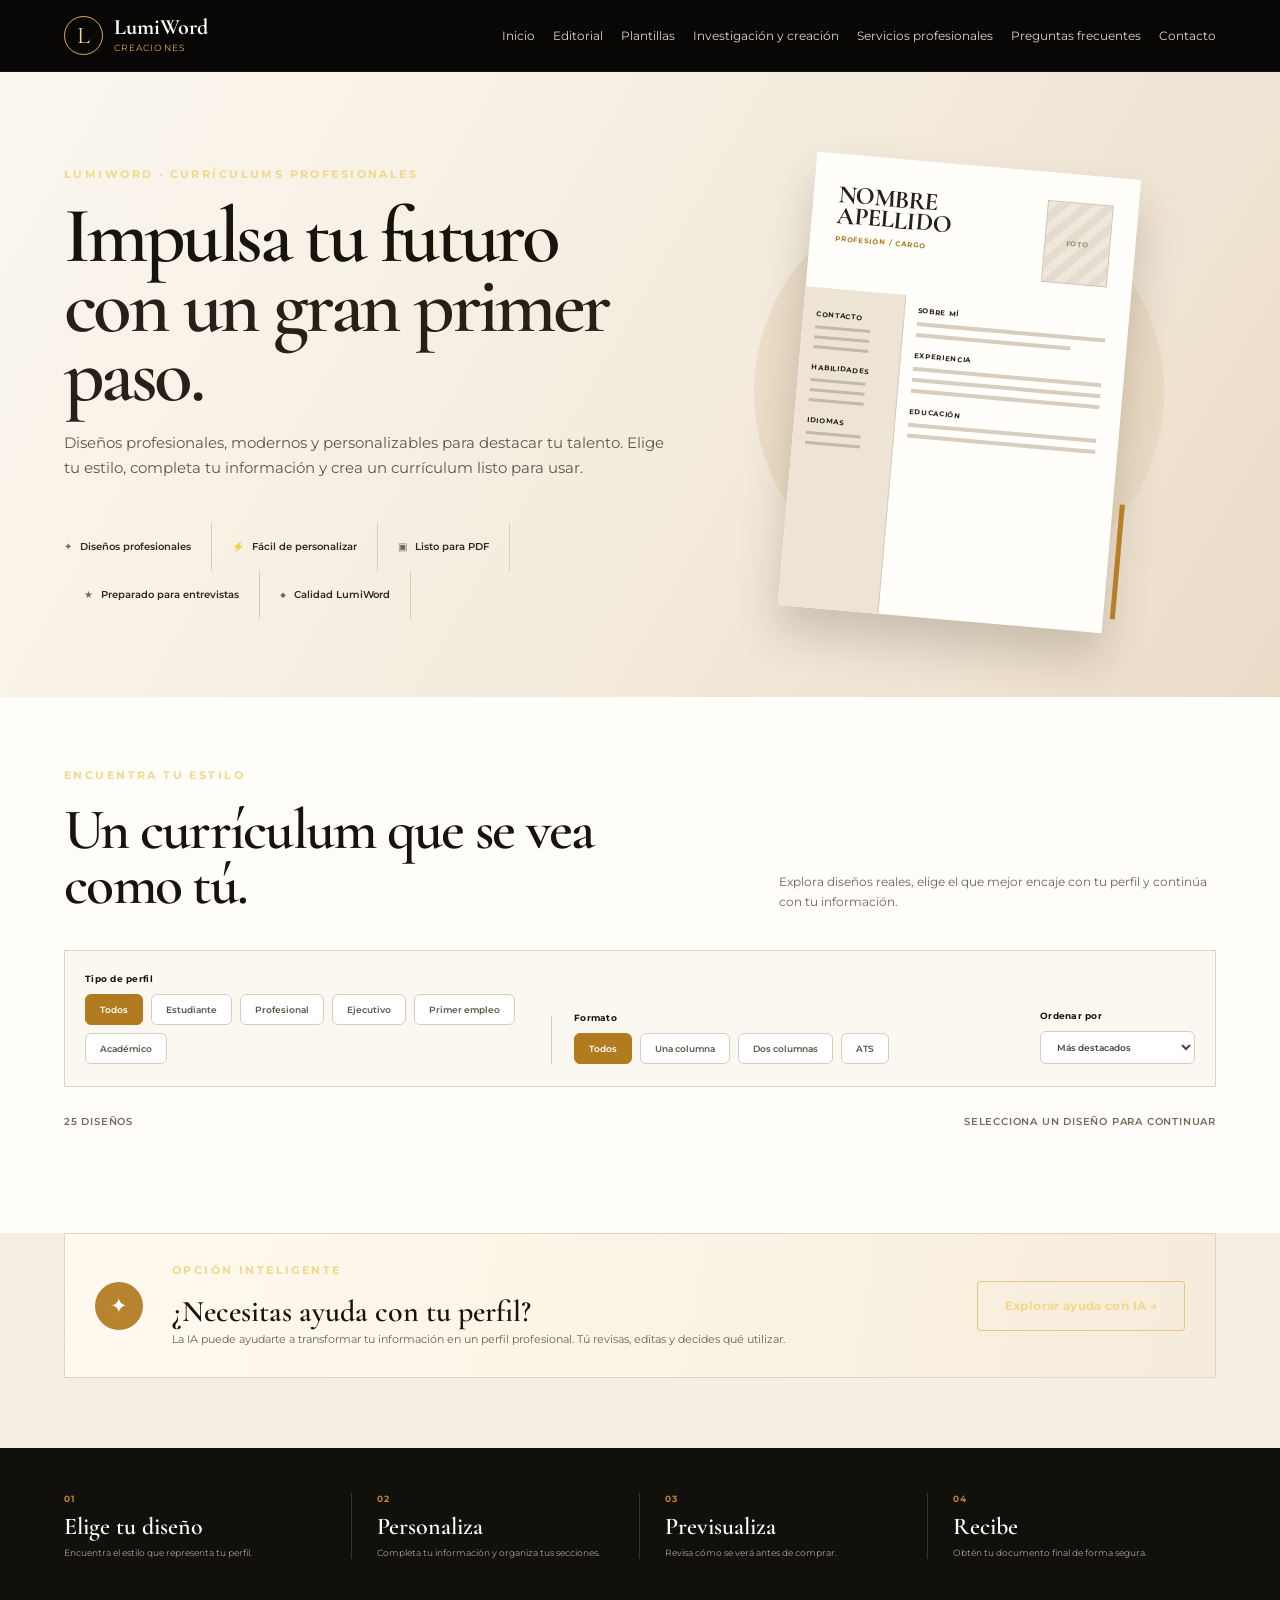
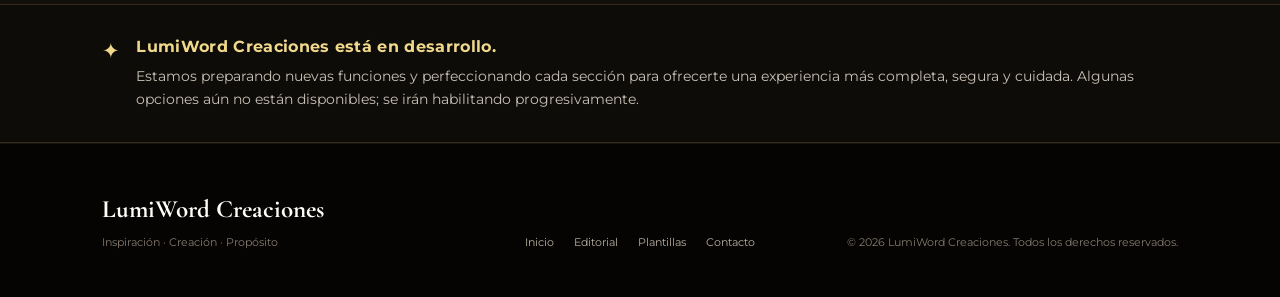
==== curriculum.html @ 487dbfd0 "Ajustar filtros y flujo de la galería de Currículums" ====
<!DOCTYPE html>
<html lang="es">
<head>
  <meta charset="UTF-8">
  <meta name="viewport" content="width=device-width, initial-scale=1.0">
  <meta name="description" content="Currículums LumiWord Creaciones: elige tu perfil, formato y diseño visual antes de personalizar tu currículum.">
  <title>Currículums | LumiWord Creaciones</title>
  <link rel="preconnect" href="https://fonts.googleapis.com"><link rel="preconnect" href="https://fonts.gstatic.com" crossorigin>
  <link href="https://fonts.googleapis.com/css2?family=Cormorant+Garamond:wght@500;600;700&family=Montserrat:wght@400;500;600;700&display=swap" rel="stylesheet">
  <link rel="stylesheet" href="css/style.css"><link rel="stylesheet" href="css/curriculum.css">
</head>
<body>
<header class="site-header" id="inicio"><a class="brand" href="index.html" aria-label="LumiWord Creaciones, inicio"><span class="brand-mark">L</span><span><strong>LumiWord</strong><small>Creaciones</small></span></a><button class="menu-toggle" type="button" aria-label="Abrir menú" aria-expanded="false"><span></span><span></span><span></span></button><nav class="main-nav" aria-label="Navegación principal"><a href="index.html">Inicio</a><a href="editorial.html">Editorial</a><a class="active" href="plantillas.html">Plantillas</a><a href="index.html#investigacion">Investigación y creación</a><a href="index.html#servicios">Servicios profesionales</a><a href="index.html#faq">Preguntas frecuentes</a><a href="index.html#contacto">Contacto</a></nav></header>
<main class="cv-builder">
<section class="cv-market-hero"><div class="cv-market-copy"><p class="eyebrow">LUMIWORD · CURRÍCULUMS PROFESIONALES</p><h1>Impulsa tu futuro<br><span>con un gran primer paso.</span></h1><p>Diseños profesionales, modernos y personalizables para destacar tu talento. Elige tu estilo, completa tu información y crea un currículum listo para usar.</p><div class="cv-benefits"><span>✦ <b>Diseños profesionales</b></span><span>⚡ <b>Fácil de personalizar</b></span><span>▣ <b>Listo para PDF</b></span><span>★ <b>Preparado para entrevistas</b></span><span>◆ <b>Calidad LumiWord</b></span></div></div><div class="hero-resume-stage" aria-label="Vista previa de ejemplo de currículum"><div class="hero-resume-sheet"><div class="hero-photo-placeholder">FOTO</div><div class="hero-resume-name">NOMBRE<br>APELLIDO</div><div class="hero-resume-role">PROFESIÓN / CARGO</div><div class="hero-resume-side"><b>CONTACTO</b><i></i><i></i><i></i><b>HABILIDADES</b><i></i><i></i><i></i><b>IDIOMAS</b><i></i><i></i></div><div class="hero-resume-main"><b>SOBRE MÍ</b><p></p><p></p><b>EXPERIENCIA</b><p></p><p></p><p></p><b>EDUCACIÓN</b><p></p><p></p></div></div></div></section>
<section class="cv-catalog" id="catalogo"><div class="catalog-top"><div><p class="eyebrow">ENCUENTRA TU ESTILO</p><h2>Un currículum que se vea como tú.</h2></div><p>Explora diseños reales, elige el que mejor encaje con tu perfil y continúa con tu información.</p></div>
<div class="selection-panel"><div class="selection-group"><strong>Tipo de perfil</strong><div class="choice-row" id="typeGrid"><button type="button" class="choice active" data-type="todos">Todos</button><button type="button" class="choice" data-type="estudiante">Estudiante</button><button type="button" class="choice" data-type="profesional">Profesional</button><button type="button" class="choice" data-type="ejecutivo">Ejecutivo</button><button type="button" class="choice" data-type="primer-empleo">Primer empleo</button><button type="button" class="choice" data-type="academico">Académico</button></div></div><div class="selection-divider"></div><div class="selection-group"><strong>Formato</strong><div class="choice-row" id="formatGrid"><button type="button" class="choice active" data-format="todos">Todos</button><button type="button" class="choice" data-format="one-column">Una columna</button><button type="button" class="choice" data-format="two-columns">Dos columnas</button><button type="button" class="choice" data-format="ats">ATS</button></div></div><div class="selection-sort"><strong>Ordenar por</strong><select id="sortDesign"><option value="recommended">Más destacados</option><option value="name">Nombre</option><option value="category">Estilo</option></select></div></div>
<div class="gallery-heading"><span id="galleryCount">25 diseños</span><span>Selecciona un diseño para continuar</span></div><div class="style-grid marketplace-grid" id="styleGrid"></div></section>
<section class="ai-option"><div class="ai-icon">✦</div><div><p class="eyebrow">OPCIÓN INTELIGENTE</p><h2>¿Necesitas ayuda con tu perfil?</h2><p>La IA puede ayudarte a transformar tu información en un perfil profesional. Tú revisas, editas y decides qué utilizar.</p></div><button type="button" class="btn btn-outline" id="aiProfileButton">Explorar ayuda con IA →</button></section>
<section class="cv-flow"><div><span>01</span><strong>Elige tu diseño</strong><small>Encuentra el estilo que representa tu perfil.</small></div><div><span>02</span><strong>Personaliza</strong><small>Completa tu información y organiza tus secciones.</small></div><div><span>03</span><strong>Previsualiza</strong><small>Revisa cómo se verá antes de comprar.</small></div><div><span>04</span><strong>Recibe</strong><small>Obtén tu documento final de forma segura.</small></div></section>
<section class="cv-form-area" id="preguntas" hidden><div class="builder-heading"><div><p class="eyebrow">PERSONALIZACIÓN</p><h2>Cuéntanos sobre ti.</h2></div><p>El formulario se adapta al diseño seleccionado. Tus datos permanecen separados de la plantilla.</p></div><div class="question-intro" id="questionIntro"><strong>Selecciona un diseño para comenzar.</strong><span>Aquí aparecerá el formulario adaptado.</span></div><form id="cvForm" class="cv-form" novalidate></form><div class="form-actions" id="formActions" hidden><button class="btn btn-outline" type="button" id="backToStyles">Cambiar diseño</button><button class="btn btn-gold" type="button" id="saveDraft">Guardar avance</button><button class="btn btn-gold" type="button" id="continuePreview">Continuar a previsualización</button></div></section>
</main>
<footer class="site-footer"><div><strong>LumiWord Creaciones</strong><p>Inspiración · Creación · Propósito</p></div><div class="footer-links"><a href="index.html">Inicio</a><a href="editorial.html">Editorial</a><a href="plantillas.html">Plantillas</a><a href="index.html#contacto">Contacto</a></div><p class="copyright">© <span id="year"></span> LumiWord Creaciones. Todos los derechos reservados.</p></footer>
<script src="js/app.js"></script><script src="js/curriculum.js"></script><script src="assets/curriculum/catalogo-disenos.js"></script><script src="js/curriculum-catalogo.js"></script>
</body></html>
---- css/style.css ----
:root {
  --black: #090806;
  --black-soft: #12100d;
  --gold: #d7ad52;
  --gold-light: #f1d98c;
  --cream: #f5efe3;
  --white: #fffdf8;
  --muted: #bcb4a6;
  --line: rgba(215, 173, 82, .24);
  --shadow: 0 24px 70px rgba(0, 0, 0, .35);
  --serif: "Cormorant Garamond", Georgia, serif;
  --sans: "Montserrat", Arial, sans-serif;
}

* { box-sizing: border-box; }
html { scroll-behavior: smooth; }
body { margin: 0; background: var(--black); color: var(--white); font-family: var(--sans); line-height: 1.6; }
a { color: inherit; text-decoration: none; }
button { font: inherit; }

.site-header { position: sticky; top: 0; z-index: 50; display: flex; align-items: center; justify-content: space-between; gap: 28px; padding: 16px 5vw; background: rgba(9, 8, 6, .86); border-bottom: 1px solid rgba(255,255,255,.06); backdrop-filter: blur(18px); }
.brand { display: inline-flex; align-items: center; gap: 11px; min-width: max-content; }
.brand-mark { width: 39px; height: 39px; display: grid; place-items: center; border: 1px solid var(--gold); border-radius: 50%; color: var(--gold-light); font-family: var(--serif); font-size: 24px; }
.brand strong { display:block; font-family: var(--serif); font-size: 22px; line-height: 1; }
.brand small { display:block; color: var(--gold); letter-spacing: .12em; text-transform: uppercase; font-size: 9px; margin-top: 3px; }
.main-nav { display: flex; align-items: center; gap: 18px; font-size: 12px; color: #ddd6ca; }
.main-nav a { transition: color .25s ease; }
.main-nav a:hover { color: var(--gold-light); }
.menu-toggle { display:none; background:none; border:0; color:white; cursor:pointer; }

.hero { position: relative; min-height: 790px; overflow: hidden; display: grid; grid-template-columns: 1fr .9fr; align-items: center; padding: 90px 8vw 110px; background: radial-gradient(circle at 76% 44%, rgba(215,173,82,.17), transparent 27%), radial-gradient(circle at 15% 85%, rgba(215,173,82,.07), transparent 28%), linear-gradient(120deg, #080705 0%, #12100d 48%, #050403 100%); }
.hero::after { content:""; position:absolute; inset:auto 0 0; height: 190px; background: linear-gradient(to top, var(--black), transparent); pointer-events:none; }
.hero-content { position:relative; z-index:2; max-width: 700px; }
.eyebrow { margin:0 0 18px; color: var(--gold-light); letter-spacing:.22em; font-size:11px; font-weight:700; }
.hero h1 { margin:0; font-family:var(--serif); font-size:clamp(58px,7vw,104px); line-height:.88; font-weight:600; letter-spacing:-.035em; }
.hero h1 span { color:var(--gold-light); }
.hero-text { max-width:610px; margin:30px 0; color:#d0c8ba; font-size:16px; }
.hero-actions { display:flex; flex-wrap:wrap; gap:14px; }
.btn { display:inline-flex; align-items:center; justify-content:center; min-height:50px; padding:0 27px; border-radius:4px; font-size:12px; font-weight:700; letter-spacing:.03em; transition:transform .25s ease, box-shadow .25s ease, background .25s ease; }
.btn:hover { transform:translateY(-2px); }
.btn-gold { background:linear-gradient(135deg,#b78628,#f1d98c,#b8862c); color:#171109; box-shadow:0 12px 30px rgba(215,173,82,.2); }
.btn-outline { border:1px solid rgba(215,173,82,.6); color:var(--gold-light); background:rgba(255,255,255,.02); }

.hero-art { position:relative; min-height:520px; display:grid; place-items:center; }
.orb { position:absolute; border-radius:50%; }
.orb-back { width:450px; height:450px; background:radial-gradient(circle,rgba(241,217,140,.18),rgba(215,173,82,.03) 55%,transparent 70%); filter:blur(3px); }
.orb-main { position:relative; width:355px; height:355px; display:grid; place-items:center; border:1px solid rgba(241,217,140,.65); border-radius:50%; background:radial-gradient(circle at 40% 30%,#3c2b10,#100d08 60%,#050403); box-shadow:0 0 0 12px rgba(215,173,82,.04), 0 30px 90px rgba(0,0,0,.65), inset 0 0 70px rgba(215,173,82,.09); overflow:hidden; transition:box-shadow .45s ease, border-color .45s ease, transform .45s ease; }
.orb-main::before { content:""; position:absolute; inset:20px; border:1px solid rgba(241,217,140,.22); border-radius:50%; pointer-events:none; z-index:3; transition:border-color .45s ease, box-shadow .45s ease; }
.orb-main::after { content:""; position:absolute; inset:-3px; border:2px solid var(--gold-light); border-radius:50%; opacity:0; transform:scale(.94); pointer-events:none; z-index:4; }
.hero-logo { position:relative; z-index:2; display:block; width:100%; height:100%; max-width:none; max-height:none; object-fit:contain; object-position:center; transform:scale(1.18); filter:drop-shadow(0 10px 20px rgba(0,0,0,.45)); transition:transform .55s cubic-bezier(.2,.8,.2,1), filter .45s ease; }
.orb-main:hover { border-color:var(--gold-light); box-shadow:0 0 0 12px rgba(215,173,82,.08), 0 0 42px rgba(215,173,82,.25), 0 30px 90px rgba(0,0,0,.65), inset 0 0 70px rgba(215,173,82,.14); }
.orb-main:hover::before { border-color:rgba(241,217,140,.55); box-shadow:0 0 18px rgba(215,173,82,.18); }
.orb-main:hover::after { animation:orb-ring 1.8s ease-out infinite; }
.orb-main:hover .hero-logo { transform:scale(1.24) translateY(-3px) rotate(1deg); filter:drop-shadow(0 12px 25px rgba(215,173,82,.22)); }
@keyframes orb-ring {
  0% { opacity:0; transform:scale(.94); }
  25% { opacity:1; }
  70% { opacity:.45; transform:scale(1.025); }
  100% { opacity:0; transform:scale(1.07); }
}
.floating-card { position:absolute; z-index:5; padding:11px 15px; border:1px solid rgba(241,217,140,.28); background:rgba(14,12,9,.72); backdrop-filter:blur(12px); box-shadow:var(--shadow); color:var(--gold-light); font-size:18px; }
.floating-card span { color:#e4ded3; font-size:11px; margin-left:7px; }
.card-document { top:13%; left:3%; transform:rotate(-5deg); }
.card-design { top:25%; right:2%; transform:rotate(5deg); }
.card-web { bottom:15%; left:7%; transform:rotate(4deg); }

.identity-strip { display:flex; justify-content:center; align-items:center; gap:20px; padding:26px 5vw; background:#0e0c09; border-top:1px solid var(--line); border-bottom:1px solid var(--line); color:#ddd6ca; text-align:center; font-family:var(--serif); font-size:20px; }
.identity-strip p { margin:0; }
.identity-strip span { color:var(--gold); }

.section { padding:110px 8vw; }
.section-dark { background:var(--black); }
.section-soft { background:var(--cream); color:#17130d; }
.section-heading { max-width:760px; margin-bottom:52px; }
.section-heading h2, .idea-content h2, .final-cta h2 { margin:0; font-family:var(--serif); font-size:clamp(42px,5vw,70px); line-height:.95; font-weight:600; }
.section-heading > p:last-child { color:var(--muted); max-width:620px; }
.section-soft .section-heading > p:last-child { color:#685f52; }
.area-grid { display:grid; grid-template-columns:repeat(4,1fr); gap:16px; }
.area-card { position:relative; min-height:360px; padding:30px 25px; border:1px solid rgba(255,255,255,.09); background:linear-gradient(145deg,#17130f,#0c0a08); transition:transform .3s ease,border-color .3s ease; overflow:hidden; }
.area-card:hover { transform:translateY(-7px); border-color:rgba(215,173,82,.5); }
.area-card.featured { border-color:rgba(215,173,82,.42); background:linear-gradient(145deg,#20170b,#0d0a06); }
.area-number { position:absolute; top:18px; right:20px; color:rgba(241,217,140,.3); font-size:12px; }
.area-icon { color:var(--gold-light); font-size:30px; margin-bottom:42px; }
.area-card h3 { font-family:var(--serif); font-size:32px; line-height:.95; margin:0 0 17px; }
.area-card p { color:#bdb5a7; font-size:13px; }
.area-card a { position:absolute; bottom:27px; color:var(--gold-light); font-size:11px; font-weight:700; text-transform:uppercase; letter-spacing:.08em; }
.area-card a span { margin-left:8px; }

.idea-section { display:grid; grid-template-columns:1.1fr .9fr; gap:70px; padding:110px 8vw; background:radial-gradient(circle at 20% 30%,rgba(215,173,82,.1),transparent 35%),#15110c; }
.idea-content > p:not(.eyebrow) { color:#c6bdaf; max-width:650px; margin:28px 0; }
.idea-note { border-left:1px solid var(--line); padding-left:35px; display:grid; grid-template-columns:40px 1fr; column-gap:14px; align-content:center; }
.idea-note span { color:var(--gold); font-size:11px; padding-top:5px; }
.idea-note strong { font-family:var(--serif); font-size:24px; }
.idea-note p { grid-column:2; color:#a9a194; font-size:12px; margin:0 0 25px; }

.process-grid { display:grid; grid-template-columns:1fr 1fr; gap:20px; }
.process-card { padding:45px; background:#fffaf0; border:1px solid rgba(40,30,15,.12); box-shadow:0 18px 50px rgba(55,40,15,.08); }
.process-card-dark { background:#15110c; color:white; border-color:var(--line); }
.process-icon { font-size:28px; }
.process-card h3 { font-family:var(--serif); font-size:38px; margin:20px 0 8px; }
.process-card p { color:#6c6254; }
.process-card-dark p { color:#b8afa1; }
.process-line { margin-top:30px; font-size:11px; font-weight:700; line-height:2.4; }
.process-line span { color:var(--gold); margin:0 5px; }

.trust-section { padding-top:90px; padding-bottom:90px; }
.trust-grid { display:grid; grid-template-columns:repeat(4,1fr); gap:25px; }
.trust-grid > div { padding-top:20px; border-top:1px solid var(--line); }
.trust-grid span { color:var(--gold); font-size:24px; }
.trust-grid h3 { font-family:var(--serif); font-size:25px; margin:15px 0 7px; }
.trust-grid p { color:#a9a194; font-size:12px; }

.needs-section { background:#f3ecdf; color:#17130d; }
.needs-grid { display:grid; grid-template-columns:repeat(4,1fr); gap:16px; }
.needs-grid a { display:flex; flex-direction:column; gap:8px; min-height:190px; padding:28px; border:1px solid rgba(40,30,15,.14); background:#faf6ed; transition:transform .25s ease,box-shadow .25s ease; }
.needs-grid a:hover { transform:translateY(-5px); box-shadow:0 18px 35px rgba(50,35,10,.09); }
.needs-grid span { color:#a77a25; font-size:26px; }
.needs-grid strong { font-family:var(--serif); font-size:27px; }
.needs-grid small { color:#6d6458; }

.final-cta { padding:130px 8vw; text-align:center; background:radial-gradient(circle at 50% 20%,rgba(215,173,82,.18),transparent 34%),#0b0907; }
.final-cta p:not(.eyebrow) { color:#bcb3a5; max-width:600px; margin:20px auto 30px; }

.site-footer { display:grid; grid-template-columns:1fr auto 1fr; gap:25px; align-items:end; padding:45px 8vw; background:#050403; border-top:1px solid rgba(255,255,255,.06); }
.site-footer strong { font-family:var(--serif); font-size:25px; }
.site-footer p { margin:5px 0 0; color:#847b6e; font-size:11px; }
.footer-links { display:flex; gap:20px; font-size:11px; color:#b9b0a2; }
.footer-links a:hover { color:var(--gold-light); }
.copyright { text-align:right; }

@media (max-width:1100px) {
  .main-nav { gap:11px; font-size:10px; }
  .hero { grid-template-columns:1fr .75fr; padding-left:6vw; padding-right:6vw; }
  .area-grid, .trust-grid, .needs-grid { grid-template-columns:repeat(2,1fr); }
}
@media (max-width:800px) {
  .site-header { padding:14px 5vw; }
  .menu-toggle { display:flex; flex-direction:column; gap:4px; }
  .menu-toggle span { width:24px; height:2px; background:var(--gold-light); }
  .main-nav { position:absolute; top:100%; left:0; right:0; display:none; flex-direction:column; align-items:stretch; padding:15px 5vw 22px; background:#0b0907; border-bottom:1px solid var(--line); }
  .main-nav.open { display:flex; }
  .main-nav a { padding:9px 0; }
  .hero { grid-template-columns:1fr; min-height:auto; padding-top:90px; }
  .hero-art { min-height:450px; margin-top:20px; }
  .orb-main { width:300px; height:300px; }
  .hero-logo { width:100%; height:100%; transform:scale(1.18); }
  .orb-main:hover .hero-logo { transform:scale(1.24) translateY(-3px) rotate(1deg); }
  .identity-strip { flex-wrap:wrap; gap:8px 12px; font-size:16px; }
  .idea-section, .process-grid { grid-template-columns:1fr; }
  .idea-note { margin-top:20px; }
  .site-footer { grid-template-columns:1fr; }
  .copyright { text-align:left; }
}
@media (max-width:560px) {
  .hero h1 { font-size:58px; }
  .area-grid, .trust-grid, .needs-grid { grid-template-columns:1fr; }
  .section, .idea-section, .final-cta { padding:80px 6vw; }
  .process-card { padding:30px; }
  .card-document { left:-2%; }
  .card-design { right:-2%; }
  .floating-card { font-size:15px; }
  .hero-logo { width:100%; height:100%; transform:scale(1.18); }
  .orb-main:hover .hero-logo { transform:scale(1.24) translateY(-3px) rotate(1deg); }
}
---- css/curriculum.css ----
:root{--cv-ink:#17130d;--cv-muted:#6d6458;--cv-paper:#fffdf8;--cv-cream:#f5eee2;--cv-gold:#a97822;--cv-line:#ddd2c2}.cv-builder{background:var(--cv-cream);color:var(--cv-ink)}.cv-market-hero{min-height:560px;display:grid;grid-template-columns:1.08fr .92fr;align-items:center;gap:35px;padding:70px 5vw 55px;background:linear-gradient(120deg,#fbf7ef 0%,#f3eadc 60%,#eadbc7 100%);overflow:hidden}.cv-market-copy{max-width:720px}.cv-market-copy h1{margin:8px 0 20px;font:600 clamp(52px,6.2vw,82px)/.88 var(--serif);letter-spacing:-.045em}.cv-market-copy h1 span{color:#252018}.cv-market-copy>p:not(.eyebrow){max-width:690px;color:#5f574c;font-size:15px;line-height:1.65;margin:0}.cv-benefits{display:flex;gap:0;margin-top:42px;flex-wrap:wrap}.cv-benefits span{display:flex;align-items:center;gap:8px;min-height:48px;padding:0 20px;border-right:1px solid #d7cbb9;color:#746858;font-size:10px}.cv-benefits span:first-child{padding-left:0}.cv-benefits span:first-letter{color:var(--cv-gold)}.cv-benefits b{color:#30291f;font-weight:600}.hero-resume-stage{height:500px;position:relative;display:flex;align-items:center;justify-content:center}.hero-resume-stage:before{content:"";position:absolute;width:410px;height:410px;border-radius:50%;background:#e8d6bd;opacity:.6}.hero-resume-sheet{position:relative;width:325px;height:455px;background:#fffefa;box-shadow:0 25px 45px rgba(52,38,19,.2);transform:rotate(5deg);padding:30px 25px;color:#262018}.hero-resume-sheet:after{content:"";position:absolute;right:-12px;bottom:15px;width:5px;height:115px;background:#b77f28}.hero-photo-placeholder{position:absolute;right:25px;top:28px;width:66px;height:82px;border:1px solid #cfc1ae;background:repeating-linear-gradient(135deg,#eee7dc 0,#eee7dc 8px,#e5dccf 8px,#e5dccf 16px);display:flex;align-items:center;justify-content:center;color:#9b8d7a;font:700 7px var(--sans);letter-spacing:.1em}.hero-resume-name{font:700 25px/.82 var(--serif);letter-spacing:-.03em}.hero-resume-role{margin-top:9px;color:#ae7920;font:700 7px var(--sans);letter-spacing:.13em}.hero-resume-side{position:absolute;left:0;top:135px;width:31%;bottom:0;padding:15px 13px;background:#eee4d5;border-right:1px solid #d9cbb9;display:flex;flex-direction:column;gap:7px}.hero-resume-side b,.hero-resume-main>b{font:700 7px var(--sans);letter-spacing:.1em;margin-top:7px}.hero-resume-side i{height:3px;width:75%;background:#c4b8a7}.hero-resume-main{position:absolute;left:35%;right:22px;top:138px;display:flex;flex-direction:column;gap:7px}.hero-resume-main p{height:4px;background:#d7cec0;margin:0;width:100%}.hero-resume-main p:nth-of-type(2){width:82%}.cv-catalog{padding:70px 5vw 90px;background:#fffdf9}.catalog-top{display:grid;grid-template-columns:1.2fr .8fr;gap:60px;align-items:end;margin-bottom:38px}.catalog-top h2{margin:0;font:600 clamp(40px,4.5vw,62px)/.95 var(--serif);letter-spacing:-.03em}.catalog-top>p{margin:0;color:var(--cv-muted);font-size:12px;line-height:1.7}.selection-panel{display:grid;grid-template-columns:1fr auto 1fr auto;gap:22px;align-items:end;padding:22px 20px;margin-bottom:28px;border:1px solid #ded4c5;background:#fbf8f1}.selection-group strong,.selection-sort strong{display:block;margin-bottom:10px;font:700 9px var(--sans);letter-spacing:.03em}.choice-row{display:flex;gap:8px;flex-wrap:wrap}.choice{padding:9px 14px;border:1px solid #d8cdbd;border-radius:6px;background:#fff;color:#5e5549;font:600 9px var(--sans);cursor:pointer;transition:.2s}.choice:hover,.choice.active{background:#b17b20;border-color:#b17b20;color:#fff}.selection-divider{width:1px;height:48px;background:#d8cdbd}.selection-sort select{min-width:155px;padding:9px 12px;border:1px solid #d8cdbd;background:#fff;color:#4d463d;border-radius:6px;font:600 9px var(--sans)}.gallery-heading{display:flex;justify-content:space-between;gap:15px;margin:0 0 15px;color:#74695b;font:600 10px var(--sans);text-transform:uppercase;letter-spacing:.08em}.marketplace-grid{display:grid;grid-template-columns:repeat(5,minmax(0,1fr));gap:14px}.style-card{position:relative;padding:0 0 13px;text-align:left;border:1px solid #ddd4c8;background:#fff;color:var(--cv-ink);cursor:pointer;transition:.25s;border-radius:3px;overflow:hidden}.style-card:hover,.style-card.selected{transform:translateY(-5px);border-color:#b17b20;box-shadow:0 18px 35px rgba(54,39,18,.12)}.style-card.selected{outline:2px solid rgba(177,123,32,.2)}.style-preview{position:relative;height:330px;overflow:hidden;background:#f5efe5;color:#201a12}.real-preview{padding:0;background:#fffdf9;box-shadow:inset 0 0 0 1px rgba(40,30,15,.04)}.preview-photo{position:absolute;right:14px;top:18px;width:48px;height:58px;border:1px solid #c7b9a6;background:repeating-linear-gradient(135deg,#eee7dc 0,#eee7dc 7px,#e3d9ca 7px,#e3d9ca 14px);display:flex}.preview-photo:after{content:"FOTO";margin:auto;color:#a0917e;font:700 5px var(--sans);letter-spacing:.08em}.preview-name{position:absolute;left:16px;top:20px;right:78px;font:700 17px/.88 var(--serif);letter-spacing:-.025em}.preview-role{position:absolute;left:16px;top:55px;color:#a77727;font:700 5px var(--sans);letter-spacing:.12em}.preview-content{position:absolute;left:16px;right:16px;top:88px;display:flex;flex-direction:column;gap:6px}.preview-content b{font:700 6px var(--sans);letter-spacing:.08em;margin-top:7px}.preview-content em{display:block;width:100%;height:3px;background:#d5ccbf;font-style:normal}.preview-content em:nth-of-type(2n){width:78%}.preview-side{position:absolute;left:0;top:0;width:30%;height:100%;padding:93px 10px 10px;background:#eee5d8;border-right:1px solid #d4c8b6}.preview-side em{display:block;width:75%;height:3px;margin:8px 0;background:#c6baaa}.design-tpl-01-02 .real-preview{border-top:8px solid #b77e28}.design-tpl-01-03 .real-preview{background:#fbf9f4}.design-tpl-01-04 .real-preview{box-shadow:inset 6px 0 #b77e28}.design-tpl-01-05 .real-preview{padding-top:5px}.design-tpl-01-05 .preview-photo{display:none}.design-tpl-02-01 .real-preview{border-top:10px solid #26384d}.design-tpl-02-02 .preview-side{background:#e8d6c8}.design-tpl-02-03 .real-preview{border-left:7px solid #273c57}.design-tpl-02-04 .real-preview{background:#f9f6f0}.design-tpl-02-05 .real-preview{border-bottom:7px solid #2e5366}.design-tpl-03-01 .preview-photo,.design-tpl-03-02 .preview-photo,.design-tpl-03-03 .preview-photo,.design-tpl-03-04 .preview-photo,.design-tpl-03-05 .preview-photo{display:none}.design-tpl-03-01 .preview-name,.design-tpl-03-02 .preview-name,.design-tpl-03-03 .preview-name,.design-tpl-03-04 .preview-name,.design-tpl-03-05 .preview-name{right:16px;font-size:16px}.design-tpl-03-02 .real-preview{border-top:8px double #536b7d}.design-tpl-03-03 .real-preview{background:#f2f5f7}.design-tpl-03-04 .real-preview{border-left:5px solid #3d5265}.design-tpl-03-05 .real-preview{background:#fafafa}.design-tpl-04-01 .real-preview{background:#fbefe2}.design-tpl-04-02 .real-preview{background:#f1edf7;border-radius:0}.design-tpl-04-03 .real-preview{background:linear-gradient(145deg,#fff8ec,#e8ddf1)}.design-tpl-04-04 .real-preview{border-top:12px solid #222}.design-tpl-04-05 .real-preview{background:#f5f2ea;border-right:7px solid #b58a43}.design-tpl-05-01 .real-preview,.design-tpl-05-02 .real-preview,.design-tpl-05-03 .real-preview,.design-tpl-05-04 .real-preview,.design-tpl-05-05 .real-preview{background:#fff}.design-tpl-05-01 .preview-photo,.design-tpl-05-02 .preview-photo,.design-tpl-05-03 .preview-photo,.design-tpl-05-04 .preview-photo,.design-tpl-05-05 .preview-photo{display:none}.preview-badge{position:absolute;right:9px;bottom:8px;padding:4px 6px;background:#f0eadf;color:#8c6829;font:700 5px var(--sans);letter-spacing:.06em;z-index:2}.style-card>strong{display:block;padding:13px 12px 3px;font:600 19px/.95 var(--serif)}.style-card>small{display:block;padding:4px 12px;color:#70675b;font-size:8px;line-height:1.5;min-height:24px}.style-card>small b{font-weight:700}.select-design{display:block;margin:7px 12px 0;padding:9px 10px;text-align:center;background:#211e1a;color:#fff;font:700 8px var(--sans);letter-spacing:.03em;border-radius:3px}.style-card:hover .select-design{background:#b17b20}.ai-option{display:grid;grid-template-columns:55px 1fr auto;align-items:center;gap:22px;margin:0 5vw 70px;padding:28px 30px;border:1px solid #e3d5c0;background:linear-gradient(100deg,#fffaf0,#f6ecdb)}.ai-icon{width:48px;height:48px;border-radius:50%;display:grid;place-items:center;background:#b7832e;color:#fff;font-size:21px}.ai-option h2{margin:0 0 5px;font:600 30px/.95 var(--serif)}.ai-option p:not(.eyebrow){margin:0;color:#6c6255;font-size:11px;line-height:1.6;max-width:760px}.cv-flow{display:grid;grid-template-columns:repeat(4,1fr);gap:0;padding:45px 5vw;background:#11100d;color:#fff}.cv-flow>div{padding:0 25px;border-right:1px solid #39342d}.cv-flow>div:first-child{padding-left:0}.cv-flow>div:last-child{border-right:0}.cv-flow span{display:block;color:#b7842d;font:700 9px var(--sans);letter-spacing:.1em;margin-bottom:12px}.cv-flow strong{display:block;font:600 24px/.95 var(--serif)}.cv-flow small{display:block;margin-top:7px;color:#a9a194;font-size:9px;line-height:1.5}.cv-form-area{padding:80px 5vw;background:#f8f3e9}.builder-heading{display:grid;grid-template-columns:1.15fr .85fr;gap:55px;align-items:end;margin-bottom:45px}.builder-heading h2{margin:0;font:600 clamp(42px,5vw,66px)/.95 var(--serif)}.builder-heading>p{margin:0;color:#685f52;font-size:12px;line-height:1.7}.question-intro{padding:20px 22px;margin-bottom:24px;border-left:2px solid #b58a3d;background:#fffdf8}.question-intro strong{font:600 25px var(--serif)}.question-intro span{display:block;margin-top:5px;color:#6d6458;font-size:11px}.cv-form{display:grid;gap:18px;max-width:1000px}.form-block{padding:28px;background:#fffdf8;border:1px solid rgba(40,30,15,.12)}.form-block h3{margin:0 0 6px;font:600 30px/.95 var(--serif)}.form-block>p{margin:0 0 22px;color:#6d6458;font-size:10px}.form-grid{display:grid;grid-template-columns:repeat(2,1fr);gap:14px}.field{display:flex;flex-direction:column;gap:6px}.field.full{grid-column:1/-1}.field label{font-size:10px;font-weight:700}.field input,.field textarea,.field select{width:100%;padding:12px;border:1px solid #d5c9b5;background:#faf6ed;color:#17130d;font:12px var(--sans)}.field textarea{min-height:105px}.form-actions{display:flex;justify-content:flex-end;gap:10px;flex-wrap:wrap;margin-top:28px}.form-actions[hidden]{display:none}@media(max-width:1150px){.marketplace-grid{grid-template-columns:repeat(3,1fr)}.selection-panel{grid-template-columns:1fr 1fr}.selection-divider{display:none}}@media(max-width:850px){.cv-market-hero{grid-template-columns:1fr;padding:60px 6vw}.hero-resume-stage{height:430px}.catalog-top{grid-template-columns:1fr;gap:18px}.marketplace-grid{grid-template-columns:repeat(2,1fr)}.selection-panel{grid-template-columns:1fr}.ai-option{grid-template-columns:45px 1fr}.ai-option .btn{grid-column:1/-1}.cv-flow{grid-template-columns:1fr 1fr;gap:30px}.cv-flow>div{border-right:0}.builder-heading{grid-template-columns:1fr}.form-grid{grid-template-columns:1fr}.field.full{grid-column:auto}}@media(max-width:540px){.cv-market-copy h1{font-size:48px}.cv-benefits{display:grid;grid-template-columns:1fr}.cv-benefits span{border-right:0;border-bottom:1px solid #d7cbb9;padding:10px 0}.hero-resume-sheet{transform:rotate(3deg) scale(.82)}.hero-resume-stage{height:380px}.marketplace-grid{grid-template-columns:1fr}.cv-flow{grid-template-columns:1fr}.ai-option{margin-left:6vw;margin-right:6vw}.gallery-heading{flex-direction:column}}
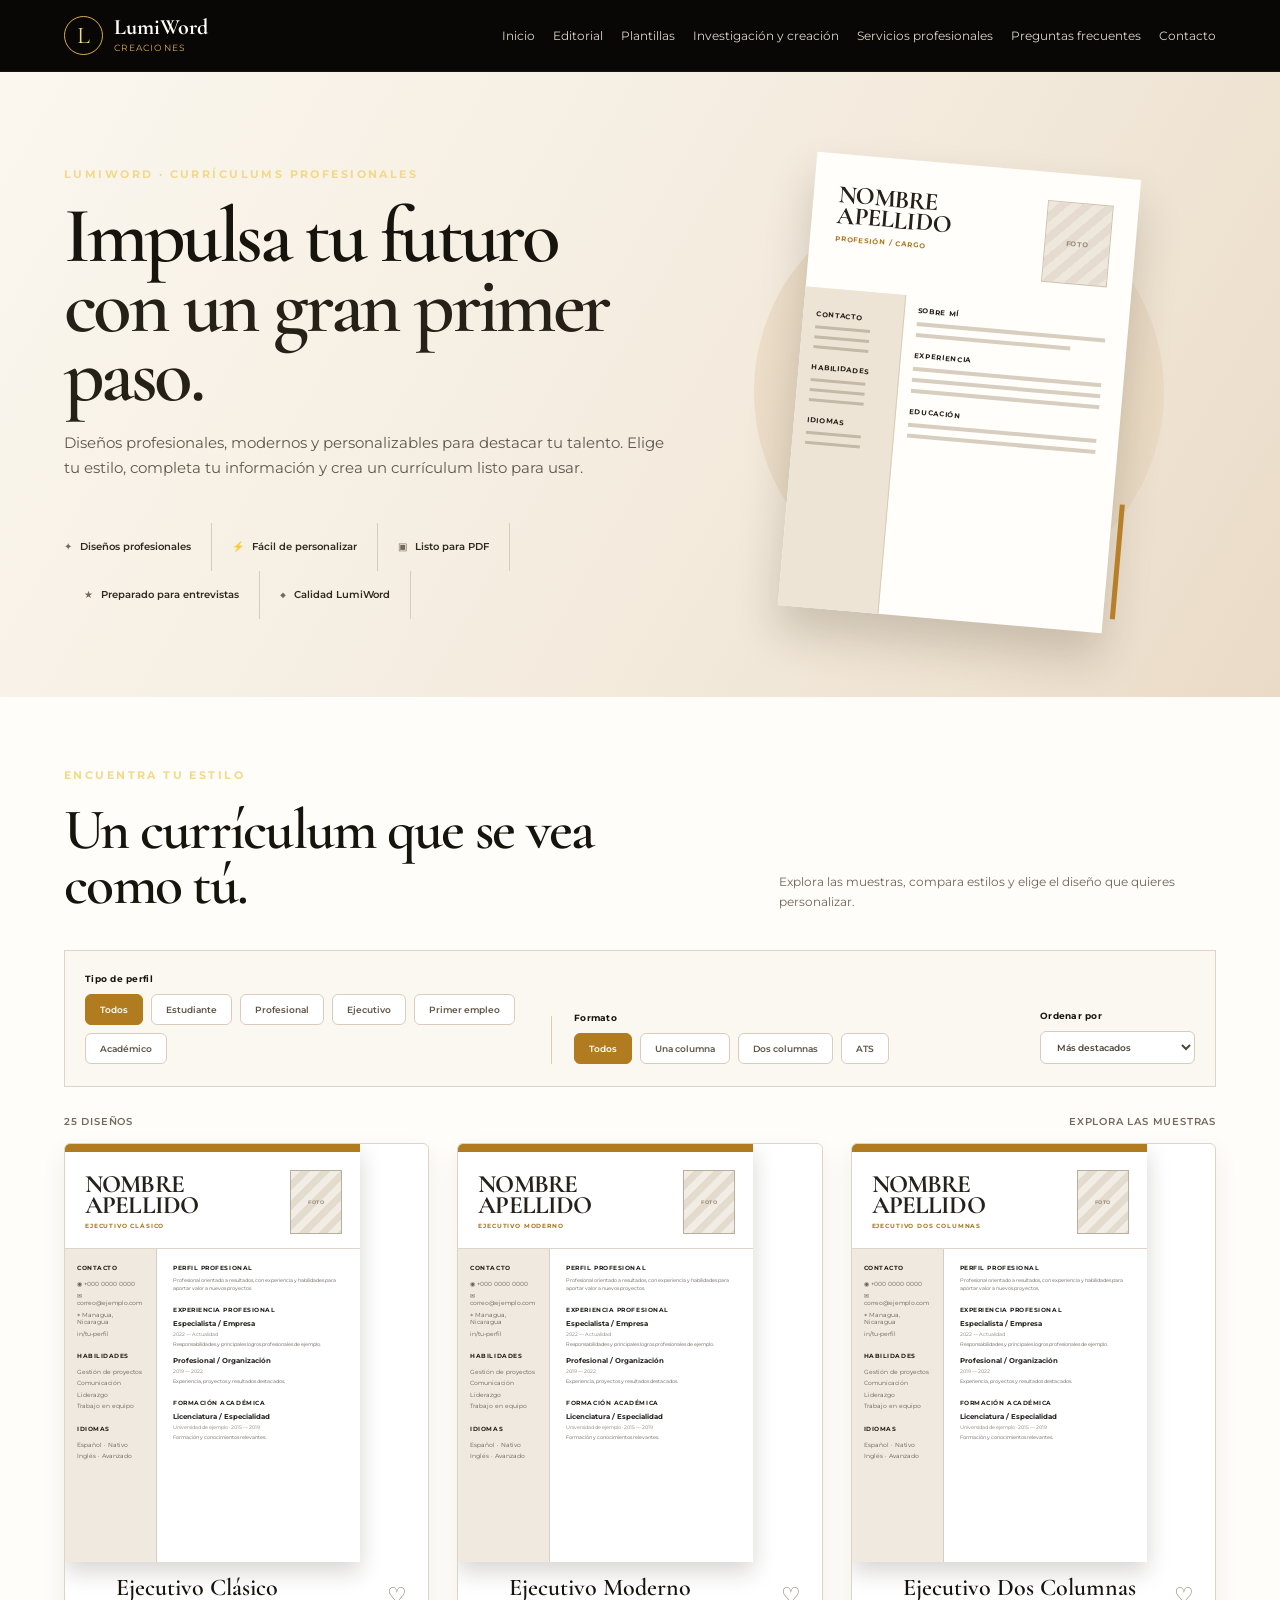
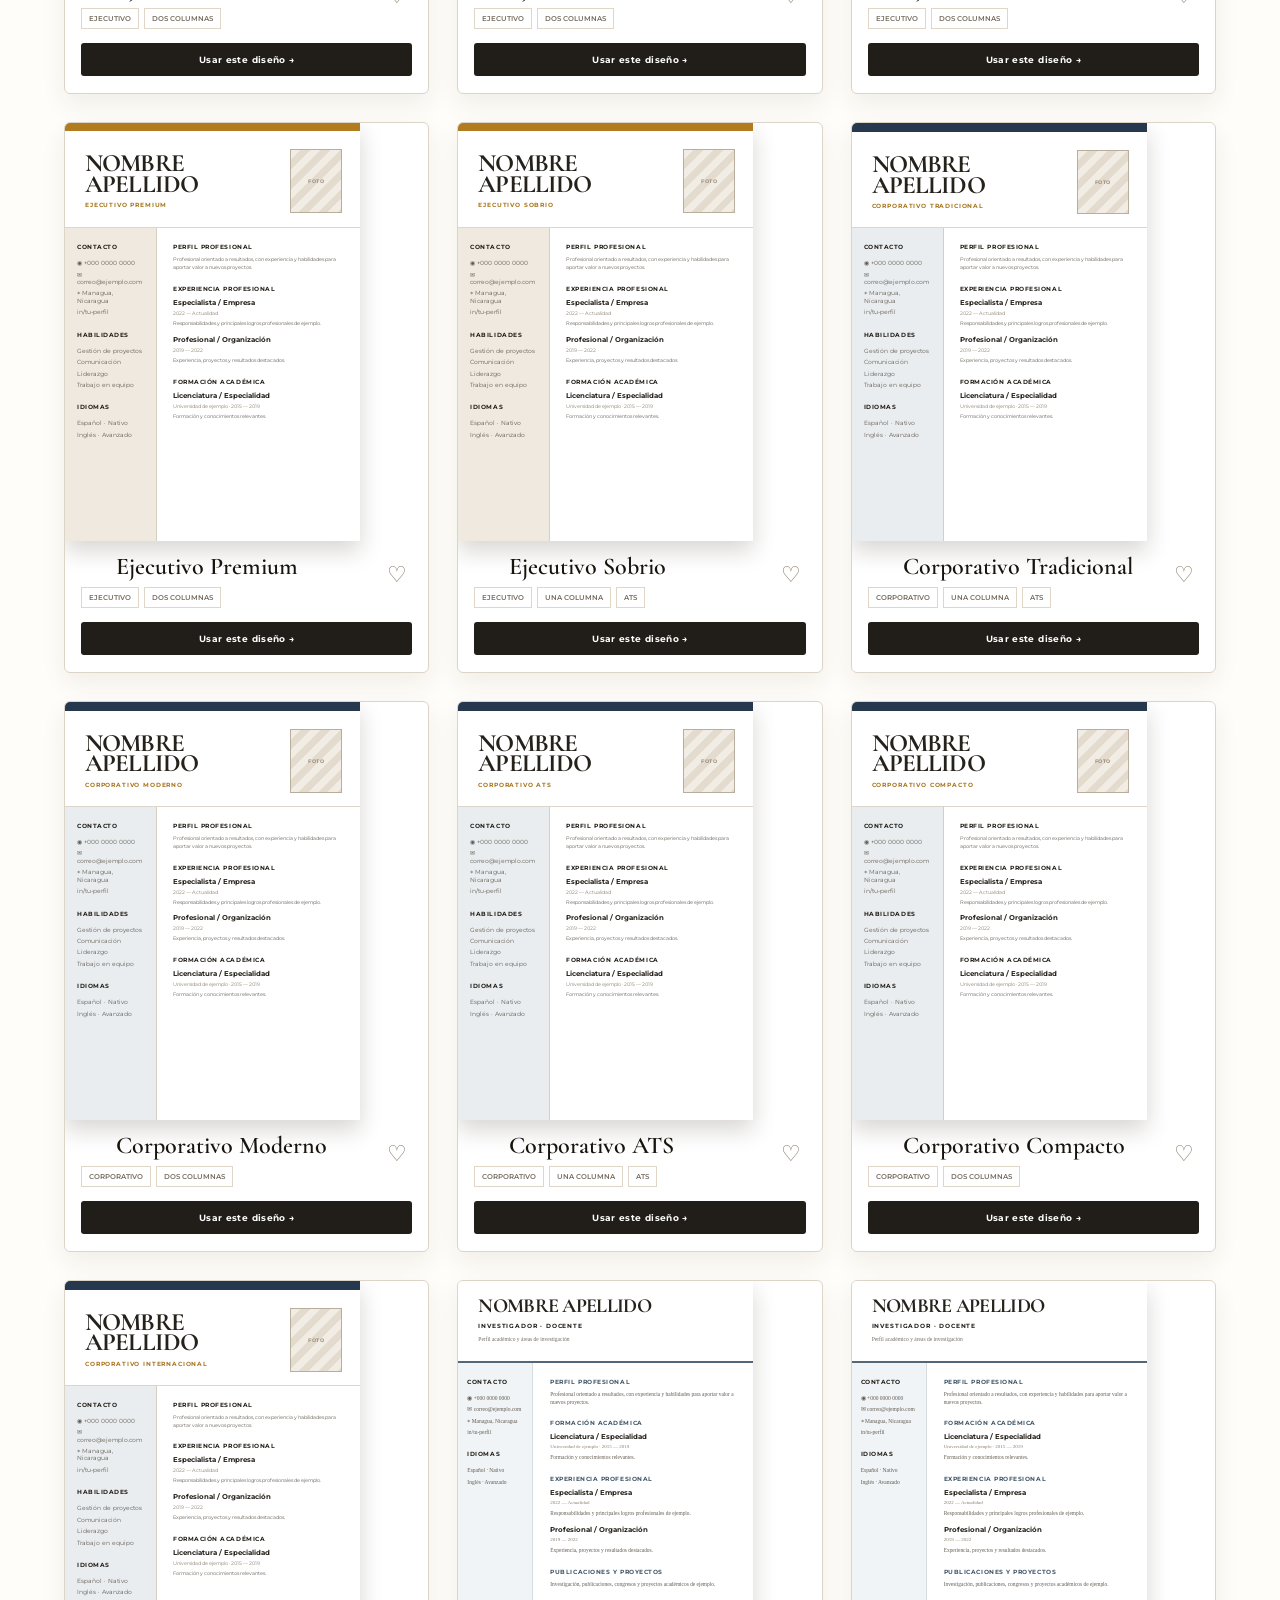
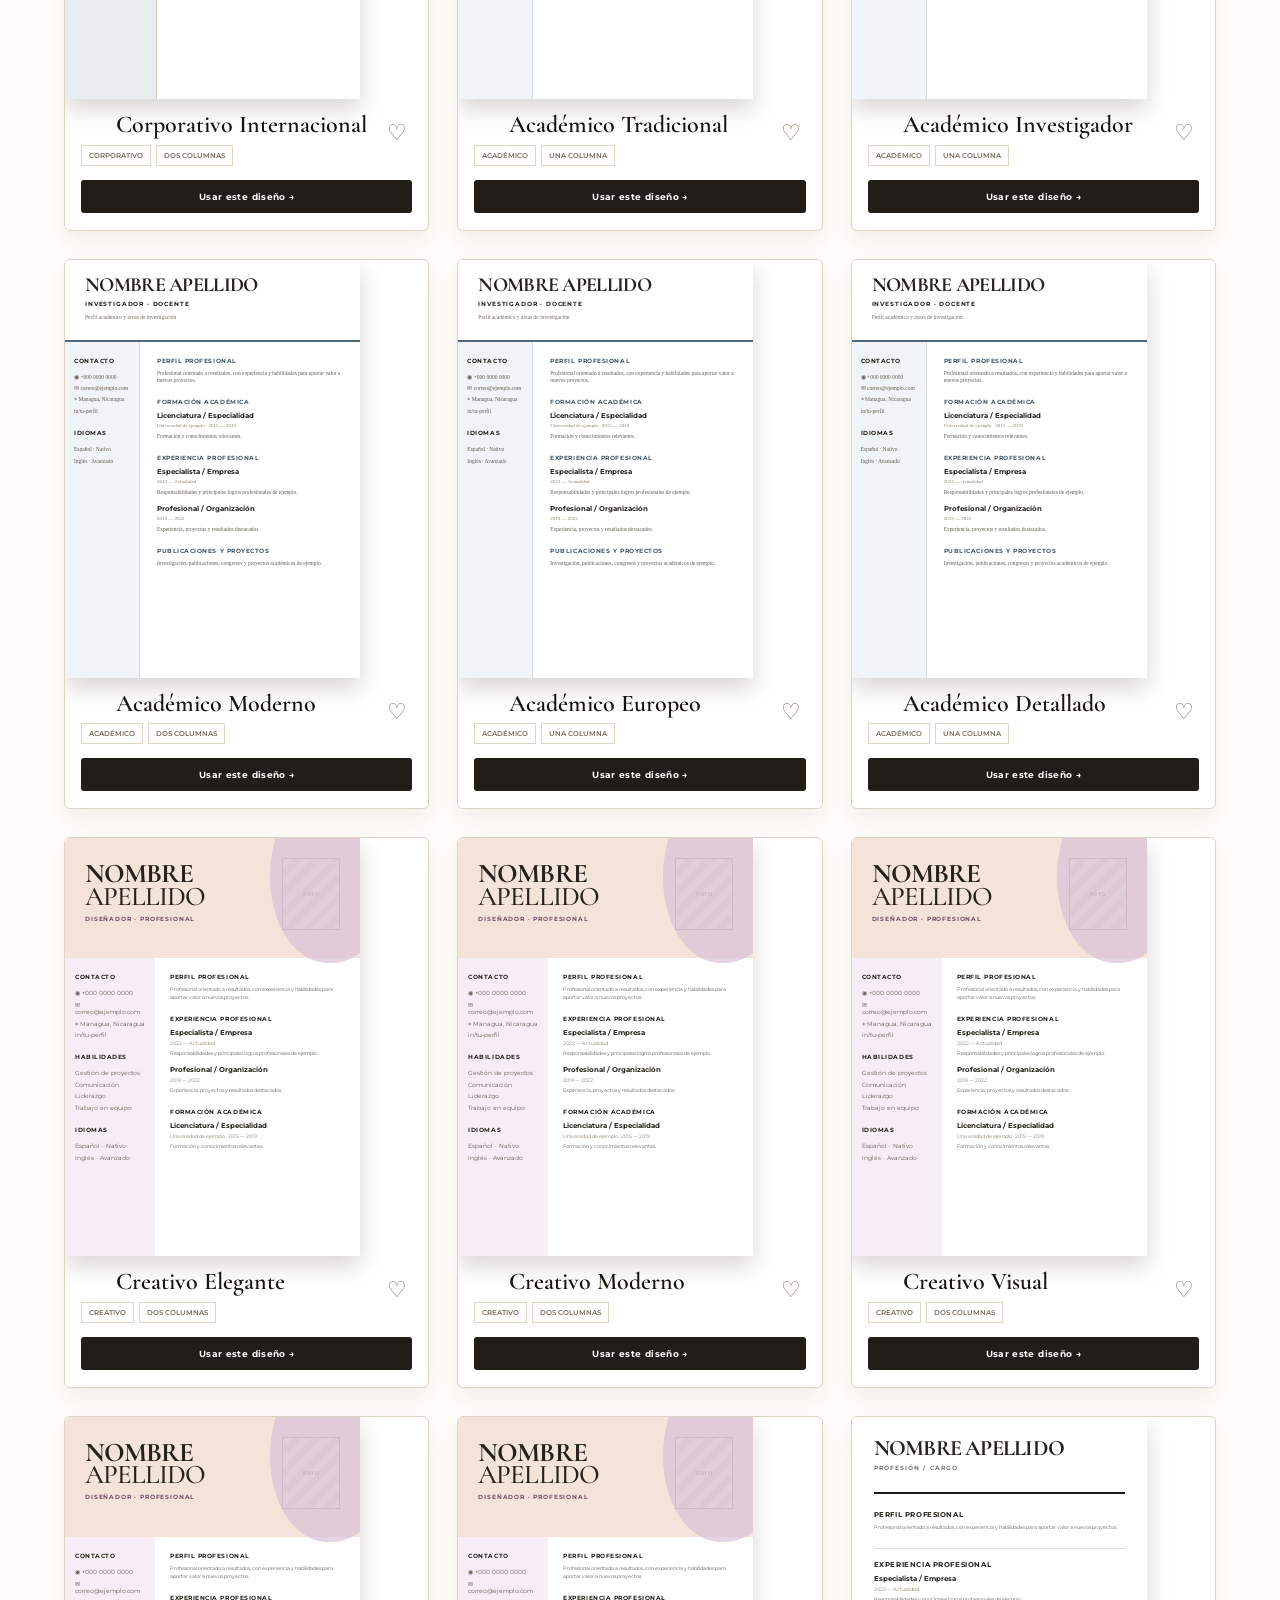
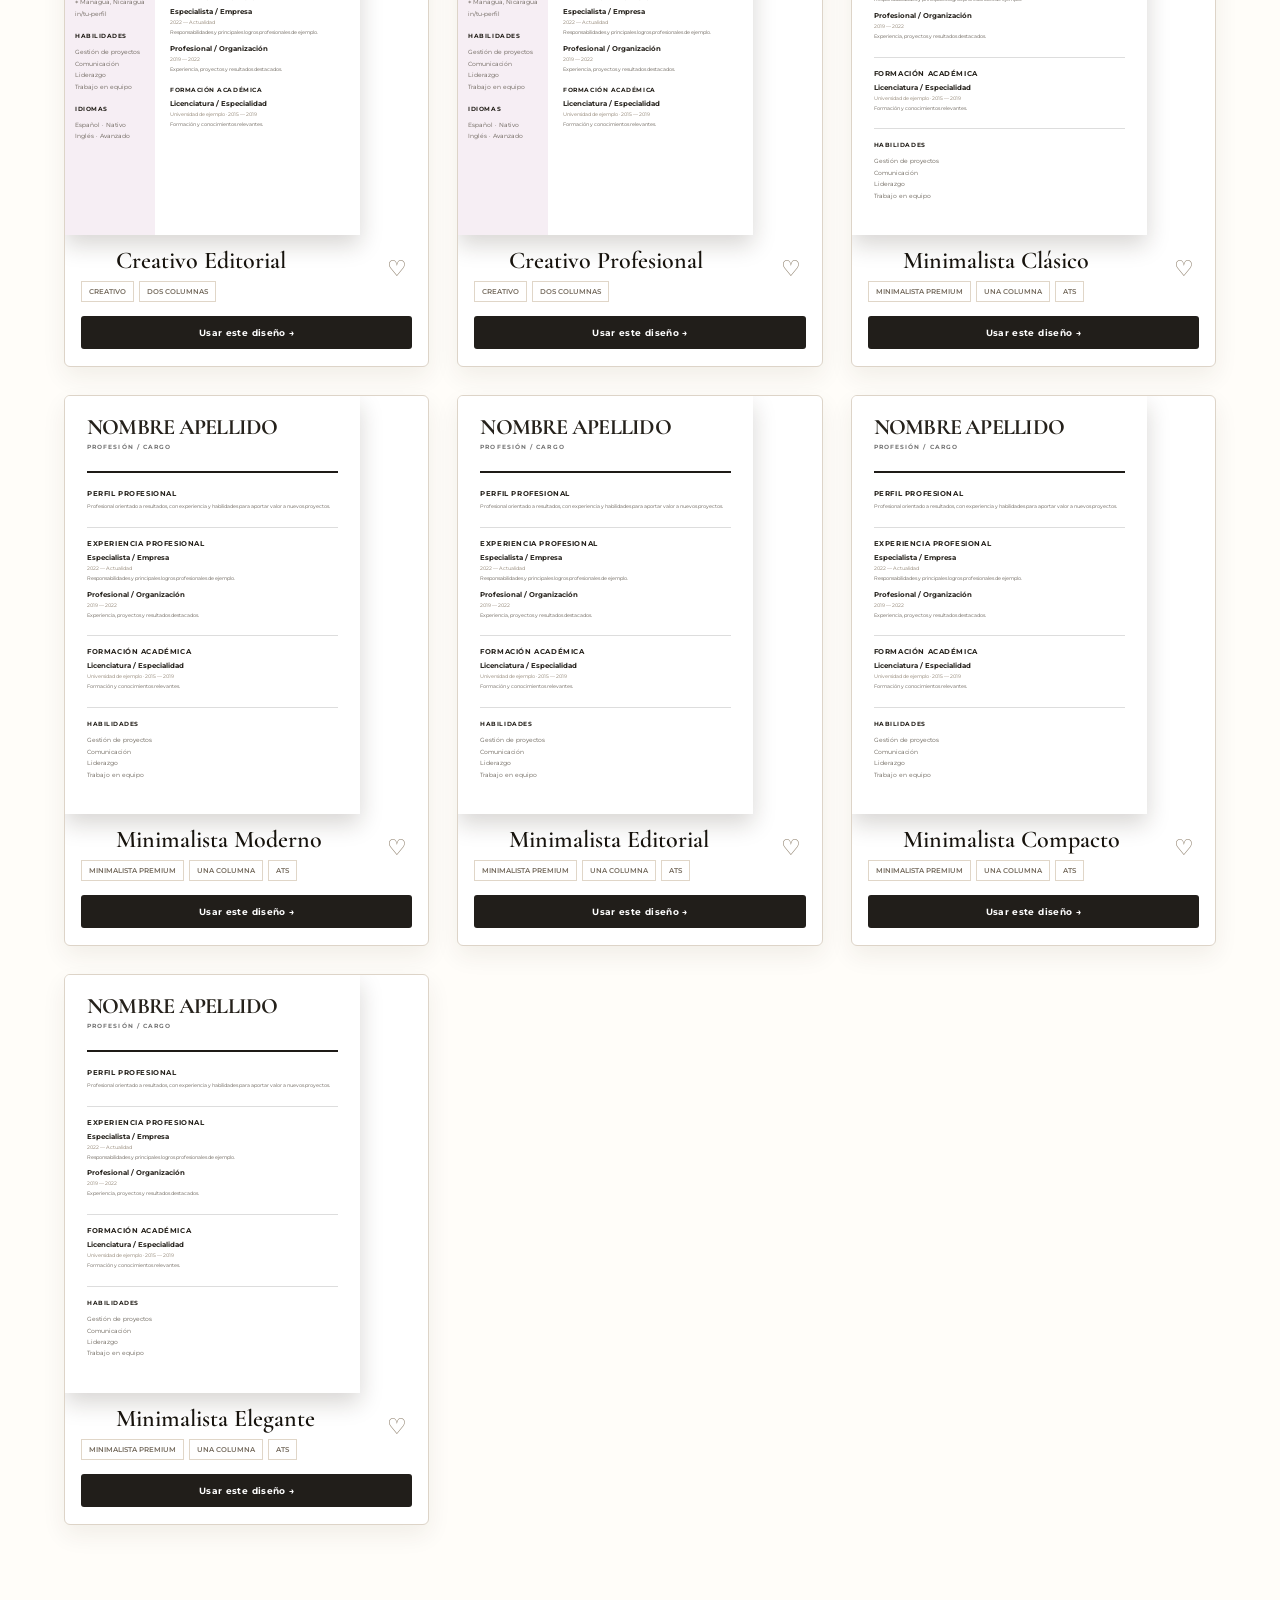
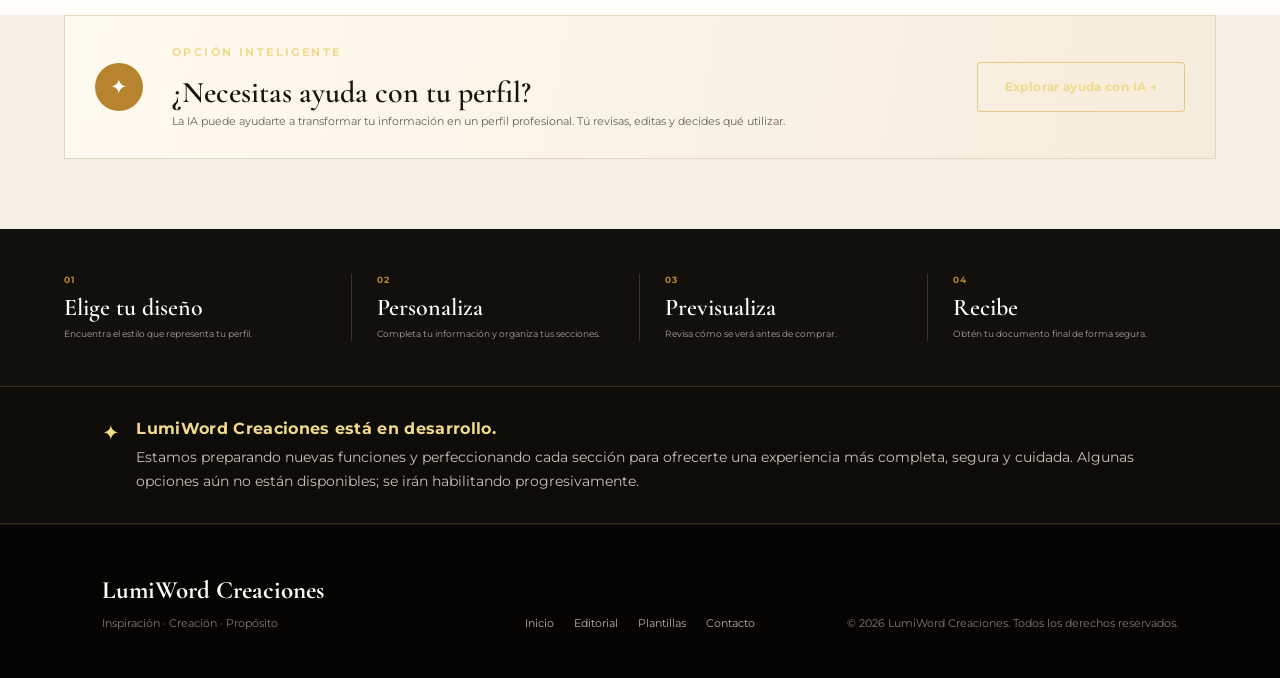
==== commit 49a315c0: "Conectar galería de Currículums con muestras visuales" ====
--- a/curriculum.html
+++ b/curriculum.html
@@ -1,25 +1,7 @@
 <!DOCTYPE html>
-<html lang="es">
-<head>
-  <meta charset="UTF-8">
-  <meta name="viewport" content="width=device-width, initial-scale=1.0">
-  <meta name="description" content="Currículums LumiWord Creaciones: elige tu perfil, formato y diseño visual antes de personalizar tu currículum.">
-  <title>Currículums | LumiWord Creaciones</title>
-  <link rel="preconnect" href="https://fonts.googleapis.com"><link rel="preconnect" href="https://fonts.gstatic.com" crossorigin>
-  <link href="https://fonts.googleapis.com/css2?family=Cormorant+Garamond:wght@500;600;700&family=Montserrat:wght@400;500;600;700&display=swap" rel="stylesheet">
-  <link rel="stylesheet" href="css/style.css"><link rel="stylesheet" href="css/curriculum.css">
-</head>
-<body>
-<header class="site-header" id="inicio"><a class="brand" href="index.html" aria-label="LumiWord Creaciones, inicio"><span class="brand-mark">L</span><span><strong>LumiWord</strong><small>Creaciones</small></span></a><button class="menu-toggle" type="button" aria-label="Abrir menú" aria-expanded="false"><span></span><span></span><span></span></button><nav class="main-nav" aria-label="Navegación principal"><a href="index.html">Inicio</a><a href="editorial.html">Editorial</a><a class="active" href="plantillas.html">Plantillas</a><a href="index.html#investigacion">Investigación y creación</a><a href="index.html#servicios">Servicios profesionales</a><a href="index.html#faq">Preguntas frecuentes</a><a href="index.html#contacto">Contacto</a></nav></header>
-<main class="cv-builder">
-<section class="cv-market-hero"><div class="cv-market-copy"><p class="eyebrow">LUMIWORD · CURRÍCULUMS PROFESIONALES</p><h1>Impulsa tu futuro<br><span>con un gran primer paso.</span></h1><p>Diseños profesionales, modernos y personalizables para destacar tu talento. Elige tu estilo, completa tu información y crea un currículum listo para usar.</p><div class="cv-benefits"><span>✦ <b>Diseños profesionales</b></span><span>⚡ <b>Fácil de personalizar</b></span><span>▣ <b>Listo para PDF</b></span><span>★ <b>Preparado para entrevistas</b></span><span>◆ <b>Calidad LumiWord</b></span></div></div><div class="hero-resume-stage" aria-label="Vista previa de ejemplo de currículum"><div class="hero-resume-sheet"><div class="hero-photo-placeholder">FOTO</div><div class="hero-resume-name">NOMBRE<br>APELLIDO</div><div class="hero-resume-role">PROFESIÓN / CARGO</div><div class="hero-resume-side"><b>CONTACTO</b><i></i><i></i><i></i><b>HABILIDADES</b><i></i><i></i><i></i><b>IDIOMAS</b><i></i><i></i></div><div class="hero-resume-main"><b>SOBRE MÍ</b><p></p><p></p><b>EXPERIENCIA</b><p></p><p></p><p></p><b>EDUCACIÓN</b><p></p><p></p></div></div></div></section>
-<section class="cv-catalog" id="catalogo"><div class="catalog-top"><div><p class="eyebrow">ENCUENTRA TU ESTILO</p><h2>Un currículum que se vea como tú.</h2></div><p>Explora diseños reales, elige el que mejor encaje con tu perfil y continúa con tu información.</p></div>
-<div class="selection-panel"><div class="selection-group"><strong>Tipo de perfil</strong><div class="choice-row" id="typeGrid"><button type="button" class="choice active" data-type="todos">Todos</button><button type="button" class="choice" data-type="estudiante">Estudiante</button><button type="button" class="choice" data-type="profesional">Profesional</button><button type="button" class="choice" data-type="ejecutivo">Ejecutivo</button><button type="button" class="choice" data-type="primer-empleo">Primer empleo</button><button type="button" class="choice" data-type="academico">Académico</button></div></div><div class="selection-divider"></div><div class="selection-group"><strong>Formato</strong><div class="choice-row" id="formatGrid"><button type="button" class="choice active" data-format="todos">Todos</button><button type="button" class="choice" data-format="one-column">Una columna</button><button type="button" class="choice" data-format="two-columns">Dos columnas</button><button type="button" class="choice" data-format="ats">ATS</button></div></div><div class="selection-sort"><strong>Ordenar por</strong><select id="sortDesign"><option value="recommended">Más destacados</option><option value="name">Nombre</option><option value="category">Estilo</option></select></div></div>
-<div class="gallery-heading"><span id="galleryCount">25 diseños</span><span>Selecciona un diseño para continuar</span></div><div class="style-grid marketplace-grid" id="styleGrid"></div></section>
-<section class="ai-option"><div class="ai-icon">✦</div><div><p class="eyebrow">OPCIÓN INTELIGENTE</p><h2>¿Necesitas ayuda con tu perfil?</h2><p>La IA puede ayudarte a transformar tu información en un perfil profesional. Tú revisas, editas y decides qué utilizar.</p></div><button type="button" class="btn btn-outline" id="aiProfileButton">Explorar ayuda con IA →</button></section>
-<section class="cv-flow"><div><span>01</span><strong>Elige tu diseño</strong><small>Encuentra el estilo que representa tu perfil.</small></div><div><span>02</span><strong>Personaliza</strong><small>Completa tu información y organiza tus secciones.</small></div><div><span>03</span><strong>Previsualiza</strong><small>Revisa cómo se verá antes de comprar.</small></div><div><span>04</span><strong>Recibe</strong><small>Obtén tu documento final de forma segura.</small></div></section>
-<section class="cv-form-area" id="preguntas" hidden><div class="builder-heading"><div><p class="eyebrow">PERSONALIZACIÓN</p><h2>Cuéntanos sobre ti.</h2></div><p>El formulario se adapta al diseño seleccionado. Tus datos permanecen separados de la plantilla.</p></div><div class="question-intro" id="questionIntro"><strong>Selecciona un diseño para comenzar.</strong><span>Aquí aparecerá el formulario adaptado.</span></div><form id="cvForm" class="cv-form" novalidate></form><div class="form-actions" id="formActions" hidden><button class="btn btn-outline" type="button" id="backToStyles">Cambiar diseño</button><button class="btn btn-gold" type="button" id="saveDraft">Guardar avance</button><button class="btn btn-gold" type="button" id="continuePreview">Continuar a previsualización</button></div></section>
-</main>
-<footer class="site-footer"><div><strong>LumiWord Creaciones</strong><p>Inspiración · Creación · Propósito</p></div><div class="footer-links"><a href="index.html">Inicio</a><a href="editorial.html">Editorial</a><a href="plantillas.html">Plantillas</a><a href="index.html#contacto">Contacto</a></div><p class="copyright">© <span id="year"></span> LumiWord Creaciones. Todos los derechos reservados.</p></footer>
-<script src="js/app.js"></script><script src="js/curriculum.js"></script><script src="assets/curriculum/catalogo-disenos.js"></script><script src="js/curriculum-catalogo.js"></script>
-</body></html>
+<html lang="es"><head><meta charset="UTF-8"><meta name="viewport" content="width=device-width, initial-scale=1.0"><meta name="description" content="Currículums LumiWord Creaciones: elige tu perfil, formato y diseño visual."><title>Currículums | LumiWord Creaciones</title><link rel="preconnect" href="https://fonts.googleapis.com"><link rel="preconnect" href="https://fonts.gstatic.com" crossorigin><link href="https://fonts.googleapis.com/css2?family=Cormorant+Garamond:wght@500;600;700&family=Montserrat:wght@400;500;600;700&display=swap" rel="stylesheet"><link rel="stylesheet" href="css/style.css"><link rel="stylesheet" href="css/curriculum.css"><link rel="stylesheet" href="css/curriculum-muestras.css"></head>
+<body><header class="site-header" id="inicio"><a class="brand" href="index.html" aria-label="LumiWord Creaciones, inicio"><span class="brand-mark">L</span><span><strong>LumiWord</strong><small>Creaciones</small></span></a><button class="menu-toggle" type="button" aria-label="Abrir menú" aria-expanded="false"><span></span><span></span><span></span></button><nav class="main-nav" aria-label="Navegación principal"><a href="index.html">Inicio</a><a href="editorial.html">Editorial</a><a class="active" href="plantillas.html">Plantillas</a><a href="index.html#investigacion">Investigación y creación</a><a href="index.html#servicios">Servicios profesionales</a><a href="index.html#faq">Preguntas frecuentes</a><a href="index.html#contacto">Contacto</a></nav></header>
+<main class="cv-builder"><section class="cv-market-hero"><div class="cv-market-copy"><p class="eyebrow">LUMIWORD · CURRÍCULUMS PROFESIONALES</p><h1>Impulsa tu futuro<br><span>con un gran primer paso.</span></h1><p>Diseños profesionales, modernos y personalizables para destacar tu talento. Elige tu estilo, completa tu información y crea un currículum listo para usar.</p><div class="cv-benefits"><span>✦ <b>Diseños profesionales</b></span><span>⚡ <b>Fácil de personalizar</b></span><span>▣ <b>Listo para PDF</b></span><span>★ <b>Preparado para entrevistas</b></span><span>◆ <b>Calidad LumiWord</b></span></div></div><div class="hero-resume-stage"><div class="hero-resume-sheet"><div class="hero-photo-placeholder">FOTO</div><div class="hero-resume-name">NOMBRE<br>APELLIDO</div><div class="hero-resume-role">PROFESIÓN / CARGO</div><div class="hero-resume-side"><b>CONTACTO</b><i></i><i></i><i></i><b>HABILIDADES</b><i></i><i></i><i></i><b>IDIOMAS</b><i></i><i></i></div><div class="hero-resume-main"><b>SOBRE MÍ</b><p></p><p></p><b>EXPERIENCIA</b><p></p><p></p><p></p><b>EDUCACIÓN</b><p></p><p></p></div></div></div></section>
+<section class="cv-catalog" id="catalogo"><div class="catalog-top"><div><p class="eyebrow">ENCUENTRA TU ESTILO</p><h2>Un currículum que se vea como tú.</h2></div><p>Explora las muestras, compara estilos y elige el diseño que quieres personalizar.</p></div><div class="selection-panel"><div class="selection-group"><strong>Tipo de perfil</strong><div class="choice-row" id="typeGrid"><button type="button" class="choice active" data-type="todos">Todos</button><button type="button" class="choice" data-type="estudiante">Estudiante</button><button type="button" class="choice" data-type="profesional">Profesional</button><button type="button" class="choice" data-type="ejecutivo">Ejecutivo</button><button type="button" class="choice" data-type="primer-empleo">Primer empleo</button><button type="button" class="choice" data-type="academico">Académico</button></div></div><div class="selection-divider"></div><div class="selection-group"><strong>Formato</strong><div class="choice-row" id="formatGrid"><button type="button" class="choice active" data-format="todos">Todos</button><button type="button" class="choice" data-format="one-column">Una columna</button><button type="button" class="choice" data-format="two-columns">Dos columnas</button><button type="button" class="choice" data-format="ats">ATS</button></div></div><div class="selection-sort"><strong>Ordenar por</strong><select id="sortDesign"><option value="recommended">Más destacados</option><option value="name">Nombre</option><option value="category">Estilo</option></select></div></div><div class="gallery-heading"><span id="galleryCount">25 diseños</span><span>Explora las muestras</span></div><div class="style-grid marketplace-grid" id="styleGrid"></div></section>
+<section class="ai-option"><div class="ai-icon">✦</div><div><p class="eyebrow">OPCIÓN INTELIGENTE</p><h2>¿Necesitas ayuda con tu perfil?</h2><p>La IA puede ayudarte a transformar tu información en un perfil profesional. Tú revisas, editas y decides qué utilizar.</p></div><button type="button" class="btn btn-outline" id="aiProfileButton">Explorar ayuda con IA →</button></section><section class="cv-flow"><div><span>01</span><strong>Elige tu diseño</strong><small>Encuentra el estilo que representa tu perfil.</small></div><div><span>02</span><strong>Personaliza</strong><small>Completa tu información y organiza tus secciones.</small></div><div><span>03</span><strong>Previsualiza</strong><small>Revisa cómo se verá antes de comprar.</small></div><div><span>04</span><strong>Recibe</strong><small>Obtén tu documento final de forma segura.</small></div></section><section class="cv-form-area" id="preguntas" hidden><div class="builder-heading"><div><p class="eyebrow">PERSONALIZACIÓN</p><h2>Cuéntanos sobre ti.</h2></div><p>El formulario se adapta al diseño seleccionado.</p></div><div class="question-intro" id="questionIntro"><strong>Selecciona un diseño para comenzar.</strong><span>Aquí aparecerá el formulario adaptado.</span></div><form id="cvForm" class="cv-form" novalidate></form><div class="form-actions" id="formActions" hidden><button class="btn btn-outline" type="button" id="backToStyles">Cambiar diseño</button><button class="btn btn-gold" type="button" id="saveDraft">Guardar avance</button><button class="btn btn-gold" type="button" id="continuePreview">Continuar a previsualización</button></div></section></main>
+<footer class="site-footer"><div><strong>LumiWord Creaciones</strong><p>Inspiración · Creación · Propósito</p></div><div class="footer-links"><a href="index.html">Inicio</a><a href="editorial.html">Editorial</a><a href="plantillas.html">Plantillas</a><a href="index.html#contacto">Contacto</a></div><p class="copyright">© <span id="year"></span> LumiWord Creaciones. Todos los derechos reservados.</p></footer><script src="js/app.js"></script><script src="js/curriculum.js"></script><script src="assets/curriculum/catalogo-disenos.js"></script><script src="js/curriculum-catalogo.js"></script></body></html>
--- a/css/curriculum.css
+++ b/css/curriculum.css
@@ -1 +1 @@
-:root{--cv-ink:#17130d;--cv-muted:#6d6458;--cv-paper:#fffdf8;--cv-cream:#f5eee2;--cv-gold:#a97822;--cv-line:#ddd2c2}.cv-builder{background:var(--cv-cream);color:var(--cv-ink)}.cv-market-hero{min-height:560px;display:grid;grid-template-columns:1.08fr .92fr;align-items:center;gap:35px;padding:70px 5vw 55px;background:linear-gradient(120deg,#fbf7ef 0%,#f3eadc 60%,#eadbc7 100%);overflow:hidden}.cv-market-copy{max-width:720px}.cv-market-copy h1{margin:8px 0 20px;font:600 clamp(52px,6.2vw,82px)/.88 var(--serif);letter-spacing:-.045em}.cv-market-copy h1 span{color:#252018}.cv-market-copy>p:not(.eyebrow){max-width:690px;color:#5f574c;font-size:15px;line-height:1.65;margin:0}.cv-benefits{display:flex;gap:0;margin-top:42px;flex-wrap:wrap}.cv-benefits span{display:flex;align-items:center;gap:8px;min-height:48px;padding:0 20px;border-right:1px solid #d7cbb9;color:#746858;font-size:10px}.cv-benefits span:first-child{padding-left:0}.cv-benefits span:first-letter{color:var(--cv-gold)}.cv-benefits b{color:#30291f;font-weight:600}.hero-resume-stage{height:500px;position:relative;display:flex;align-items:center;justify-content:center}.hero-resume-stage:before{content:"";position:absolute;width:410px;height:410px;border-radius:50%;background:#e8d6bd;opacity:.6}.hero-resume-sheet{position:relative;width:325px;height:455px;background:#fffefa;box-shadow:0 25px 45px rgba(52,38,19,.2);transform:rotate(5deg);padding:30px 25px;color:#262018}.hero-resume-sheet:after{content:"";position:absolute;right:-12px;bottom:15px;width:5px;height:115px;background:#b77f28}.hero-photo-placeholder{position:absolute;right:25px;top:28px;width:66px;height:82px;border:1px solid #cfc1ae;background:repeating-linear-gradient(135deg,#eee7dc 0,#eee7dc 8px,#e5dccf 8px,#e5dccf 16px);display:flex;align-items:center;justify-content:center;color:#9b8d7a;font:700 7px var(--sans);letter-spacing:.1em}.hero-resume-name{font:700 25px/.82 var(--serif);letter-spacing:-.03em}.hero-resume-role{margin-top:9px;color:#ae7920;font:700 7px var(--sans);letter-spacing:.13em}.hero-resume-side{position:absolute;left:0;top:135px;width:31%;bottom:0;padding:15px 13px;background:#eee4d5;border-right:1px solid #d9cbb9;display:flex;flex-direction:column;gap:7px}.hero-resume-side b,.hero-resume-main>b{font:700 7px var(--sans);letter-spacing:.1em;margin-top:7px}.hero-resume-side i{height:3px;width:75%;background:#c4b8a7}.hero-resume-main{position:absolute;left:35%;right:22px;top:138px;display:flex;flex-direction:column;gap:7px}.hero-resume-main p{height:4px;background:#d7cec0;margin:0;width:100%}.hero-resume-main p:nth-of-type(2){width:82%}.cv-catalog{padding:70px 5vw 90px;background:#fffdf9}.catalog-top{display:grid;grid-template-columns:1.2fr .8fr;gap:60px;align-items:end;margin-bottom:38px}.catalog-top h2{margin:0;font:600 clamp(40px,4.5vw,62px)/.95 var(--serif);letter-spacing:-.03em}.catalog-top>p{margin:0;color:var(--cv-muted);font-size:12px;line-height:1.7}.selection-panel{display:grid;grid-template-columns:1fr auto 1fr auto;gap:22px;align-items:end;padding:22px 20px;margin-bottom:28px;border:1px solid #ded4c5;background:#fbf8f1}.selection-group strong,.selection-sort strong{display:block;margin-bottom:10px;font:700 9px var(--sans);letter-spacing:.03em}.choice-row{display:flex;gap:8px;flex-wrap:wrap}.choice{padding:9px 14px;border:1px solid #d8cdbd;border-radius:6px;background:#fff;color:#5e5549;font:600 9px var(--sans);cursor:pointer;transition:.2s}.choice:hover,.choice.active{background:#b17b20;border-color:#b17b20;color:#fff}.selection-divider{width:1px;height:48px;background:#d8cdbd}.selection-sort select{min-width:155px;padding:9px 12px;border:1px solid #d8cdbd;background:#fff;color:#4d463d;border-radius:6px;font:600 9px var(--sans)}.gallery-heading{display:flex;justify-content:space-between;gap:15px;margin:0 0 15px;color:#74695b;font:600 10px var(--sans);text-transform:uppercase;letter-spacing:.08em}.marketplace-grid{display:grid;grid-template-columns:repeat(5,minmax(0,1fr));gap:14px}.style-card{position:relative;padding:0 0 13px;text-align:left;border:1px solid #ddd4c8;background:#fff;color:var(--cv-ink);cursor:pointer;transition:.25s;border-radius:3px;overflow:hidden}.style-card:hover,.style-card.selected{transform:translateY(-5px);border-color:#b17b20;box-shadow:0 18px 35px rgba(54,39,18,.12)}.style-card.selected{outline:2px solid rgba(177,123,32,.2)}.style-preview{position:relative;height:330px;overflow:hidden;background:#f5efe5;color:#201a12}.real-preview{padding:0;background:#fffdf9;box-shadow:inset 0 0 0 1px rgba(40,30,15,.04)}.preview-photo{position:absolute;right:14px;top:18px;width:48px;height:58px;border:1px solid #c7b9a6;background:repeating-linear-gradient(135deg,#eee7dc 0,#eee7dc 7px,#e3d9ca 7px,#e3d9ca 14px);display:flex}.preview-photo:after{content:"FOTO";margin:auto;color:#a0917e;font:700 5px var(--sans);letter-spacing:.08em}.preview-name{position:absolute;left:16px;top:20px;right:78px;font:700 17px/.88 var(--serif);letter-spacing:-.025em}.preview-role{position:absolute;left:16px;top:55px;color:#a77727;font:700 5px var(--sans);letter-spacing:.12em}.preview-content{position:absolute;left:16px;right:16px;top:88px;display:flex;flex-direction:column;gap:6px}.preview-content b{font:700 6px var(--sans);letter-spacing:.08em;margin-top:7px}.preview-content em{display:block;width:100%;height:3px;background:#d5ccbf;font-style:normal}.preview-content em:nth-of-type(2n){width:78%}.preview-side{position:absolute;left:0;top:0;width:30%;height:100%;padding:93px 10px 10px;background:#eee5d8;border-right:1px solid #d4c8b6}.preview-side em{display:block;width:75%;height:3px;margin:8px 0;background:#c6baaa}.design-tpl-01-02 .real-preview{border-top:8px solid #b77e28}.design-tpl-01-03 .real-preview{background:#fbf9f4}.design-tpl-01-04 .real-preview{box-shadow:inset 6px 0 #b77e28}.design-tpl-01-05 .real-preview{padding-top:5px}.design-tpl-01-05 .preview-photo{display:none}.design-tpl-02-01 .real-preview{border-top:10px solid #26384d}.design-tpl-02-02 .preview-side{background:#e8d6c8}.design-tpl-02-03 .real-preview{border-left:7px solid #273c57}.design-tpl-02-04 .real-preview{background:#f9f6f0}.design-tpl-02-05 .real-preview{border-bottom:7px solid #2e5366}.design-tpl-03-01 .preview-photo,.design-tpl-03-02 .preview-photo,.design-tpl-03-03 .preview-photo,.design-tpl-03-04 .preview-photo,.design-tpl-03-05 .preview-photo{display:none}.design-tpl-03-01 .preview-name,.design-tpl-03-02 .preview-name,.design-tpl-03-03 .preview-name,.design-tpl-03-04 .preview-name,.design-tpl-03-05 .preview-name{right:16px;font-size:16px}.design-tpl-03-02 .real-preview{border-top:8px double #536b7d}.design-tpl-03-03 .real-preview{background:#f2f5f7}.design-tpl-03-04 .real-preview{border-left:5px solid #3d5265}.design-tpl-03-05 .real-preview{background:#fafafa}.design-tpl-04-01 .real-preview{background:#fbefe2}.design-tpl-04-02 .real-preview{background:#f1edf7;border-radius:0}.design-tpl-04-03 .real-preview{background:linear-gradient(145deg,#fff8ec,#e8ddf1)}.design-tpl-04-04 .real-preview{border-top:12px solid #222}.design-tpl-04-05 .real-preview{background:#f5f2ea;border-right:7px solid #b58a43}.design-tpl-05-01 .real-preview,.design-tpl-05-02 .real-preview,.design-tpl-05-03 .real-preview,.design-tpl-05-04 .real-preview,.design-tpl-05-05 .real-preview{background:#fff}.design-tpl-05-01 .preview-photo,.design-tpl-05-02 .preview-photo,.design-tpl-05-03 .preview-photo,.design-tpl-05-04 .preview-photo,.design-tpl-05-05 .preview-photo{display:none}.preview-badge{position:absolute;right:9px;bottom:8px;padding:4px 6px;background:#f0eadf;color:#8c6829;font:700 5px var(--sans);letter-spacing:.06em;z-index:2}.style-card>strong{display:block;padding:13px 12px 3px;font:600 19px/.95 var(--serif)}.style-card>small{display:block;padding:4px 12px;color:#70675b;font-size:8px;line-height:1.5;min-height:24px}.style-card>small b{font-weight:700}.select-design{display:block;margin:7px 12px 0;padding:9px 10px;text-align:center;background:#211e1a;color:#fff;font:700 8px var(--sans);letter-spacing:.03em;border-radius:3px}.style-card:hover .select-design{background:#b17b20}.ai-option{display:grid;grid-template-columns:55px 1fr auto;align-items:center;gap:22px;margin:0 5vw 70px;padding:28px 30px;border:1px solid #e3d5c0;background:linear-gradient(100deg,#fffaf0,#f6ecdb)}.ai-icon{width:48px;height:48px;border-radius:50%;display:grid;place-items:center;background:#b7832e;color:#fff;font-size:21px}.ai-option h2{margin:0 0 5px;font:600 30px/.95 var(--serif)}.ai-option p:not(.eyebrow){margin:0;color:#6c6255;font-size:11px;line-height:1.6;max-width:760px}.cv-flow{display:grid;grid-template-columns:repeat(4,1fr);gap:0;padding:45px 5vw;background:#11100d;color:#fff}.cv-flow>div{padding:0 25px;border-right:1px solid #39342d}.cv-flow>div:first-child{padding-left:0}.cv-flow>div:last-child{border-right:0}.cv-flow span{display:block;color:#b7842d;font:700 9px var(--sans);letter-spacing:.1em;margin-bottom:12px}.cv-flow strong{display:block;font:600 24px/.95 var(--serif)}.cv-flow small{display:block;margin-top:7px;color:#a9a194;font-size:9px;line-height:1.5}.cv-form-area{padding:80px 5vw;background:#f8f3e9}.builder-heading{display:grid;grid-template-columns:1.15fr .85fr;gap:55px;align-items:end;margin-bottom:45px}.builder-heading h2{margin:0;font:600 clamp(42px,5vw,66px)/.95 var(--serif)}.builder-heading>p{margin:0;color:#685f52;font-size:12px;line-height:1.7}.question-intro{padding:20px 22px;margin-bottom:24px;border-left:2px solid #b58a3d;background:#fffdf8}.question-intro strong{font:600 25px var(--serif)}.question-intro span{display:block;margin-top:5px;color:#6d6458;font-size:11px}.cv-form{display:grid;gap:18px;max-width:1000px}.form-block{padding:28px;background:#fffdf8;border:1px solid rgba(40,30,15,.12)}.form-block h3{margin:0 0 6px;font:600 30px/.95 var(--serif)}.form-block>p{margin:0 0 22px;color:#6d6458;font-size:10px}.form-grid{display:grid;grid-template-columns:repeat(2,1fr);gap:14px}.field{display:flex;flex-direction:column;gap:6px}.field.full{grid-column:1/-1}.field label{font-size:10px;font-weight:700}.field input,.field textarea,.field select{width:100%;padding:12px;border:1px solid #d5c9b5;background:#faf6ed;color:#17130d;font:12px var(--sans)}.field textarea{min-height:105px}.form-actions{display:flex;justify-content:flex-end;gap:10px;flex-wrap:wrap;margin-top:28px}.form-actions[hidden]{display:none}@media(max-width:1150px){.marketplace-grid{grid-template-columns:repeat(3,1fr)}.selection-panel{grid-template-columns:1fr 1fr}.selection-divider{display:none}}@media(max-width:850px){.cv-market-hero{grid-template-columns:1fr;padding:60px 6vw}.hero-resume-stage{height:430px}.catalog-top{grid-template-columns:1fr;gap:18px}.marketplace-grid{grid-template-columns:repeat(2,1fr)}.selection-panel{grid-template-columns:1fr}.ai-option{grid-template-columns:45px 1fr}.ai-option .btn{grid-column:1/-1}.cv-flow{grid-template-columns:1fr 1fr;gap:30px}.cv-flow>div{border-right:0}.builder-heading{grid-template-columns:1fr}.form-grid{grid-template-columns:1fr}.field.full{grid-column:auto}}@media(max-width:540px){.cv-market-copy h1{font-size:48px}.cv-benefits{display:grid;grid-template-columns:1fr}.cv-benefits span{border-right:0;border-bottom:1px solid #d7cbb9;padding:10px 0}.hero-resume-sheet{transform:rotate(3deg) scale(.82)}.hero-resume-stage{height:380px}.marketplace-grid{grid-template-columns:1fr}.cv-flow{grid-template-columns:1fr}.ai-option{margin-left:6vw;margin-right:6vw}.gallery-heading{flex-direction:column}}
+:root{--cv-ink:#17130d;--cv-muted:#6d6458;--cv-paper:#fffdf8;--cv-cream:#f5eee2;--cv-gold:#a97822;--cv-line:#ddd2c2}.cv-builder{background:var(--cv-cream);color:var(--cv-ink)}.cv-market-hero{min-height:560px;display:grid;grid-template-columns:1.08fr .92fr;align-items:center;gap:35px;padding:70px 5vw 55px;background:linear-gradient(120deg,#fbf7ef 0%,#f3eadc 60%,#eadbc7 100%);overflow:hidden}.cv-market-copy{max-width:720px}.cv-market-copy h1{margin:8px 0 20px;font:600 clamp(52px,6.2vw,82px)/.88 var(--serif);letter-spacing:-.045em}.cv-market-copy h1 span{color:#252018}.cv-market-copy>p:not(.eyebrow){max-width:690px;color:#5f574c;font-size:15px;line-height:1.65;margin:0}.cv-benefits{display:flex;gap:0;margin-top:42px;flex-wrap:wrap}.cv-benefits span{display:flex;align-items:center;gap:8px;min-height:48px;padding:0 20px;border-right:1px solid #d7cbb9;color:#746858;font-size:10px}.cv-benefits span:first-child{padding-left:0}.cv-benefits b{color:#30291f;font-weight:600}.hero-resume-stage{height:500px;position:relative;display:flex;align-items:center;justify-content:center}.hero-resume-stage:before{content:"";position:absolute;width:410px;height:410px;border-radius:50%;background:#e8d6bd;opacity:.6}.hero-resume-sheet{position:relative;width:325px;height:455px;background:#fffefa;box-shadow:0 25px 45px rgba(52,38,19,.2);transform:rotate(5deg);padding:30px 25px;color:#262018}.hero-resume-sheet:after{content:"";position:absolute;right:-12px;bottom:15px;width:5px;height:115px;background:#b77f28}.hero-photo-placeholder{position:absolute;right:25px;top:28px;width:66px;height:82px;border:1px solid #cfc1ae;background:repeating-linear-gradient(135deg,#eee7dc 0,#eee7dc 8px,#e5dccf 8px,#e5dccf 16px);display:flex;align-items:center;justify-content:center;color:#9b8d7a;font:700 7px var(--sans);letter-spacing:.1em}.hero-resume-name{font:700 25px/.82 var(--serif);letter-spacing:-.03em}.hero-resume-role{margin-top:9px;color:#ae7920;font:700 7px var(--sans);letter-spacing:.13em}.hero-resume-side{position:absolute;left:0;top:135px;width:31%;bottom:0;padding:15px 13px;background:#eee4d5;border-right:1px solid #d9cbb9;display:flex;flex-direction:column;gap:7px}.hero-resume-side b,.hero-resume-main>b{font:700 7px var(--sans);letter-spacing:.1em;margin-top:7px}.hero-resume-side i{height:3px;width:75%;background:#c4b8a7}.hero-resume-main{position:absolute;left:35%;right:22px;top:138px;display:flex;flex-direction:column;gap:7px}.hero-resume-main p{height:4px;background:#d7cec0;margin:0;width:100%}.hero-resume-main p:nth-of-type(2){width:82%}.cv-catalog{padding:70px 5vw 90px;background:#fffdf9}.catalog-top{display:grid;grid-template-columns:1.2fr .8fr;gap:60px;align-items:end;margin-bottom:38px}.catalog-top h2{margin:0;font:600 clamp(40px,4.5vw,62px)/.95 var(--serif);letter-spacing:-.03em}.catalog-top>p{margin:0;color:var(--cv-muted);font-size:12px;line-height:1.7}.selection-panel{display:grid;grid-template-columns:1fr auto 1fr auto;gap:22px;align-items:end;padding:22px 20px;margin-bottom:28px;border:1px solid #ded4c5;background:#fbf8f1}.selection-group strong,.selection-sort strong{display:block;margin-bottom:10px;font:700 9px var(--sans);letter-spacing:.03em}.choice-row{display:flex;gap:8px;flex-wrap:wrap}.choice{padding:9px 14px;border:1px solid #d8cdbd;border-radius:6px;background:#fff;color:#5e5549;font:600 9px var(--sans);cursor:pointer;transition:.2s}.choice:hover,.choice.active{background:#b17b20;border-color:#b17b20;color:#fff}.selection-divider{width:1px;height:48px;background:#d8cdbd}.selection-sort select{min-width:155px;padding:9px 12px;border:1px solid #d8cdbd;background:#fff;color:#4d463d;border-radius:6px;font:600 9px var(--sans)}.gallery-heading{display:flex;justify-content:space-between;gap:15px;margin:0 0 15px;color:#74695b;font:600 10px var(--sans);text-transform:uppercase;letter-spacing:.08em}.marketplace-grid{display:grid;grid-template-columns:repeat(5,minmax(0,1fr));gap:14px}.style-card{position:relative;padding:0 0 13px;text-align:left;border:1px solid #ddd4c8;background:#fff;color:var(--cv-ink);cursor:pointer;transition:.25s;border-radius:3px;overflow:hidden}.style-card:hover,.style-card.selected{transform:translateY(-5px);border-color:#b17b20;box-shadow:0 18px 35px rgba(54,39,18,.12)}.style-card.selected{outline:2px solid rgba(177,123,32,.2)}.style-preview{position:relative;height:330px;overflow:hidden;background:#f5efe5;color:#201a12}.real-preview{padding:0;background:#fffdf9;box-shadow:inset 0 0 0 1px rgba(40,30,15,.04)}.preview-photo{position:absolute;right:14px;top:18px;width:48px;height:58px;border:1px solid #c7b9a6;background:repeating-linear-gradient(135deg,#eee7dc 0,#eee7dc 7px,#e3d9ca 7px,#e3d9ca 14px);display:flex}.preview-photo:after{content:"FOTO";margin:auto;color:#a0917e;font:700 5px var(--sans);letter-spacing:.08em}.preview-name{position:absolute;left:16px;top:20px;right:78px;font:700 17px/.88 var(--serif);letter-spacing:-.025em}.preview-role{position:absolute;left:16px;top:55px;color:#a77727;font:700 5px var(--sans);letter-spacing:.12em}.preview-content{position:absolute;left:16px;right:16px;top:88px;display:flex;flex-direction:column;gap:6px}.preview-content b{font:700 6px var(--sans);letter-spacing:.08em;margin-top:7px}.preview-content em{display:block;width:100%;height:3px;background:#d5ccbf;font-style:normal}.preview-content em:nth-of-type(2n){width:78%}.preview-side{position:absolute;left:0;top:0;width:30%;height:100%;padding:93px 10px 10px;background:#eee5d8;border-right:1px solid #d4c8b6}.preview-side em{display:block;width:75%;height:3px;margin:8px 0;background:#c6baaa}.design-tpl-01-02 .real-preview{border-top:8px solid #b77e28}.design-tpl-01-03 .real-preview{background:#fbf9f4}.design-tpl-01-04 .real-preview{box-shadow:inset 6px 0 #b77e28}.design-tpl-01-05 .real-preview{padding-top:5px}.design-tpl-01-05 .preview-photo{display:none}.design-tpl-02-01 .real-preview{border-top:10px solid #26384d}.design-tpl-02-02 .preview-side{background:#e8d6c8}.design-tpl-02-03 .real-preview{border-left:7px solid #273c57}.design-tpl-02-04 .real-preview{background:#f9f6f0}.design-tpl-02-05 .real-preview{border-bottom:7px solid #2e5366}.design-tpl-03-01 .preview-photo,.design-tpl-03-02 .preview-photo,.design-tpl-03-03 .preview-photo,.design-tpl-03-04 .preview-photo,.design-tpl-03-05 .preview-photo{display:none}.design-tpl-03-01 .preview-name,.design-tpl-03-02 .preview-name,.design-tpl-03-03 .preview-name,.design-tpl-03-04 .preview-name,.design-tpl-03-05 .preview-name{right:16px;font-size:16px}.design-tpl-03-02 .real-preview{border-top:8px double #536b7d}.design-tpl-03-03 .real-preview{background:#f2f5f7}.design-tpl-03-04 .real-preview{border-left:5px solid #3d5265}.design-tpl-03-05 .real-preview{background:#fafafa}.design-tpl-04-01 .real-preview{background:#fbefe2}.design-tpl-04-02 .real-preview{background:#f1edf7}.design-tpl-04-03 .real-preview{background:linear-gradient(145deg,#fff8ec,#e8ddf1)}.design-tpl-04-04 .real-preview{border-top:12px solid #222}.design-tpl-04-05 .real-preview{background:#f5f2ea;border-right:7px solid #b58a43}.design-tpl-05-01 .real-preview,.design-tpl-05-02 .real-preview,.design-tpl-05-03 .real-preview,.design-tpl-05-04 .real-preview,.design-tpl-05-05 .real-preview{background:#fff}.design-tpl-05-01 .preview-photo,.design-tpl-05-02 .preview-photo,.design-tpl-05-03 .preview-photo,.design-tpl-05-04 .preview-photo,.design-tpl-05-05 .preview-photo{display:none}.preview-badge{position:absolute;right:9px;bottom:8px;padding:4px 6px;background:#f0eadf;color:#8c6829;font:700 5px var(--sans);letter-spacing:.06em;z-index:2}.style-card>strong{display:block;padding:13px 12px 3px;font:600 19px/.95 var(--serif)}.style-card>small{display:block;padding:4px 12px;color:#70675b;font-size:8px;line-height:1.5;min-height:24px}.style-card>small b{font-weight:700}.select-design{display:block;margin:7px 12px 0;padding:9px 10px;text-align:center;background:#211e1a;color:#fff;font:700 8px var(--sans);letter-spacing:.03em;border-radius:3px}.style-card:hover .select-design{background:#b17b20}.ai-option{display:grid;grid-template-columns:55px 1fr auto;align-items:center;gap:22px;margin:0 5vw 70px;padding:28px 30px;border:1px solid #e3d5c0;background:linear-gradient(100deg,#fffaf0,#f6ecdb)}.ai-icon{width:48px;height:48px;border-radius:50%;display:grid;place-items:center;background:#b7832e;color:#fff;font-size:21px}.ai-option h2{margin:0 0 5px;font:600 30px/.95 var(--serif)}.ai-option p:not(.eyebrow){margin:0;color:#6c6255;font-size:11px;line-height:1.6;max-width:760px}.cv-flow{display:grid;grid-template-columns:repeat(4,1fr);gap:0;padding:45px 5vw;background:#11100d;color:#fff}.cv-flow>div{padding:0 25px;border-right:1px solid #39342d}.cv-flow>div:first-child{padding-left:0}.cv-flow>div:last-child{border-right:0}.cv-flow span{display:block;color:#b7842d;font:700 9px var(--sans);letter-spacing:.1em;margin-bottom:12px}.cv-flow strong{display:block;font:600 24px/.95 var(--serif)}.cv-flow small{display:block;margin-top:7px;color:#a9a194;font-size:9px;line-height:1.5}.cv-form-area{padding:80px 5vw;background:#f8f3e9}.cv-form-area[hidden]{display:none}.builder-heading{display:grid;grid-template-columns:1.15fr .85fr;gap:55px;align-items:end;margin-bottom:45px}.builder-heading h2{margin:0;font:600 clamp(42px,5vw,66px)/.95 var(--serif)}.builder-heading>p{margin:0;color:#685f52;font-size:12px;line-height:1.7}.question-intro{padding:20px 22px;margin-bottom:24px;border-left:2px solid #b58a3d;background:#fffdf8}.question-intro strong{font:600 25px var(--serif)}.question-intro span{display:block;margin-top:5px;color:#6d6458;font-size:11px}.cv-form{display:grid;gap:18px;max-width:1000px}.form-block{padding:28px;background:#fffdf8;border:1px solid rgba(40,30,15,.12)}.form-block h3{margin:0 0 6px;font:600 30px/.95 var(--serif)}.form-block>p{margin:0 0 22px;color:#6d6458;font-size:10px}.form-grid{display:grid;grid-template-columns:repeat(2,1fr);gap:14px}.field{display:flex;flex-direction:column;gap:6px}.field.full{grid-column:1/-1}.field label{font-size:10px;font-weight:700}.field input,.field textarea,.field select{width:100%;padding:12px;border:1px solid #d5c9b5;background:#faf6ed;color:#17130d;font:12px var(--sans)}.field textarea{min-height:105px}.form-actions{display:flex;justify-content:flex-end;gap:10px;flex-wrap:wrap;margin-top:28px}.form-actions[hidden]{display:none}@media(max-width:1150px){.marketplace-grid{grid-template-columns:repeat(3,1fr)}.selection-panel{grid-template-columns:1fr auto 1fr}.selection-sort{grid-column:1/-1}.selection-divider{display:none}}@media(max-width:850px){.cv-market-hero{grid-template-columns:1fr;padding:60px 6vw}.hero-resume-stage{height:430px}.catalog-top{grid-template-columns:1fr;gap:18px}.marketplace-grid{grid-template-columns:repeat(2,1fr)}.selection-panel{grid-template-columns:1fr}.selection-divider{display:none}.ai-option{grid-template-columns:45px 1fr}.ai-option .btn{grid-column:1/-1}.cv-flow{grid-template-columns:1fr 1fr;gap:30px}.cv-flow>div{border-right:0}.builder-heading{grid-template-columns:1fr}.form-grid{grid-template-columns:1fr}.field.full{grid-column:auto}}@media(max-width:540px){.cv-market-copy h1{font-size:48px}.cv-benefits{display:grid;grid-template-columns:1fr}.cv-benefits span{border-right:0;border-bottom:1px solid #d7cbb9;padding:10px 0}.hero-resume-sheet{transform:rotate(3deg) scale(.82)}.hero-resume-stage{height:380px}.marketplace-grid{grid-template-columns:1fr}.cv-flow{grid-template-columns:1fr}.ai-option{margin-left:6vw;margin-right:6vw}.gallery-heading{flex-direction:column}}
--- a/css/curriculum-muestras.css
+++ b/css/curriculum-muestras.css
@@ -0,0 +1,20 @@
+/* MUESTRAS VISUALES REALES — CURRÍCULUMS LUMIWORD */
+.marketplace-grid{grid-template-columns:repeat(3,minmax(0,1fr));gap:28px}
+.market-card{min-width:0;border:1px solid #ddd4c8;background:#fff;border-radius:6px;overflow:hidden;box-shadow:0 10px 25px rgba(54,39,18,.07);transition:.25s}
+.market-card:hover{transform:translateY(-6px);box-shadow:0 22px 45px rgba(54,39,18,.14);border-color:#b17b20}
+.cv-sample-window{height:470px;padding:20px;background:#eee8df;display:flex;align-items:flex-start;justify-content:center;overflow:hidden}
+.cv-sheet{position:relative;flex:0 0 295px;width:295px;height:418px;background:#fff;box-shadow:0 10px 22px rgba(40,30,15,.18);overflow:hidden;color:#25211b;font-family:var(--sans);font-size:6px}
+.cv-photo-placeholder{position:absolute;right:18px;top:18px;width:52px;height:64px;border:1px solid #b9ad9e;background:repeating-linear-gradient(135deg,#f1ece4 0,#f1ece4 7px,#e4dbcf 7px,#e4dbcf 14px);display:flex;align-items:center;justify-content:center;color:#9a8d7d;font:700 5px var(--sans);letter-spacing:.1em}
+.cv-name{font:700 25px/.82 var(--serif);letter-spacing:-.035em}.cv-name span{font-weight:500}.cv-role{font:700 6px var(--sans);letter-spacing:.14em;margin-top:7px}
+.cv-standard-head{height:105px;padding:22px 20px;position:relative;border-bottom:1px solid #ddd5ca}.cv-standard-head .cv-name{max-width:195px}.cv-standard-head .cv-role{color:#a97822}
+.cv-standard-body{display:grid;grid-template-columns:92px 1fr;height:313px}.cv-standard-body>aside{padding:15px 12px;background:#f0e9df;border-right:1px solid #d8cec0}.cv-standard-body>article{padding:15px 16px}
+.cv-mini-section{display:flex;flex-direction:column;gap:4px;margin-bottom:14px}.cv-mini-section b,.cv-main-section h5{font:700 6px var(--sans);letter-spacing:.09em;margin:0 0 5px}.cv-mini-section span{font-size:5.5px;line-height:1.35;color:#625b51}
+.cv-main-section{margin-bottom:13px}.cv-main-section strong{display:block;font:700 7px var(--sans);margin-bottom:2px}.cv-main-section small{display:block;color:#8b7e6d;font-size:5px;margin-bottom:3px}.cv-main-section p{margin:0 0 7px;color:#655e55;font-size:5.4px;line-height:1.45}
+.executive .cv-standard-head{border-top:8px solid #b17b20}.executive.design-tpl-01-03 .cv-standard-head{background:#f7f1e7}.executive.design-tpl-01-04 .cv-standard-head{border-left:8px solid #b17b20}.executive.design-tpl-01-05 .cv-standard-body{grid-template-columns:1fr}.executive.design-tpl-01-05 .cv-standard-body>aside{display:none}
+.corporate .cv-standard-head{border-top:9px solid #26384d}.corporate .cv-standard-body>aside{background:#e9edf0}.corporate.design-tpl-02-02 .cv-standard-body>aside{background:#eadbd0}.corporate.design-tpl-02-03 .cv-standard-head{border-left:8px solid #26384d;border-top:0}.corporate.design-tpl-02-04 .cv-standard-head{background:#f4f1eb}.corporate.design-tpl-02-05 .cv-standard-head{border-bottom:8px solid #31586a}
+.academic{font-family:Georgia,serif}.academic .cv-photo-placeholder{display:none}.cv-academic-head{height:82px;padding:20px;border-bottom:2px solid #526879;display:flex;gap:15px;align-items:center}.cv-academic-head .cv-name{font-size:20px}.cv-academic-head p{margin:5px 0 0;color:#756c61;font-size:5.5px}.cv-academic-grid{display:grid;grid-template-columns:75px 1fr;height:336px}.cv-academic-grid>aside{padding:15px 9px;background:#f1f4f6;border-right:1px solid #d4dce0}.cv-academic-grid>article{padding:15px 17px}.academic .cv-main-section h5{color:#43596a}
+.creative .cv-photo-placeholder{right:20px;top:20px;width:58px;height:72px;border-color:#b8a0a5}.cv-creative-top{height:120px;padding:25px 20px;background:#f4e3d8;position:relative}.cv-creative-top:after{content:"";position:absolute;right:-30px;top:-55px;width:120px;height:180px;border-radius:55% 45% 50% 50%;background:#d9c2d6;opacity:.7}.cv-creative-top .cv-name{font-size:27px;position:relative;z-index:1}.cv-creative-top .cv-role{color:#76516a;position:relative;z-index:1}.cv-creative-body{display:grid;grid-template-columns:90px 1fr;height:298px}.cv-creative-body aside{padding:15px 10px;background:#f6eef4}.cv-creative-body article{padding:15px 15px}
+.minimal{padding:0 22px}.minimal .cv-photo-placeholder{display:none}.cv-minimal-head{height:75px;padding:22px 0;display:flex;justify-content:space-between}.cv-minimal-head .cv-name{font-size:22px}.cv-minimal-head .cv-role{color:#777;letter-spacing:.18em}.cv-minimal-rule{height:2px;background:#1e1b17;margin-bottom:17px}.minimal .cv-main-section h5{font-size:6.5px}.minimal .cv-main-section{border-bottom:1px solid #ddd;margin-bottom:12px;padding-bottom:9px}.cv-mini-bottom{display:grid;grid-template-columns:1fr 1fr;gap:12px}
+.market-card-info{padding:15px 16px 17px;position:relative}.market-card-info h3{margin:0 35px 8px;font:600 24px/.95 var(--serif)}.heart{position:absolute;right:15px;top:15px;border:0;background:transparent;font-size:22px;color:#8b7c68;cursor:pointer}.tags{display:flex;gap:5px;flex-wrap:wrap}.tags span{padding:5px 7px;border:1px solid #e0d6c8;color:#756b5e;font:600 7px var(--sans);text-transform:uppercase}.use-design{width:100%;margin-top:14px;padding:11px;border:0;background:#211e1a;color:#fff;font:700 9px var(--sans);letter-spacing:.04em;cursor:pointer;border-radius:3px}.market-card:hover .use-design{background:#b17b20}
+@media(max-width:1150px){.marketplace-grid{grid-template-columns:repeat(2,minmax(0,1fr))}}
+@media(max-width:540px){.marketplace-grid{grid-template-columns:1fr}.cv-sample-window{height:440px}.cv-sheet{transform:scale(.94);transform-origin:top center}}
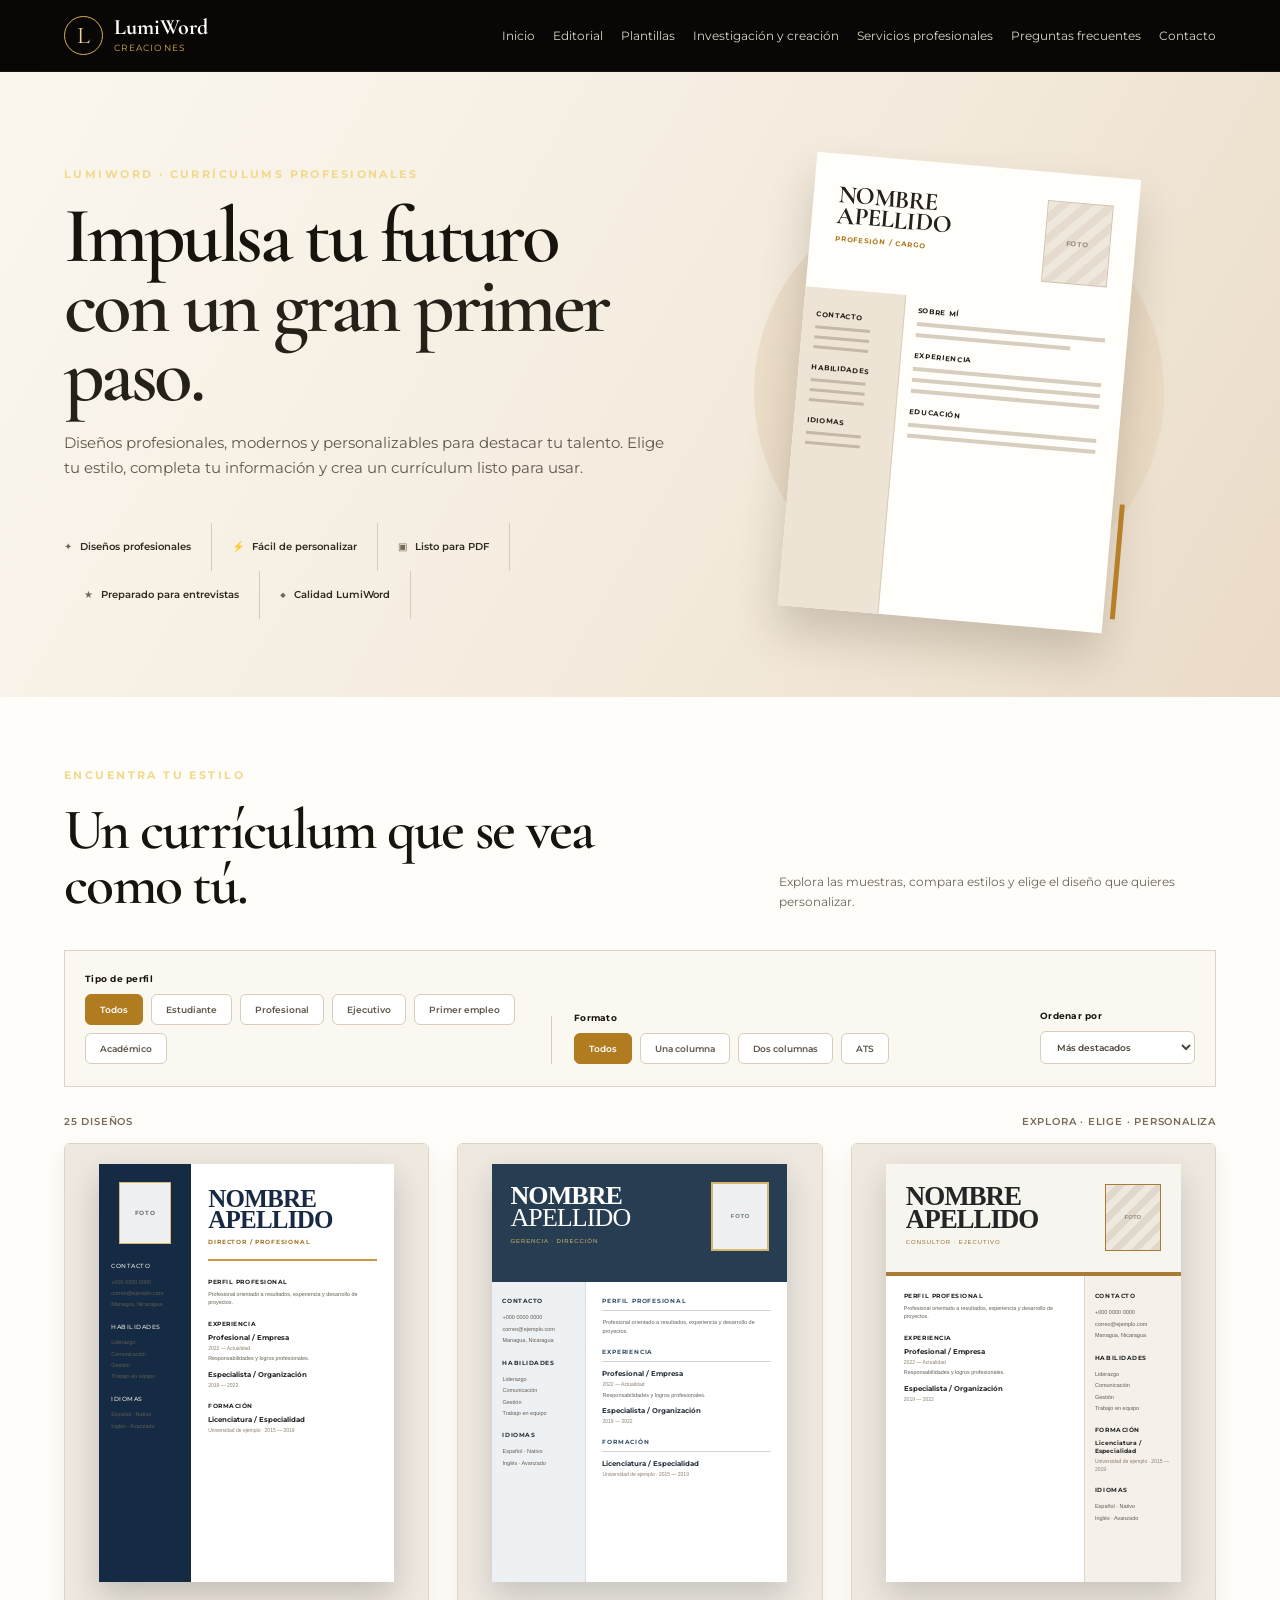
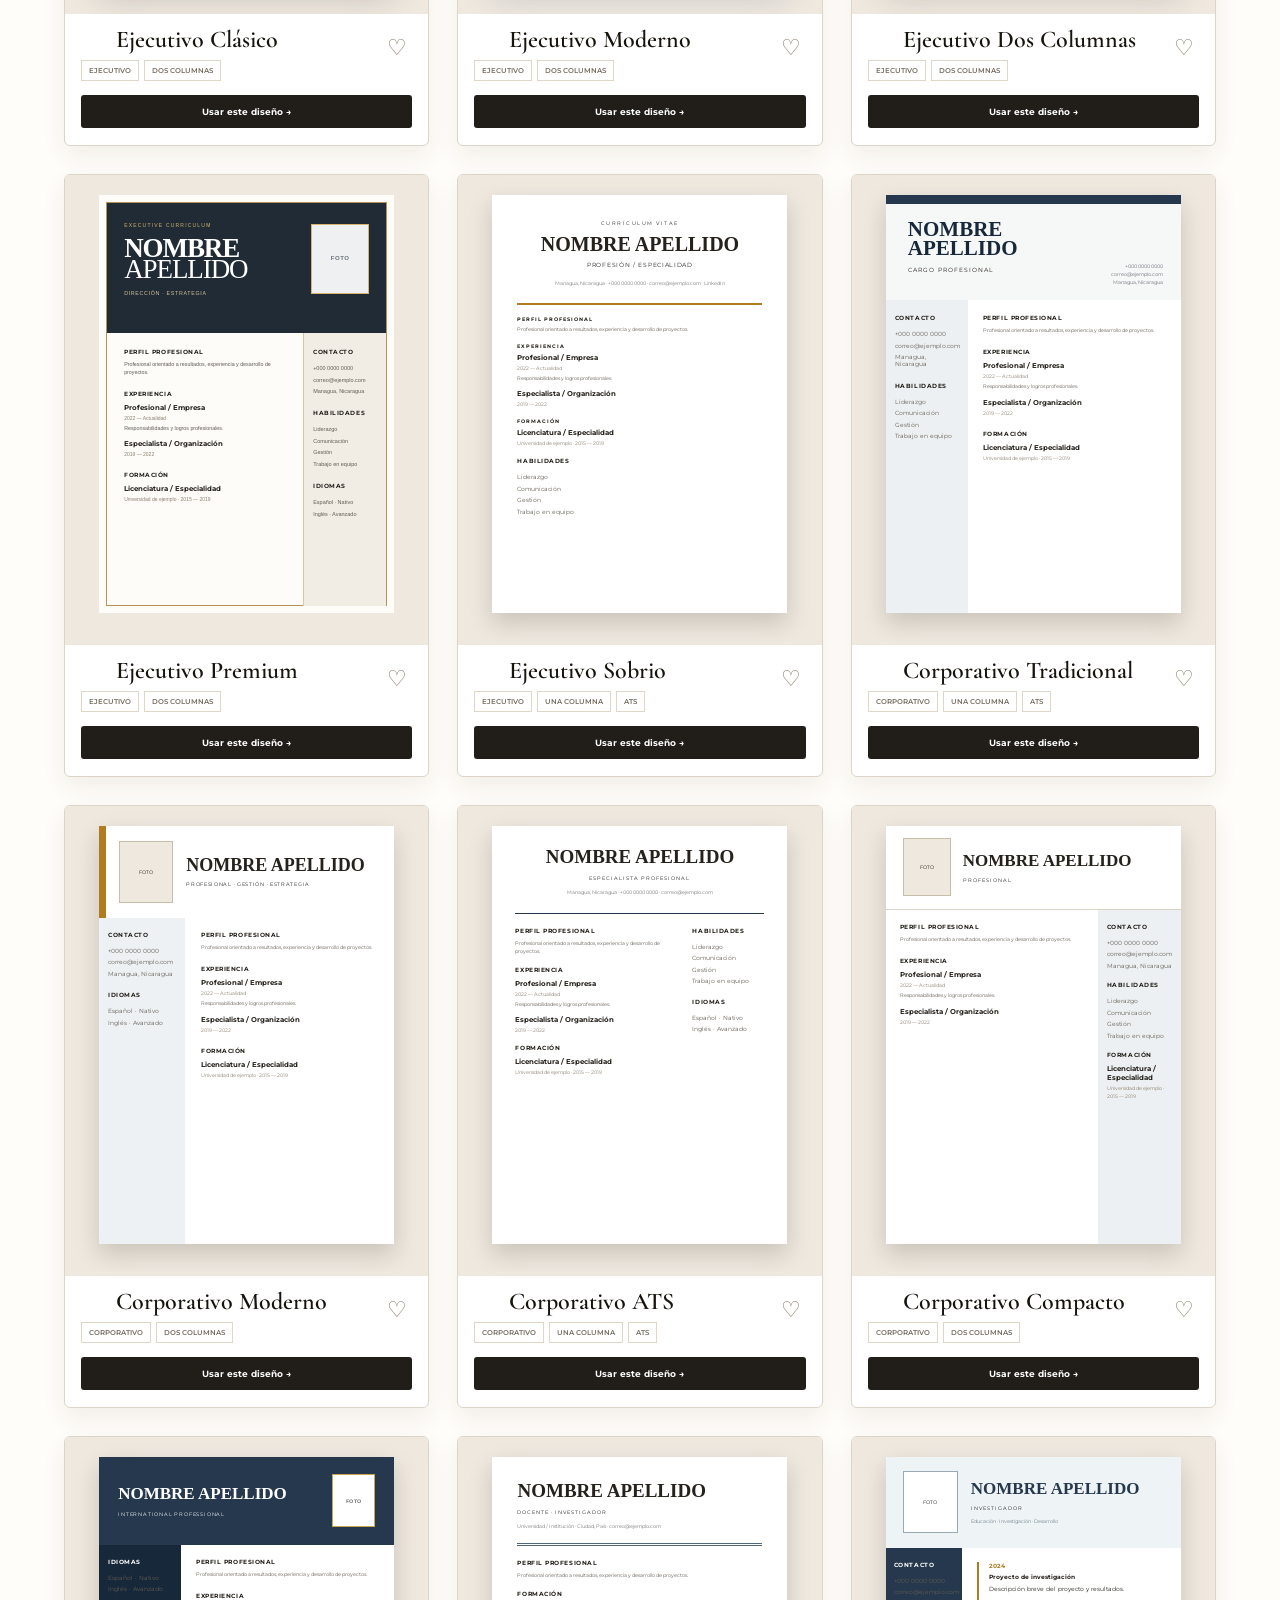
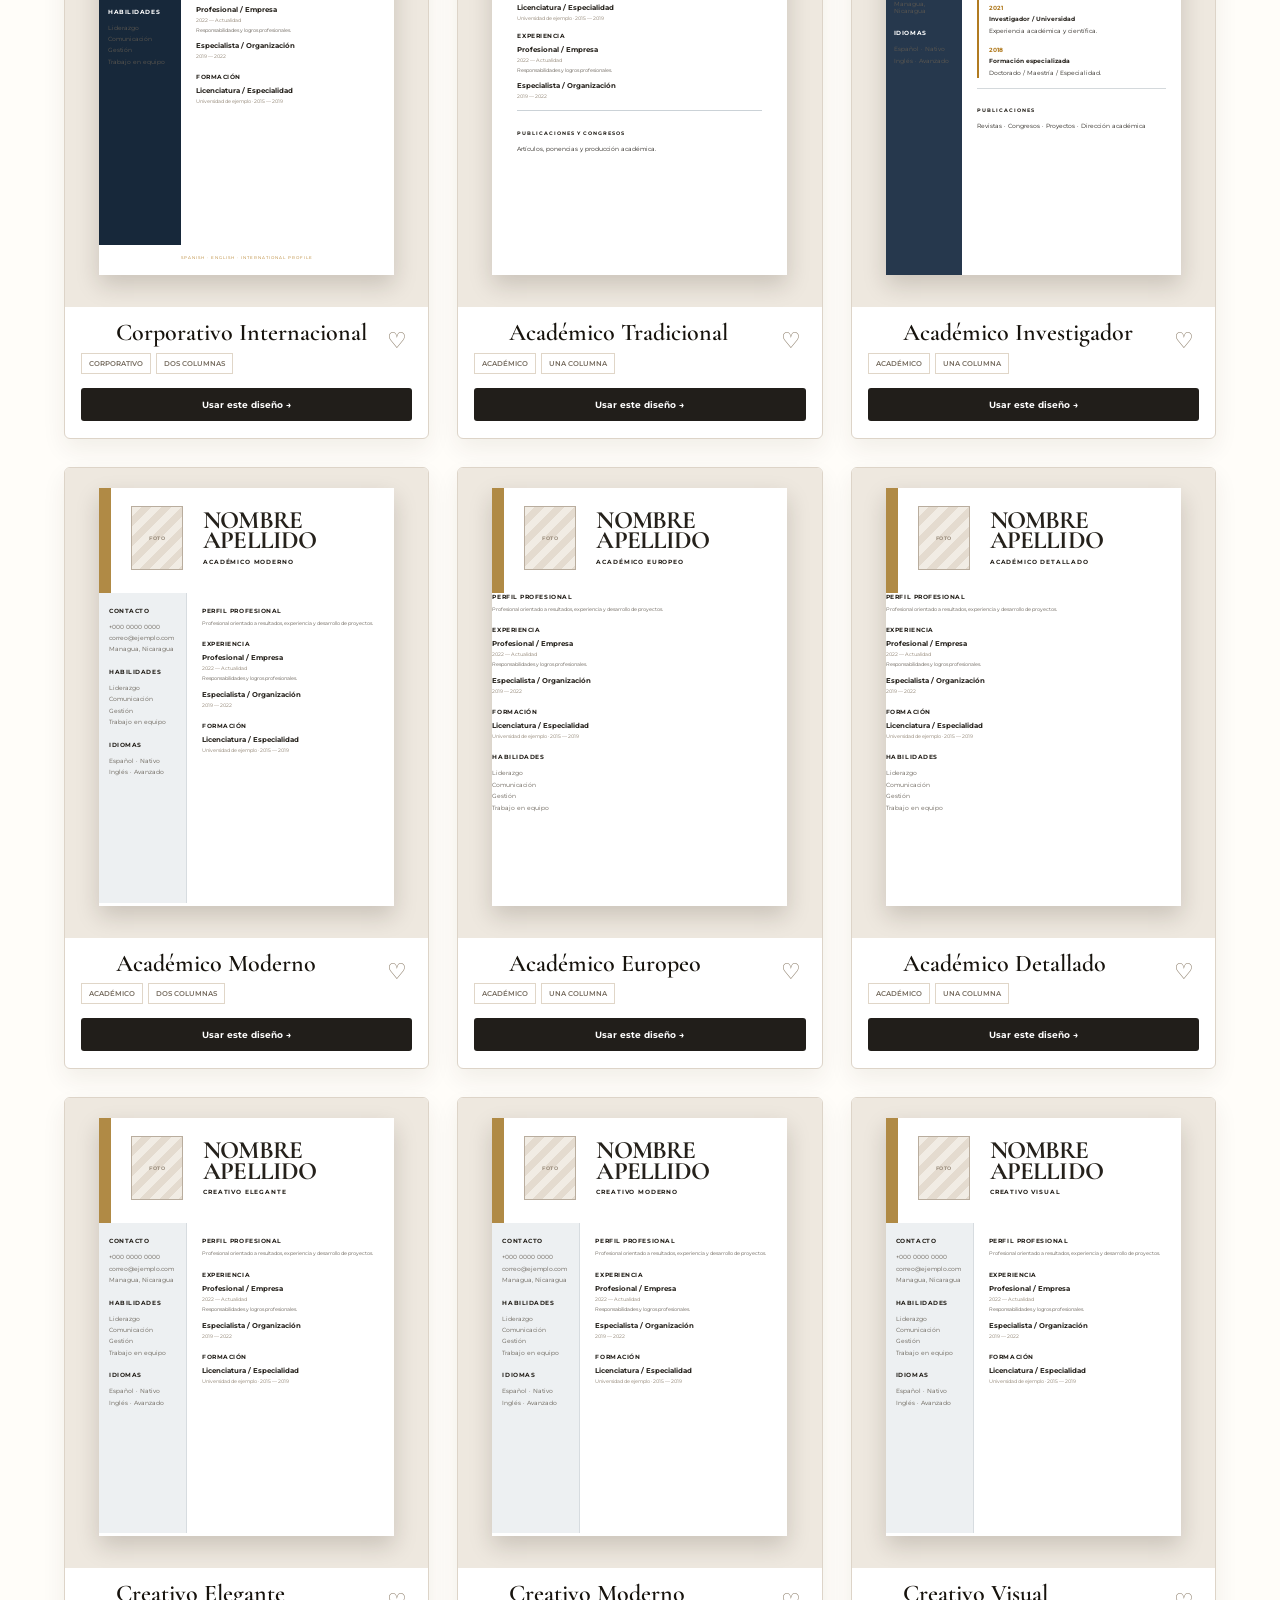
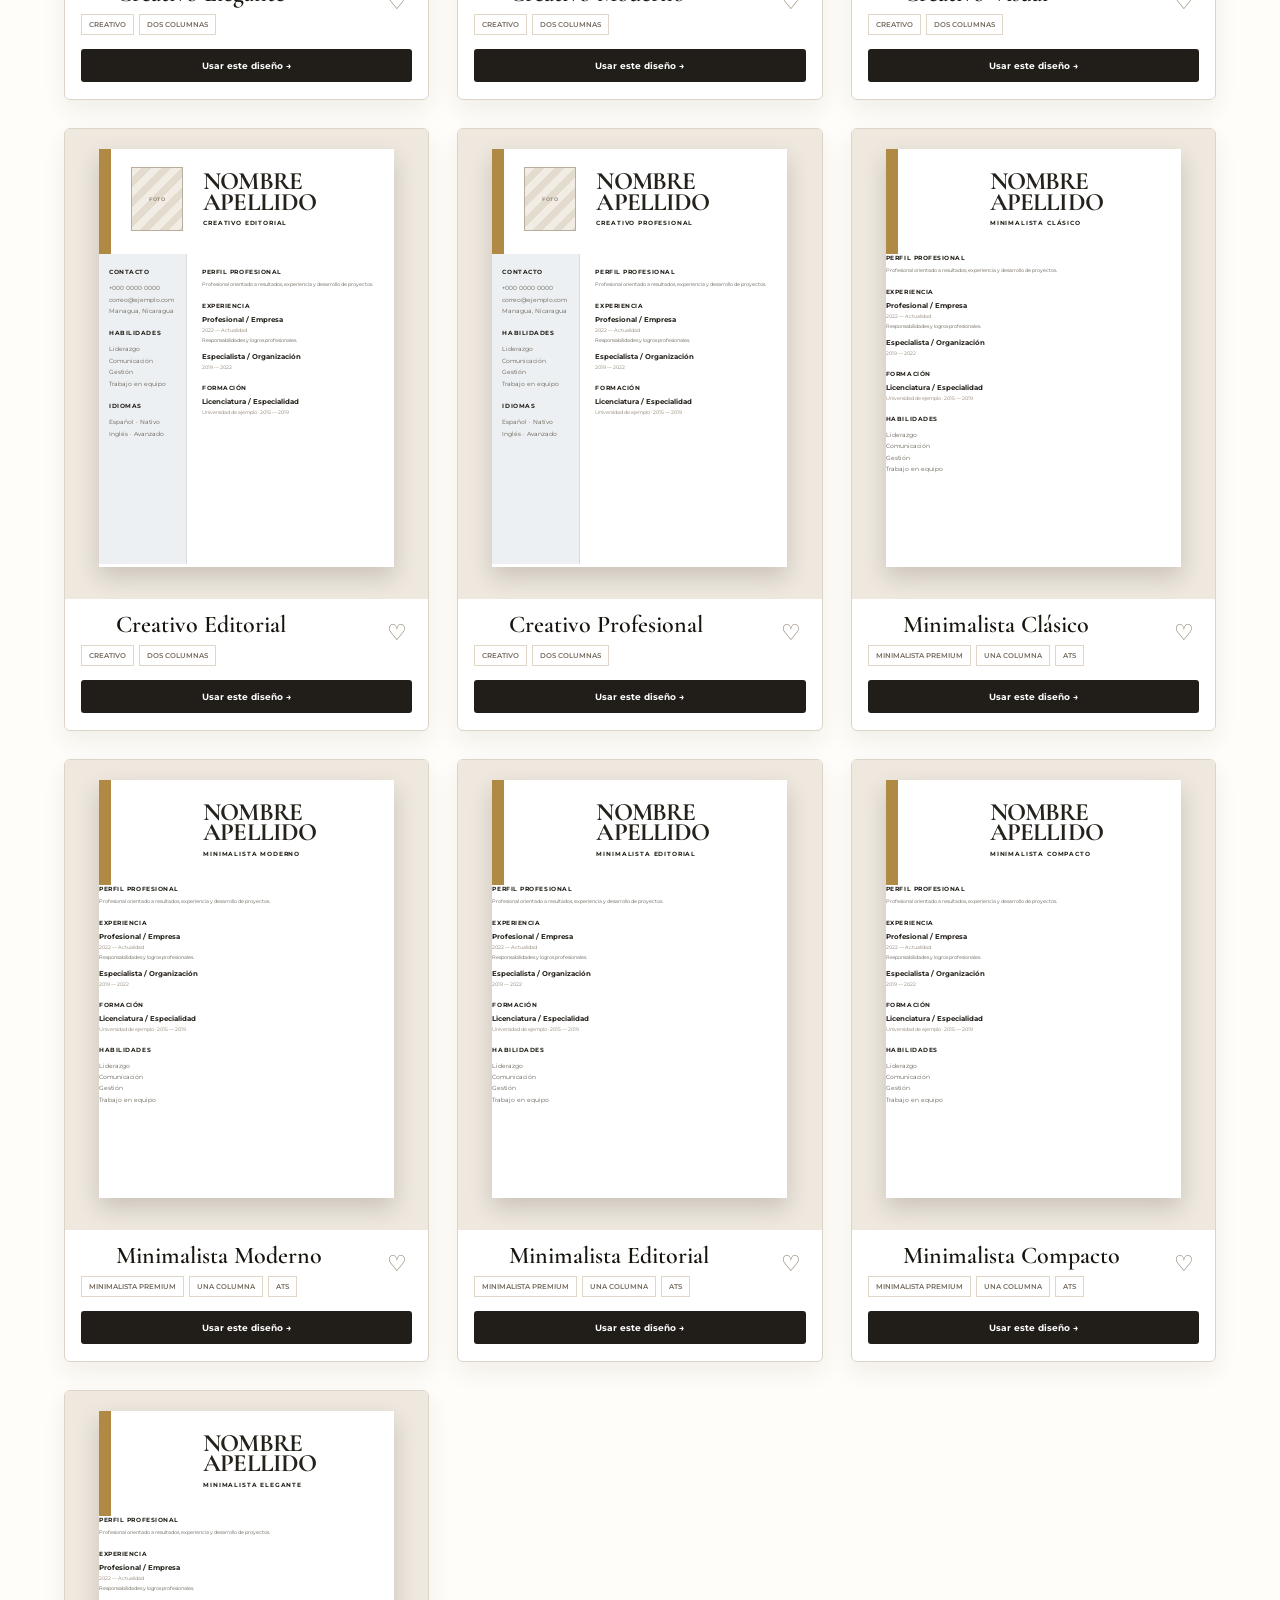
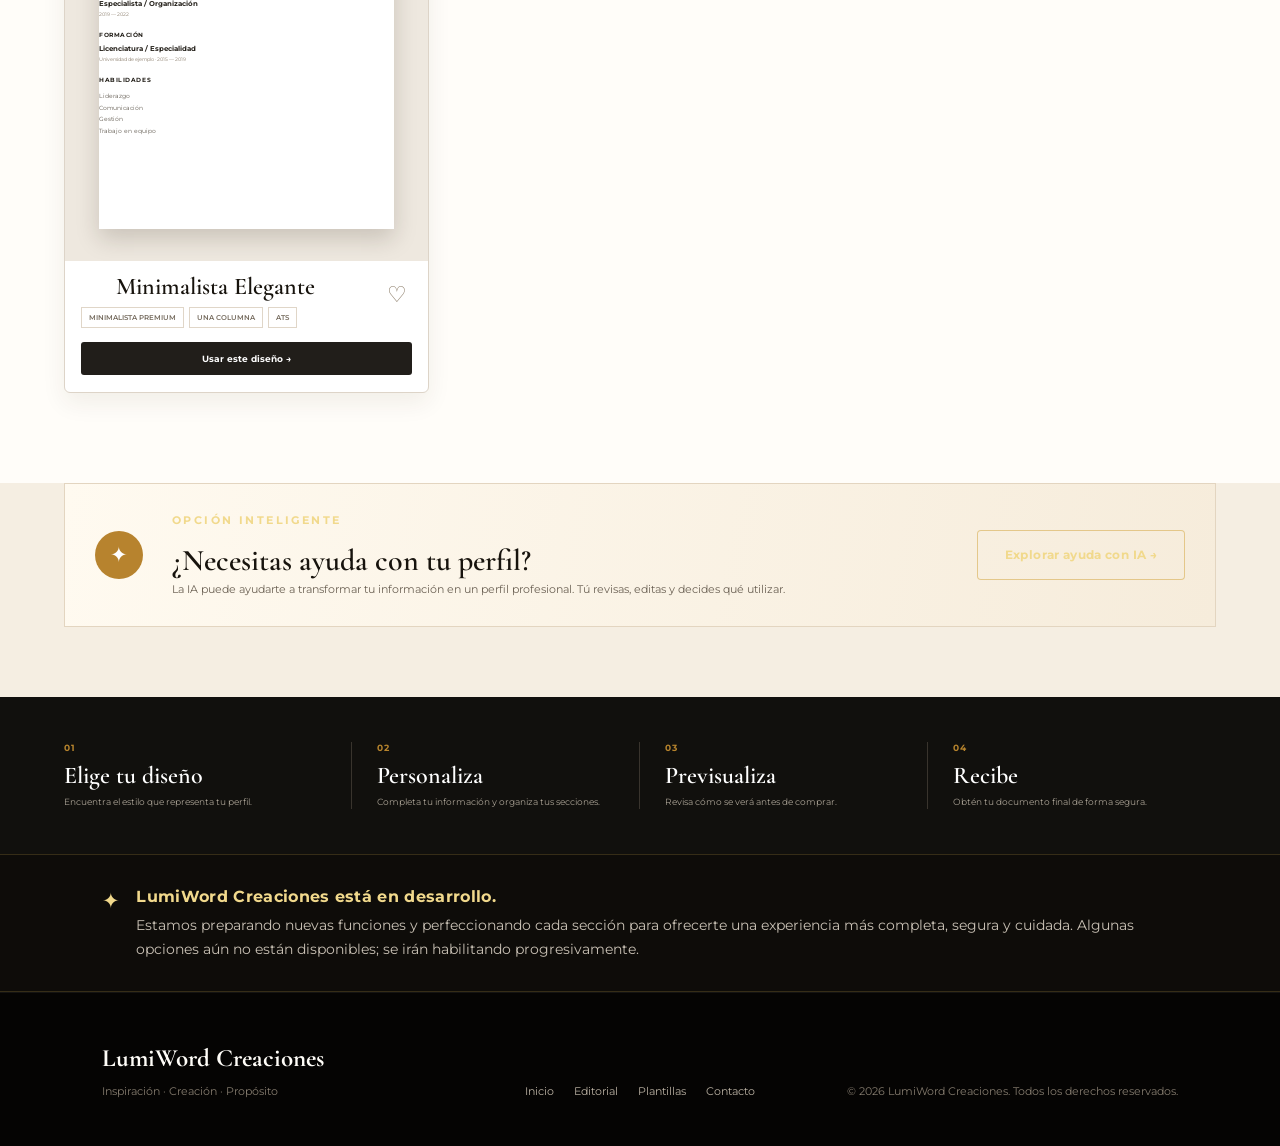
==== commit d55592c2: "Añadir personalización de color al selector de currículum" ====
--- a/curriculum.html
+++ b/curriculum.html
@@ -2,6 +2,6 @@
 <html lang="es"><head><meta charset="UTF-8"><meta name="viewport" content="width=device-width, initial-scale=1.0"><meta name="description" content="Currículums LumiWord Creaciones: elige tu perfil, formato y diseño visual."><title>Currículums | LumiWord Creaciones</title><link rel="preconnect" href="https://fonts.googleapis.com"><link rel="preconnect" href="https://fonts.gstatic.com" crossorigin><link href="https://fonts.googleapis.com/css2?family=Cormorant+Garamond:wght@500;600;700&family=Montserrat:wght@400;500;600;700&display=swap" rel="stylesheet"><link rel="stylesheet" href="css/style.css"><link rel="stylesheet" href="css/curriculum.css"><link rel="stylesheet" href="css/curriculum-muestras.css"></head>
 <body><header class="site-header" id="inicio"><a class="brand" href="index.html" aria-label="LumiWord Creaciones, inicio"><span class="brand-mark">L</span><span><strong>LumiWord</strong><small>Creaciones</small></span></a><button class="menu-toggle" type="button" aria-label="Abrir menú" aria-expanded="false"><span></span><span></span><span></span></button><nav class="main-nav" aria-label="Navegación principal"><a href="index.html">Inicio</a><a href="editorial.html">Editorial</a><a class="active" href="plantillas.html">Plantillas</a><a href="index.html#investigacion">Investigación y creación</a><a href="index.html#servicios">Servicios profesionales</a><a href="index.html#faq">Preguntas frecuentes</a><a href="index.html#contacto">Contacto</a></nav></header>
 <main class="cv-builder"><section class="cv-market-hero"><div class="cv-market-copy"><p class="eyebrow">LUMIWORD · CURRÍCULUMS PROFESIONALES</p><h1>Impulsa tu futuro<br><span>con un gran primer paso.</span></h1><p>Diseños profesionales, modernos y personalizables para destacar tu talento. Elige tu estilo, completa tu información y crea un currículum listo para usar.</p><div class="cv-benefits"><span>✦ <b>Diseños profesionales</b></span><span>⚡ <b>Fácil de personalizar</b></span><span>▣ <b>Listo para PDF</b></span><span>★ <b>Preparado para entrevistas</b></span><span>◆ <b>Calidad LumiWord</b></span></div></div><div class="hero-resume-stage"><div class="hero-resume-sheet"><div class="hero-photo-placeholder">FOTO</div><div class="hero-resume-name">NOMBRE<br>APELLIDO</div><div class="hero-resume-role">PROFESIÓN / CARGO</div><div class="hero-resume-side"><b>CONTACTO</b><i></i><i></i><i></i><b>HABILIDADES</b><i></i><i></i><i></i><b>IDIOMAS</b><i></i><i></i></div><div class="hero-resume-main"><b>SOBRE MÍ</b><p></p><p></p><b>EXPERIENCIA</b><p></p><p></p><p></p><b>EDUCACIÓN</b><p></p><p></p></div></div></div></section>
-<section class="cv-catalog" id="catalogo"><div class="catalog-top"><div><p class="eyebrow">ENCUENTRA TU ESTILO</p><h2>Un currículum que se vea como tú.</h2></div><p>Explora las muestras, compara estilos y elige el diseño que quieres personalizar.</p></div><div class="selection-panel"><div class="selection-group"><strong>Tipo de perfil</strong><div class="choice-row" id="typeGrid"><button type="button" class="choice active" data-type="todos">Todos</button><button type="button" class="choice" data-type="estudiante">Estudiante</button><button type="button" class="choice" data-type="profesional">Profesional</button><button type="button" class="choice" data-type="ejecutivo">Ejecutivo</button><button type="button" class="choice" data-type="primer-empleo">Primer empleo</button><button type="button" class="choice" data-type="academico">Académico</button></div></div><div class="selection-divider"></div><div class="selection-group"><strong>Formato</strong><div class="choice-row" id="formatGrid"><button type="button" class="choice active" data-format="todos">Todos</button><button type="button" class="choice" data-format="one-column">Una columna</button><button type="button" class="choice" data-format="two-columns">Dos columnas</button><button type="button" class="choice" data-format="ats">ATS</button></div></div><div class="selection-sort"><strong>Ordenar por</strong><select id="sortDesign"><option value="recommended">Más destacados</option><option value="name">Nombre</option><option value="category">Estilo</option></select></div></div><div class="gallery-heading"><span id="galleryCount">25 diseños</span><span>Explora las muestras</span></div><div class="style-grid marketplace-grid" id="styleGrid"></div></section>
-<section class="ai-option"><div class="ai-icon">✦</div><div><p class="eyebrow">OPCIÓN INTELIGENTE</p><h2>¿Necesitas ayuda con tu perfil?</h2><p>La IA puede ayudarte a transformar tu información en un perfil profesional. Tú revisas, editas y decides qué utilizar.</p></div><button type="button" class="btn btn-outline" id="aiProfileButton">Explorar ayuda con IA →</button></section><section class="cv-flow"><div><span>01</span><strong>Elige tu diseño</strong><small>Encuentra el estilo que representa tu perfil.</small></div><div><span>02</span><strong>Personaliza</strong><small>Completa tu información y organiza tus secciones.</small></div><div><span>03</span><strong>Previsualiza</strong><small>Revisa cómo se verá antes de comprar.</small></div><div><span>04</span><strong>Recibe</strong><small>Obtén tu documento final de forma segura.</small></div></section><section class="cv-form-area" id="preguntas" hidden><div class="builder-heading"><div><p class="eyebrow">PERSONALIZACIÓN</p><h2>Cuéntanos sobre ti.</h2></div><p>El formulario se adapta al diseño seleccionado.</p></div><div class="question-intro" id="questionIntro"><strong>Selecciona un diseño para comenzar.</strong><span>Aquí aparecerá el formulario adaptado.</span></div><form id="cvForm" class="cv-form" novalidate></form><div class="form-actions" id="formActions" hidden><button class="btn btn-outline" type="button" id="backToStyles">Cambiar diseño</button><button class="btn btn-gold" type="button" id="saveDraft">Guardar avance</button><button class="btn btn-gold" type="button" id="continuePreview">Continuar a previsualización</button></div></section></main>
+<section class="cv-catalog" id="catalogo"><div class="catalog-top"><div><p class="eyebrow">ENCUENTRA TU ESTILO</p><h2>Un currículum que se vea como tú.</h2></div><p>Explora las muestras, compara estilos y elige el diseño que quieres personalizar.</p></div><div class="selection-panel"><div class="selection-group"><strong>Tipo de perfil</strong><div class="choice-row" id="typeGrid"><button type="button" class="choice active" data-type="todos">Todos</button><button type="button" class="choice" data-type="estudiante">Estudiante</button><button type="button" class="choice" data-type="profesional">Profesional</button><button type="button" class="choice" data-type="ejecutivo">Ejecutivo</button><button type="button" class="choice" data-type="primer-empleo">Primer empleo</button><button type="button" class="choice" data-type="academico">Académico</button></div></div><div class="selection-divider"></div><div class="selection-group"><strong>Formato</strong><div class="choice-row" id="formatGrid"><button type="button" class="choice active" data-format="todos">Todos</button><button type="button" class="choice" data-format="one-column">Una columna</button><button type="button" class="choice" data-format="two-columns">Dos columnas</button><button type="button" class="choice" data-format="ats">ATS</button></div></div><div class="selection-sort"><strong>Ordenar por</strong><select id="sortDesign"><option value="recommended">Más destacados</option><option value="name">Nombre</option><option value="category">Estilo</option></select></div></div><div class="gallery-heading"><span id="galleryCount">25 diseños</span><span>Explora · elige · personaliza</span></div><div class="style-grid marketplace-grid" id="styleGrid"></div></section>
+<section class="cv-color-customizer" id="colorCustomizer" hidden><div class="color-customizer-copy"><p class="eyebrow">PERSONALIZACIÓN VISUAL</p><h2>Hazlo tuyo.</h2><p>Elige el color de acento de tu currículum antes de completar tus datos.</p></div><div class="color-swatches"><button type="button" data-color="#B58A3A" aria-label="Dorado"></button><button type="button" data-color="#1F3A5F" aria-label="Azul"></button><button type="button" data-color="#2F6B61" aria-label="Verde"></button><button type="button" data-color="#6B4C7A" aria-label="Ciruela"></button><button type="button" data-color="#9A4D4D" aria-label="Borgoña"></button><button type="button" data-color="#222222" aria-label="Negro"></button></div><div class="color-customizer-preview" id="colorCustomizerPreview"></div><div class="color-customizer-actions"><button class="btn btn-outline" type="button" id="closeColorCustomizer">Volver</button><button class="btn btn-gold" type="button" id="confirmColorCustomizer">Continuar →</button></div></section><section class="ai-option"><div class="ai-icon">✦</div><div><p class="eyebrow">OPCIÓN INTELIGENTE</p><h2>¿Necesitas ayuda con tu perfil?</h2><p>La IA puede ayudarte a transformar tu información en un perfil profesional. Tú revisas, editas y decides qué utilizar.</p></div><button type="button" class="btn btn-outline" id="aiProfileButton">Explorar ayuda con IA →</button></section><section class="cv-flow"><div><span>01</span><strong>Elige tu diseño</strong><small>Encuentra el estilo que representa tu perfil.</small></div><div><span>02</span><strong>Personaliza</strong><small>Completa tu información y organiza tus secciones.</small></div><div><span>03</span><strong>Previsualiza</strong><small>Revisa cómo se verá antes de comprar.</small></div><div><span>04</span><strong>Recibe</strong><small>Obtén tu documento final de forma segura.</small></div></section><section class="cv-form-area" id="preguntas" hidden><div class="builder-heading"><div><p class="eyebrow">PERSONALIZACIÓN</p><h2>Cuéntanos sobre ti.</h2></div><p>El formulario se adapta al diseño seleccionado.</p></div><div class="question-intro" id="questionIntro"><strong>Selecciona un diseño para comenzar.</strong><span>Aquí aparecerá el formulario adaptado.</span></div><form id="cvForm" class="cv-form" novalidate></form><div class="form-actions" id="formActions" hidden><button class="btn btn-outline" type="button" id="backToStyles">Cambiar diseño</button><button class="btn btn-gold" type="button" id="saveDraft">Guardar avance</button><button class="btn btn-gold" type="button" id="continuePreview">Continuar a previsualización</button></div></section></main>
 <footer class="site-footer"><div><strong>LumiWord Creaciones</strong><p>Inspiración · Creación · Propósito</p></div><div class="footer-links"><a href="index.html">Inicio</a><a href="editorial.html">Editorial</a><a href="plantillas.html">Plantillas</a><a href="index.html#contacto">Contacto</a></div><p class="copyright">© <span id="year"></span> LumiWord Creaciones. Todos los derechos reservados.</p></footer><script src="js/app.js"></script><script src="js/curriculum.js"></script><script src="assets/curriculum/catalogo-disenos.js"></script><script src="js/curriculum-catalogo.js"></script></body></html>
--- a/css/curriculum-muestras.css
+++ b/css/curriculum-muestras.css
@@ -1,20 +1,50 @@
-/* MUESTRAS VISUALES REALES — CURRÍCULUMS LUMIWORD */
-.marketplace-grid{grid-template-columns:repeat(3,minmax(0,1fr));gap:28px}
-.market-card{min-width:0;border:1px solid #ddd4c8;background:#fff;border-radius:6px;overflow:hidden;box-shadow:0 10px 25px rgba(54,39,18,.07);transition:.25s}
-.market-card:hover{transform:translateY(-6px);box-shadow:0 22px 45px rgba(54,39,18,.14);border-color:#b17b20}
-.cv-sample-window{height:470px;padding:20px;background:#eee8df;display:flex;align-items:flex-start;justify-content:center;overflow:hidden}
-.cv-sheet{position:relative;flex:0 0 295px;width:295px;height:418px;background:#fff;box-shadow:0 10px 22px rgba(40,30,15,.18);overflow:hidden;color:#25211b;font-family:var(--sans);font-size:6px}
-.cv-photo-placeholder{position:absolute;right:18px;top:18px;width:52px;height:64px;border:1px solid #b9ad9e;background:repeating-linear-gradient(135deg,#f1ece4 0,#f1ece4 7px,#e4dbcf 7px,#e4dbcf 14px);display:flex;align-items:center;justify-content:center;color:#9a8d7d;font:700 5px var(--sans);letter-spacing:.1em}
-.cv-name{font:700 25px/.82 var(--serif);letter-spacing:-.035em}.cv-name span{font-weight:500}.cv-role{font:700 6px var(--sans);letter-spacing:.14em;margin-top:7px}
-.cv-standard-head{height:105px;padding:22px 20px;position:relative;border-bottom:1px solid #ddd5ca}.cv-standard-head .cv-name{max-width:195px}.cv-standard-head .cv-role{color:#a97822}
-.cv-standard-body{display:grid;grid-template-columns:92px 1fr;height:313px}.cv-standard-body>aside{padding:15px 12px;background:#f0e9df;border-right:1px solid #d8cec0}.cv-standard-body>article{padding:15px 16px}
-.cv-mini-section{display:flex;flex-direction:column;gap:4px;margin-bottom:14px}.cv-mini-section b,.cv-main-section h5{font:700 6px var(--sans);letter-spacing:.09em;margin:0 0 5px}.cv-mini-section span{font-size:5.5px;line-height:1.35;color:#625b51}
-.cv-main-section{margin-bottom:13px}.cv-main-section strong{display:block;font:700 7px var(--sans);margin-bottom:2px}.cv-main-section small{display:block;color:#8b7e6d;font-size:5px;margin-bottom:3px}.cv-main-section p{margin:0 0 7px;color:#655e55;font-size:5.4px;line-height:1.45}
-.executive .cv-standard-head{border-top:8px solid #b17b20}.executive.design-tpl-01-03 .cv-standard-head{background:#f7f1e7}.executive.design-tpl-01-04 .cv-standard-head{border-left:8px solid #b17b20}.executive.design-tpl-01-05 .cv-standard-body{grid-template-columns:1fr}.executive.design-tpl-01-05 .cv-standard-body>aside{display:none}
-.corporate .cv-standard-head{border-top:9px solid #26384d}.corporate .cv-standard-body>aside{background:#e9edf0}.corporate.design-tpl-02-02 .cv-standard-body>aside{background:#eadbd0}.corporate.design-tpl-02-03 .cv-standard-head{border-left:8px solid #26384d;border-top:0}.corporate.design-tpl-02-04 .cv-standard-head{background:#f4f1eb}.corporate.design-tpl-02-05 .cv-standard-head{border-bottom:8px solid #31586a}
-.academic{font-family:Georgia,serif}.academic .cv-photo-placeholder{display:none}.cv-academic-head{height:82px;padding:20px;border-bottom:2px solid #526879;display:flex;gap:15px;align-items:center}.cv-academic-head .cv-name{font-size:20px}.cv-academic-head p{margin:5px 0 0;color:#756c61;font-size:5.5px}.cv-academic-grid{display:grid;grid-template-columns:75px 1fr;height:336px}.cv-academic-grid>aside{padding:15px 9px;background:#f1f4f6;border-right:1px solid #d4dce0}.cv-academic-grid>article{padding:15px 17px}.academic .cv-main-section h5{color:#43596a}
-.creative .cv-photo-placeholder{right:20px;top:20px;width:58px;height:72px;border-color:#b8a0a5}.cv-creative-top{height:120px;padding:25px 20px;background:#f4e3d8;position:relative}.cv-creative-top:after{content:"";position:absolute;right:-30px;top:-55px;width:120px;height:180px;border-radius:55% 45% 50% 50%;background:#d9c2d6;opacity:.7}.cv-creative-top .cv-name{font-size:27px;position:relative;z-index:1}.cv-creative-top .cv-role{color:#76516a;position:relative;z-index:1}.cv-creative-body{display:grid;grid-template-columns:90px 1fr;height:298px}.cv-creative-body aside{padding:15px 10px;background:#f6eef4}.cv-creative-body article{padding:15px 15px}
-.minimal{padding:0 22px}.minimal .cv-photo-placeholder{display:none}.cv-minimal-head{height:75px;padding:22px 0;display:flex;justify-content:space-between}.cv-minimal-head .cv-name{font-size:22px}.cv-minimal-head .cv-role{color:#777;letter-spacing:.18em}.cv-minimal-rule{height:2px;background:#1e1b17;margin-bottom:17px}.minimal .cv-main-section h5{font-size:6.5px}.minimal .cv-main-section{border-bottom:1px solid #ddd;margin-bottom:12px;padding-bottom:9px}.cv-mini-bottom{display:grid;grid-template-columns:1fr 1fr;gap:12px}
-.market-card-info{padding:15px 16px 17px;position:relative}.market-card-info h3{margin:0 35px 8px;font:600 24px/.95 var(--serif)}.heart{position:absolute;right:15px;top:15px;border:0;background:transparent;font-size:22px;color:#8b7c68;cursor:pointer}.tags{display:flex;gap:5px;flex-wrap:wrap}.tags span{padding:5px 7px;border:1px solid #e0d6c8;color:#756b5e;font:600 7px var(--sans);text-transform:uppercase}.use-design{width:100%;margin-top:14px;padding:11px;border:0;background:#211e1a;color:#fff;font:700 9px var(--sans);letter-spacing:.04em;cursor:pointer;border-radius:3px}.market-card:hover .use-design{background:#b17b20}
-@media(max-width:1150px){.marketplace-grid{grid-template-columns:repeat(2,minmax(0,1fr))}}
-@media(max-width:540px){.marketplace-grid{grid-template-columns:1fr}.cv-sample-window{height:440px}.cv-sheet{transform:scale(.94);transform-origin:top center}}
+/* MUESTRAS VISUALES — LUMIWORD */
+.marketplace-grid{display:grid;grid-template-columns:repeat(3,minmax(0,1fr));gap:28px}.market-card{min-width:0;border:1px solid #ddd4c8;background:#fff;border-radius:6px;overflow:hidden;box-shadow:0 10px 25px rgba(54,39,18,.07);transition:.25s}.market-card:hover{transform:translateY(-6px);box-shadow:0 22px 45px rgba(54,39,18,.14);border-color:#b17b20}.cv-sample-window{height:470px;padding:20px;background:#eee8df;display:flex;align-items:flex-start;justify-content:center;overflow:hidden}.cv-sheet{position:relative;flex:0 0 295px;width:295px;height:418px;background:#fff;box-shadow:0 10px 22px rgba(40,30,15,.18);overflow:hidden;color:#25211b;font-family:var(--sans);font-size:6px}.cv-photo-placeholder{position:absolute;right:18px;top:18px;width:52px;height:64px;border:1px solid #b9ad9e;background:repeating-linear-gradient(135deg,#f1ece4 0,#f1ece4 7px,#e4dbcf 7px,#e4dbcf 14px);display:flex;align-items:center;justify-content:center;color:#9a8d7d;font:700 5px var(--sans);letter-spacing:.1em}.cv-name{font:700 25px/.82 var(--serif);letter-spacing:-.035em}.cv-name span{font-weight:500}.cv-role{font:700 6px var(--sans);letter-spacing:.14em;margin-top:7px}.cv-mini-section{display:flex;flex-direction:column;gap:4px;margin-bottom:14px}.cv-mini-section b,.cv-main-section h5{font:700 6px var(--sans);letter-spacing:.09em;margin:0 0 5px}.cv-mini-section span{font-size:5.5px;line-height:1.35;color:#625b51}.cv-main-section{margin-bottom:13px}.cv-main-section strong{display:block;font:700 7px var(--sans);margin-bottom:2px}.cv-main-section small{display:block;color:#8b7e6d;font-size:5px;margin-bottom:3px}.cv-main-section p{margin:0 0 7px;color:#655e55;font-size:5.4px;line-height:1.45}
+/* DISEÑO 01 · EJECUTIVO CLÁSICO */
+.executive-classic-window{background:#dedbd5}.cv-executive-classic{width:295px;height:418px;display:grid;grid-template-columns:91px 1fr;background:#fff;box-shadow:0 12px 25px rgba(0,0,0,.2);overflow:hidden}.ec-sidebar{background:#182a43;color:#fff;padding:19px 11px}.ec-photo{width:58px;height:70px;margin:0 auto 17px;border:1px solid #c4a15a;background:repeating-linear-gradient(135deg,#263b55 0,#263b55 8px,#304862 8px,#304862 16px);display:grid;place-items:center;color:#cbb37e;font:700 5px var(--sans);letter-spacing:.1em}.ec-contact,.ec-block{margin-bottom:17px}.ec-sidebar h6{margin:0 0 7px;color:#d5b86f;font:700 6px var(--sans);letter-spacing:.12em}.ec-sidebar p,.ec-sidebar b,.ec-sidebar small{display:block;margin:0 0 5px;font:400 5px/1.35 var(--sans);color:#e9e6df}.ec-sidebar b{font-weight:600}.ec-sidebar small{color:#aeb7c2;margin-top:-3px}.ec-main{padding:25px 19px 18px;background:#fff}.ec-main header{border-bottom:2px solid #c29b4d;padding-bottom:13px;margin-bottom:17px}.ec-name{font:700 28px/.82 var(--serif);letter-spacing:-.04em;color:#182a43}.ec-role{margin-top:8px;color:#9b742d;font:700 6px var(--sans);letter-spacing:.14em}.ec-section{margin-bottom:15px}.ec-section h5{margin:0 0 7px;color:#182a43;font:700 6.5px var(--sans);letter-spacing:.09em}.ec-section h5:after{content:"";display:inline-block;width:25px;height:1px;background:#c29b4d;margin-left:6px;vertical-align:middle}.ec-section article{margin-bottom:9px}.ec-section strong{display:block;font:700 6.7px var(--sans);color:#252525}.ec-section em{display:block;margin:2px 0 4px;color:#a17731;font:500 5px var(--sans);font-style:normal}.ec-section p{margin:0;color:#635e58;font:400 5.3px/1.45 var(--sans)}
+/* Resto del catálogo: bases que luego sustituiremos individualmente */
+.cv-standard-head{height:105px;padding:22px 20px;position:relative;border-bottom:1px solid #ddd5ca}.cv-standard-head .cv-name{max-width:195px}.cv-standard-head .cv-role{color:#a97822}.cv-standard-body{display:grid;grid-template-columns:92px 1fr;height:313px}.cv-standard-body>aside{padding:15px 12px;background:#f0e9df;border-right:1px solid #d8cec0}.cv-standard-body>article{padding:15px 16px}.executive .cv-standard-head{border-top:8px solid #b17b20}.corporate .cv-standard-head{border-top:9px solid #26384d}.corporate .cv-standard-body>aside{background:#e9edf0}.academic{font-family:Georgia,serif}.academic .cv-photo-placeholder{display:none}.cv-academic-head{height:82px;padding:20px;border-bottom:2px solid #526879;display:flex;align-items:center}.cv-academic-head .cv-name{font-size:20px}.cv-academic-head p{margin:5px 0 0;color:#756c61;font-size:5.5px}.cv-academic-grid{display:grid;grid-template-columns:75px 1fr;height:336px}.cv-academic-grid>aside{padding:15px 9px;background:#f1f4f6;border-right:1px solid #d4dce0}.cv-academic-grid>article{padding:15px 17px}.creative .cv-photo-placeholder{right:20px;top:20px;width:58px;height:72px}.cv-creative-top{height:120px;padding:25px 20px;background:#f4e3d8;position:relative}.cv-creative-top:after{content:"";position:absolute;right:-30px;top:-55px;width:120px;height:180px;border-radius:55%;background:#d9c2d6;opacity:.7}.cv-creative-top .cv-name{font-size:27px;position:relative;z-index:1}.cv-creative-top .cv-role{color:#76516a;position:relative;z-index:1}.cv-creative-body{display:grid;grid-template-columns:90px 1fr;height:298px}.cv-creative-body aside{padding:15px 10px;background:#f6eef4}.cv-creative-body article{padding:15px}.minimal{padding:0 22px}.minimal .cv-photo-placeholder{display:none}.cv-minimal-head{height:75px;padding:22px 0;display:flex;justify-content:space-between}.cv-minimal-head .cv-name{font-size:22px}.cv-minimal-head .cv-role{color:#777}.cv-minimal-rule{height:2px;background:#1e1b17;margin-bottom:17px}.minimal .cv-main-section{border-bottom:1px solid #ddd;margin-bottom:12px;padding-bottom:9px}.market-card-info{padding:15px 16px 17px;position:relative}.market-card-info h3{margin:0 35px 8px;font:600 24px/.95 var(--serif)}.heart{position:absolute;right:15px;top:15px;border:0;background:transparent;font-size:22px;color:#8b7c68;cursor:pointer}.tags{display:flex;gap:5px;flex-wrap:wrap}.tags span{padding:5px 7px;border:1px solid #e0d6c8;color:#756b5e;font:600 7px var(--sans);text-transform:uppercase}.use-design{width:100%;margin-top:14px;padding:11px;border:0;background:#211e1a;color:#fff;font:700 9px var(--sans);cursor:pointer;border-radius:3px}.market-card:hover .use-design{background:#b17b20}@media(max-width:1150px){.marketplace-grid{grid-template-columns:repeat(2,minmax(0,1fr))}}@media(max-width:540px){.marketplace-grid{grid-template-columns:1fr}.cv-sample-window{height:440px}}
+
+/* 25 ESTRUCTURAS DIFERENCIADAS */
+.cv-design-head,.cv-design-dark,.cv-design-asym,.cv-design-lux,.cv-design-ats,.cv-band,.cv-design-side,.cv-design-compact,.cv-design-international,.cv-design-academic,.cv-design-research,.cv-design-european,.cv-design-detailed,.cv-creative-splash,.cv-creative-dark,.cv-creative-vertical,.cv-editorial,.cv-creative-frame,.cv-min-head,.cv-min-soft,.cv-min-editorial,.cv-min-botanical,.cv-min-premium{position:relative}
+.cv-design-head{height:105px;padding:22px 20px;border-left:12px solid #b08a45}.cv-design-head .cv-photo-placeholder{left:20px;right:auto}.cv-design-head .cv-name,.cv-design-head .cv-role{margin-left:72px}.cv-design-head.gold{border-top:7px solid #b08a45}
+.cv-design-dark{height:105px;padding:23px 20px;background:#202d3b;color:#fff}.cv-design-dark .cv-photo-placeholder{right:20px;top:20px;border-color:#9da8b2;background:#e9edf0;color:#66717b}.cv-design-dark .cv-name{max-width:190px}.cv-design-dark .cv-role{color:#d7b56b}
+.cv-design-asym{height:112px;padding:22px 20px;background:#f4f0e9;border-bottom:5px solid #2c3e50}.cv-design-asym .cv-photo-placeholder{left:20px;right:auto;top:22px;border-radius:50%;width:62px;height:62px}.cv-design-asym>div:not(.cv-photo-placeholder){margin-left:82px}
+.cv-design-lux{height:105px;margin:8px;border:2px solid #b08a45;padding:19px}.cv-design-lux .cv-photo-placeholder{width:48px;height:58px;right:14px;top:14px;border-radius:50%}.cv-design-lux .cv-name{color:#182331}.cv-design-lux .cv-role{color:#a27b38}
+.cv-design-ats{height:72px;padding:18px 20px;border-bottom:2px solid #222}.cv-design-ats .cv-role{margin-top:5px;color:#666}.cv-design-ats.centered{text-align:center}
+.cv-band{height:108px;padding:23px 20px;color:#fff}.cv-band.navy{background:#19364f}.cv-band .cv-photo-placeholder{left:20px;right:auto;top:20px;border-color:#c5d0d8}.cv-band .cv-name,.cv-band .cv-role{margin-left:75px}.cv-band .cv-role{color:#d7bd83}.cv-band-grid,.cv-side-grid,.cv-design-columns,.cv-detailed-grid,.cv-research-grid{display:grid;grid-template-columns:88px 1fr;height:310px}.cv-band-grid aside,.cv-side-grid aside,.cv-design-columns aside,.cv-detailed-grid aside,.cv-research-grid aside{padding:14px 10px;background:#edf0f2;border-right:1px solid #d7dce0}.cv-band-grid article,.cv-side-grid article,.cv-design-columns article,.cv-detailed-grid article,.cv-research-grid article{padding:14px 15px}
+.cv-design-side{height:92px;padding:18px 20px;border-left:9px solid #5d7890}.cv-design-side .cv-photo-placeholder{right:20px;top:15px}.cv-design-side .cv-name{max-width:195px}.cv-side-grid{grid-template-columns:105px 1fr}
+.layout-ats-column .cv-ats-body{padding:14px 25px}.cv-ats-body.compact .cv-main-section{margin-bottom:9px}
+.cv-design-compact{height:95px;padding:20px;background:#f1eee8}.cv-design-compact .cv-photo-placeholder{left:20px;right:auto;width:48px;height:55px}.cv-design-compact .cv-name,.cv-design-compact .cv-role{margin-left:63px}.cv-compact-grid{display:grid;grid-template-columns:1.4fr .8fr;height:323px}.cv-compact-grid>div{padding:14px 16px}.cv-compact-grid>aside{padding:14px 10px;background:#f7f5f1;border-left:1px solid #ddd}
+.cv-design-international{height:100px;padding:20px;background:#f7f8f8;border-bottom:4px solid #315c70}.cv-design-international .cv-photo-placeholder{right:18px;top:18px;border-radius:50%}.cv-design-international .cv-name{font-size:22px}.cv-design-international .cv-role{color:#315c70}
+.cv-design-academic{height:90px;padding:18px 20px;background:#eef2f5;border-bottom:3px solid #315b72;display:flex;align-items:center;gap:15px}.cv-design-academic .cv-photo-placeholder{position:relative;left:auto;right:auto;top:auto;width:55px;height:55px;border-radius:50%}.cv-design-academic .cv-name{font-size:20px}.cv-academic-content{padding:15px 20px}.cv-design-research{height:72px;padding:18px 20px;border-left:7px solid #2d7355}.cv-design-research .cv-role{color:#2d7355}.cv-research-grid{grid-template-columns:80px 1fr}.cv-design-academic.split{background:#fff;border-top:7px solid #315b72}.academic-columns{grid-template-columns:95px 1fr}.cv-design-european{height:92px;padding:18px 20px;text-align:center;border-bottom:1px solid #bbb}.cv-design-european .cv-photo-placeholder{right:18px;top:15px}.cv-design-european .cv-role{letter-spacing:.25em;color:#777}.cv-european-body{padding:15px 25px}.cv-design-detailed{height:96px;padding:18px 20px;background:#f5f5f3;border-bottom:1px solid #aaa}.cv-design-detailed .cv-photo-placeholder{left:20px;right:auto;border-radius:50%}.cv-design-detailed .cv-name,.cv-design-detailed .cv-role{margin-left:68px}.cv-detailed-grid{grid-template-columns:78px 1fr}
+.cv-creative-splash{height:115px;padding:22px 20px;background:#fff1e9;border-bottom:10px solid #d84d50}.cv-creative-splash .cv-photo-placeholder{left:20px;right:auto;border-radius:50%;border:3px solid #d84d50}.cv-creative-splash .cv-name,.cv-creative-splash .cv-role{margin-left:78px}.creative-columns aside{background:#fff7f2}.cv-creative-dark{height:110px;padding:23px 20px;background:#222;color:#fff}.cv-creative-dark .cv-photo-placeholder{left:20px;right:auto;border-radius:50%}.cv-creative-dark .cv-name,.cv-creative-dark .cv-role{margin-left:75px}.cv-creative-dark .cv-role{color:#f0b05a}.dark-columns aside{background:#313131;color:#fff}.cv-creative-vertical{height:100px;padding:20px;background:#eee9df;border-right:35px solid #be6f55}.cv-vertical-body{display:grid;grid-template-columns:55px 1fr 82px;height:325px;padding:14px}.cv-vertical-body>.cv-photo-placeholder{position:relative;left:auto;right:auto;top:auto;width:48px;height:55px}.cv-vertical-body>div{padding:0 10px}.cv-vertical-body>aside{padding-left:8px;border-left:1px solid #ddd}.cv-editorial{height:108px;padding:18px 20px;background:#f1eee8}.cv-editorial .cv-photo-placeholder{right:20px;top:20px}.cv-editorial .cv-name{font-size:23px;margin-top:5px}.cv-editorial-body{display:grid;grid-template-columns:1fr 85px;height:317px}.cv-editorial-body article{padding:15px 18px}.cv-editorial-body aside{padding:15px 8px;background:#f6f1e8}.cv-creative-frame{height:105px;margin:8px;border:3px solid #6e517c;padding:17px}.cv-creative-frame .cv-photo-placeholder{left:15px;right:auto;border-radius:50%}.cv-creative-frame .cv-name,.cv-creative-frame .cv-role{margin-left:72px}.cv-frame-body{padding:12px 22px}
+.cv-min-head{height:86px;padding:22px 0;border-bottom:1px solid #222;display:flex;justify-content:space-between}.cv-min-head .cv-photo-placeholder{position:relative;right:auto;top:auto;width:45px;height:45px;border-radius:50%}.cv-min-body{padding:14px 0}.cv-min-soft{height:90px;padding:20px;background:#faf7f1;border-bottom:1px solid #d9cbb7}.cv-min-soft .cv-photo-placeholder{left:20px;right:auto;border-radius:50%}.cv-min-soft .cv-name,.cv-min-soft .cv-role{margin-left:65px}.cv-min-body.two{columns:2;column-gap:18px}.cv-min-editorial{height:85px;padding:20px 0;border-bottom:4px solid #222}.cv-min-editorial .cv-name{font-size:21px}.cv-min-botanical{height:95px;padding:20px;background:#f5f6ef;border-left:5px solid #748b5e}.cv-min-botanical .cv-photo-placeholder{right:15px;top:15px;border-radius:50%}.cv-min-premium{height:90px;padding:20px 0;border-bottom:1px solid #a98b58}.cv-min-premium .cv-photo-placeholder{right:0;top:15px;border-radius:50%}
+
+/* DISEÑO 01 — EJECUTIVO CLÁSICO / FICHA MAESTRA */
+.executive-classic-window{background:#e8e3db!important;padding:22px!important;height:470px!important}.cv-real.cv-executive-classic{width:295px;height:418px;background:#fff;display:grid;grid-template-columns:92px 1fr;box-shadow:0 14px 30px rgba(25,25,25,.2);overflow:hidden;font-family:Arial,sans-serif;color:#222}.ec-sidebar{background:#152b43;color:#fff;padding:18px 12px}.ec-photo{width:52px;height:62px;border:1px solid #d7b56b;background:#eef0f1;color:#65707a;display:flex;align-items:center;justify-content:center;font-size:6px;font-weight:700;letter-spacing:.12em;margin:0 auto 18px}.ec-contact,.ec-block{margin-bottom:16px}.ec-sidebar h6{font-size:6px;letter-spacing:.14em;color:#d7b56b;margin:0 0 7px;border-bottom:1px solid rgba(215,181,107,.45);padding-bottom:4px}.ec-sidebar p,.ec-sidebar b,.ec-sidebar small{display:block;font-size:5.5px;line-height:1.5;margin:0 0 4px}.ec-sidebar b{font-weight:500}.ec-sidebar small{color:#c8d0d7}.ec-main{padding:24px 17px}.ec-main header{padding-bottom:13px;border-bottom:2px solid #c49a4a}.ec-name{font:700 25px/.84 Georgia,serif;letter-spacing:-.03em}.ec-role{font-size:6px;font-weight:700;letter-spacing:.14em;color:#a47729;margin-top:8px}.ec-section{margin-top:14px}.ec-section h5{font-size:6px;letter-spacing:.13em;color:#a47729;margin:0 0 7px}.ec-section p{font-size:5.5px;line-height:1.5;color:#5e5e5e;margin:0 0 7px}.ec-section article{margin-bottom:10px}.ec-section article strong{display:block;font-size:6.5px;margin-bottom:2px}.ec-section article em{display:block;font-style:normal;font-size:5px;color:#8a8a8a;margin-bottom:3px}.design-01-card .cv-sample-window{background:linear-gradient(135deg,#ece7df,#ddd7cc)}
+\n/* DISEÑO 02 — EJECUTIVO MODERNO */\n.modern-window{background:#e7eaed!important}.cv-executive-modern{width:295px;height:418px;background:#fff;box-shadow:0 14px 30px rgba(20,35,50,.18);overflow:hidden;font-family:Arial,sans-serif;color:#25313a}.em-header{height:118px;background:#263d52;color:#fff;padding:21px 18px;position:relative}.em-name{font:700 26px/.82 Georgia,serif;letter-spacing:-.035em}.em-name span{font-weight:400}.em-role{font-size:6px;letter-spacing:.15em;color:#d8b56c;margin-top:9px}.em-photo{position:absolute;right:18px;top:18px;width:58px;height:69px;background:#eef0f1;color:#66737e;border:2px solid #d7b56c;display:flex;align-items:center;justify-content:center;font-size:6px;font-weight:700;letter-spacing:.12em}.em-body{display:grid;grid-template-columns:94px 1fr;height:300px}.em-body aside{background:#eef1f3;padding:15px 10px;border-right:1px solid #d8dde0}.em-body aside section{margin-bottom:16px}.em-body h6,.em-body h5{font-size:6px;letter-spacing:.13em;margin:0 0 7px;color:#36536a}.em-body aside p{font-size:5.4px;line-height:1.45;margin:0 0 5px;color:#59646c}.em-body main{padding:15px 16px}.em-body main section{margin-bottom:14px}.em-body main h5{border-bottom:1px solid #cfd5d8;padding-bottom:5px}.em-body main p{font-size:5.5px;line-height:1.5;color:#5c6266;margin:0 0 7px}.em-body article{margin-bottom:10px}.em-body article strong{font-size:6.5px;display:block}.em-body article small{display:block;font-size:5px;color:#8b9296;margin:2px 0 3px}.design-01-card + .market-card .cv-sample-window{background:#e7eaed!important}\n
+/* DISEÑO 03 — EJECUTIVO DOS COLUMNAS */
+.two-col-window{background:#e9e6df!important}.cv-executivo-two{width:295px;height:418px;background:#fff;box-shadow:0 14px 30px rgba(35,31,25,.18);overflow:hidden;font-family:Arial,sans-serif;color:#242525}.e2-top{height:112px;padding:21px 20px;background:#f7f5f0;border-bottom:4px solid #a97b35;position:relative}.e2-name{font:700 27px/.82 Georgia,serif;letter-spacing:-.04em}.e2-role{font-size:6px;letter-spacing:.15em;color:#9b702d;margin-top:8px}.e2-photo{position:absolute;right:20px;top:20px;width:56px;height:67px;border:1px solid #a97b35;background:repeating-linear-gradient(135deg,#eee9df 0,#eee9df 7px,#e0d8cb 7px,#e0d8cb 14px);display:flex;align-items:center;justify-content:center;color:#958878;font-size:6px;font-weight:700}.e2-columns{display:grid;grid-template-columns:1.62fr .78fr;height:306px}.e2-left{padding:16px 14px 12px 18px;border-right:1px solid #ddd7cd}.e2-right{padding:16px 10px;background:#f5f1ea}.e2-block{margin-bottom:14px}.e2-block h6{font-size:6px;letter-spacing:.14em;color:#a4772d;margin:0 0 6px;padding-bottom:4px;border-bottom:1px solid #d9cdbb}.e2-block p{font-size:5.5px;line-height:1.5;color:#5e5e5e;margin:0 0 5px}.e2-block article{margin-bottom:9px}.e2-block article strong,.e2-right strong{display:block;font-size:6.2px;margin-bottom:2px}.e2-block small{display:block;font-size:5px;color:#8a8175;margin-bottom:3px}
+
+/* DISEÑO 04 — EJECUTIVO PREMIUM */
+.premium-window{background:#ddd7cc!important}.cv-executive-premium{width:295px;height:418px;background:#fdfcf9;padding:7px;box-sizing:border-box;font-family:Arial,sans-serif;color:#25221e}.ep-frame{height:404px;border:1px solid #b49355;position:relative}.ep-head{height:130px;background:#202b36;color:#fff;padding:18px 17px;position:relative;box-sizing:border-box}.ep-kicker{font-size:5px;letter-spacing:.24em;color:#d6b46b;margin-bottom:9px}.ep-name{font:700 27px/.78 Georgia,serif;letter-spacing:-.04em}.ep-name span{font-weight:400}.ep-role{font-size:5.3px;letter-spacing:.13em;color:#d8c49a;margin-top:9px;max-width:175px}.ep-photo{position:absolute;right:17px;top:21px;width:58px;height:70px;background:#eef0f1;color:#66717b;border:1px solid #d5b56f;display:flex;align-items:center;justify-content:center;font-size:6px;font-weight:700;letter-spacing:.1em}.ep-content{display:grid;grid-template-columns:1fr 83px;height:273px}.ep-content section{padding:15px 14px 10px 17px}.ep-content aside{padding:15px 9px;background:#f2ede4;border-left:1px solid #d6c7ac}.ep-content h6,.ep-side-title{font-size:5.7px;letter-spacing:.15em;color:#9a7332;margin:0 0 6px;padding-bottom:4px;border-bottom:1px solid #dac9aa}.ep-content p{font-size:5.3px;line-height:1.45;color:#5f5b55;margin:0 0 7px}.ep-content aside p{font-size:5px;margin-bottom:7px}.ep-content article{margin-bottom:10px}.ep-content article strong{display:block;font-size:6.1px;margin-bottom:2px}.ep-content article small{display:block;font-size:4.8px;color:#8c8579;margin-bottom:3px}.ep-content article p{font-size:5.1px}
+
+
+/* DISEÑOS 05–12 — ESTRUCTURAS ÚNICAS */
+.cv-ats-sobrio,.cv-corp-trad,.cv-corp-moderno,.cv-corp-ats,.cv-corp-compact,.cv-corp-international,.cv-academic-trad,.cv-academic-research{width:295px;height:418px;background:#fff;box-shadow:0 10px 22px rgba(40,30,15,.18);overflow:hidden;color:#25211b;font-family:var(--sans);font-size:6px}
+.cv-ats-sobrio{padding:24px 25px}.cv-ats-sobrio header{text-align:center}.as-kicker{font-size:5px;letter-spacing:1.5px}.as-name{font:700 20px/1 Georgia,serif;margin:7px 0}.as-role{font-size:6px;letter-spacing:.7px}.as-contact{margin-top:8px;color:#777;font-size:5px}.as-rule{border-top:2px solid #b17b20;margin:16px 0 11px}.cv-ats-sobrio .cv-main-section{margin-bottom:10px}.cv-ats-sobrio h5{font-size:5px;letter-spacing:1px;margin-bottom:4px}.cv-ats-sobrio p{line-height:1.35}
+
+.cv-corp-trad header{height:105px;position:relative;padding:25px 22px;background:#f6f7f7}.ct-band{position:absolute;left:0;top:0;width:100%;height:9px;background:#26384d}.ct-name{font:700 21px/.88 Georgia,serif;color:#17283a}.ct-role{margin-top:9px;font-size:6px;letter-spacing:1px}.ct-contact{position:absolute;right:18px;bottom:14px;text-align:right;color:#68717a;font-size:5px;line-height:1.6}.ct-body{display:grid;grid-template-columns:82px 1fr;height:313px}.cv-corp-trad aside{background:#edf0f2;padding:14px 9px}.cv-corp-trad main{padding:14px 15px}.cv-corp-trad .cv-mini-section{margin-bottom:13px}
+
+.cv-corp-moderno header{height:92px;display:flex;align-items:center;padding:14px 20px;position:relative}.cm-accent{position:absolute;left:0;top:0;width:7px;height:100%;background:#b17b20}.cm-photo{width:54px;height:62px;border:1px solid #c8bda9;background:#eee8df;display:flex;align-items:center;justify-content:center;margin-right:13px;font-size:5px}.cm-name{font:700 18px/1 Georgia,serif}.cm-role{font-size:5px;letter-spacing:.7px;margin-top:6px}.cm-body{display:grid;grid-template-columns:86px 1fr;height:326px}.cv-corp-moderno aside{background:#edf1f3;padding:13px 9px}.cv-corp-moderno main{padding:13px 16px}.cv-corp-moderno .cv-mini-section{margin-bottom:13px}
+
+.cv-corp-ats{padding:20px 23px}.cv-corp-ats header{text-align:center;border-bottom:1px solid #26384d;padding-bottom:12px}.ca-name{font:700 19px Georgia,serif}.ca-role{font-size:5px;letter-spacing:1px;margin:6px 0}.cv-corp-ats header p{font-size:5px;color:#777}.ca-columns{display:grid;grid-template-columns:1fr 72px;gap:15px;padding-top:13px}.cv-corp-ats .cv-main-section{margin-bottom:10px}.cv-corp-ats .cv-mini-section{margin-bottom:12px}
+
+.cv-corp-compact header{height:84px;border-bottom:1px solid #d9d3ca;display:flex;align-items:center;padding:12px 17px}.cc-photo{width:48px;height:58px;background:#eee8df;border:1px solid #c8bda9;display:flex;align-items:center;justify-content:center;margin-right:12px;font-size:5px}.cc-name{font:700 17px Georgia,serif}.cc-role{font-size:5px;letter-spacing:1px;margin-top:5px}.cc-grid{display:grid;grid-template-columns:1fr 83px;height:334px}.cv-corp-compact main{padding:13px 14px}.cv-corp-compact aside{background:#edf0f2;padding:13px 9px}.cv-corp-compact .cv-mini-section{margin-bottom:11px}
+
+.cv-corp-international header{height:88px;background:#26384d;color:#fff;display:flex;justify-content:space-between;align-items:center;padding:14px 19px}.ci-name{font:700 17px Georgia,serif}.ci-role{font-size:5px;letter-spacing:.8px;margin-top:6px}.cv-corp-international .cv-photo-placeholder{position:static;width:43px;height:53px;background:#fff;color:#777;border:1px solid #c9a64d}.ci-body{display:grid;grid-template-columns:82px 1fr;height:300px}.cv-corp-international aside{background:#17283a;color:#fff;padding:13px 9px}.cv-corp-international main{padding:13px 15px}.cv-corp-international footer{text-align:center;font-size:4px;letter-spacing:1px;color:#b17b20;padding:10px}
+
+.cv-academic-trad{padding:23px 25px}.at-name{font:700 19px Georgia,serif}.at-role{font-size:5px;letter-spacing:1px;margin:6px 0}.cv-academic-trad header p{font-size:5px;color:#777}.at-rule{border-top:3px double #526879;margin:13px 0}.cv-academic-trad .cv-main-section{margin-bottom:10px}.at-publications{border-top:1px solid #cbd2d7;margin-top:8px;padding-top:9px}.at-publications h5{font-size:5px;letter-spacing:1px}
+
+.cv-academic-research header{height:91px;background:#eef3f6;display:flex;align-items:center;padding:14px 17px}.ar-photo{width:55px;height:62px;background:#fff;border:1px solid #9aaab5;display:flex;align-items:center;justify-content:center;margin-right:13px;font-size:5px}.ar-name{font:700 17px Georgia,serif;color:#26384d}.ar-role{font-size:5px;letter-spacing:1px;margin-top:5px}.ar-line{font-size:5px;color:#71808b;margin-top:5px}.ar-body{display:grid;grid-template-columns:76px 1fr;height:327px}.cv-academic-research aside{background:#26384d;color:#fff;padding:13px 8px}.cv-academic-research main{padding:14px 15px}.ar-timeline{border-left:2px solid #b17b20;padding-left:10px}.ar-timeline span{display:block;color:#b17b20;font-weight:700;font-size:6px;margin-bottom:2px}.ar-timeline strong{display:block;font-size:6px}.ar-timeline p{margin:3px 0 10px;line-height:1.3}.ar-publications{border-top:1px solid #d4d9dc;padding-top:9px}.ar-publications h5{font-size:5px;letter-spacing:1px}
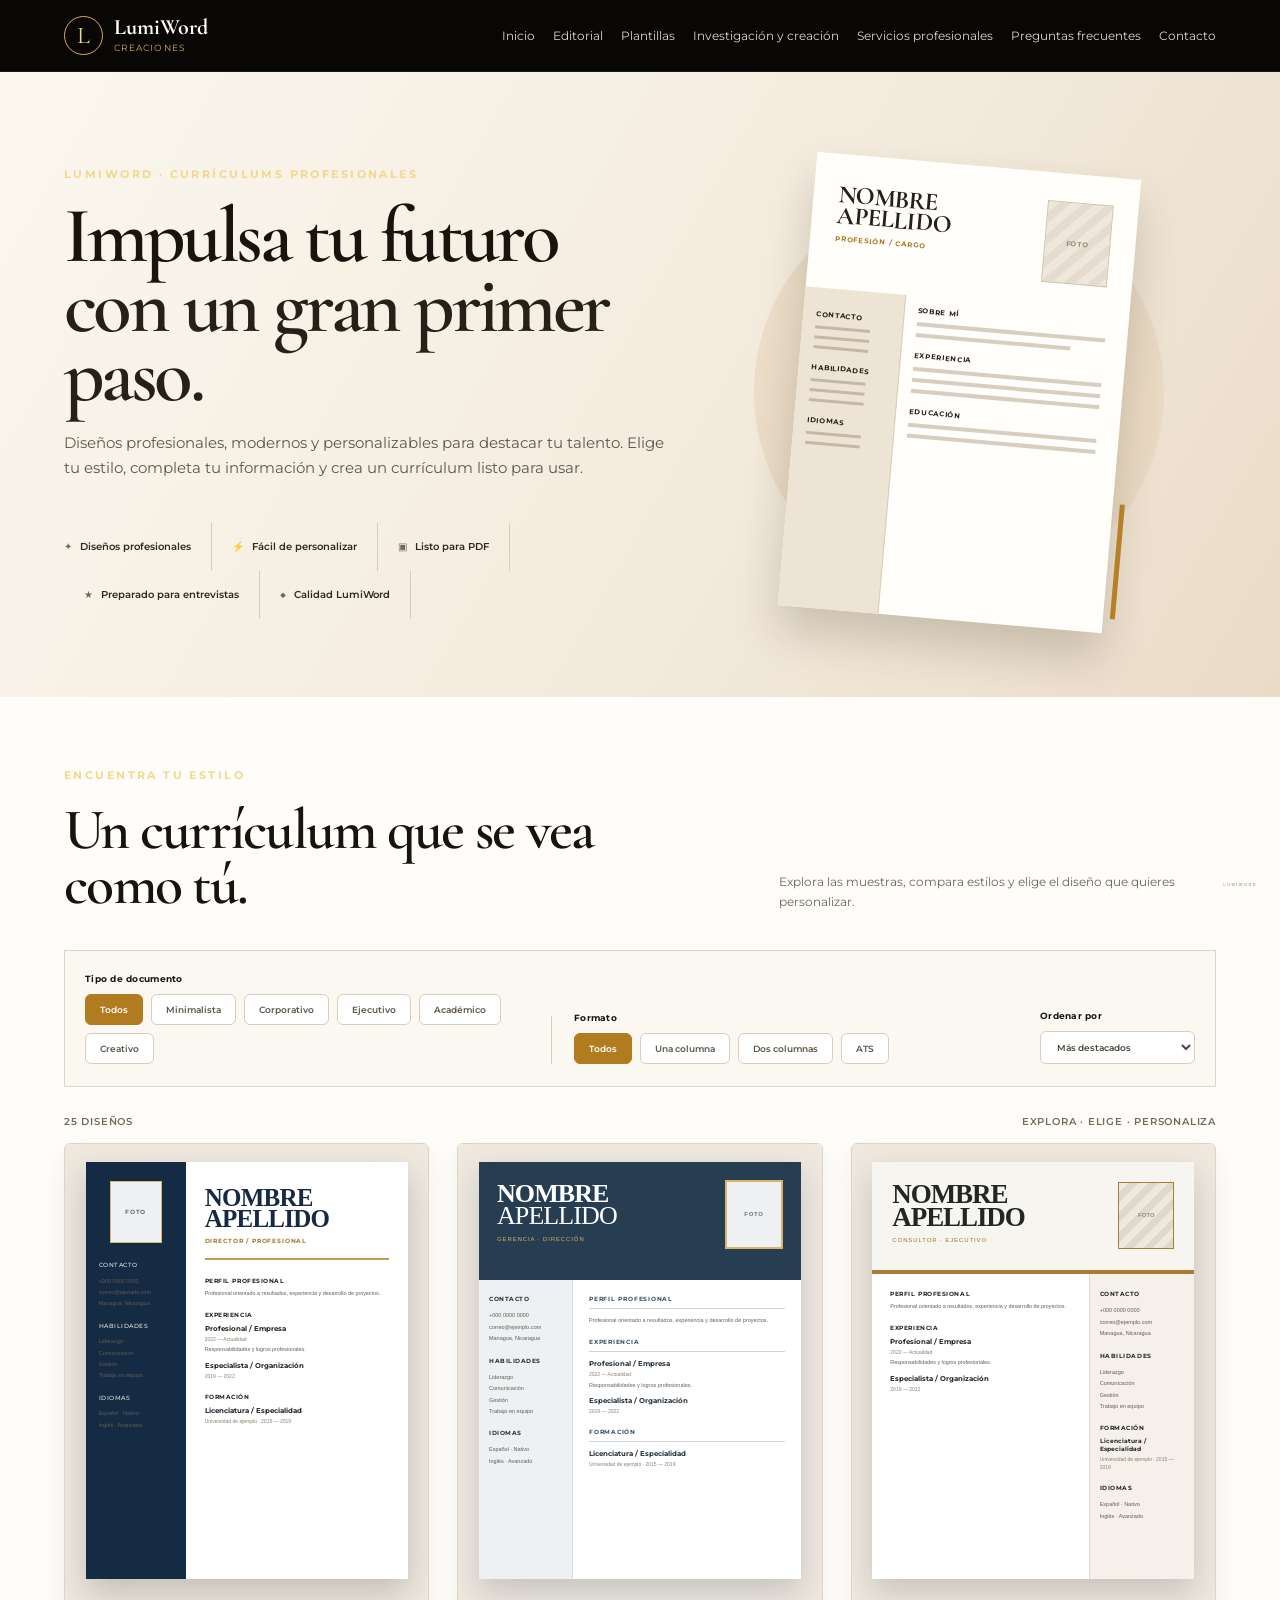
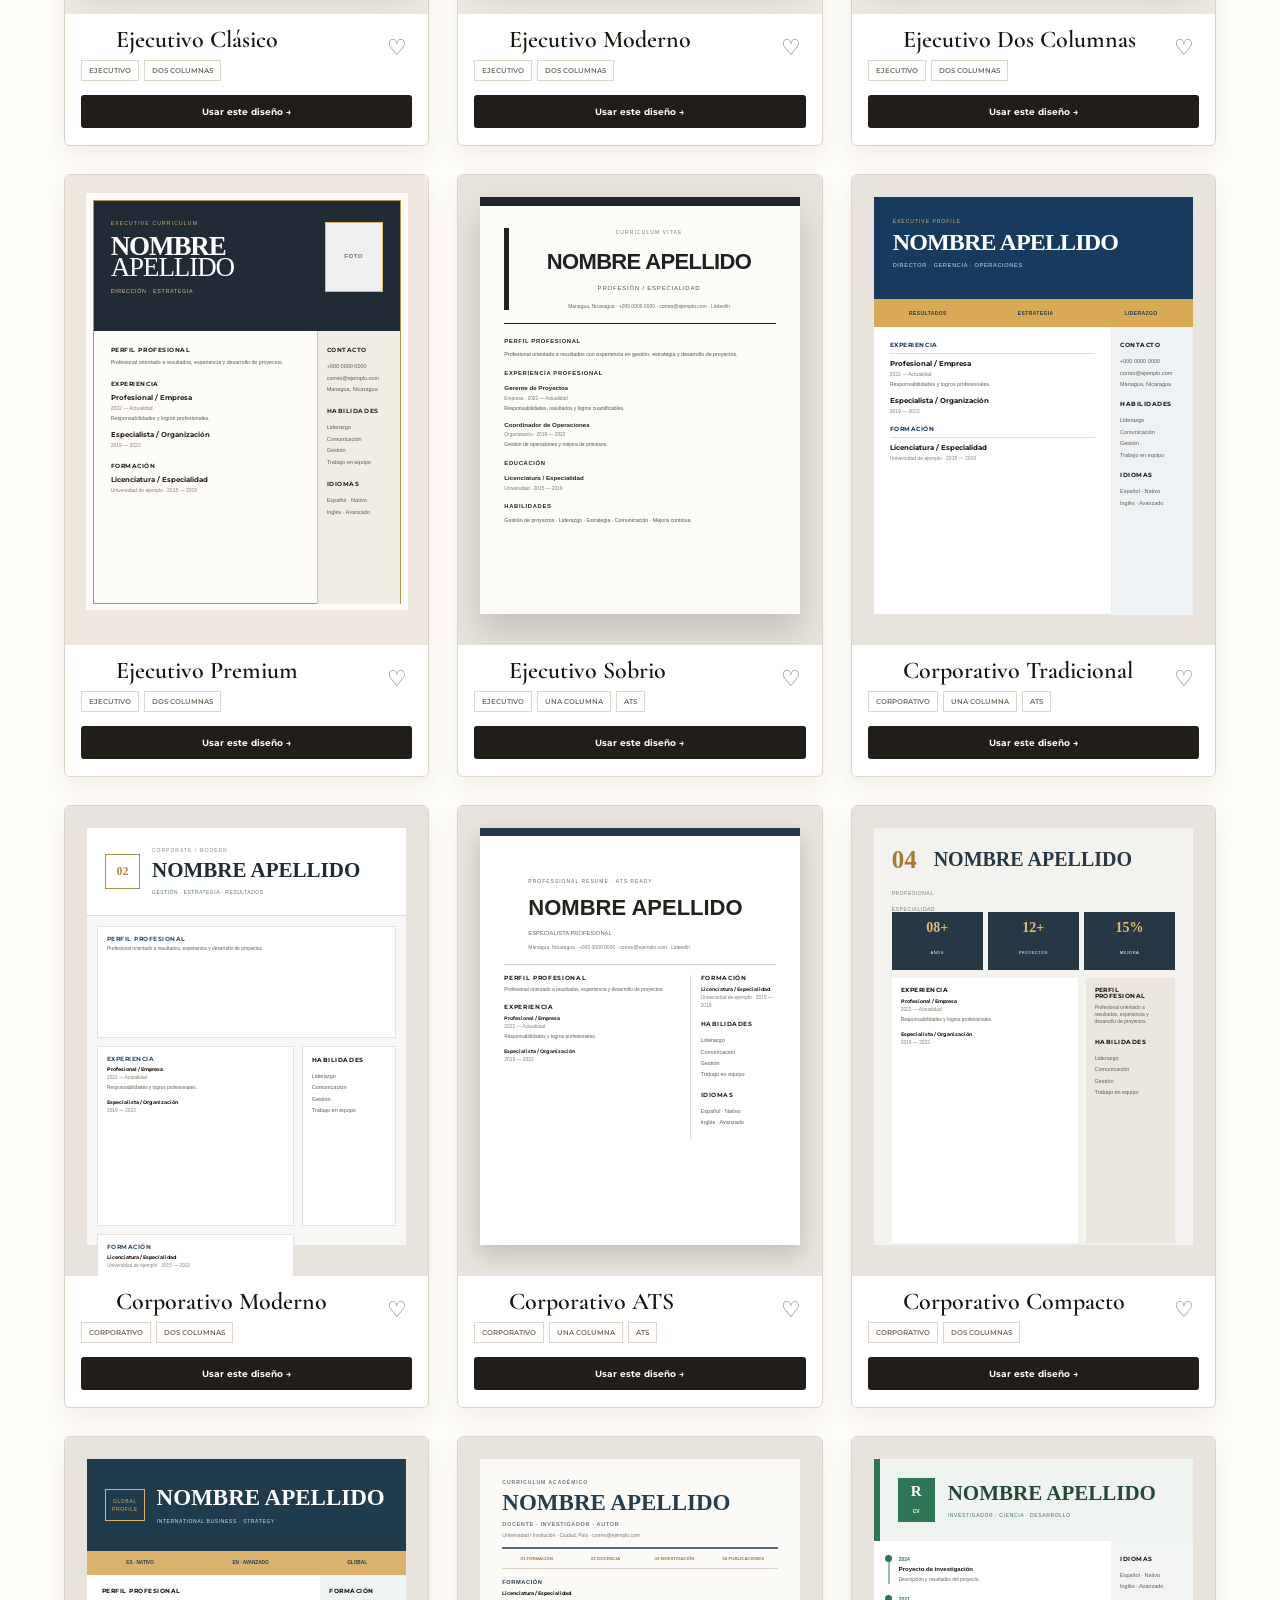
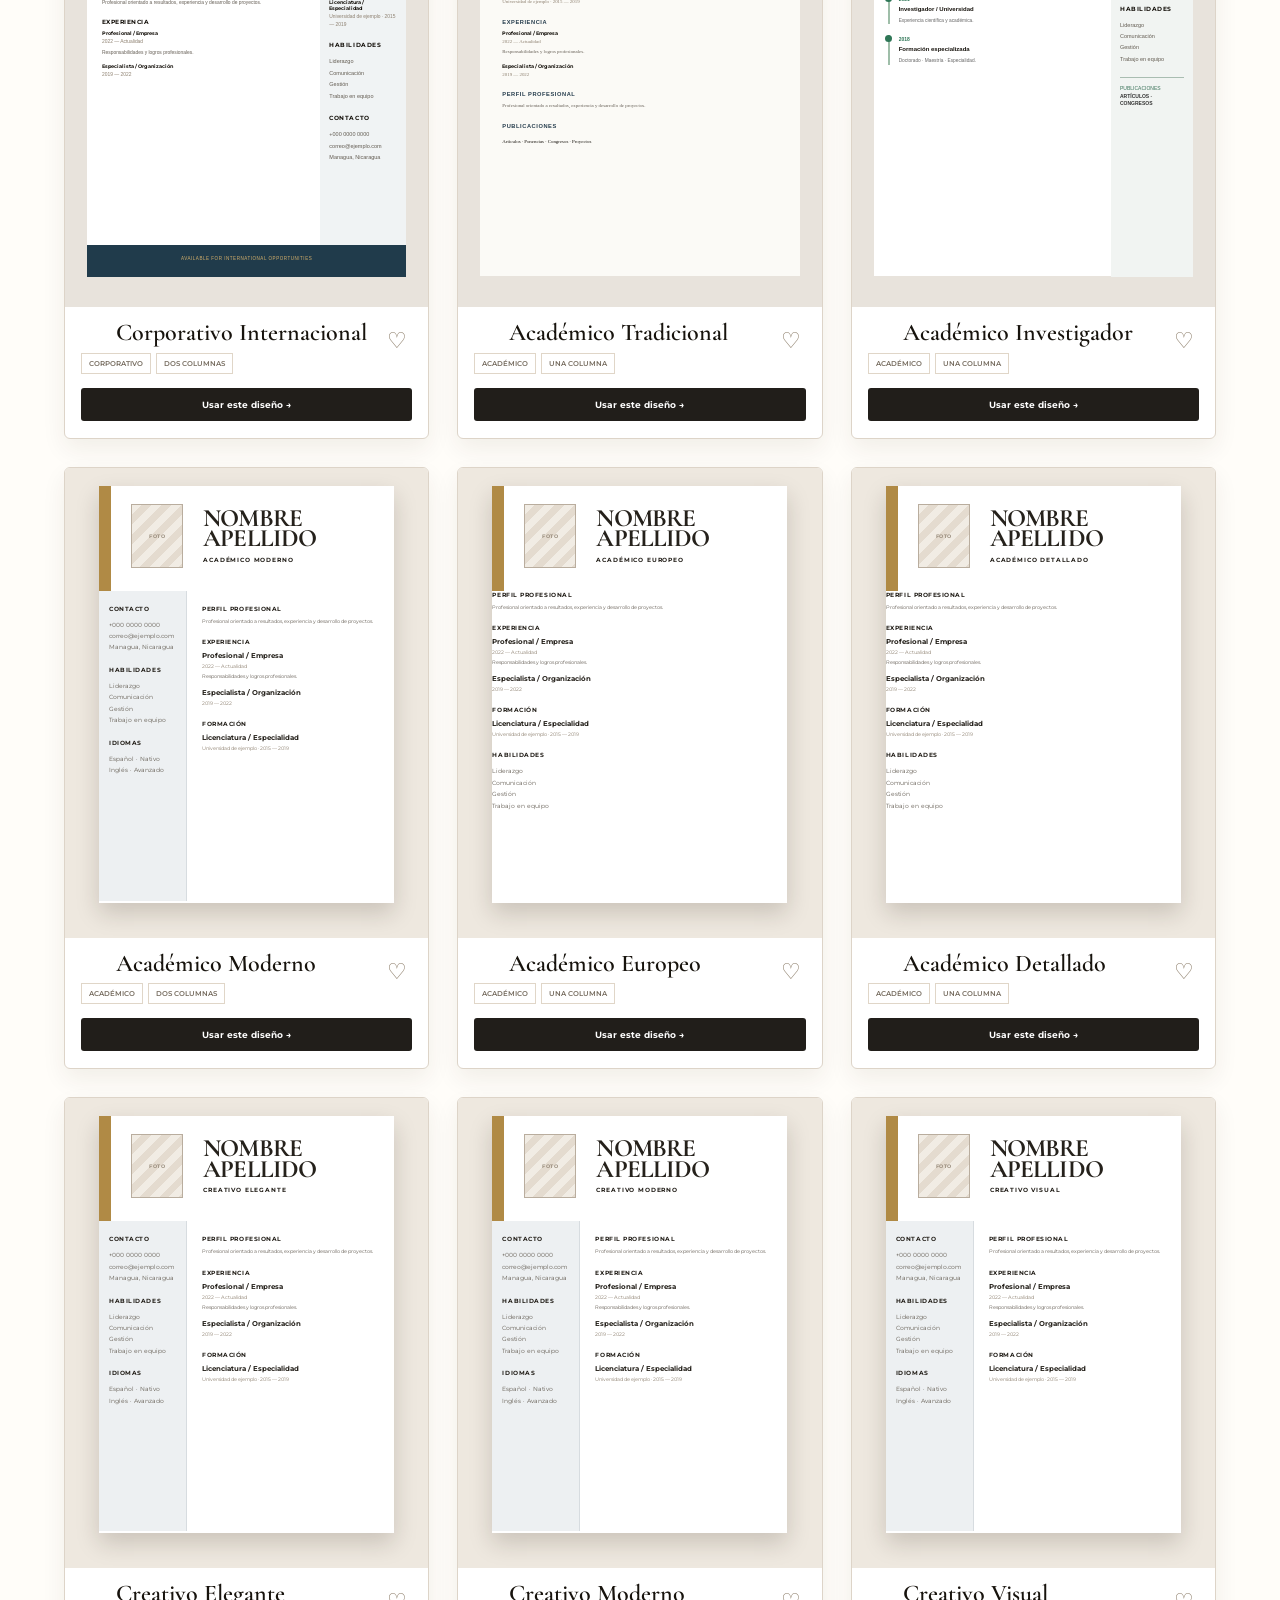
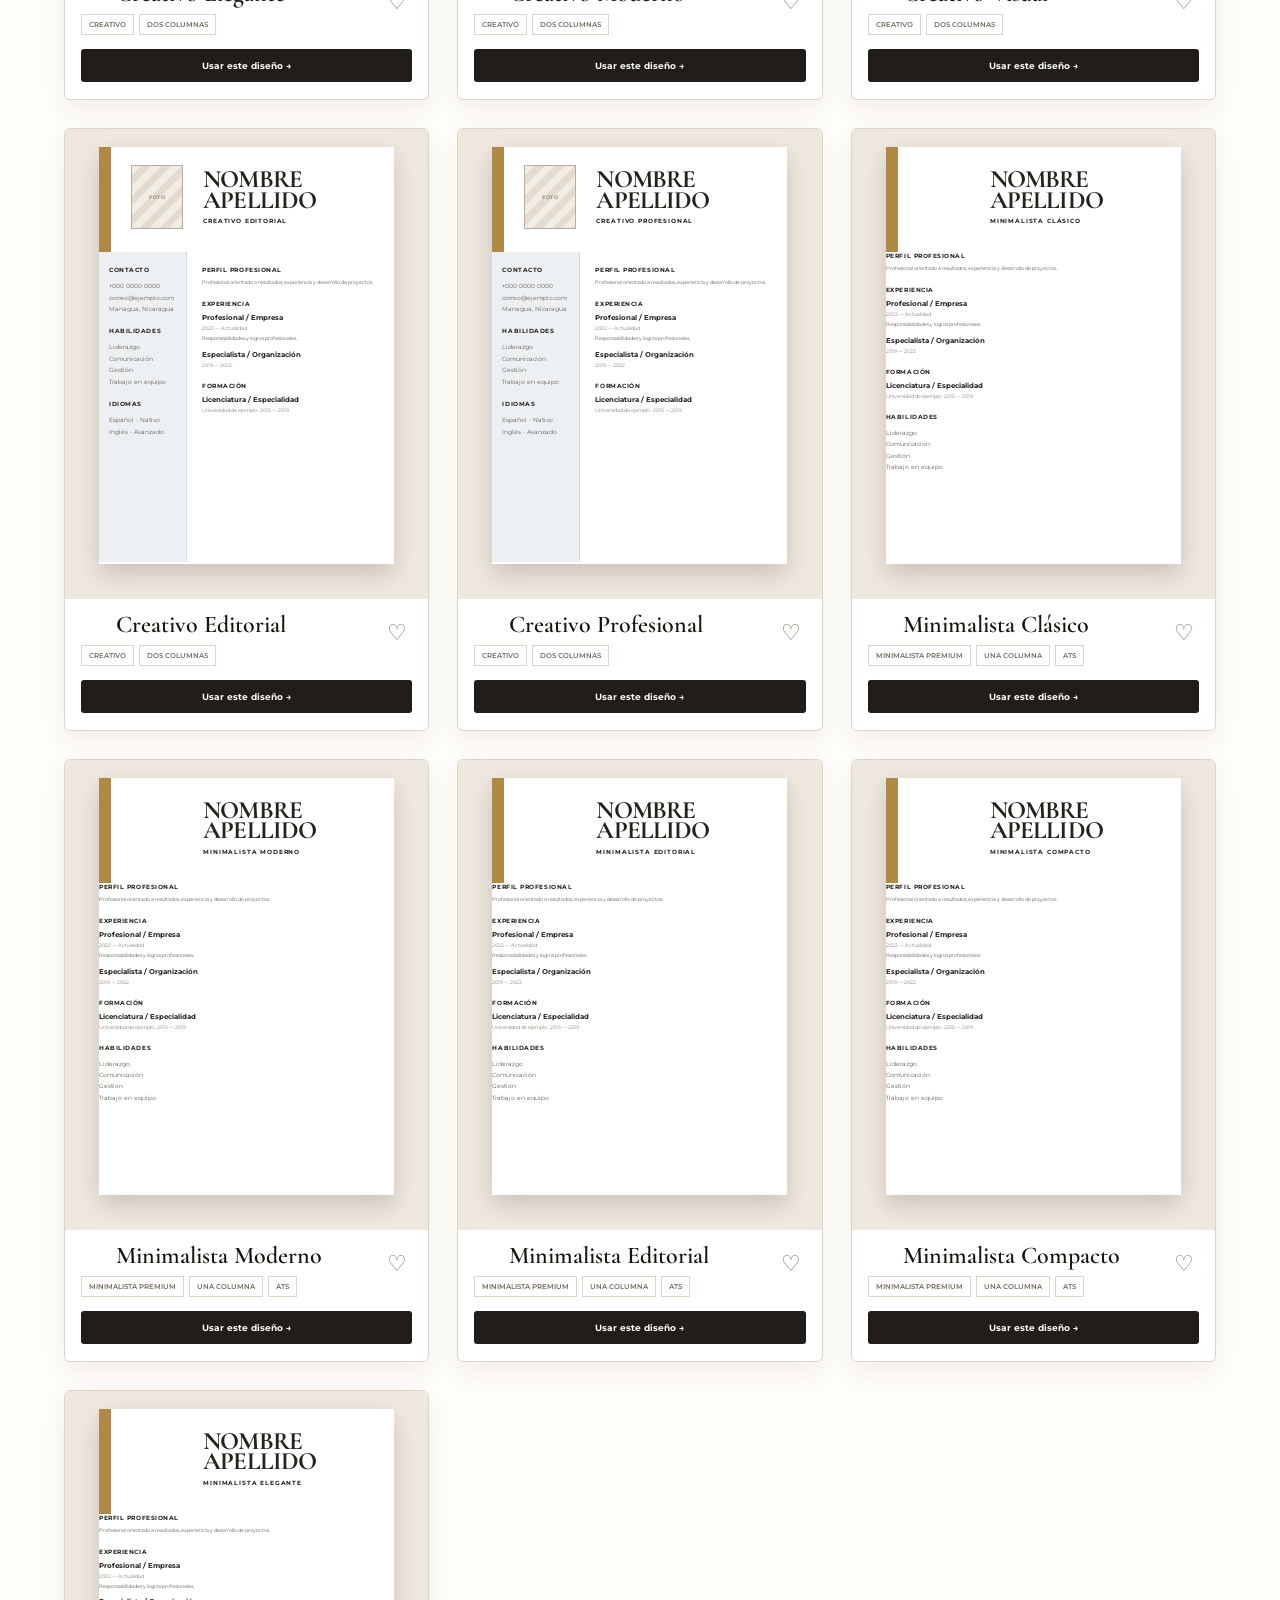
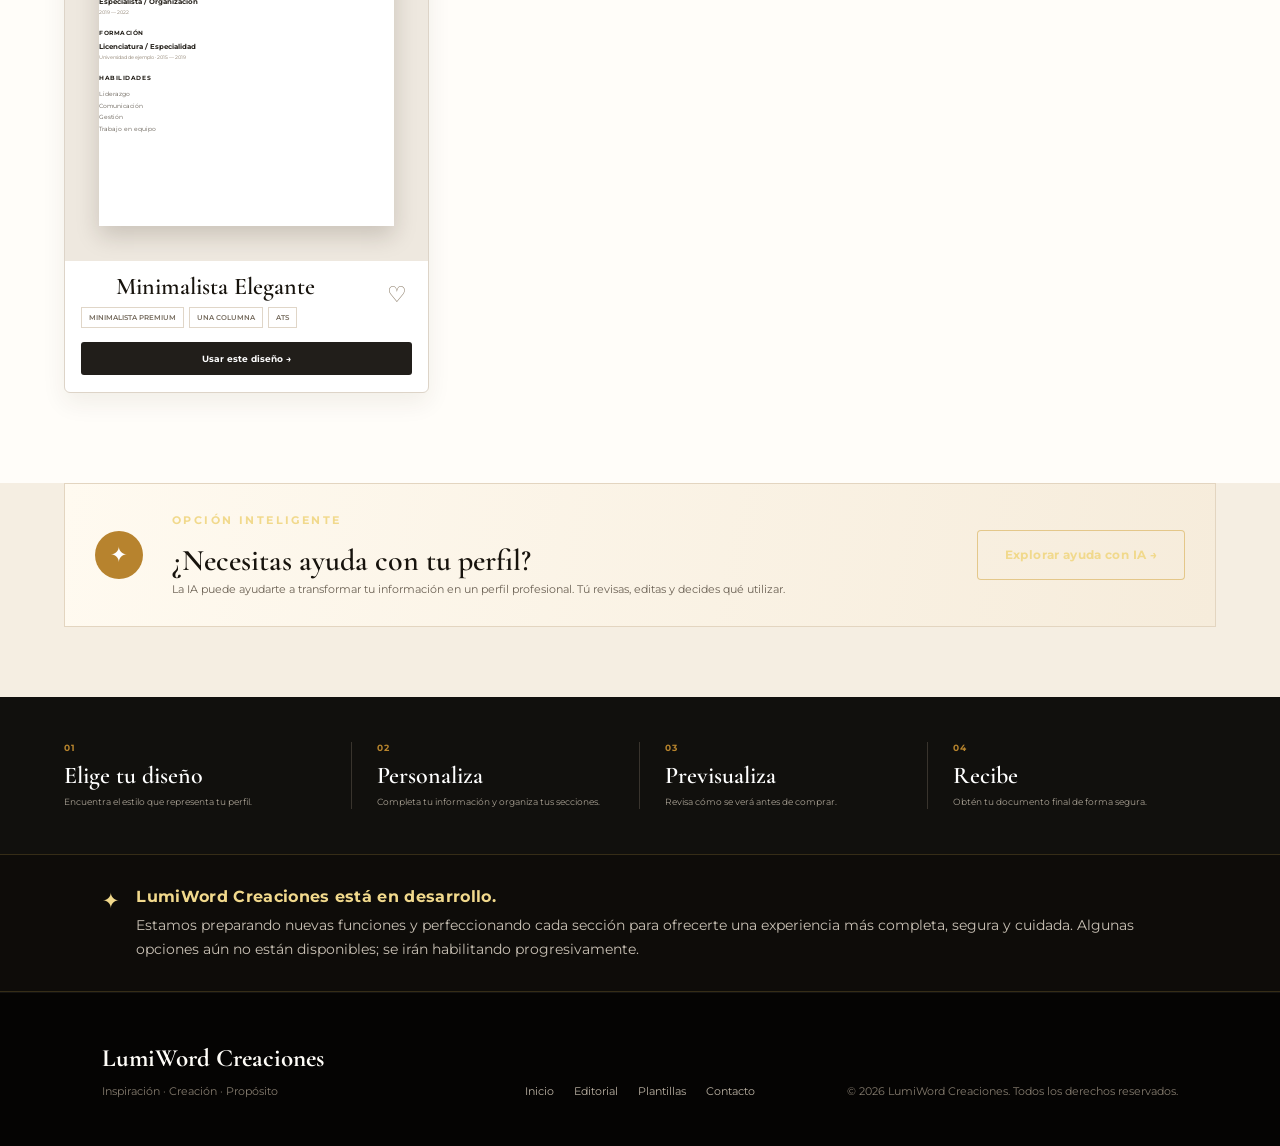
==== commit 993c5739: "Cambiar filtro a tipo de documento" ====
--- a/curriculum.html
+++ b/curriculum.html
@@ -2,6 +2,6 @@
 <html lang="es"><head><meta charset="UTF-8"><meta name="viewport" content="width=device-width, initial-scale=1.0"><meta name="description" content="Currículums LumiWord Creaciones: elige tu perfil, formato y diseño visual."><title>Currículums | LumiWord Creaciones</title><link rel="preconnect" href="https://fonts.googleapis.com"><link rel="preconnect" href="https://fonts.gstatic.com" crossorigin><link href="https://fonts.googleapis.com/css2?family=Cormorant+Garamond:wght@500;600;700&family=Montserrat:wght@400;500;600;700&display=swap" rel="stylesheet"><link rel="stylesheet" href="css/style.css"><link rel="stylesheet" href="css/curriculum.css"><link rel="stylesheet" href="css/curriculum-muestras.css"></head>
 <body><header class="site-header" id="inicio"><a class="brand" href="index.html" aria-label="LumiWord Creaciones, inicio"><span class="brand-mark">L</span><span><strong>LumiWord</strong><small>Creaciones</small></span></a><button class="menu-toggle" type="button" aria-label="Abrir menú" aria-expanded="false"><span></span><span></span><span></span></button><nav class="main-nav" aria-label="Navegación principal"><a href="index.html">Inicio</a><a href="editorial.html">Editorial</a><a class="active" href="plantillas.html">Plantillas</a><a href="index.html#investigacion">Investigación y creación</a><a href="index.html#servicios">Servicios profesionales</a><a href="index.html#faq">Preguntas frecuentes</a><a href="index.html#contacto">Contacto</a></nav></header>
 <main class="cv-builder"><section class="cv-market-hero"><div class="cv-market-copy"><p class="eyebrow">LUMIWORD · CURRÍCULUMS PROFESIONALES</p><h1>Impulsa tu futuro<br><span>con un gran primer paso.</span></h1><p>Diseños profesionales, modernos y personalizables para destacar tu talento. Elige tu estilo, completa tu información y crea un currículum listo para usar.</p><div class="cv-benefits"><span>✦ <b>Diseños profesionales</b></span><span>⚡ <b>Fácil de personalizar</b></span><span>▣ <b>Listo para PDF</b></span><span>★ <b>Preparado para entrevistas</b></span><span>◆ <b>Calidad LumiWord</b></span></div></div><div class="hero-resume-stage"><div class="hero-resume-sheet"><div class="hero-photo-placeholder">FOTO</div><div class="hero-resume-name">NOMBRE<br>APELLIDO</div><div class="hero-resume-role">PROFESIÓN / CARGO</div><div class="hero-resume-side"><b>CONTACTO</b><i></i><i></i><i></i><b>HABILIDADES</b><i></i><i></i><i></i><b>IDIOMAS</b><i></i><i></i></div><div class="hero-resume-main"><b>SOBRE MÍ</b><p></p><p></p><b>EXPERIENCIA</b><p></p><p></p><p></p><b>EDUCACIÓN</b><p></p><p></p></div></div></div></section>
-<section class="cv-catalog" id="catalogo"><div class="catalog-top"><div><p class="eyebrow">ENCUENTRA TU ESTILO</p><h2>Un currículum que se vea como tú.</h2></div><p>Explora las muestras, compara estilos y elige el diseño que quieres personalizar.</p></div><div class="selection-panel"><div class="selection-group"><strong>Tipo de perfil</strong><div class="choice-row" id="typeGrid"><button type="button" class="choice active" data-type="todos">Todos</button><button type="button" class="choice" data-type="estudiante">Estudiante</button><button type="button" class="choice" data-type="profesional">Profesional</button><button type="button" class="choice" data-type="ejecutivo">Ejecutivo</button><button type="button" class="choice" data-type="primer-empleo">Primer empleo</button><button type="button" class="choice" data-type="academico">Académico</button></div></div><div class="selection-divider"></div><div class="selection-group"><strong>Formato</strong><div class="choice-row" id="formatGrid"><button type="button" class="choice active" data-format="todos">Todos</button><button type="button" class="choice" data-format="one-column">Una columna</button><button type="button" class="choice" data-format="two-columns">Dos columnas</button><button type="button" class="choice" data-format="ats">ATS</button></div></div><div class="selection-sort"><strong>Ordenar por</strong><select id="sortDesign"><option value="recommended">Más destacados</option><option value="name">Nombre</option><option value="category">Estilo</option></select></div></div><div class="gallery-heading"><span id="galleryCount">25 diseños</span><span>Explora · elige · personaliza</span></div><div class="style-grid marketplace-grid" id="styleGrid"></div></section>
+<section class="cv-catalog" id="catalogo"><div class="catalog-top"><div><p class="eyebrow">ENCUENTRA TU ESTILO</p><h2>Un currículum que se vea como tú.</h2></div><p>Explora las muestras, compara estilos y elige el diseño que quieres personalizar.</p></div><div class="selection-panel"><div class="selection-group"><strong>Tipo de documento</strong><div class="choice-row" id="typeGrid"><button type="button" class="choice active" data-type="todos">Todos</button><button type="button" class="choice" data-type="minimalista">Minimalista</button><button type="button" class="choice" data-type="corporativo">Corporativo</button><button type="button" class="choice" data-type="ejecutivo">Ejecutivo</button><button type="button" class="choice" data-type="academico">Académico</button><button type="button" class="choice" data-type="creativo">Creativo</button></div></div><div class="selection-divider"></div><div class="selection-group"><strong>Formato</strong><div class="choice-row" id="formatGrid"><button type="button" class="choice active" data-format="todos">Todos</button><button type="button" class="choice" data-format="one-column">Una columna</button><button type="button" class="choice" data-format="two-columns">Dos columnas</button><button type="button" class="choice" data-format="ats">ATS</button></div></div><div class="selection-sort"><strong>Ordenar por</strong><select id="sortDesign"><option value="recommended">Más destacados</option><option value="name">Nombre</option><option value="category">Estilo</option></select></div></div><div class="gallery-heading"><span id="galleryCount">25 diseños</span><span>Explora · elige · personaliza</span></div><div class="style-grid marketplace-grid" id="styleGrid"></div></section>
 <section class="cv-color-customizer" id="colorCustomizer" hidden><div class="color-customizer-copy"><p class="eyebrow">PERSONALIZACIÓN VISUAL</p><h2>Hazlo tuyo.</h2><p>Elige el color de acento de tu currículum antes de completar tus datos.</p></div><div class="color-swatches"><button type="button" data-color="#B58A3A" aria-label="Dorado"></button><button type="button" data-color="#1F3A5F" aria-label="Azul"></button><button type="button" data-color="#2F6B61" aria-label="Verde"></button><button type="button" data-color="#6B4C7A" aria-label="Ciruela"></button><button type="button" data-color="#9A4D4D" aria-label="Borgoña"></button><button type="button" data-color="#222222" aria-label="Negro"></button></div><div class="color-customizer-preview" id="colorCustomizerPreview"></div><div class="color-customizer-actions"><button class="btn btn-outline" type="button" id="closeColorCustomizer">Volver</button><button class="btn btn-gold" type="button" id="confirmColorCustomizer">Continuar →</button></div></section><section class="ai-option"><div class="ai-icon">✦</div><div><p class="eyebrow">OPCIÓN INTELIGENTE</p><h2>¿Necesitas ayuda con tu perfil?</h2><p>La IA puede ayudarte a transformar tu información en un perfil profesional. Tú revisas, editas y decides qué utilizar.</p></div><button type="button" class="btn btn-outline" id="aiProfileButton">Explorar ayuda con IA →</button></section><section class="cv-flow"><div><span>01</span><strong>Elige tu diseño</strong><small>Encuentra el estilo que representa tu perfil.</small></div><div><span>02</span><strong>Personaliza</strong><small>Completa tu información y organiza tus secciones.</small></div><div><span>03</span><strong>Previsualiza</strong><small>Revisa cómo se verá antes de comprar.</small></div><div><span>04</span><strong>Recibe</strong><small>Obtén tu documento final de forma segura.</small></div></section><section class="cv-form-area" id="preguntas" hidden><div class="builder-heading"><div><p class="eyebrow">PERSONALIZACIÓN</p><h2>Cuéntanos sobre ti.</h2></div><p>El formulario se adapta al diseño seleccionado.</p></div><div class="question-intro" id="questionIntro"><strong>Selecciona un diseño para comenzar.</strong><span>Aquí aparecerá el formulario adaptado.</span></div><form id="cvForm" class="cv-form" novalidate></form><div class="form-actions" id="formActions" hidden><button class="btn btn-outline" type="button" id="backToStyles">Cambiar diseño</button><button class="btn btn-gold" type="button" id="saveDraft">Guardar avance</button><button class="btn btn-gold" type="button" id="continuePreview">Continuar a previsualización</button></div></section></main>
 <footer class="site-footer"><div><strong>LumiWord Creaciones</strong><p>Inspiración · Creación · Propósito</p></div><div class="footer-links"><a href="index.html">Inicio</a><a href="editorial.html">Editorial</a><a href="plantillas.html">Plantillas</a><a href="index.html#contacto">Contacto</a></div><p class="copyright">© <span id="year"></span> LumiWord Creaciones. Todos los derechos reservados.</p></footer><script src="js/app.js"></script><script src="js/curriculum.js"></script><script src="assets/curriculum/catalogo-disenos.js"></script><script src="js/curriculum-catalogo.js"></script></body></html>
--- a/css/curriculum-muestras.css
+++ b/css/curriculum-muestras.css
@@ -48,3 +48,366 @@
 .cv-academic-trad{padding:23px 25px}.at-name{font:700 19px Georgia,serif}.at-role{font-size:5px;letter-spacing:1px;margin:6px 0}.cv-academic-trad header p{font-size:5px;color:#777}.at-rule{border-top:3px double #526879;margin:13px 0}.cv-academic-trad .cv-main-section{margin-bottom:10px}.at-publications{border-top:1px solid #cbd2d7;margin-top:8px;padding-top:9px}.at-publications h5{font-size:5px;letter-spacing:1px}
 
 .cv-academic-research header{height:91px;background:#eef3f6;display:flex;align-items:center;padding:14px 17px}.ar-photo{width:55px;height:62px;background:#fff;border:1px solid #9aaab5;display:flex;align-items:center;justify-content:center;margin-right:13px;font-size:5px}.ar-name{font:700 17px Georgia,serif;color:#26384d}.ar-role{font-size:5px;letter-spacing:1px;margin-top:5px}.ar-line{font-size:5px;color:#71808b;margin-top:5px}.ar-body{display:grid;grid-template-columns:76px 1fr;height:327px}.cv-academic-research aside{background:#26384d;color:#fff;padding:13px 8px}.cv-academic-research main{padding:14px 15px}.ar-timeline{border-left:2px solid #b17b20;padding-left:10px}.ar-timeline span{display:block;color:#b17b20;font-weight:700;font-size:6px;margin-bottom:2px}.ar-timeline strong{display:block;font-size:6px}.ar-timeline p{margin:3px 0 10px;line-height:1.3}.ar-publications{border-top:1px solid #d4d9dc;padding-top:9px}.ar-publications h5{font-size:5px;letter-spacing:1px}
+
+/* PALETA DINÁMICA — la estructura permanece, cambia el acento */
+.color-preview .ec-main header{border-bottom-color:var(--cv-accent)!important}
+.color-preview .ec-role,.color-preview .ec-sidebar h6{color:var(--cv-accent)!important}
+.color-preview .e2-top{border-bottom-color:var(--cv-accent)!important}
+.color-preview .e2-role{color:var(--cv-accent)!important}
+.color-preview .ep-frame{border-color:var(--cv-accent)!important}
+.color-preview .ep-role,.color-preview .ep-kicker{color:var(--cv-accent)!important}
+.color-preview .em-role{color:var(--cv-accent)!important}
+.color-preview .em-header{border-bottom:4px solid var(--cv-accent)!important}
+.color-preview .cv-design-head{border-left-color:var(--cv-accent)!important}
+.color-preview .cv-design-side{border-left-color:var(--cv-accent)!important}
+.color-preview .cv-design-ats{border-bottom-color:var(--cv-accent)!important}
+.color-preview .cv-design-international{border-bottom-color:var(--cv-accent)!important}
+.color-preview .cv-design-research{border-left-color:var(--cv-accent)!important}
+
+/* REFINAMIENTO VISUAL 05–12 · arquitecturas diferenciadas */
+.cv-corp-trad{font-family:Arial,sans-serif}.cv-corp-trad .ct-top{height:92px;padding:16px 19px;display:flex;justify-content:space-between;align-items:flex-end;background:#f5f2ec;border-top:9px solid #26384d}.ct-kicker{font-size:4.5px;letter-spacing:1.4px;color:#8b6a35;margin-bottom:6px}.ct-name{font:700 21px/.86 Georgia,serif;color:#1b2b3c}.ct-role{font-size:5px;letter-spacing:.9px;margin-top:6px}.ct-contact{text-align:right;font-size:4.8px;line-height:1.55;color:#68717a}.ct-ribbon{height:20px;background:#26384d;color:#fff;padding:6px 19px;box-sizing:border-box;font-size:4.4px;letter-spacing:1px}.ct-main{padding:14px 19px}.ct-main .cv-main-section{margin-bottom:9px}
+
+.cv-corp-moderno{font-family:Arial,sans-serif}.cv-corp-moderno header{height:86px;padding:15px 18px;display:flex;align-items:center;background:#fff;border-bottom:1px solid #d8d8d8}.cm-photo{width:52px;height:60px;border:0;background:#253b4e;color:#fff;display:flex;align-items:center;justify-content:center;margin-right:12px;font-size:5px;letter-spacing:.8px}.cm-kicker{font-size:4.5px;letter-spacing:1.2px;color:#8a8a8a}.cm-name{font:700 18px Georgia,serif}.cm-role{font-size:5px;letter-spacing:.7px;margin-top:5px;color:#365d72}.cm-modules{display:grid;grid-template-columns:1.25fr .75fr;grid-template-rows:auto auto;height:332px}.cm-modules section,.cm-modules aside{padding:12px 13px;border-bottom:1px solid #ddd}.cm-modules aside{grid-column:2;grid-row:1 / span 2;background:#f0f4f4;border-left:1px solid #d5dddd}.cm-modules section:nth-of-type(1){grid-column:1;grid-row:1;background:#faf9f6}.cm-modules section:nth-of-type(2){grid-column:1;grid-row:2}.cm-feature .cv-main-section{margin-bottom:7px}.cv-corp-moderno .cv-mini-section{margin-bottom:9px}
+
+.cv-corp-ats{font-family:Arial,sans-serif;padding:0}.cv-corp-ats header{padding:18px 23px 12px;border-bottom:2px solid #222}.ca-kicker{font-size:4.5px;letter-spacing:1.2px;color:#777;margin-bottom:6px}.ca-name{font:700 21px Georgia,serif}.ca-role{font-size:5px;letter-spacing:.8px;margin-top:5px}.cv-corp-ats header p{font-size:4.8px;color:#555;margin:7px 0 0}.ca-main{padding:13px 23px}.ca-main .cv-main-section,.ca-main .cv-mini-section{margin-bottom:9px}.ca-main h5{font-size:5px;letter-spacing:.9px;border-bottom:1px solid #bbb;padding-bottom:4px}.ca-main p{font-size:5.2px;line-height:1.35}
+
+.cv-corp-compact{font-family:Arial,sans-serif}.cv-corp-compact header{height:70px;padding:11px 15px;display:flex;align-items:center;background:#202c38;color:#fff}.cc-index{font:700 18px Georgia,serif;color:#d5b56c;width:34px}.cc-name{font:700 16px Georgia,serif}.cc-role{font-size:4.8px;letter-spacing:.8px;color:#cbd4da;margin-top:4px}.cv-corp-compact .cc-photo{margin-left:auto;width:42px;height:48px;background:#eef0f1;color:#66717b}.cc-bento{display:grid;grid-template-columns:1.55fr .75fr;grid-template-rows:1.35fr 1fr 0.7fr;height:340px}.cc-bento>section{padding:10px 11px;border-bottom:1px solid #ddd;border-right:1px solid #ddd}.cc-bento .cc-large{grid-row:1 / span 2;background:#faf9f5}.cc-bento section:nth-child(2){background:#f0f3f4}.cc-bento section:nth-child(3){background:#e7edf0}.cc-bento section:nth-child(4){grid-column:1}.cc-bento .cc-contact{grid-column:2;background:#202c38;color:#fff;border-right:0}.cc-bento .cv-main-section,.cc-bento .cv-mini-section{margin-bottom:7px}
+
+.cv-corp-international{font-family:Arial,sans-serif}.cv-corp-international header{height:82px;padding:14px 18px;background:#172c3c;color:#fff}.cv-corp-international .cv-photo-placeholder{position:absolute;right:17px;top:15px;width:42px;height:52px}.ci-kicker{font-size:4.2px;letter-spacing:1.4px;color:#d5b56c}.ci-name{font:700 18px Georgia,serif}.ci-role{font-size:4.8px;letter-spacing:.8px;color:#cbd8df;margin-top:5px}.ci-languages{display:flex;gap:4px;padding:7px 18px;background:#d5b56c;color:#172c3c;font-size:4.2px;letter-spacing:.5px}.ci-languages span{padding-right:5px;border-right:1px solid rgba(23,44,60,.3)}.ci-content{display:grid;grid-template-columns:1fr 77px;height:276px}.ci-content main{padding:12px 14px}.ci-content aside{background:#eef2f3;padding:12px 8px}.ci-content .cv-main-section,.ci-content .cv-mini-section{margin-bottom:9px}.cv-corp-international footer{height:27px;background:#172c3c;color:#d5b56c;padding:9px 18px;box-sizing:border-box;text-align:left;font-size:4px;letter-spacing:.7px}
+
+.cv-academic-trad{font-family:Georgia,serif;padding:0}.cv-academic-trad header{padding:18px 22px 12px;border-bottom:1px solid #536b78}.at-label{font:600 4.5px Arial,sans-serif;letter-spacing:1.5px;color:#536b78;margin-bottom:6px}.at-name{font:700 20px Georgia,serif}.at-role{font:5px Arial,sans-serif;letter-spacing:.8px;margin-top:5px}.cv-academic-trad header p{font:4.8px Arial,sans-serif;color:#777}.at-credentials{display:grid;grid-template-columns:repeat(4,1fr);border-bottom:1px solid #ccd2d5}.at-credentials span{padding:8px 4px;text-align:center;font:600 4px Arial,sans-serif;letter-spacing:.5px;color:#536b78;border-right:1px solid #d5dadd}.cv-academic-trad main{padding:12px 22px}.cv-academic-trad .cv-main-section{margin-bottom:9px}.cv-academic-trad .cv-main-section h5{font-size:5px;color:#536b78}.at-publications{border-top:1px solid #cbd2d7;margin-top:7px;padding-top:7px}.at-publications h5{font:600 5px Arial,sans-serif;letter-spacing:1px;color:#536b78}
+
+.cv-academic-research{font-family:Arial,sans-serif}.cv-academic-research header{height:77px;background:#26384d;color:#fff;padding:12px 15px;display:flex}.ar-code{width:48px;font:700 7px/1.1 Arial,sans-serif;letter-spacing:1px;color:#d5b56c;border-right:1px solid #60717f;margin-right:13px;padding-top:4px}.ar-name{font:700 17px Georgia,serif;color:#fff}.ar-role{font-size:4.7px;letter-spacing:.8px;color:#d6e0e5;margin-top:5px}.ar-line{font-size:4.5px;color:#aebcc5;margin-top:4px}.ar-research-body{display:grid;grid-template-columns:1fr 76px;height:341px}.ar-research-body main{padding:12px 14px}.ar-research-body aside{padding:12px 8px;background:#eef1f2;border-left:1px solid #d4dadd}.ar-timeline{border-left:2px solid #b17b20;padding-left:9px}.ar-timeline>div{margin-bottom:9px;position:relative}.ar-timeline>div:before{content:"";position:absolute;left:-13px;top:2px;width:5px;height:5px;background:#b17b20;border-radius:50%}.ar-timeline span{display:block;font-size:5px;font-weight:700;color:#9b712c}.ar-timeline strong{display:block;font-size:6px;margin-top:2px}.ar-timeline p{font-size:5px;line-height:1.3;color:#60666a;margin:3px 0}.ar-research-body main>.cv-main-section{margin-top:7px}.ar-pubs{margin-top:12px;padding-top:8px;border-top:1px solid #cbd2d5;font-size:4.7px;letter-spacing:.8px;color:#536b78}.ar-pubs b{display:block;margin-top:4px;font-weight:400;letter-spacing:0}
+
+/* IMPACTO VISUAL — segunda dirección de arte 05–12 */
+.cv-ats-sobrio{background:#fcfbf8!important;padding:22px 24px!important;border-top:9px solid #1f252b;box-sizing:border-box}
+.cv-ats-sobrio .as-kicker{font:700 4.5px Arial,sans-serif;letter-spacing:1.8px;color:#8b6b3c}
+.cv-ats-sobrio .as-name{font:700 27px/.78 Georgia,serif;letter-spacing:-1px;margin:9px 0 6px;color:#15191d}
+.cv-ats-sobrio .as-role{font:700 5.5px Arial,sans-serif;letter-spacing:1.1px;color:#454b50}
+.cv-ats-sobrio .as-contact{font-size:4.7px;color:#73777a;margin-top:9px}
+.cv-ats-sobrio .as-rule{border-top:3px solid #b08a45;margin:14px 0 10px}
+.cv-ats-sobrio .cv-main-section h5,.cv-ats-sobrio .cv-mini-section b{font-size:5px;letter-spacing:1.3px;color:#1f252b;border-left:4px solid #b08a45;padding-left:6px}
+.cv-ats-sobrio .cv-main-section p,.cv-ats-sobrio .cv-mini-section span{font-size:5.2px;line-height:1.38}
+
+.cv-corp-trad{background:#fff!important}
+.cv-corp-trad .ct-top{height:101px!important;background:#1d3449!important;color:#fff!important;border-top:0!important;padding:18px 18px 15px!important;align-items:center!important}
+.cv-corp-trad .ct-kicker{color:#d5b56c;font-size:4.2px}
+.cv-corp-trad .ct-name{font-size:25px!important;color:#fff!important}
+.cv-corp-trad .ct-role{color:#dce4e9}
+.cv-corp-trad .ct-contact{color:#d3dce2}
+.cv-corp-trad .ct-ribbon{height:24px;background:#d5b56c;color:#1d3449;padding:7px 18px;font-weight:700}
+.cv-corp-trad .ct-main{padding:14px 20px!important;position:relative}
+.cv-corp-trad .ct-main:before{content:"01";position:absolute;right:17px;top:12px;font:700 20px Georgia,serif;color:#e6e0d6}
+.cv-corp-trad .cv-main-section h5{color:#1d3449;border-bottom:2px solid #d5b56c;padding-bottom:4px}
+
+.cv-corp-moderno{background:#f6f7f7!important}
+.cv-corp-moderno header{height:101px!important;background:#f6f7f7!important;border-bottom:0!important;padding:15px 17px!important}
+.cv-corp-moderno .cm-photo{width:57px;height:67px;background:#d5b56c;color:#1f3446;font-weight:700}
+.cv-corp-moderno .cm-kicker{font-size:4px;letter-spacing:1.3px;color:#71808b}
+.cv-corp-moderno .cm-name{font-size:22px}
+.cv-corp-moderno .cm-role{font-size:5px;color:#1f5f62;letter-spacing:1px}
+.cv-corp-moderno .cm-modules{grid-template-columns:1fr 92px!important;grid-template-rows:96px 118px 90px!important;height:317px!important}
+.cv-corp-moderno .cm-modules section,.cv-corp-moderno .cm-modules aside{padding:10px 12px}
+.cv-corp-moderno .cm-modules .cm-feature{background:#1f5f62;color:#fff}
+.cv-corp-moderno .cm-modules .cm-feature h5{color:#d9c18a;border-bottom-color:rgba(255,255,255,.35)}
+.cv-corp-moderno .cm-modules aside{grid-column:2!important;grid-row:1 / span 3!important;background:#e3ecea;border-left:5px solid #1f5f62!important}
+.cv-corp-moderno .cm-modules section:nth-of-type(2){grid-column:1!important;grid-row:2!important;background:#fff}
+.cv-corp-moderno .cm-modules section:nth-of-type(3){grid-column:1!important;grid-row:3!important;background:#ebe7df}
+.cv-corp-moderno .cv-main-section p{font-size:5.1px}
+
+.cv-corp-ats{background:#fff!important}
+.cv-corp-ats header{padding:19px 24px 13px!important;border-bottom:5px solid #26384d!important;text-align:left!important}
+.cv-corp-ats .ca-kicker{color:#26384d;font-weight:700}
+.cv-corp-ats .ca-name{font-size:25px}
+.cv-corp-ats .ca-role{font-size:5.2px;letter-spacing:1px;color:#68737b}
+.cv-corp-ats .ca-main{padding:13px 24px!important}
+.cv-corp-ats .ca-main .cv-main-section h5{font-size:5px;letter-spacing:1.2px;border-bottom:0!important;border-left:5px solid #26384d;padding-left:7px;background:#f0f3f5;padding-top:4px;padding-bottom:4px}
+.cv-corp-ats .ca-main .cv-main-section{margin-bottom:8px}
+
+.cv-corp-compact{background:#f4f1eb!important}
+.cv-corp-compact header{height:83px!important;background:#f4f1eb!important;padding:11px 15px!important;border-bottom:4px solid #b17b20!important}
+.cv-corp-compact .cc-index{font-size:25px;color:#b17b20}
+.cv-corp-compact .cc-name{font-size:19px;color:#1f2932}
+.cv-corp-compact .cc-photo{width:47px;height:56px;border:2px solid #1f2932;background:#fff}
+.cv-corp-compact .cc-bento{height:331px!important;grid-template-columns:1.35fr .85fr!important;grid-template-rows:1.5fr .8fr .65fr!important;gap:5px;background:#f4f1eb}
+.cv-corp-compact .cc-bento>section{border:0!important;padding:10px!important;background:#fff!important}
+.cv-corp-compact .cc-bento .cc-large{background:#1f2932!important;color:#fff}
+.cv-corp-compact .cc-bento .cc-large h5{color:#d5b56c}
+.cv-corp-compact .cc-bento section:nth-child(2){background:#d9e4e4!important}
+.cv-corp-compact .cc-bento section:nth-child(3){background:#d5b56c!important}
+.cv-corp-compact .cc-bento section:nth-child(4){background:#ebe4d8!important}
+.cv-corp-compact .cc-bento .cc-contact{background:#1f2932!important}
+
+.cv-corp-international{background:#fff!important}
+.cv-corp-international header{height:94px!important;background:#102b3c!important;padding:17px 18px!important}
+.cv-corp-international .ci-kicker{color:#d8b45e;letter-spacing:1.8px}
+.cv-corp-international .ci-name{font-size:24px}
+.cv-corp-international .ci-role{font-size:4.7px;letter-spacing:1px}
+.cv-corp-international .ci-languages{height:28px;box-sizing:border-box;padding:9px 18px!important;background:#d8b45e!important;font-weight:700}
+.cv-corp-international .ci-content{grid-template-columns:1fr 83px!important;height:270px!important}
+.cv-corp-international .ci-content aside{background:#e8eff1!important;border-left:5px solid #102b3c!important;color:#24333d!important}
+.cv-corp-international .ci-content main{padding:13px 15px!important}
+.cv-corp-international footer{height:26px;background:#102b3c!important;color:#d8b45e!important;padding:8px 18px!important}
+
+.cv-academic-trad{background:#fbfaf7!important}
+.cv-academic-trad header{padding:16px 22px 11px!important;border-bottom:0!important}
+.cv-academic-trad .at-label{display:inline-block;background:#26384d;color:#fff;padding:5px 7px;font-size:4px;letter-spacing:1.4px}
+.cv-academic-trad .at-name{font-size:25px!important;margin-top:8px}
+.cv-academic-trad .at-role{color:#536b78;font-weight:700}
+.cv-academic-trad .at-credentials{background:#e9e3d8!important;border-top:1px solid #c8b99e;border-bottom:1px solid #c8b99e}
+.cv-academic-trad .at-credentials span{color:#26384d;padding:9px 3px}
+.cv-academic-trad main{padding:12px 22px!important}
+.cv-academic-trad main .cv-main-section h5{font-size:5.2px;color:#26384d;border-bottom:2px solid #b08a45;padding-bottom:4px}
+
+.cv-academic-research{background:#fff!important}
+.cv-academic-research header{height:89px!important;background:#213d36!important;padding:13px 15px!important}
+.cv-academic-research .ar-code{color:#d8c08a;border-right-color:#71857d}
+.cv-academic-research .ar-name{font-size:22px!important}
+.cv-academic-research .ar-role{color:#dce6e1}
+.cv-academic-research .ar-line{color:#b9c9c1}
+.cv-academic-research .ar-research-body{height:329px!important;grid-template-columns:1fr 82px!important}
+.cv-academic-research .ar-research-body main{padding:13px 15px!important}
+.cv-academic-research .ar-research-body aside{background:#edf2ef!important;border-left:5px solid #213d36!important}
+.cv-academic-research .ar-timeline{border-left:3px solid #b08a45!important;padding-left:10px}
+.cv-academic-research .ar-timeline>div:before{background:#b08a45!important;width:7px;height:7px;left:-15px}
+.cv-academic-research .ar-timeline span{font-size:5.5px;color:#9b742d}
+.cv-academic-research .ar-timeline strong{font-size:6.5px}
+.cv-academic-research .ar-pubs{border-top:2px solid #b08a45!important;color:#213d36}
+
+/* LUMIWORD · DIRECCIÓN DE ARTE — 05–12 · contraste, firma visual y presencia */
+.cv-ats-sobrio{box-shadow:0 18px 35px rgba(0,0,0,.16)!important}
+.cv-ats-sobrio:after{content:"LUMIWORD";position:absolute;right:23px;bottom:13px;font:700 4px Arial,sans-serif;letter-spacing:1.4px;color:#b7aa96}
+.cv-corp-trad .ct-top:after{content:"EXECUTIVE";position:absolute;left:18px;top:10px;font:700 4px Arial,sans-serif;letter-spacing:1.8px;color:#d5b56c}
+.cv-corp-trad .ct-top{position:relative!important}
+.cv-corp-trad .ct-ribbon{letter-spacing:1.3px!important}
+.cv-corp-moderno{border-left:8px solid #1f5f62;box-sizing:border-box}
+.cv-corp-moderno header{padding-left:14px!important}
+.cv-corp-moderno .cm-modules section:nth-of-type(2):before{content:"02";float:right;font:700 15px Georgia,serif;color:#d9d9d5}
+.cv-corp-ats{border-top:8px solid #26384d;box-sizing:border-box}
+.cv-corp-ats header{border-bottom:1px solid #c8cdd0!important}
+.cv-corp-ats .ca-main:before{content:"EXPERIENCIA PROFESIONAL";display:block;font:700 4px Arial,sans-serif;letter-spacing:1.4px;color:#8b6b3c;margin-bottom:5px}
+.cv-corp-compact{border:5px solid #202c38;box-sizing:border-box}
+.cv-corp-compact header{border-bottom:0!important}
+.cv-corp-compact .cc-bento{padding:5px}
+.cv-corp-international{border-bottom:8px solid #102b3c;box-sizing:border-box}
+.cv-corp-international .ci-languages span:last-child{border:0!important;margin-left:auto}
+.cv-academic-trad{border-top:8px solid #26384d;box-sizing:border-box}
+.cv-academic-trad .at-credentials span:first-child{background:#26384d;color:#fff!important}
+.cv-academic-research{border-left:8px solid #213d36;box-sizing:border-box}
+.cv-academic-research header{padding-left:11px!important}
+.cv-academic-research .ar-research-body aside:before{content:"CV";display:block;font:700 18px Georgia,serif;color:#213d36;border-bottom:2px solid #b08a45;padding-bottom:7px;margin-bottom:9px}
+
+
+/* =========================================================
+   DIRECCIÓN DE ARTE PREMIUM — CONCEPTOS 05–12
+   No son variaciones de color: cambia composición, ritmo
+   visual, jerarquía y arquitectura de cada CV.
+   ========================================================= */
+.premium-window{background:#e8e3dc!important;padding:22px!important;height:470px!important}
+.premium-window .cv-real{box-sizing:border-box}
+
+.cv-ats-sobrio.premium-ats{height:418px;background:#fff;padding:25px 25px;font-family:Arial,sans-serif;color:#202020}
+.premium-ats header{border-left:5px solid #222;padding-left:13px}
+.premium-ats .ats-kicker{font-size:5px;letter-spacing:.22em;color:#777;margin-bottom:8px}
+.premium-ats .ats-name{font-size:22px;font-weight:700;letter-spacing:-.03em}
+.premium-ats .ats-role{font-size:6px;text-transform:uppercase;letter-spacing:.13em;margin-top:5px;color:#555}
+.premium-ats .ats-contact{font-size:5px;color:#666;margin-top:8px}
+.premium-ats .ats-rule{height:1px;background:#222;margin:13px 0}
+.premium-ats section{margin-bottom:10px}
+.premium-ats h5{font-size:5.8px;letter-spacing:.12em;margin:0 0 5px;color:#222}
+.premium-ats p{font-size:5.3px;line-height:1.5;color:#555;margin:0}
+.premium-ats .ats-job{margin-bottom:7px}
+.premium-ats .ats-job b{display:block;font-size:6.2px}
+.premium-ats .ats-job span{display:block;font-size:4.8px;color:#777;margin:2px 0}
+.premium-ats .ats-job p{font-size:5px}
+
+.corp-command{height:418px;background:#fff;font-family:Arial,sans-serif}
+.cc-banner{height:102px;background:#173b5e;color:#fff;padding:20px 19px;box-sizing:border-box;position:relative}
+.cc-banner span{display:block;color:#d6ae63;font-size:5px;letter-spacing:.2em;margin-bottom:7px}
+.cc-banner strong{display:block;font:700 24px/.85 Georgia,serif;letter-spacing:-.035em}
+.cc-banner em{display:block;color:#d6dfe5;font-size:5.5px;letter-spacing:.13em;font-style:normal;margin-top:8px}
+.cc-strip{height:28px;background:#d8aa55;display:flex;align-items:center;justify-content:space-around;color:#173b5e;font-size:5px;font-weight:700;letter-spacing:.08em}
+.cc-command-body{display:grid;grid-template-columns:1fr 82px;height:288px}
+.cc-command-body main{padding:14px 16px}
+.cc-command-body aside{background:#eef2f5;padding:14px 9px}
+.cc-command-body aside .cv-mini-section{margin-bottom:12px}
+.cc-command-body main .cv-main-section{margin-bottom:10px}
+.cc-command-body main h5{color:#173b5e;border-bottom:1px solid #d9dee2;padding-bottom:4px}
+
+.corp-modular{height:418px;background:#f7f7f5;font-family:Arial,sans-serif}
+.corp-modular header{height:88px;background:#fff;padding:17px 18px;display:flex;gap:12px;align-items:center;border-bottom:1px solid #d8d8d5}
+.cm-index{width:35px;height:35px;border:1px solid #b28a4c;display:grid;place-items:center;color:#b28a4c;font:700 12px Georgia}
+.cm-kicker{font-size:5px;letter-spacing:.2em;color:#888}
+.cm-name{font:700 21px Georgia,serif;color:#202c35;margin-top:4px}
+.cm-role{font-size:5px;color:#547083;letter-spacing:.1em;margin-top:5px}
+.cm-dashboard{padding:10px;display:grid;grid-template-columns:1.35fr .65fr;grid-template-rows:112px 180px;gap:8px}
+.cm-dashboard>div{background:#fff;border:1px solid #e3e2df;padding:9px;box-sizing:border-box;overflow:hidden}
+.cm-dashboard .cv-main-section{margin-bottom:7px}
+.cm-dashboard h5{font-size:5.5px;margin-bottom:4px;color:#304f63}
+.cm-dashboard p,.cm-dashboard strong,.cm-dashboard small{font-size:4.8px!important}
+.cm-profile{grid-column:1/3}
+.cm-skills{grid-column:2}
+.cm-education{grid-column:1}
+.cm-experience{grid-column:1;grid-row:2}
+
+.ats-premium{height:418px;background:#fff;padding:22px 24px;font-family:Arial,sans-serif}
+.ats-premium header{border-bottom:3px solid #203d57;padding-bottom:9px}
+.ats-premium .ats-topline{font-size:5px;letter-spacing:.2em;color:#526777}
+.ats-premium .ats-name{font-size:22px;font-weight:700;margin-top:5px}
+.ats-premium .ats-role{font-size:5.8px;color:#526777;margin-top:4px}
+.ats-premium header p{font-size:5px;color:#777;margin:5px 0 0}
+.ats-columns{display:grid;grid-template-columns:1.5fr .75fr;gap:13px;padding-top:10px}
+.ats-columns>section{border-left:1px solid #d8dde0;padding-left:10px}
+.ats-columns h5{font-size:5.5px;letter-spacing:.12em}
+.ats-columns p,.ats-columns strong,.ats-columns small{font-size:4.9px!important}
+
+.corp-compact-premium{height:418px;background:#f4f2ee;padding:18px;font-family:Arial,sans-serif}
+.corp-compact-premium header{height:66px;display:grid;grid-template-columns:32px 1fr;gap:10px;align-items:center}
+.compact-number{font:700 25px Georgia;color:#a77932}
+.compact-name{font:700 20px Georgia;color:#263746}
+.compact-role{font-size:5px;color:#777;letter-spacing:.12em;margin-top:5px}
+.compact-metrics{display:grid;grid-template-columns:repeat(3,1fr);gap:5px;margin-bottom:8px}
+.compact-metrics div{background:#263746;color:#fff;padding:8px 5px;text-align:center}
+.compact-metrics b{display:block;font:700 14px Georgia;color:#e0bb77}
+.compact-metrics span{font-size:4px;letter-spacing:.12em}
+.compact-body{display:grid;grid-template-columns:1.35fr .65fr;gap:8px}
+.compact-body main,.compact-body aside{background:#fff;padding:9px;min-height:265px;box-sizing:border-box}
+.compact-body aside{background:#ebe7df}
+.compact-body h5{font-size:5.5px}
+.compact-body p,.compact-body strong,.compact-body small{font-size:4.9px!important}
+
+.corp-global{height:418px;background:#fff;font-family:Arial,sans-serif}
+.corp-global header{height:92px;background:#203b4b;color:#fff;padding:18px;display:flex;gap:12px;align-items:center}
+.global-code{border:1px solid #d9b36c;padding:7px 6px;color:#d9b36c;font-size:5px;letter-spacing:.12em;text-align:center}
+.global-name{font:700 23px Georgia}
+.global-role{font-size:5px;color:#d8e1e5;letter-spacing:.13em;margin-top:6px}
+.global-langs{height:24px;background:#d9b36c;display:flex;align-items:center;justify-content:space-around;font-size:4.7px;font-weight:700;color:#203b4b}
+.global-body{display:grid;grid-template-columns:1fr 86px;height:270px}
+.global-body main{padding:13px 15px}
+.global-body aside{background:#f0f3f4;padding:13px 9px}
+.global-body h5{font-size:5.5px}
+.global-body p,.global-body strong,.global-body small{font-size:4.9px!important}
+.corp-global footer{height:32px;background:#203b4b;color:#d9b36c;text-align:center;padding-top:10px;box-sizing:border-box;font-size:4.5px;letter-spacing:.12em}
+
+.academic-scholar-premium{height:418px;background:#fbfaf6;padding:20px 22px;font-family:Georgia,serif}
+.academic-scholar-premium header{border-bottom:2px solid #596f7c;padding-bottom:9px}
+.acad-label{font:700 5px Arial;color:#687984;letter-spacing:.2em}
+.acad-name{font:700 23px Georgia;color:#263d4d;margin-top:5px}
+.acad-role{font:700 5.5px Arial;color:#687984;letter-spacing:.12em;margin-top:5px}
+.academic-scholar-premium header p{font:5px Arial;color:#777;margin:5px 0 0}
+.acad-nav{display:grid;grid-template-columns:repeat(4,1fr);border-bottom:1px solid #d9d5cd;margin-bottom:10px}
+.acad-nav span{font:700 4.3px Arial;color:#a0783e;padding:7px 2px;text-align:center}
+.academic-scholar-premium main h5{font:700 5.7px Arial;color:#263d4d;letter-spacing:.1em}
+.academic-scholar-premium main p,.academic-scholar-premium main strong,.academic-scholar-premium main small{font-size:4.9px!important}
+
+.research-premium{height:418px;background:#fff;font-family:Arial,sans-serif}
+.research-premium header{height:82px;background:#eef3f0;padding:17px 18px;display:flex;gap:13px;align-items:center;border-left:6px solid #2e7656}
+.research-mark{width:37px;height:44px;background:#2e7656;color:#fff;text-align:center;padding-top:5px;box-sizing:border-box;font:700 15px Georgia}
+.research-mark small{font:700 5px Arial}
+.research-name{font:700 21px Georgia;color:#244738}
+.research-role{font-size:5px;color:#397158;letter-spacing:.13em;margin-top:5px}
+.research-grid{display:grid;grid-template-columns:1fr 82px;height:336px}
+.research-grid main{padding:14px 14px}
+.research-grid aside{background:#f1f4f2;padding:14px 9px}
+.research-timeline>div{border-left:2px solid #9fbea9;padding-left:9px;margin-bottom:11px;position:relative}
+.research-timeline>div:before{content:"";position:absolute;left:-5px;top:0;width:7px;height:7px;background:#2e7656;border-radius:50%}
+.research-timeline b{font-size:5px;color:#2e7656;display:block}
+.research-timeline strong{font-size:6px;display:block;margin-top:2px}
+.research-timeline p{font-size:4.8px;color:#666;line-height:1.4;margin:3px 0 0}
+.research-pubs{margin-top:14px;border-top:1px solid #a9bdb1;padding-top:7px;font-size:5px;color:#397158;line-height:1.5}
+.research-pubs b{font-size:5px;color:#333}
+
+@media(max-width:900px){.marketplace-grid{grid-template-columns:repeat(2,minmax(0,1fr))}}
+@media(max-width:600px){.marketplace-grid{grid-template-columns:1fr}.cv-sample-window{height:450px}}
+
+
+/* =========================================================
+   FORMATO REAL DE PREVISUALIZACIÓN — CARTA US LETTER
+   8.5 × 11 pulgadas → proporción 0.7727
+   La miniatura mantiene esta proporción visual.
+   ========================================================= */
+.cv-sample-window{
+  height:470px;
+  padding:18px;
+  align-items:flex-start;
+}
+.cv-sheet,
+.cv-real.cv-executive-classic,
+.cv-real.cv-executive-modern,
+.cv-real.cv-executivo-two,
+.cv-real.cv-executive-premium,
+.cv-real.cv-ats-sobrio,
+.cv-real.cv-corp-trad,
+.cv-real.cv-corp-moderno,
+.cv-real.cv-corp-ats,
+.cv-real.cv-corp-compact,
+.cv-real.cv-corp-international,
+.cv-real.cv-academic-trad,
+.cv-real.cv-academic-research,
+.cv-real.cv-academic-modern,
+.cv-real.cv-academic-european,
+.cv-real.cv-academic-detailed,
+.cv-real.cv-creative-elegant,
+.cv-real.cv-creative-modern,
+.cv-real.cv-creative-visual,
+.cv-real.cv-creative-editorial,
+.cv-real.cv-creative-professional,
+.cv-real.cv-minimal-classic,
+.cv-real.cv-minimal-modern,
+.cv-real.cv-minimal-editorial,
+.cv-real.cv-minimal-compact,
+.cv-real.cv-minimal-premium{
+  width:322px;
+  height:417px;
+  aspect-ratio:8.5/11;
+}
+.cv-real.cv-executive-classic{grid-template-columns:100px 1fr}
+.ec-sidebar{padding:19px 13px}
+.ec-main{padding:25px 19px 18px}
+.cv-real.cv-executive-modern .em-header{height:118px}
+.cv-real.cv-executivo-two .e2-top{height:112px}
+.premium-window .cv-real{max-width:322px}
+.premium-window .cv-real.corp-command,
+.premium-window .cv-real.corp-modular,
+.premium-window .cv-real.ats-premium,
+.premium-window .cv-real.corp-compact-premium,
+.premium-window .cv-real.corp-global,
+.premium-window .cv-real.academic-scholar-premium,
+.premium-window .cv-real.research-premium,
+.premium-window .cv-real.premium-ats{
+  width:322px;
+  height:417px;
+}
+@media(max-width:600px){
+  .cv-sample-window{height:450px;padding:14px}
+  .cv-sheet,
+  .cv-real.cv-executive-classic,
+  .cv-real.cv-executive-modern,
+  .cv-real.cv-executivo-two,
+  .cv-real.cv-executive-premium,
+  .cv-real.cv-ats-sobrio,
+  .cv-real.cv-corp-trad,
+  .cv-real.cv-corp-moderno,
+  .cv-real.cv-corp-ats,
+  .cv-real.cv-corp-compact,
+  .cv-real.cv-corp-international,
+  .cv-real.cv-academic-trad,
+  .cv-real.cv-academic-research,
+  .cv-real.cv-academic-modern,
+  .cv-real.cv-academic-european,
+  .cv-real.cv-academic-detailed,
+  .cv-real.cv-creative-elegant,
+  .cv-real.cv-creative-modern,
+  .cv-real.cv-creative-visual,
+  .cv-real.cv-creative-editorial,
+  .cv-real.cv-creative-professional,
+  .cv-real.cv-minimal-classic,
+  .cv-real.cv-minimal-modern,
+  .cv-real.cv-minimal-editorial,
+  .cv-real.cv-minimal-compact,
+  .cv-real.cv-minimal-premium,
+  .premium-window .cv-real{
+    width:322px;
+    height:417px;
+  }
+}
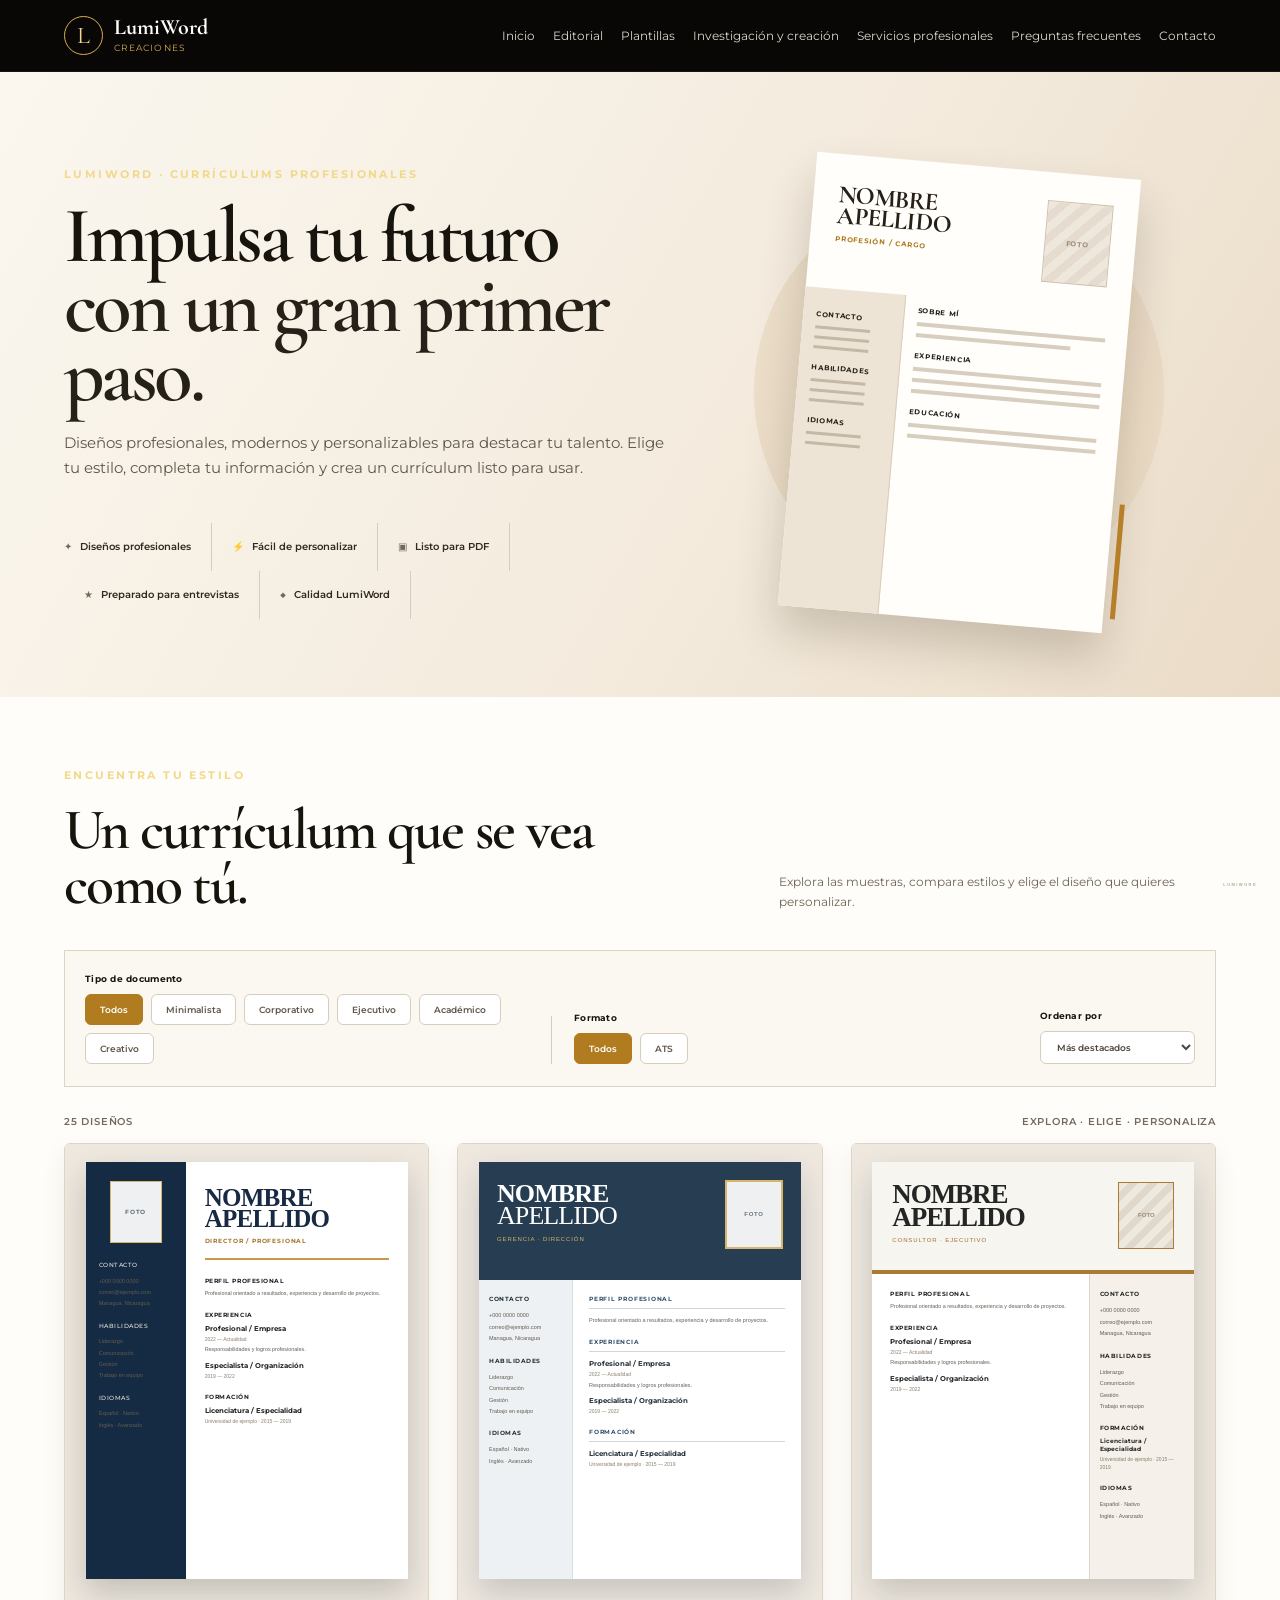
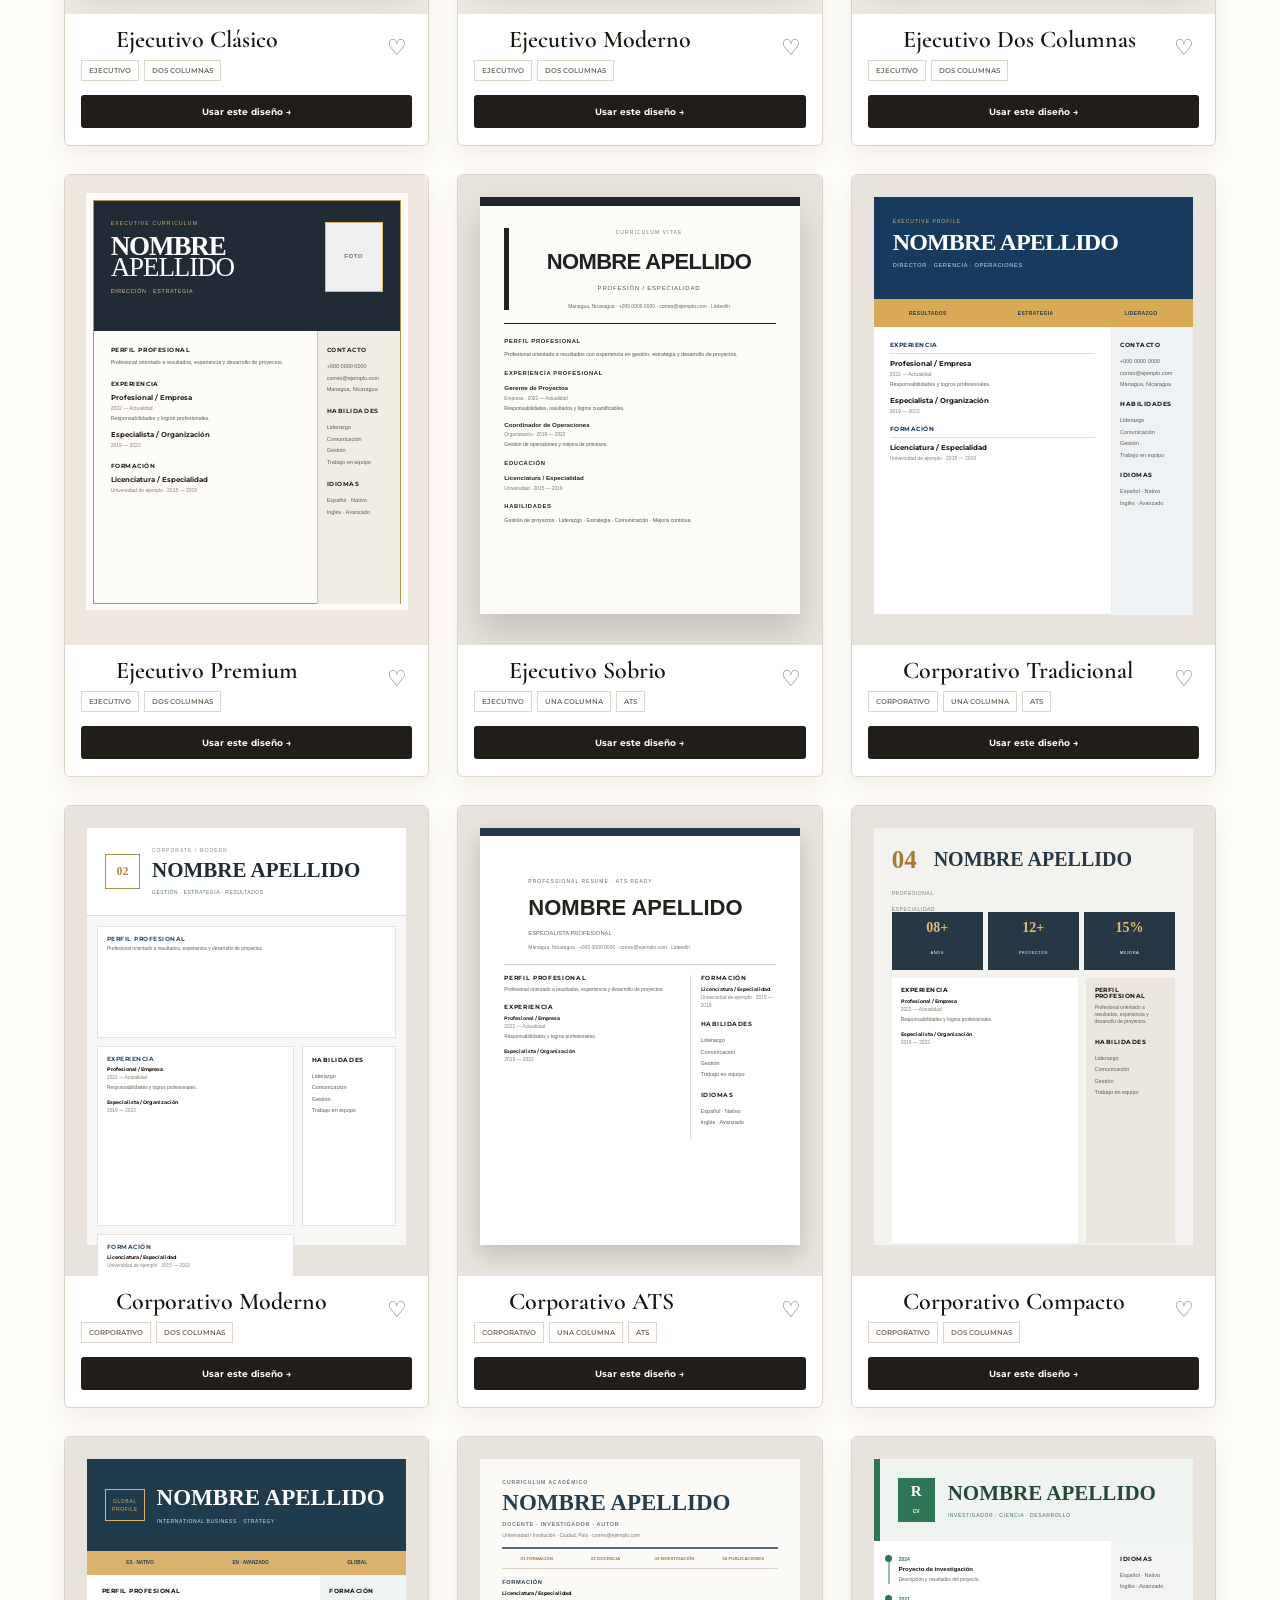
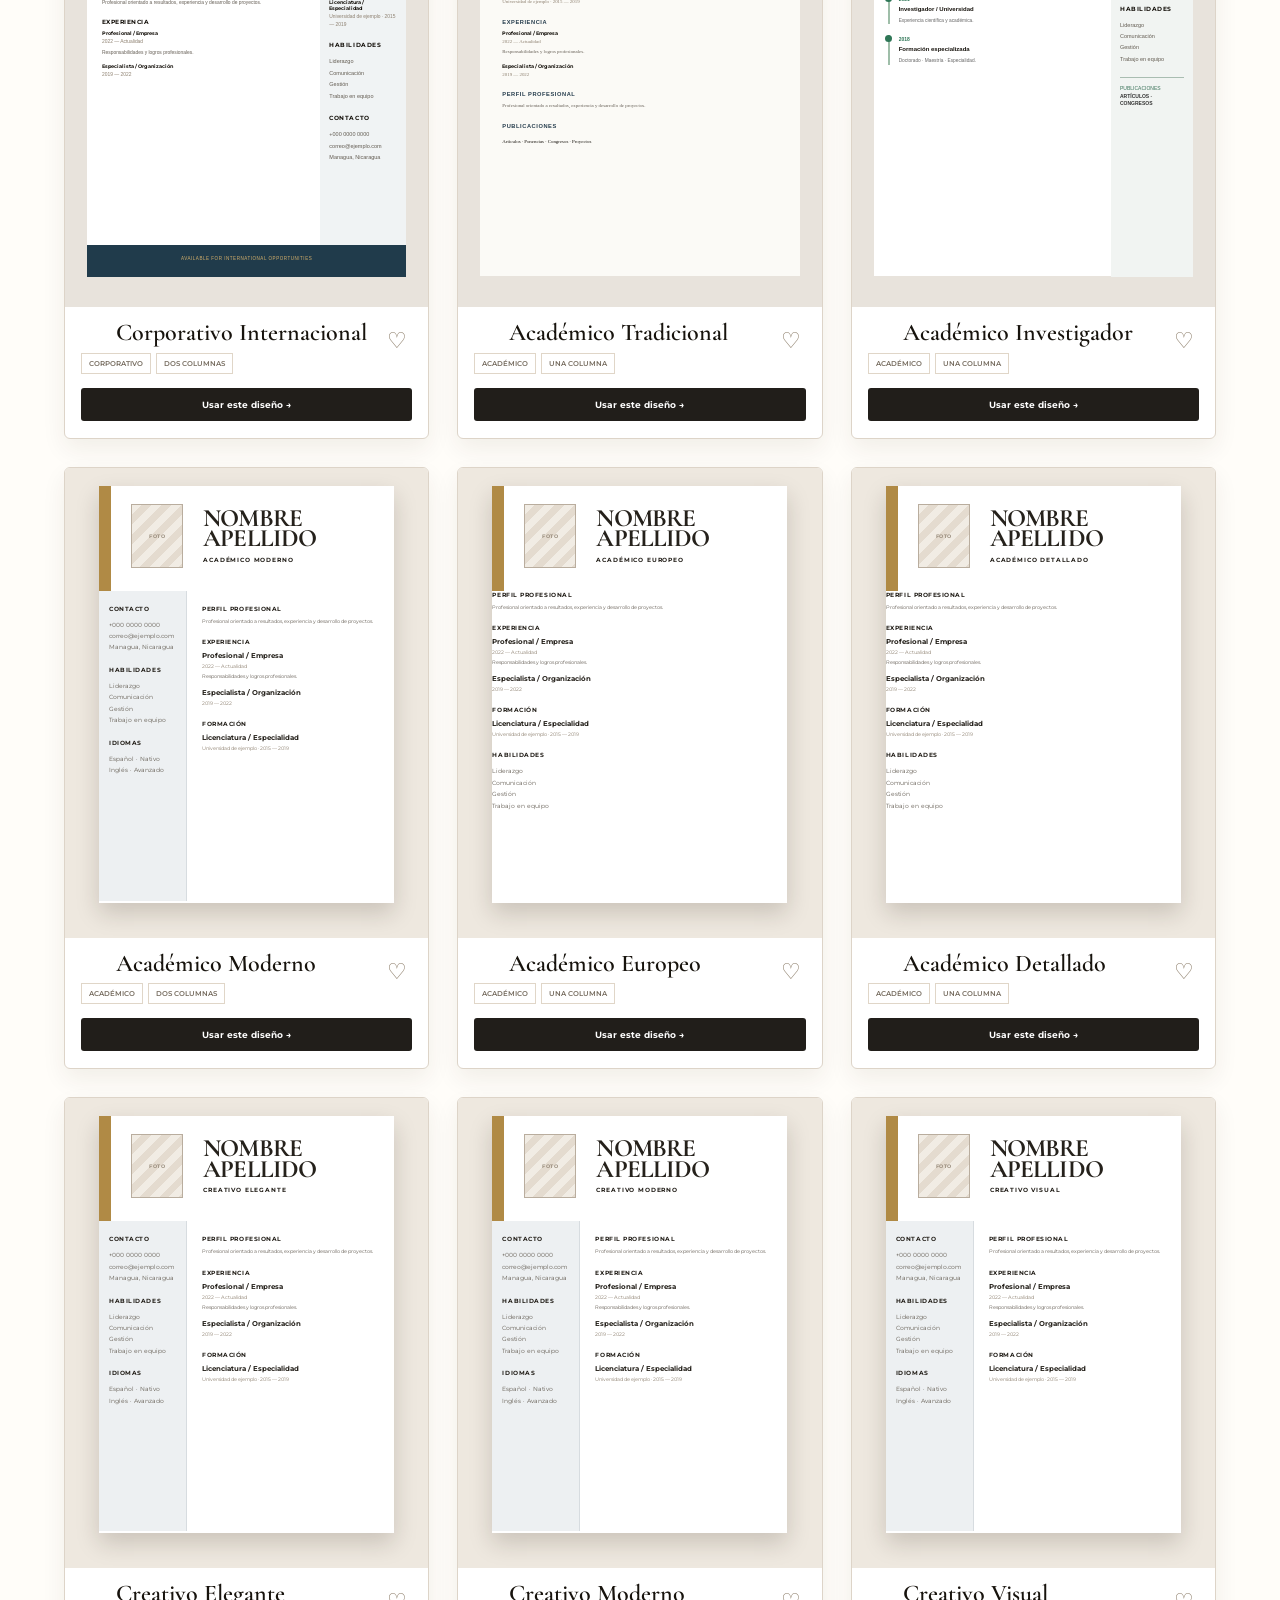
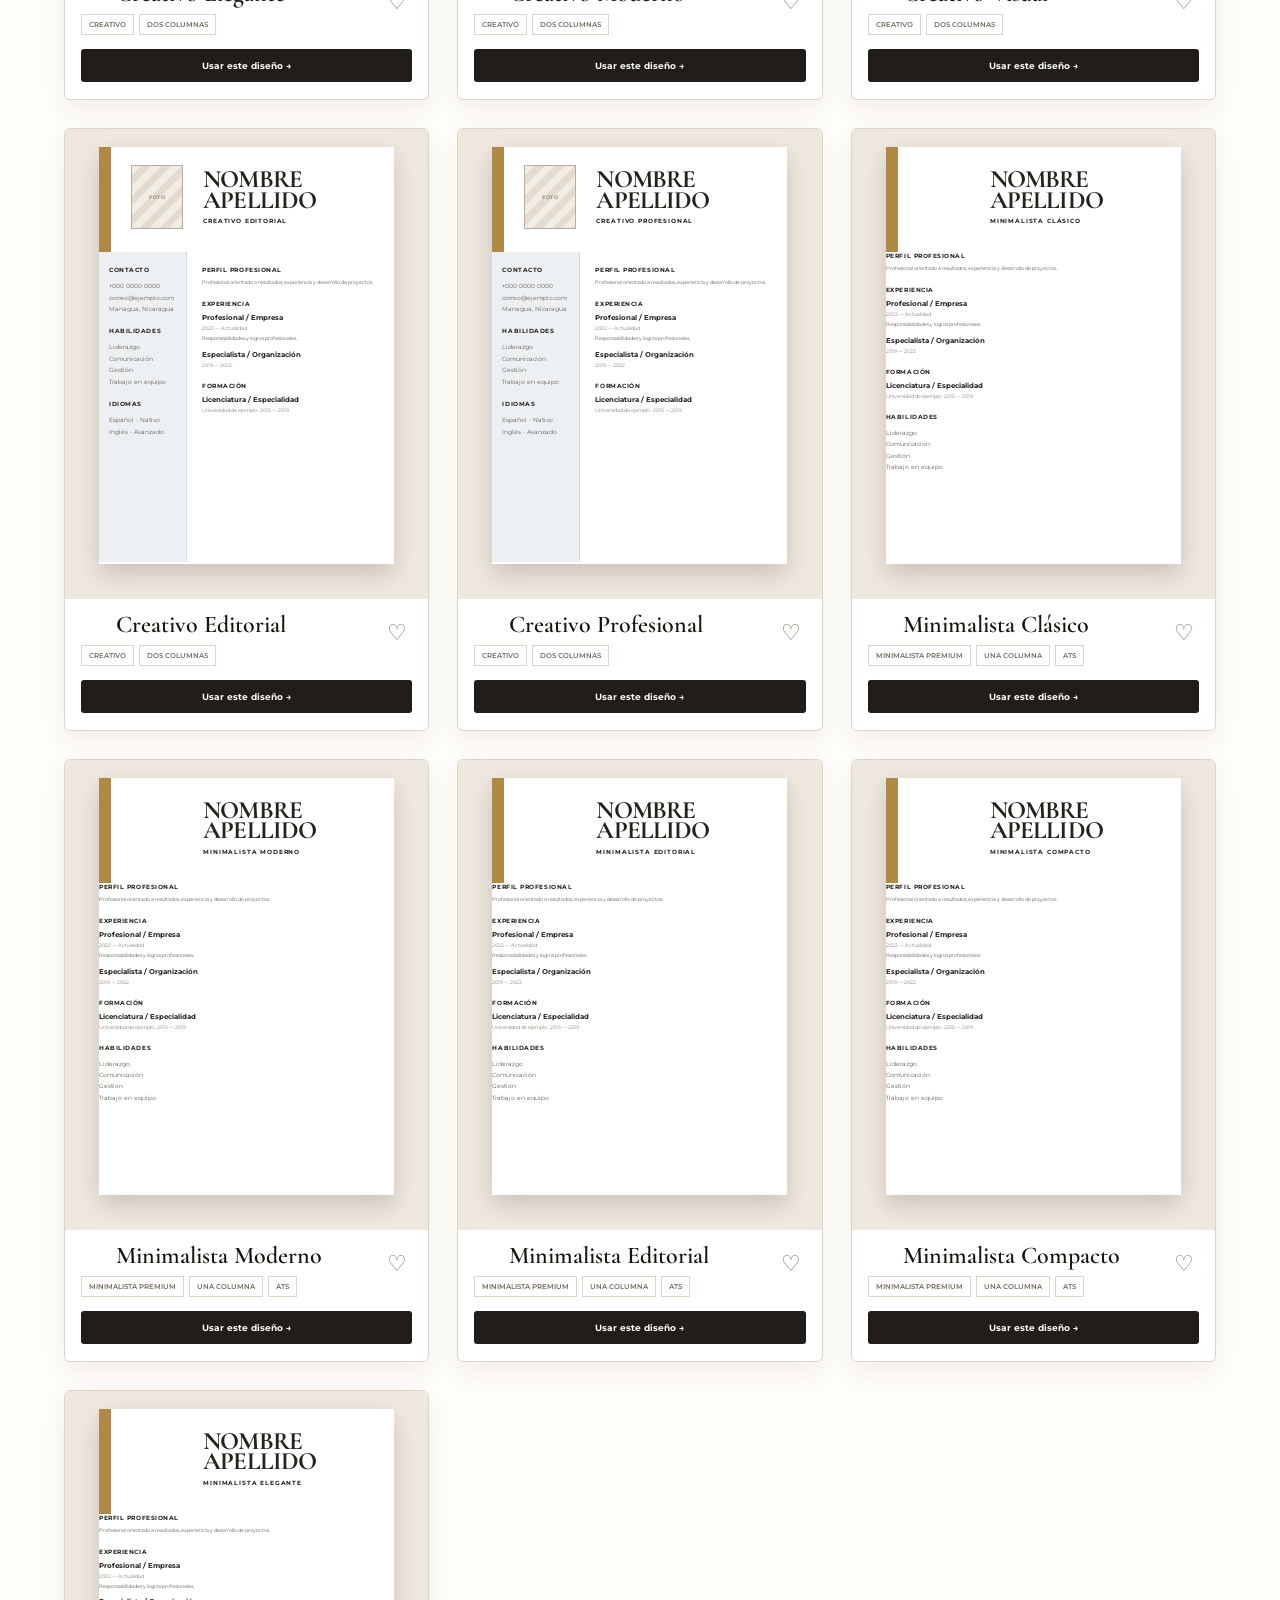
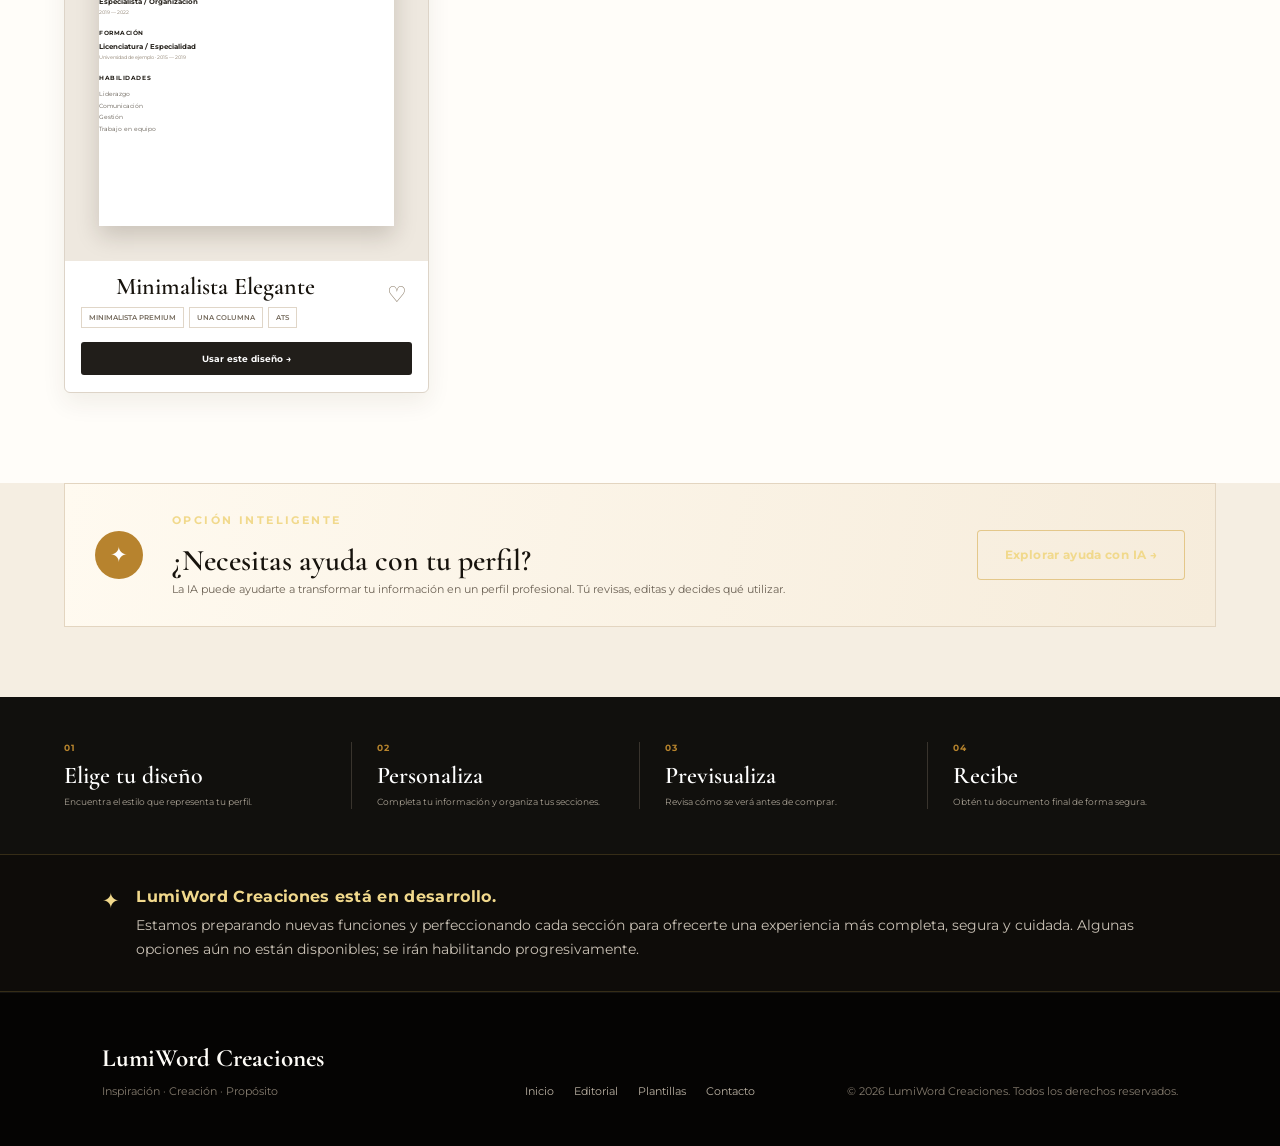
==== commit a42bbeaa: "Eliminar filtros de columnas del catálogo" ====
--- a/curriculum.html
+++ b/curriculum.html
@@ -2,6 +2,6 @@
 <html lang="es"><head><meta charset="UTF-8"><meta name="viewport" content="width=device-width, initial-scale=1.0"><meta name="description" content="Currículums LumiWord Creaciones: elige tu perfil, formato y diseño visual."><title>Currículums | LumiWord Creaciones</title><link rel="preconnect" href="https://fonts.googleapis.com"><link rel="preconnect" href="https://fonts.gstatic.com" crossorigin><link href="https://fonts.googleapis.com/css2?family=Cormorant+Garamond:wght@500;600;700&family=Montserrat:wght@400;500;600;700&display=swap" rel="stylesheet"><link rel="stylesheet" href="css/style.css"><link rel="stylesheet" href="css/curriculum.css"><link rel="stylesheet" href="css/curriculum-muestras.css"></head>
 <body><header class="site-header" id="inicio"><a class="brand" href="index.html" aria-label="LumiWord Creaciones, inicio"><span class="brand-mark">L</span><span><strong>LumiWord</strong><small>Creaciones</small></span></a><button class="menu-toggle" type="button" aria-label="Abrir menú" aria-expanded="false"><span></span><span></span><span></span></button><nav class="main-nav" aria-label="Navegación principal"><a href="index.html">Inicio</a><a href="editorial.html">Editorial</a><a class="active" href="plantillas.html">Plantillas</a><a href="index.html#investigacion">Investigación y creación</a><a href="index.html#servicios">Servicios profesionales</a><a href="index.html#faq">Preguntas frecuentes</a><a href="index.html#contacto">Contacto</a></nav></header>
 <main class="cv-builder"><section class="cv-market-hero"><div class="cv-market-copy"><p class="eyebrow">LUMIWORD · CURRÍCULUMS PROFESIONALES</p><h1>Impulsa tu futuro<br><span>con un gran primer paso.</span></h1><p>Diseños profesionales, modernos y personalizables para destacar tu talento. Elige tu estilo, completa tu información y crea un currículum listo para usar.</p><div class="cv-benefits"><span>✦ <b>Diseños profesionales</b></span><span>⚡ <b>Fácil de personalizar</b></span><span>▣ <b>Listo para PDF</b></span><span>★ <b>Preparado para entrevistas</b></span><span>◆ <b>Calidad LumiWord</b></span></div></div><div class="hero-resume-stage"><div class="hero-resume-sheet"><div class="hero-photo-placeholder">FOTO</div><div class="hero-resume-name">NOMBRE<br>APELLIDO</div><div class="hero-resume-role">PROFESIÓN / CARGO</div><div class="hero-resume-side"><b>CONTACTO</b><i></i><i></i><i></i><b>HABILIDADES</b><i></i><i></i><i></i><b>IDIOMAS</b><i></i><i></i></div><div class="hero-resume-main"><b>SOBRE MÍ</b><p></p><p></p><b>EXPERIENCIA</b><p></p><p></p><p></p><b>EDUCACIÓN</b><p></p><p></p></div></div></div></section>
-<section class="cv-catalog" id="catalogo"><div class="catalog-top"><div><p class="eyebrow">ENCUENTRA TU ESTILO</p><h2>Un currículum que se vea como tú.</h2></div><p>Explora las muestras, compara estilos y elige el diseño que quieres personalizar.</p></div><div class="selection-panel"><div class="selection-group"><strong>Tipo de documento</strong><div class="choice-row" id="typeGrid"><button type="button" class="choice active" data-type="todos">Todos</button><button type="button" class="choice" data-type="minimalista">Minimalista</button><button type="button" class="choice" data-type="corporativo">Corporativo</button><button type="button" class="choice" data-type="ejecutivo">Ejecutivo</button><button type="button" class="choice" data-type="academico">Académico</button><button type="button" class="choice" data-type="creativo">Creativo</button></div></div><div class="selection-divider"></div><div class="selection-group"><strong>Formato</strong><div class="choice-row" id="formatGrid"><button type="button" class="choice active" data-format="todos">Todos</button><button type="button" class="choice" data-format="one-column">Una columna</button><button type="button" class="choice" data-format="two-columns">Dos columnas</button><button type="button" class="choice" data-format="ats">ATS</button></div></div><div class="selection-sort"><strong>Ordenar por</strong><select id="sortDesign"><option value="recommended">Más destacados</option><option value="name">Nombre</option><option value="category">Estilo</option></select></div></div><div class="gallery-heading"><span id="galleryCount">25 diseños</span><span>Explora · elige · personaliza</span></div><div class="style-grid marketplace-grid" id="styleGrid"></div></section>
+<section class="cv-catalog" id="catalogo"><div class="catalog-top"><div><p class="eyebrow">ENCUENTRA TU ESTILO</p><h2>Un currículum que se vea como tú.</h2></div><p>Explora las muestras, compara estilos y elige el diseño que quieres personalizar.</p></div><div class="selection-panel"><div class="selection-group"><strong>Tipo de documento</strong><div class="choice-row" id="typeGrid"><button type="button" class="choice active" data-type="todos">Todos</button><button type="button" class="choice" data-type="minimalista">Minimalista</button><button type="button" class="choice" data-type="corporativo">Corporativo</button><button type="button" class="choice" data-type="ejecutivo">Ejecutivo</button><button type="button" class="choice" data-type="academico">Académico</button><button type="button" class="choice" data-type="creativo">Creativo</button></div></div><div class="selection-divider"></div><div class="selection-group"><strong>Formato</strong><div class="choice-row" id="formatGrid"><button type="button" class="choice active" data-format="todos">Todos</button><button type="button" class="choice" data-format="ats">ATS</button></div></div><div class="selection-sort"><strong>Ordenar por</strong><select id="sortDesign"><option value="recommended">Más destacados</option><option value="name">Nombre</option><option value="category">Estilo</option></select></div></div><div class="gallery-heading"><span id="galleryCount">25 diseños</span><span>Explora · elige · personaliza</span></div><div class="style-grid marketplace-grid" id="styleGrid"></div></section>
 <section class="cv-color-customizer" id="colorCustomizer" hidden><div class="color-customizer-copy"><p class="eyebrow">PERSONALIZACIÓN VISUAL</p><h2>Hazlo tuyo.</h2><p>Elige el color de acento de tu currículum antes de completar tus datos.</p></div><div class="color-swatches"><button type="button" data-color="#B58A3A" aria-label="Dorado"></button><button type="button" data-color="#1F3A5F" aria-label="Azul"></button><button type="button" data-color="#2F6B61" aria-label="Verde"></button><button type="button" data-color="#6B4C7A" aria-label="Ciruela"></button><button type="button" data-color="#9A4D4D" aria-label="Borgoña"></button><button type="button" data-color="#222222" aria-label="Negro"></button></div><div class="color-customizer-preview" id="colorCustomizerPreview"></div><div class="color-customizer-actions"><button class="btn btn-outline" type="button" id="closeColorCustomizer">Volver</button><button class="btn btn-gold" type="button" id="confirmColorCustomizer">Continuar →</button></div></section><section class="ai-option"><div class="ai-icon">✦</div><div><p class="eyebrow">OPCIÓN INTELIGENTE</p><h2>¿Necesitas ayuda con tu perfil?</h2><p>La IA puede ayudarte a transformar tu información en un perfil profesional. Tú revisas, editas y decides qué utilizar.</p></div><button type="button" class="btn btn-outline" id="aiProfileButton">Explorar ayuda con IA →</button></section><section class="cv-flow"><div><span>01</span><strong>Elige tu diseño</strong><small>Encuentra el estilo que representa tu perfil.</small></div><div><span>02</span><strong>Personaliza</strong><small>Completa tu información y organiza tus secciones.</small></div><div><span>03</span><strong>Previsualiza</strong><small>Revisa cómo se verá antes de comprar.</small></div><div><span>04</span><strong>Recibe</strong><small>Obtén tu documento final de forma segura.</small></div></section><section class="cv-form-area" id="preguntas" hidden><div class="builder-heading"><div><p class="eyebrow">PERSONALIZACIÓN</p><h2>Cuéntanos sobre ti.</h2></div><p>El formulario se adapta al diseño seleccionado.</p></div><div class="question-intro" id="questionIntro"><strong>Selecciona un diseño para comenzar.</strong><span>Aquí aparecerá el formulario adaptado.</span></div><form id="cvForm" class="cv-form" novalidate></form><div class="form-actions" id="formActions" hidden><button class="btn btn-outline" type="button" id="backToStyles">Cambiar diseño</button><button class="btn btn-gold" type="button" id="saveDraft">Guardar avance</button><button class="btn btn-gold" type="button" id="continuePreview">Continuar a previsualización</button></div></section></main>
 <footer class="site-footer"><div><strong>LumiWord Creaciones</strong><p>Inspiración · Creación · Propósito</p></div><div class="footer-links"><a href="index.html">Inicio</a><a href="editorial.html">Editorial</a><a href="plantillas.html">Plantillas</a><a href="index.html#contacto">Contacto</a></div><p class="copyright">© <span id="year"></span> LumiWord Creaciones. Todos los derechos reservados.</p></footer><script src="js/app.js"></script><script src="js/curriculum.js"></script><script src="assets/curriculum/catalogo-disenos.js"></script><script src="js/curriculum-catalogo.js"></script></body></html>
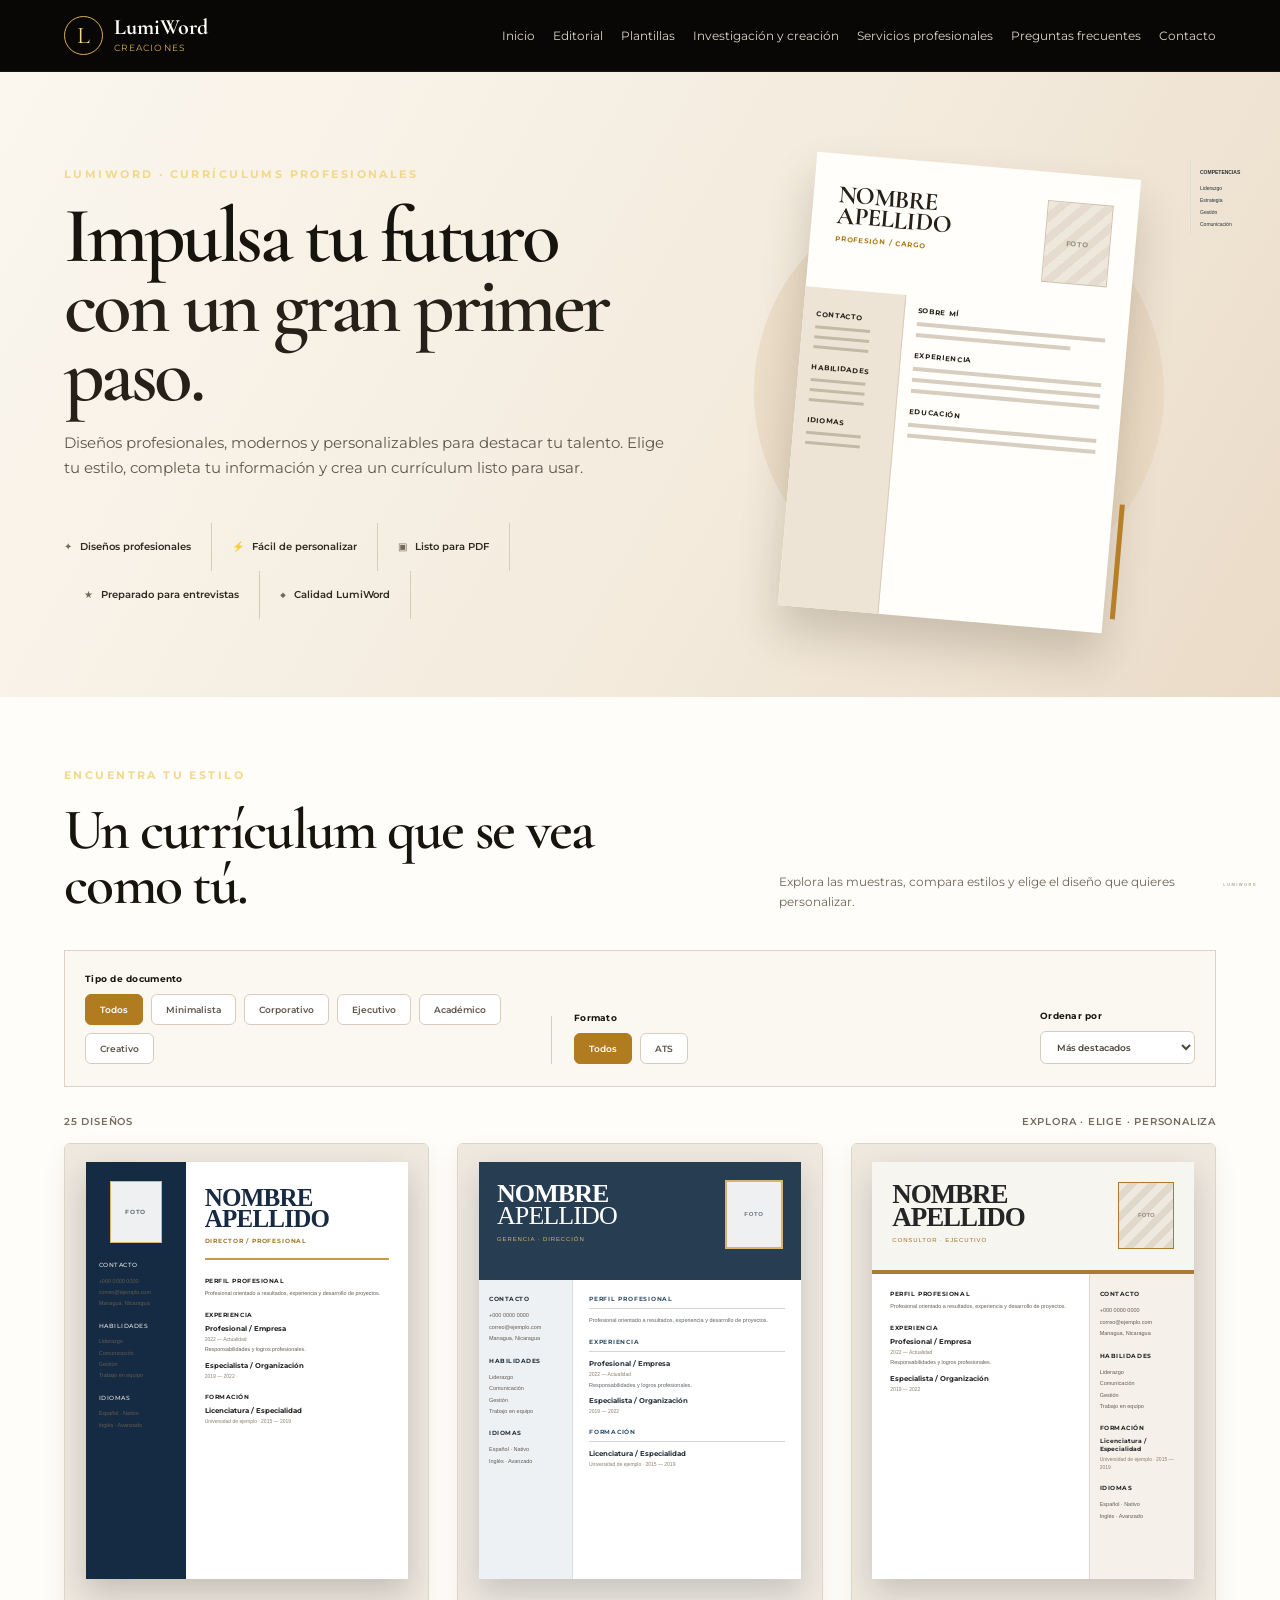
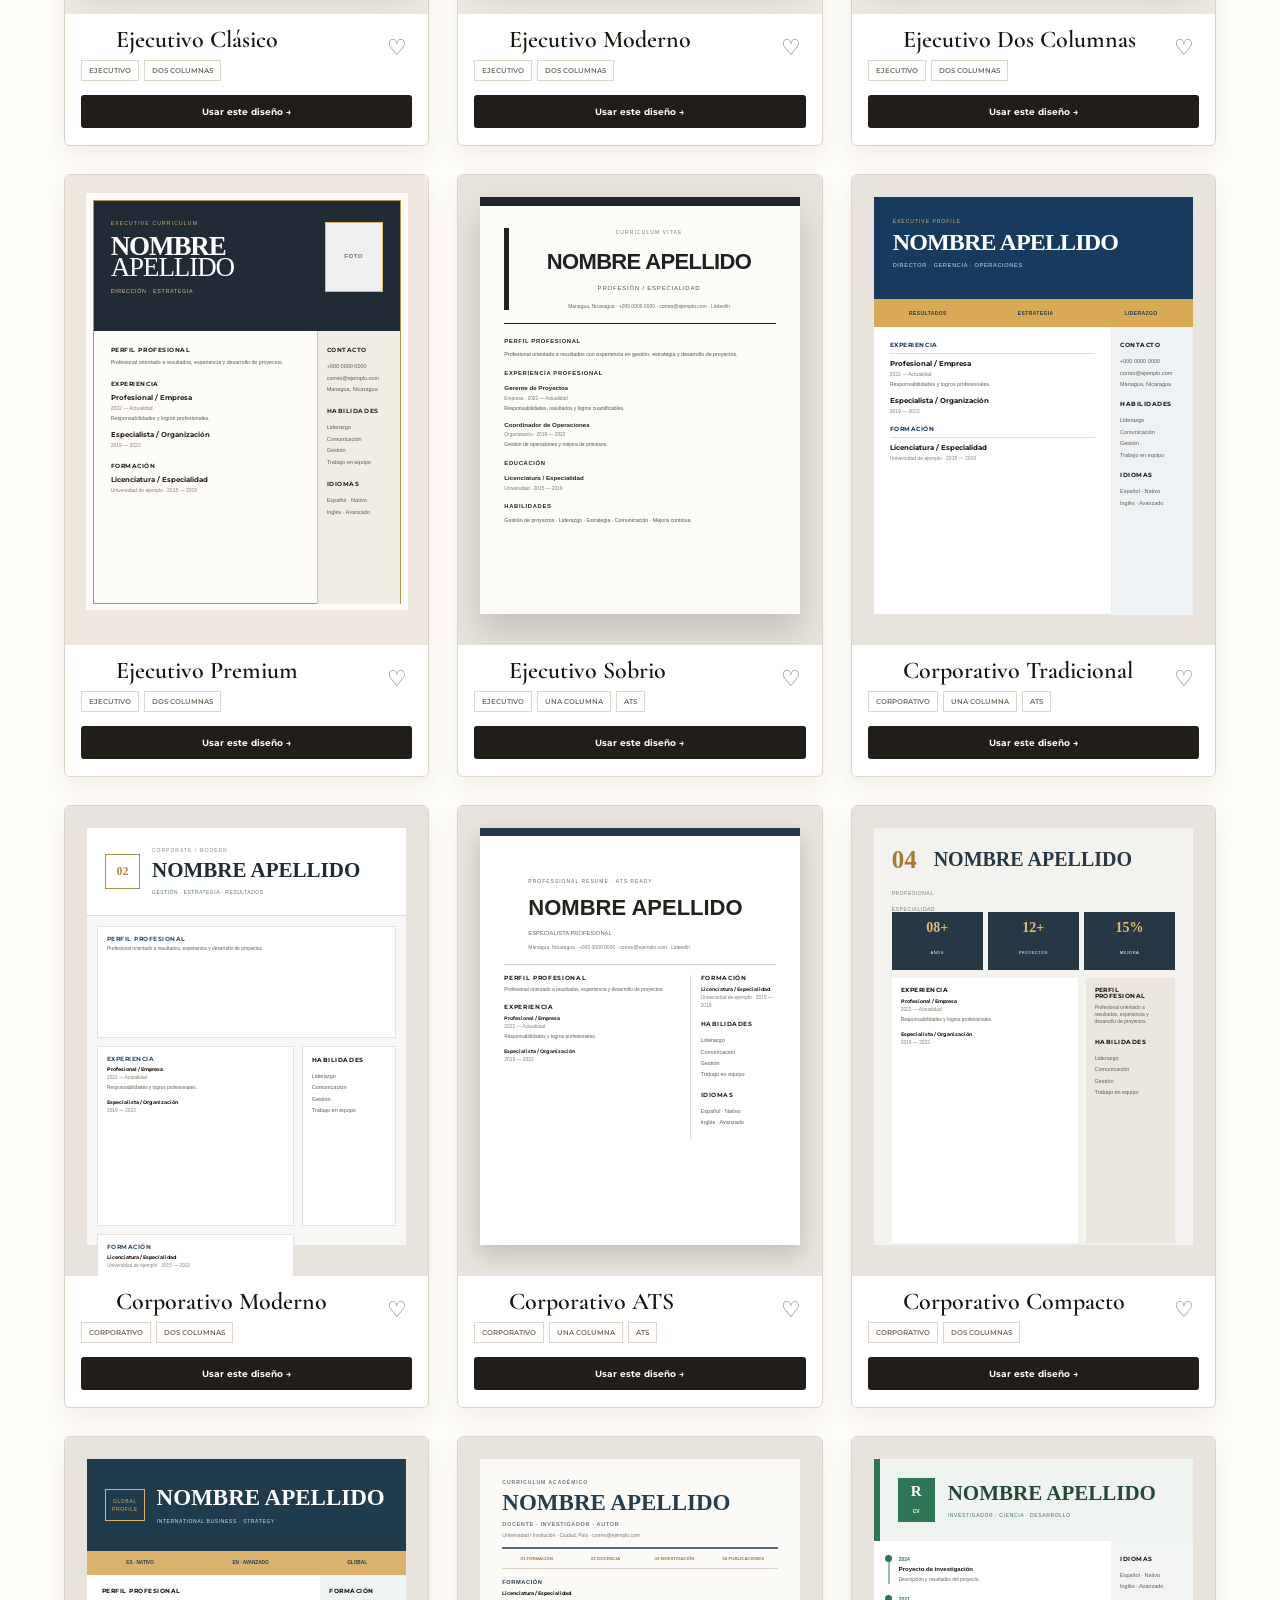
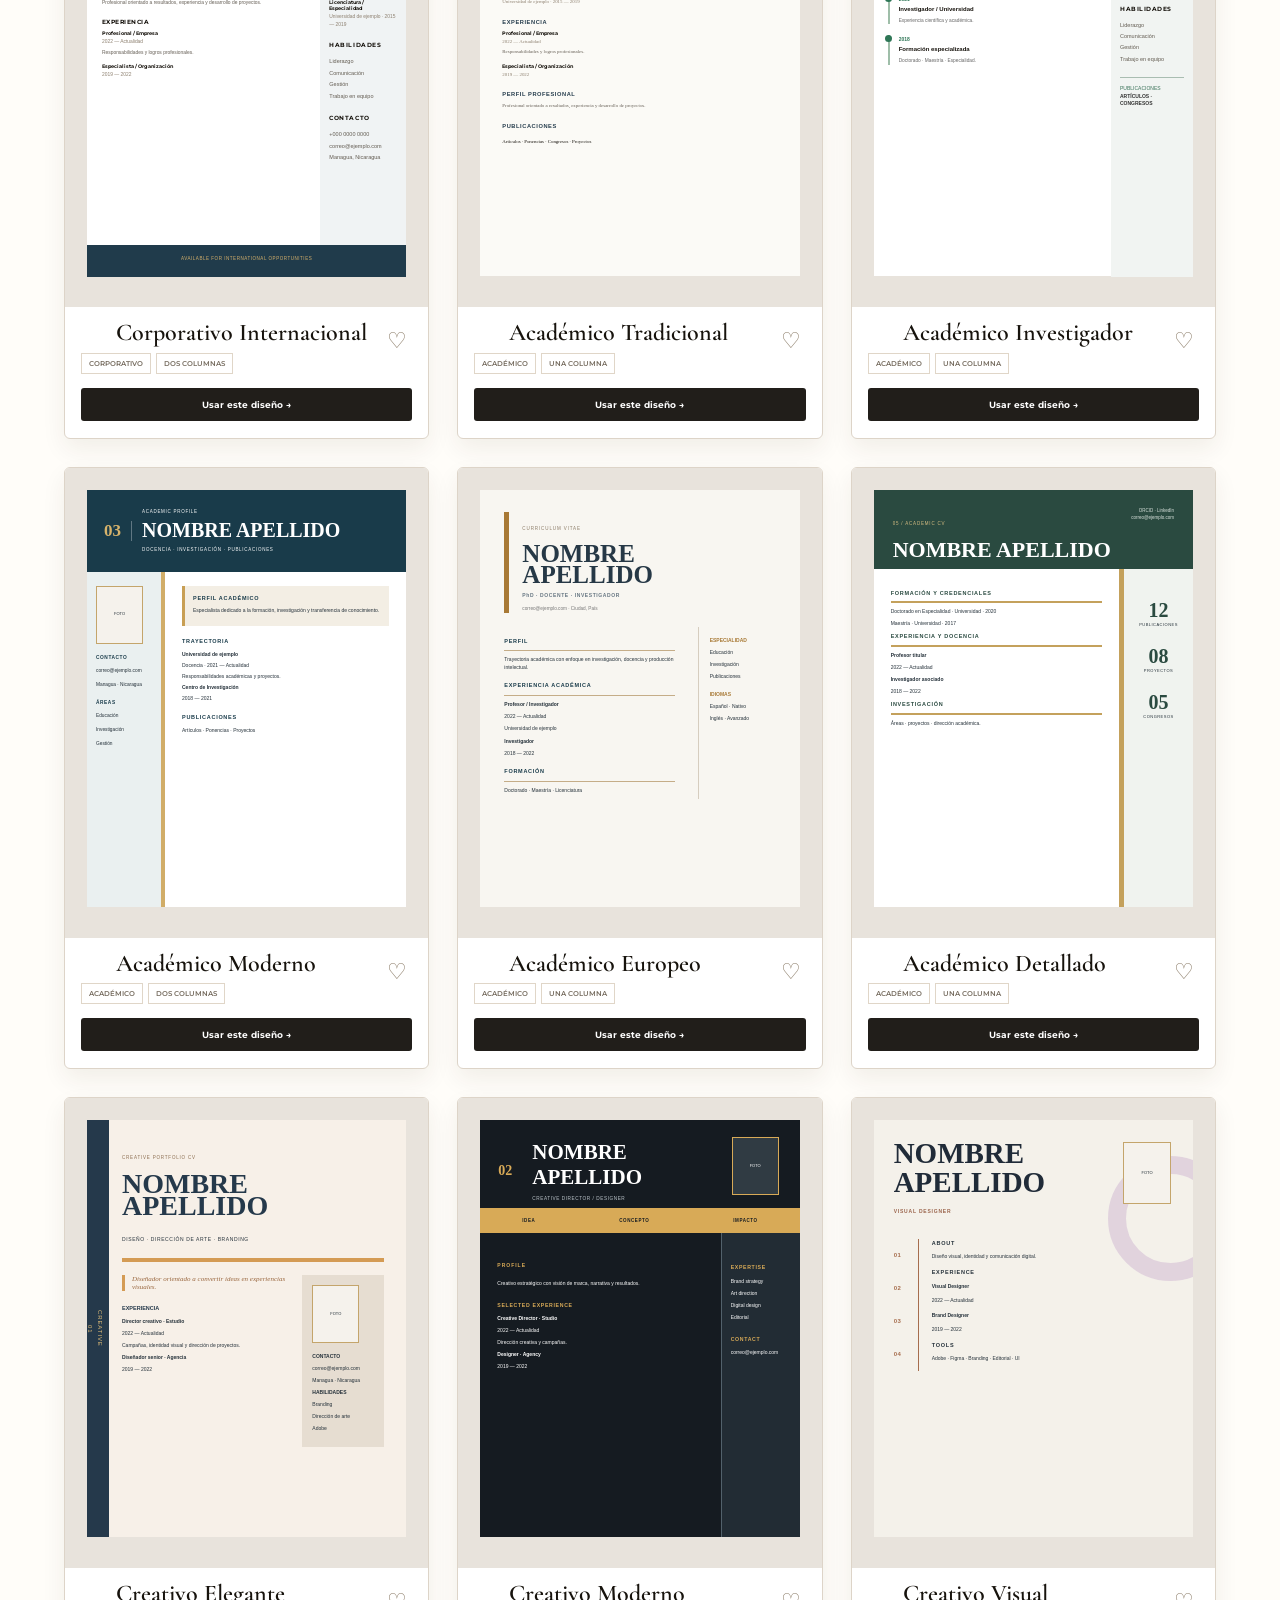
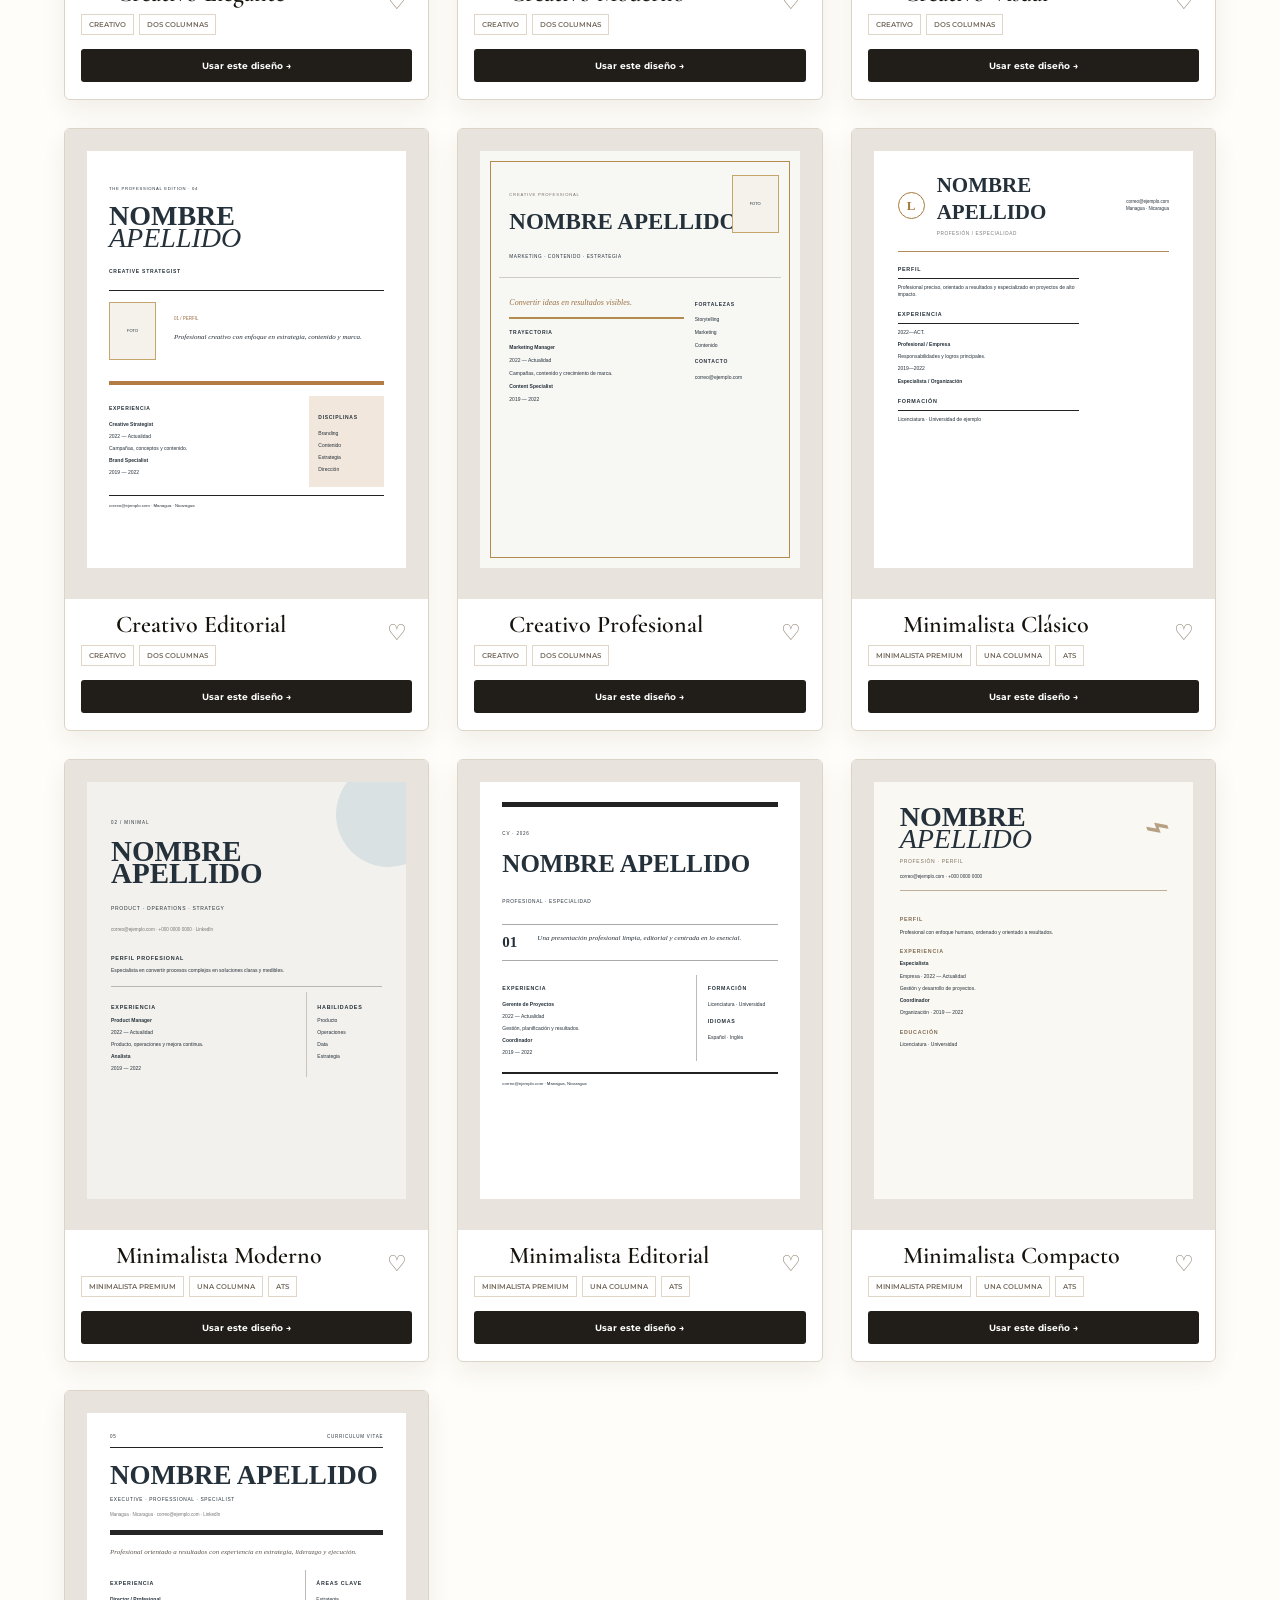
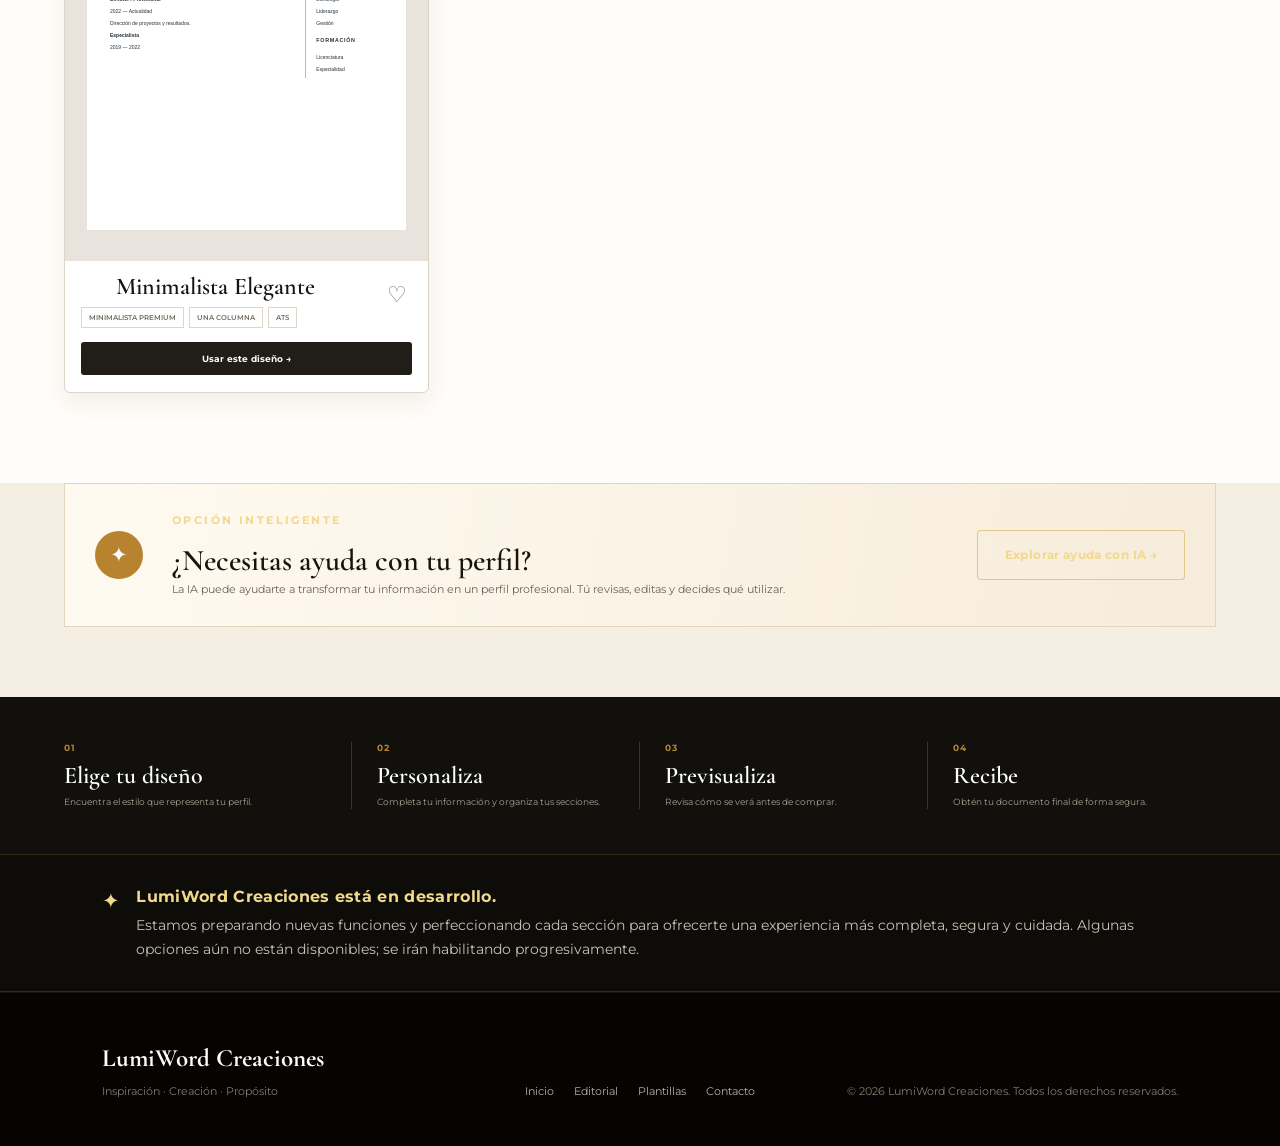
==== commit 83f19d30: "Actualizar caché de estilos de plantillas" ====
--- a/curriculum.html
+++ b/curriculum.html
@@ -1,5 +1,5 @@
 <!DOCTYPE html>
-<html lang="es"><head><meta charset="UTF-8"><meta name="viewport" content="width=device-width, initial-scale=1.0"><meta name="description" content="Currículums LumiWord Creaciones: elige tu perfil, formato y diseño visual."><title>Currículums | LumiWord Creaciones</title><link rel="preconnect" href="https://fonts.googleapis.com"><link rel="preconnect" href="https://fonts.gstatic.com" crossorigin><link href="https://fonts.googleapis.com/css2?family=Cormorant+Garamond:wght@500;600;700&family=Montserrat:wght@400;500;600;700&display=swap" rel="stylesheet"><link rel="stylesheet" href="css/style.css"><link rel="stylesheet" href="css/curriculum.css"><link rel="stylesheet" href="css/curriculum-muestras.css"></head>
+<html lang="es"><head><meta charset="UTF-8"><meta name="viewport" content="width=device-width, initial-scale=1.0"><meta name="description" content="Currículums LumiWord Creaciones: elige tu perfil, formato y diseño visual."><title>Currículums | LumiWord Creaciones</title><link rel="preconnect" href="https://fonts.googleapis.com"><link rel="preconnect" href="https://fonts.gstatic.com" crossorigin><link href="https://fonts.googleapis.com/css2?family=Cormorant+Garamond:wght@500;600;700&family=Montserrat:wght@400;500;600;700&display=swap" rel="stylesheet"><link rel="stylesheet" href="css/style.css"><link rel="stylesheet" href="css/curriculum.css"><link rel="stylesheet" href="css/curriculum-muestras.css?v=3"></head>
 <body><header class="site-header" id="inicio"><a class="brand" href="index.html" aria-label="LumiWord Creaciones, inicio"><span class="brand-mark">L</span><span><strong>LumiWord</strong><small>Creaciones</small></span></a><button class="menu-toggle" type="button" aria-label="Abrir menú" aria-expanded="false"><span></span><span></span><span></span></button><nav class="main-nav" aria-label="Navegación principal"><a href="index.html">Inicio</a><a href="editorial.html">Editorial</a><a class="active" href="plantillas.html">Plantillas</a><a href="index.html#investigacion">Investigación y creación</a><a href="index.html#servicios">Servicios profesionales</a><a href="index.html#faq">Preguntas frecuentes</a><a href="index.html#contacto">Contacto</a></nav></header>
 <main class="cv-builder"><section class="cv-market-hero"><div class="cv-market-copy"><p class="eyebrow">LUMIWORD · CURRÍCULUMS PROFESIONALES</p><h1>Impulsa tu futuro<br><span>con un gran primer paso.</span></h1><p>Diseños profesionales, modernos y personalizables para destacar tu talento. Elige tu estilo, completa tu información y crea un currículum listo para usar.</p><div class="cv-benefits"><span>✦ <b>Diseños profesionales</b></span><span>⚡ <b>Fácil de personalizar</b></span><span>▣ <b>Listo para PDF</b></span><span>★ <b>Preparado para entrevistas</b></span><span>◆ <b>Calidad LumiWord</b></span></div></div><div class="hero-resume-stage"><div class="hero-resume-sheet"><div class="hero-photo-placeholder">FOTO</div><div class="hero-resume-name">NOMBRE<br>APELLIDO</div><div class="hero-resume-role">PROFESIÓN / CARGO</div><div class="hero-resume-side"><b>CONTACTO</b><i></i><i></i><i></i><b>HABILIDADES</b><i></i><i></i><i></i><b>IDIOMAS</b><i></i><i></i></div><div class="hero-resume-main"><b>SOBRE MÍ</b><p></p><p></p><b>EXPERIENCIA</b><p></p><p></p><p></p><b>EDUCACIÓN</b><p></p><p></p></div></div></div></section>
 <section class="cv-catalog" id="catalogo"><div class="catalog-top"><div><p class="eyebrow">ENCUENTRA TU ESTILO</p><h2>Un currículum que se vea como tú.</h2></div><p>Explora las muestras, compara estilos y elige el diseño que quieres personalizar.</p></div><div class="selection-panel"><div class="selection-group"><strong>Tipo de documento</strong><div class="choice-row" id="typeGrid"><button type="button" class="choice active" data-type="todos">Todos</button><button type="button" class="choice" data-type="minimalista">Minimalista</button><button type="button" class="choice" data-type="corporativo">Corporativo</button><button type="button" class="choice" data-type="ejecutivo">Ejecutivo</button><button type="button" class="choice" data-type="academico">Académico</button><button type="button" class="choice" data-type="creativo">Creativo</button></div></div><div class="selection-divider"></div><div class="selection-group"><strong>Formato</strong><div class="choice-row" id="formatGrid"><button type="button" class="choice active" data-format="todos">Todos</button><button type="button" class="choice" data-format="ats">ATS</button></div></div><div class="selection-sort"><strong>Ordenar por</strong><select id="sortDesign"><option value="recommended">Más destacados</option><option value="name">Nombre</option><option value="category">Estilo</option></select></div></div><div class="gallery-heading"><span id="galleryCount">25 diseños</span><span>Explora · elige · personaliza</span></div><div class="style-grid marketplace-grid" id="styleGrid"></div></section>
--- a/css/curriculum-muestras.css
+++ b/css/curriculum-muestras.css
@@ -411,3 +411,39 @@
     height:417px;
   }
 }
+
+
+/* =========================================================
+   LUMIWORD · FIRMA VISUAL PREMIUM · DISEÑOS 13–25
+   Estructuras distintas, no simples cambios de color.
+   ========================================================= */
+.x13,.x14,.x15,.x16,.x17,.x18,.x19,.x20,.x21,.x22,.x23,.x24,.x25{width:322px;height:417px;box-sizing:border-box;overflow:hidden;color:#25313a;font-family:Arial,sans-serif;background:#fff}
+.x13 header{height:82px;background:#193b4a;color:#fff;padding:15px 17px;display:flex;gap:10px;align-items:center}
+.x13 header>b{font:700 17px Georgia;color:#d7b36b;border-right:1px solid #607783;padding-right:10px}
+.x13 header small,.x13 header em{display:block;font-size:4.5px;letter-spacing:.16em;font-style:normal}
+.x13 header strong{display:block;font:700 20px Georgia;margin:4px 0;color:#fff}
+.x13body{display:grid;grid-template-columns:78px 1fr;height:335px}.x13body aside{background:#eaf0f0;padding:14px 9px;border-right:4px solid #d1ad68}.x13body aside b,.x13body aside span{display:block;font-size:4.8px;margin-bottom:6px}.x13body aside b{color:#193b4a;letter-spacing:.12em;margin-top:10px}.xphoto{width:47px;height:58px;border:1px solid #c4a56b;display:grid;place-items:center;font-size:4px;margin-bottom:10px;background:#f5f2ec}.x13body main{padding:14px 17px}.x13 section{margin-bottom:11px}.x13 h5,.x14 h5,.x15 h5{font-size:5.5px;letter-spacing:.13em;margin:0 0 5px;color:#193b4a}.x13 p,.x13 main b,.x13 main small{font-size:5px;line-height:1.4;margin:0 0 4px;display:block}.xfeature{background:#f3eee4;padding:8px;border-left:3px solid #c89f54}
+
+.x14{background:#f8f6f1;padding:22px 24px}.x14 header{border-left:5px solid #a87935;padding-left:13px}.x14 header small{font-size:4.5px;letter-spacing:.2em;color:#8a7a65}.x14 header strong{display:block;font:700 25px/.82 Georgia;color:#263846;margin:7px 0}.x14 header em{display:block;font:700 5px Arial;letter-spacing:.12em;color:#667682;font-style:normal}.x14 header span{display:block;font-size:4.7px;color:#777;margin-top:7px}.x14grid{display:grid;grid-template-columns:1fr 78px;gap:18px;margin-top:14px}.x14grid main{padding-right:5px}.x14grid aside{border-left:1px solid #d6cdbf;padding-left:11px}.x14grid h5{border-bottom:1px solid #c5ad88;padding-bottom:5px;margin-top:10px}.x14grid p,.x14grid b,.x14grid small,.x14grid aside span,.x14grid aside b{display:block;font-size:5px;line-height:1.45;margin-bottom:5px}.x14grid aside b{color:#a87935;margin-top:10px}
+
+.x15{background:#fff}.x15 header{height:79px;background:#2a4a40;color:#fff;padding:17px 19px;display:flex;justify-content:space-between}.x15 header small{font-size:4.5px;letter-spacing:.18em;color:#d9bf83}.x15 header strong{display:block;font:700 22px Georgia;margin:5px 0}.x15 header em{font-size:4.7px;font-style:normal;letter-spacing:.12em}.x15 header>span{font-size:4.5px;line-height:1.6;text-align:right;color:#dce5df}.x15body{display:grid;grid-template-columns:1fr 74px;height:338px}.x15body main{padding:15px 17px}.x15body main h5{color:#2a4a40;border-bottom:2px solid #c4a15c;padding-bottom:4px;margin-top:5px}.x15body main p,.x15body main b,.x15body main small{display:block;font-size:5px;line-height:1.4;margin-bottom:5px}.x15body aside{background:#f0f3ef;border-left:5px solid #c4a15c;padding:18px 9px;text-align:center}.x15body aside strong{display:block;font:700 20px Georgia;color:#2a4a40;margin-top:12px}.x15body aside span{display:block;font-size:4px;letter-spacing:.12em;margin-bottom:17px}
+
+.x16{background:#f7f0e8;position:relative;padding:21px 22px 18px 35px}.xvert{position:absolute;left:0;top:0;height:100%;width:22px;background:#25394b;color:#e0bd78;writing-mode:vertical-rl;text-align:center;padding:18px 5px;font-size:6px;letter-spacing:.15em}.x16 header{border-bottom:4px solid #d49b54;padding-bottom:10px}.x16 header small{font-size:4.5px;letter-spacing:.18em;color:#8a6b4d}.x16 header strong{display:block;font:700 28px/.78 Georgia;color:#25394b;margin:6px 0}.x16 header em{font-size:5px;font-style:normal;letter-spacing:.12em}.x16body{display:grid;grid-template-columns:1fr 82px;margin-top:13px}.x16body main{padding-right:12px}.x16body aside{background:#e6ddd1;padding:10px}.x16body h5{font-size:5.5px;color:#25394b;margin:8px 0 5px}.x16body b,.x16body span,.x16body small,.x16body p{display:block;font-size:5px;line-height:1.4;margin-bottom:5px}.xlead{font:italic 7px Georgia;color:#9a6840;border-left:3px solid #d49b54;padding-left:7px;margin-bottom:13px}
+
+.x17{background:#151b21;color:#fff}.x17 header{height:88px;padding:17px 18px;display:grid;grid-template-columns:25px 1fr 50px;gap:9px;align-items:center}.x17 header>b{font:700 14px Georgia;color:#d8aa57}.x17 header strong{display:block;font:700 21px Georgia}.x17 header em{display:block;font-size:4.7px;color:#bfc8ce;font-style:normal;letter-spacing:.12em;margin-top:5px}.x17 nav{height:25px;background:#d8aa57;color:#151b21;display:flex;justify-content:space-around;align-items:center;font-size:4.5px;font-weight:700;letter-spacing:.13em}.x17body{display:grid;grid-template-columns:1fr 79px;height:304px}.x17body main{padding:16px 17px}.x17body aside{background:#222c34;padding:16px 9px;border-left:1px solid #52616b}.x17body i{font:700 5px Arial;letter-spacing:.2em;color:#d8aa57}.x17body h5{font-size:5.2px;letter-spacing:.13em;color:#d8aa57;margin:14px 0 6px}.x17body b,.x17body small,.x17body span,.x17body p{display:block;font-size:5px;line-height:1.4;margin-bottom:5px}.x17 .xphoto{border-color:#d8aa57;background:#303b43}
+
+.x18{background:#f4f1ea;position:relative;padding:22px 20px}.xorb{position:absolute;width:125px;height:125px;border:18px solid #d8c3d7;border-radius:50%;right:-40px;top:36px;opacity:.65}.x18 header{position:relative;z-index:1}.x18 header strong{font:700 29px/.78 Georgia;color:#202b38}.x18 header em{display:block;font:700 5px Arial;letter-spacing:.16em;color:#9b654d;margin-top:8px;font-style:normal}.x18 header .xphoto{position:absolute;right:2px;top:0;width:48px;height:62px}.x18body{display:grid;grid-template-columns:24px 1fr;margin-top:25px}.xindex{font:700 6px Arial;line-height:5.5;color:#a66d4d;letter-spacing:.1em}.x18body main{border-left:1px solid #a66d4d;padding-left:13px}.x18body h5{font-size:5.5px;letter-spacing:.14em;margin:0 0 6px}.x18body p,.x18body b,.x18body small{display:block;font-size:5px;line-height:1.5;margin-bottom:7px}
+
+.x19{background:#fff;padding:21px 22px 0}.x19 header{border-bottom:1px solid #222;padding-bottom:9px}.x19 header small{font-size:4.2px;letter-spacing:.17em}.x19 header strong{display:block;font:700 28px/.78 Georgia;margin:7px 0}.x19 header strong i{font-weight:400}.x19 header em{font:700 5px Arial;letter-spacing:.15em;font-style:normal}.x19feature{display:grid;grid-template-columns:55px 1fr;gap:10px;padding:11px 0;border-bottom:4px solid #b27c45}.x19feature p{font:italic 7px/1.3 Georgia;margin:5px 0}.x19feature small{font-size:4.5px;color:#9b6a3f}.x19body{display:grid;grid-template-columns:1fr 75px;gap:12px;padding-top:11px}.x19body h5{font-size:5px;letter-spacing:.14em}.x19body b,.x19body small,.x19body span,.x19body p{display:block;font-size:5px;line-height:1.4;margin-bottom:5px}.x19body aside{background:#f1e7dc;padding:9px}.x19 footer{border-top:1px solid #222;margin-top:8px;padding:7px 0;font-size:4.3px}
+
+.x20{background:#f7f7f4;padding:19px;position:relative}.xframe{position:absolute;inset:10px;border:1px solid #b48a4e;pointer-events:none}.x20 header{position:relative;padding:8px 10px 12px;border-bottom:1px solid #d0cbc3}.x20 header small{font-size:4.2px;letter-spacing:.18em;color:#7d7063}.x20 header strong{display:block;font:700 23px Georgia;margin:5px 0}.x20 header em{font-size:4.7px;font-style:normal;letter-spacing:.12em}.x20 .xphoto{position:absolute;right:2px;top:5px}.x20body{display:grid;grid-template-columns:1fr 76px;gap:11px;padding:13px 10px}.x20body h5{font-size:5px;letter-spacing:.14em}.x20body b,.x20body small,.x20body p,.x20body span{display:block;font-size:5px;line-height:1.4;margin-bottom:6px}.xquote{font:italic 8px Georgia;color:#9b7041;padding:7px 0 10px;border-bottom:2px solid #b48a4e}
+
+.x21{background:#fff;padding:22px 24px}.x21 header{display:grid;grid-template-columns:29px 1fr 80px;gap:10px;align-items:center}.x21 header>b{width:27px;height:27px;border:1px solid #a77a3c;border-radius:50%;display:grid;place-items:center;font:700 13px Georgia;color:#a77a3c}.x21 header strong{font:700 21px Georgia}.x21 header em{display:block;font-size:4.7px;letter-spacing:.13em;font-style:normal;color:#777;margin-top:4px}.x21 header>span{text-align:right;font-size:4.5px;line-height:1.5}.x21 hr{border:0;border-top:1px solid #b18a57;margin:13px 0}.x21 main{padding-right:90px}.x21 main h5{font-size:5.4px;letter-spacing:.14em;border-bottom:1px solid #222;padding-bottom:4px;margin:12px 0 5px}.x21 main p,.x21 main b,.x21 main small,.x21 aside span{display:block;font-size:5px;line-height:1.45;margin-bottom:5px}.x21 aside{position:absolute;width:65px;right:25px;top:160px;border-left:1px solid #ddd;padding-left:9px}.x21 aside h5{font-size:5px}
+
+.x22{background:#f3f1ed;position:relative;padding:24px}.xshape{position:absolute;width:105px;height:105px;border-radius:50%;background:#d9e1e3;right:-35px;top:-20px}.x22 header{position:relative;z-index:1}.x22 header small{font-size:4.5px;letter-spacing:.2em}.x22 header strong{display:block;font:700 29px/.76 Georgia;margin:8px 0}.x22 header em{font-size:5px;font-style:normal;letter-spacing:.14em}.x22 header span{display:block;font-size:4.6px;color:#777;margin-top:9px}.x22 main{margin-top:20px}.x22 main h5{font-size:5.4px;letter-spacing:.14em;margin:11px 0 5px}.x22 main p,.x22 main b,.x22 main small,.x22 main span{display:block;font-size:5px;line-height:1.4;margin-bottom:5px}.x22cols{display:grid;grid-template-columns:1fr 76px;gap:15px;border-top:1px solid #bbb5ad;margin-top:12px;padding-top:5px}.x22cols section+section{border-left:1px solid #c9c4bc;padding-left:10px}
+
+.x23{background:#fff;padding:20px 22px}.x23 header{border-top:5px solid #222;padding-top:10px}.x23 header small{font-size:4.5px;letter-spacing:.18em}.x23 header strong{display:block;font:700 25px Georgia;margin:7px 0}.x23 header em{font-size:4.8px;font-style:normal;letter-spacing:.13em}.x23lead{display:grid;grid-template-columns:25px 1fr;gap:10px;margin:14px 0;padding:9px 0;border-top:1px solid #aaa;border-bottom:1px solid #aaa}.x23lead b{font:700 15px Georgia}.x23lead p{font:italic 7px Georgia;margin:0}.x23body{display:grid;grid-template-columns:1fr 82px;gap:18px}.x23body h5{font-size:5.3px;letter-spacing:.14em}.x23body b,.x23body small,.x23body p{display:block;font-size:5px;line-height:1.4;margin-bottom:5px}.x23body section+section{border-left:1px solid #bbb;padding-left:11px}.x23 footer{margin-top:11px;border-top:2px solid #222;padding-top:7px;font-size:4.3px}
+
+.x24{background:#faf8f3;padding:24px 26px;position:relative}.xbranch{position:absolute;right:24px;top:20px;font:400 42px Georgia;color:#b7a184;transform:rotate(-20deg)}.x24 header{border-bottom:1px solid #bcae99;padding-bottom:10px}.x24 header strong{display:block;font:700 28px/.78 Georgia}.x24 header strong i{font-weight:400}.x24 header em{display:block;font-size:5px;letter-spacing:.14em;font-style:normal;color:#7d6e5d;margin-top:7px}.x24 header span{display:block;font-size:4.7px;margin-top:8px}.x24 main{padding-top:13px}.x24 main h5{font-size:5.3px;letter-spacing:.14em;color:#806c54;margin:11px 0 5px}.x24 main p,.x24 main b,.x24 main small{display:block;font-size:5px;line-height:1.45;margin-bottom:5px}
+
+.x25{background:#fff;padding:20px 23px}.xtop{display:flex;justify-content:space-between;font-size:4.5px;letter-spacing:.17em;border-bottom:1px solid #222;padding-bottom:7px}.x25 header{padding:12px 0;border-bottom:5px solid #252525}.x25 header strong{display:block;font:700 27px Georgia}.x25 header em{display:block;font-size:4.8px;font-style:normal;letter-spacing:.14em;margin-top:5px}.x25 header span{display:block;font-size:4.5px;color:#777;margin-top:7px}.xstatement{font:italic 7px/1.35 Georgia;margin:13px 0;color:#5d554c}.x25grid{display:grid;grid-template-columns:1fr 78px;gap:15px}.x25grid h5{font-size:5.3px;letter-spacing:.14em}.x25grid b,.x25grid small,.x25grid p,.x25grid span{display:block;font-size:5px;line-height:1.4;margin-bottom:5px}.x25grid aside{border-left:1px solid #bbb;padding-left:10px}
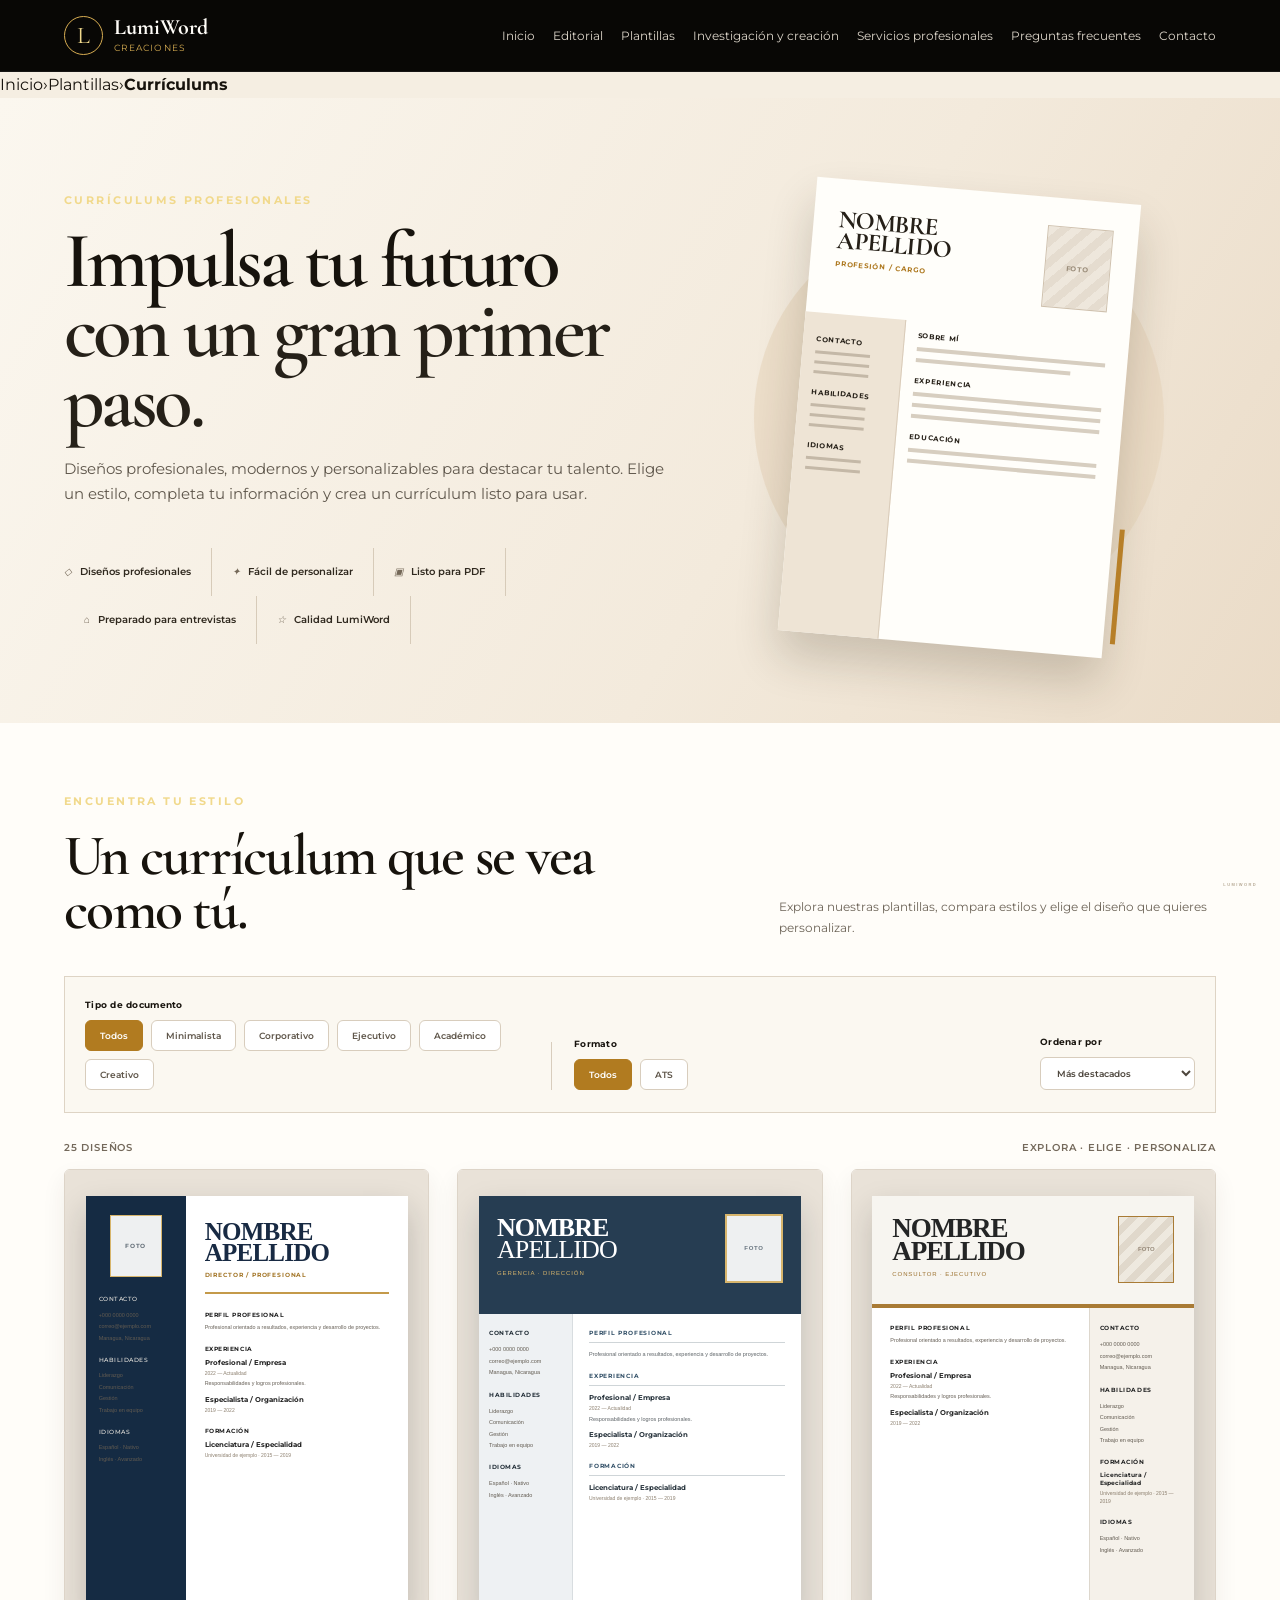
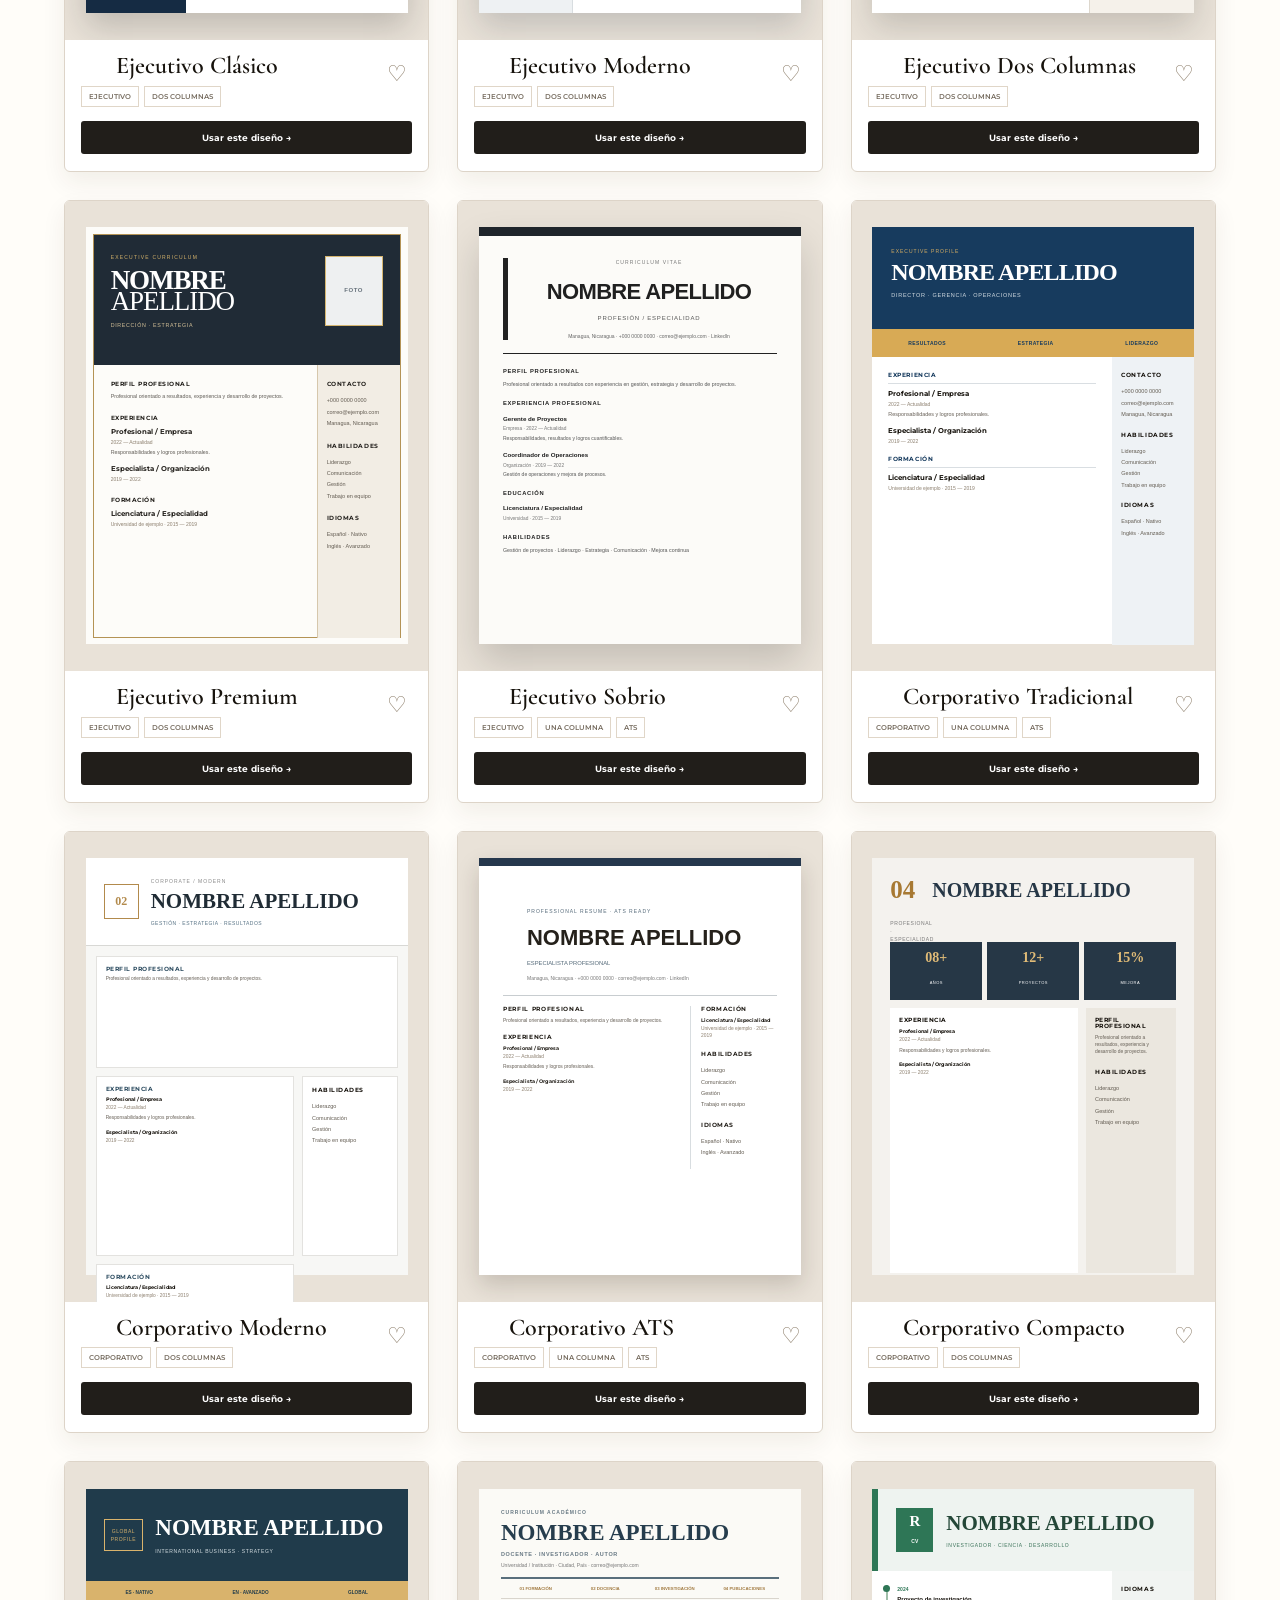
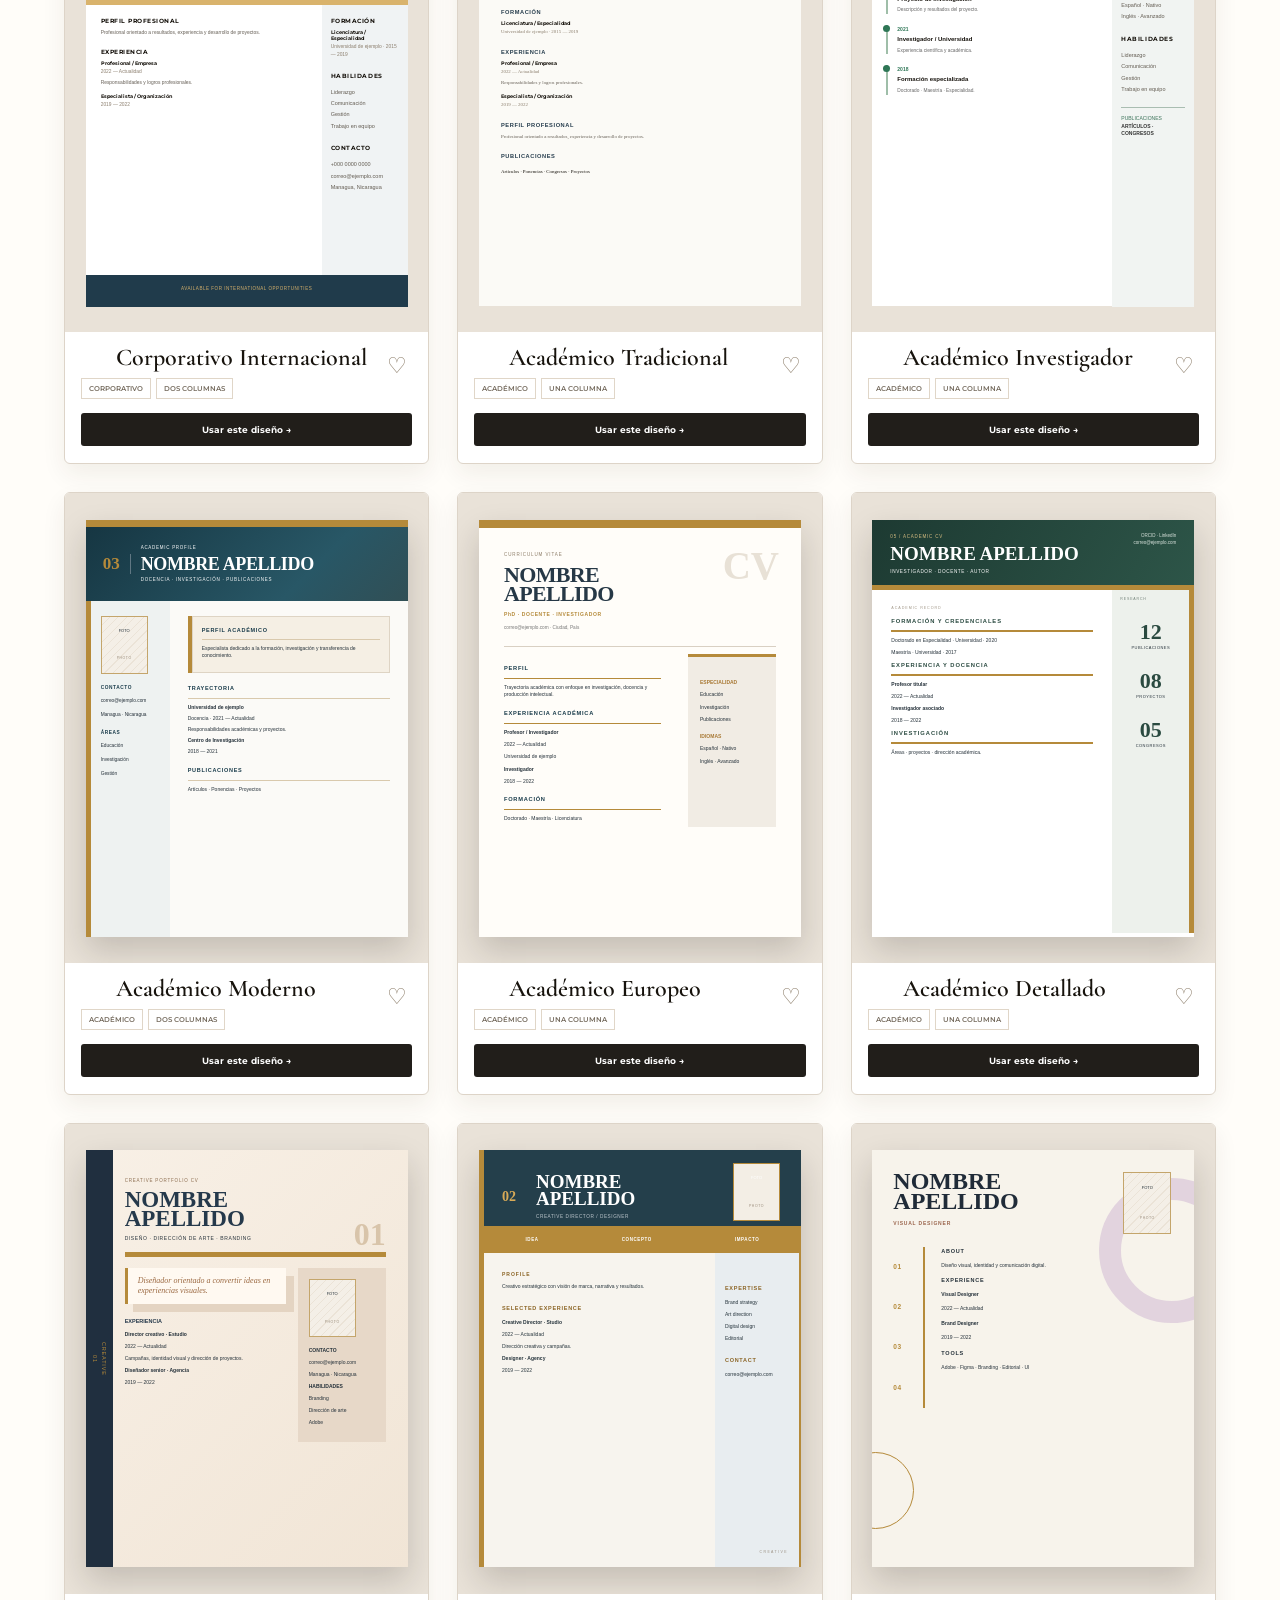
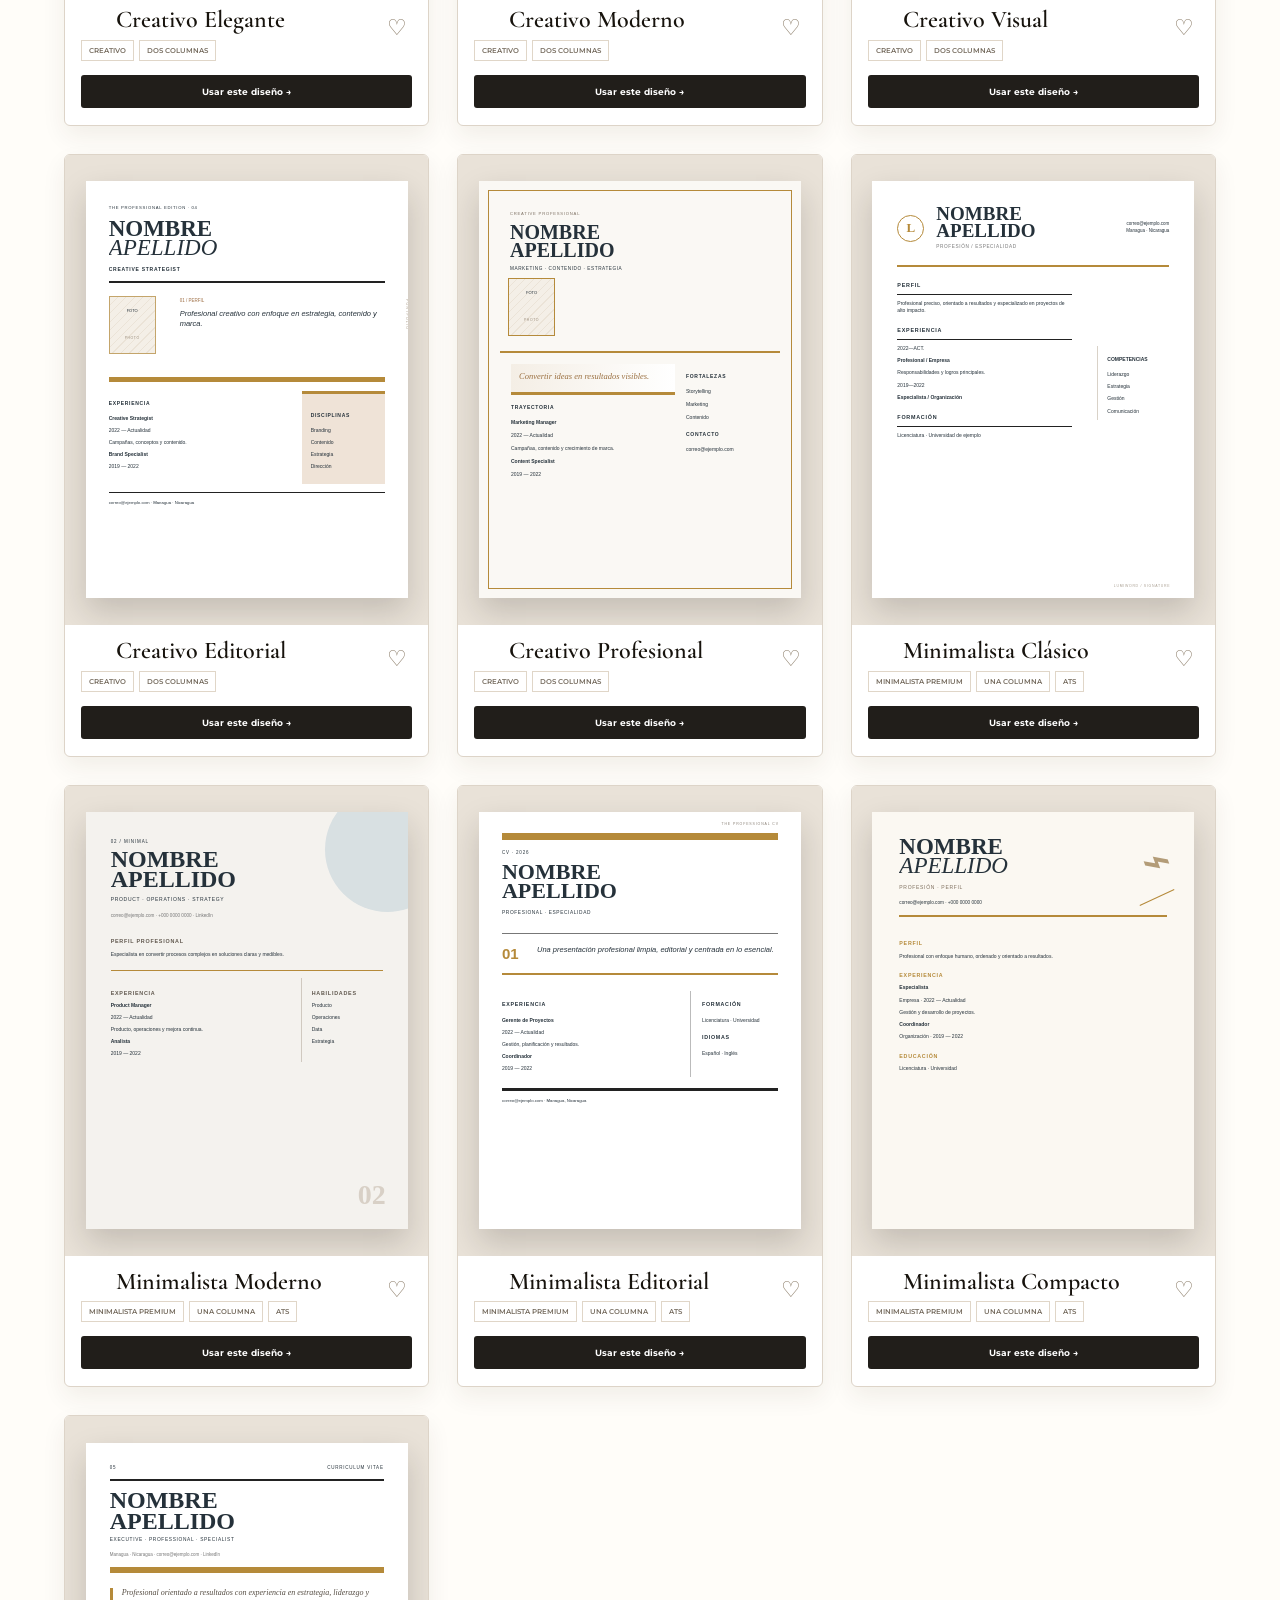
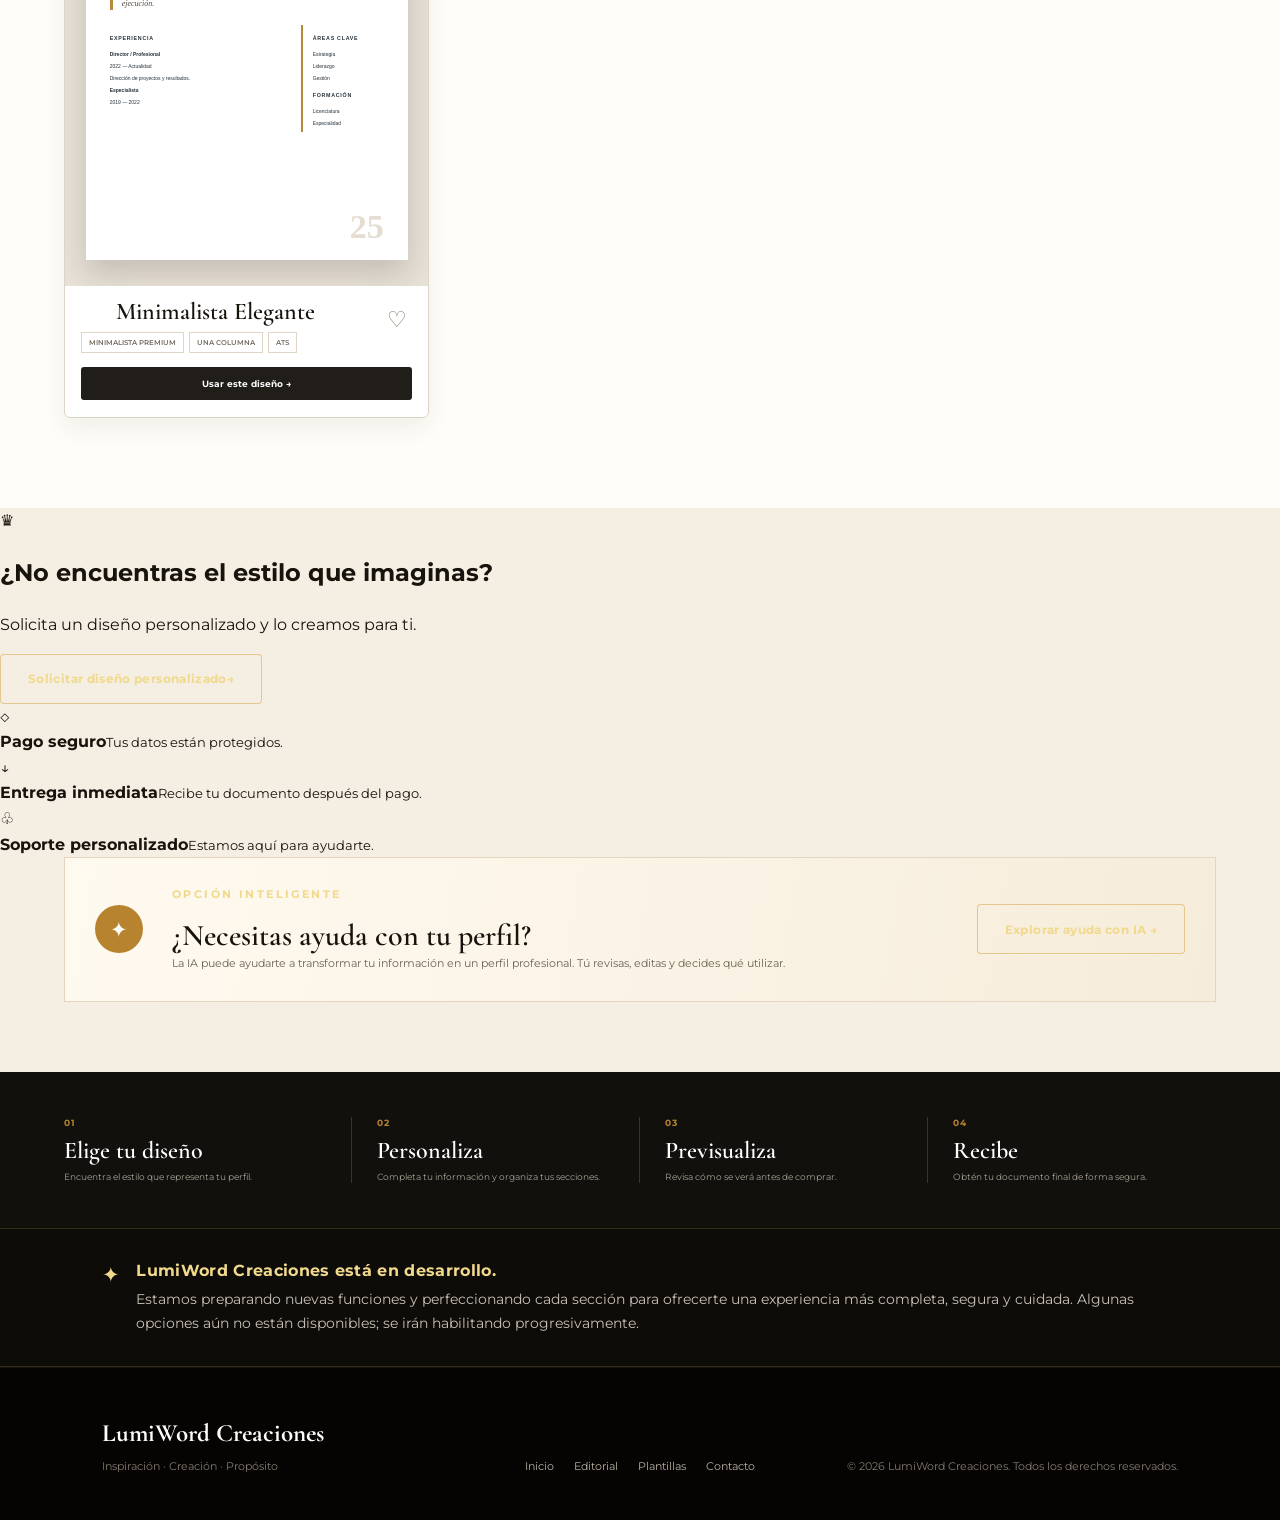
==== commit 391c1f51: "Rediseñar página de currículums con experiencia visual premium" ====
--- a/curriculum.html
+++ b/curriculum.html
@@ -1,7 +1,7 @@
 <!DOCTYPE html>
 <html lang="es"><head><meta charset="UTF-8"><meta name="viewport" content="width=device-width, initial-scale=1.0"><meta name="description" content="Currículums LumiWord Creaciones: elige tu perfil, formato y diseño visual."><title>Currículums | LumiWord Creaciones</title><link rel="preconnect" href="https://fonts.googleapis.com"><link rel="preconnect" href="https://fonts.gstatic.com" crossorigin><link href="https://fonts.googleapis.com/css2?family=Cormorant+Garamond:wght@500;600;700&family=Montserrat:wght@400;500;600;700&display=swap" rel="stylesheet"><link rel="stylesheet" href="css/style.css"><link rel="stylesheet" href="css/curriculum.css"><link rel="stylesheet" href="css/curriculum-muestras.css?v=3"></head>
 <body><header class="site-header" id="inicio"><a class="brand" href="index.html" aria-label="LumiWord Creaciones, inicio"><span class="brand-mark">L</span><span><strong>LumiWord</strong><small>Creaciones</small></span></a><button class="menu-toggle" type="button" aria-label="Abrir menú" aria-expanded="false"><span></span><span></span><span></span></button><nav class="main-nav" aria-label="Navegación principal"><a href="index.html">Inicio</a><a href="editorial.html">Editorial</a><a class="active" href="plantillas.html">Plantillas</a><a href="index.html#investigacion">Investigación y creación</a><a href="index.html#servicios">Servicios profesionales</a><a href="index.html#faq">Preguntas frecuentes</a><a href="index.html#contacto">Contacto</a></nav></header>
-<main class="cv-builder"><section class="cv-market-hero"><div class="cv-market-copy"><p class="eyebrow">LUMIWORD · CURRÍCULUMS PROFESIONALES</p><h1>Impulsa tu futuro<br><span>con un gran primer paso.</span></h1><p>Diseños profesionales, modernos y personalizables para destacar tu talento. Elige tu estilo, completa tu información y crea un currículum listo para usar.</p><div class="cv-benefits"><span>✦ <b>Diseños profesionales</b></span><span>⚡ <b>Fácil de personalizar</b></span><span>▣ <b>Listo para PDF</b></span><span>★ <b>Preparado para entrevistas</b></span><span>◆ <b>Calidad LumiWord</b></span></div></div><div class="hero-resume-stage"><div class="hero-resume-sheet"><div class="hero-photo-placeholder">FOTO</div><div class="hero-resume-name">NOMBRE<br>APELLIDO</div><div class="hero-resume-role">PROFESIÓN / CARGO</div><div class="hero-resume-side"><b>CONTACTO</b><i></i><i></i><i></i><b>HABILIDADES</b><i></i><i></i><i></i><b>IDIOMAS</b><i></i><i></i></div><div class="hero-resume-main"><b>SOBRE MÍ</b><p></p><p></p><b>EXPERIENCIA</b><p></p><p></p><p></p><b>EDUCACIÓN</b><p></p><p></p></div></div></div></section>
-<section class="cv-catalog" id="catalogo"><div class="catalog-top"><div><p class="eyebrow">ENCUENTRA TU ESTILO</p><h2>Un currículum que se vea como tú.</h2></div><p>Explora las muestras, compara estilos y elige el diseño que quieres personalizar.</p></div><div class="selection-panel"><div class="selection-group"><strong>Tipo de documento</strong><div class="choice-row" id="typeGrid"><button type="button" class="choice active" data-type="todos">Todos</button><button type="button" class="choice" data-type="minimalista">Minimalista</button><button type="button" class="choice" data-type="corporativo">Corporativo</button><button type="button" class="choice" data-type="ejecutivo">Ejecutivo</button><button type="button" class="choice" data-type="academico">Académico</button><button type="button" class="choice" data-type="creativo">Creativo</button></div></div><div class="selection-divider"></div><div class="selection-group"><strong>Formato</strong><div class="choice-row" id="formatGrid"><button type="button" class="choice active" data-format="todos">Todos</button><button type="button" class="choice" data-format="ats">ATS</button></div></div><div class="selection-sort"><strong>Ordenar por</strong><select id="sortDesign"><option value="recommended">Más destacados</option><option value="name">Nombre</option><option value="category">Estilo</option></select></div></div><div class="gallery-heading"><span id="galleryCount">25 diseños</span><span>Explora · elige · personaliza</span></div><div class="style-grid marketplace-grid" id="styleGrid"></div></section>
-<section class="cv-color-customizer" id="colorCustomizer" hidden><div class="color-customizer-copy"><p class="eyebrow">PERSONALIZACIÓN VISUAL</p><h2>Hazlo tuyo.</h2><p>Elige el color de acento de tu currículum antes de completar tus datos.</p></div><div class="color-swatches"><button type="button" data-color="#B58A3A" aria-label="Dorado"></button><button type="button" data-color="#1F3A5F" aria-label="Azul"></button><button type="button" data-color="#2F6B61" aria-label="Verde"></button><button type="button" data-color="#6B4C7A" aria-label="Ciruela"></button><button type="button" data-color="#9A4D4D" aria-label="Borgoña"></button><button type="button" data-color="#222222" aria-label="Negro"></button></div><div class="color-customizer-preview" id="colorCustomizerPreview"></div><div class="color-customizer-actions"><button class="btn btn-outline" type="button" id="closeColorCustomizer">Volver</button><button class="btn btn-gold" type="button" id="confirmColorCustomizer">Continuar →</button></div></section><section class="ai-option"><div class="ai-icon">✦</div><div><p class="eyebrow">OPCIÓN INTELIGENTE</p><h2>¿Necesitas ayuda con tu perfil?</h2><p>La IA puede ayudarte a transformar tu información en un perfil profesional. Tú revisas, editas y decides qué utilizar.</p></div><button type="button" class="btn btn-outline" id="aiProfileButton">Explorar ayuda con IA →</button></section><section class="cv-flow"><div><span>01</span><strong>Elige tu diseño</strong><small>Encuentra el estilo que representa tu perfil.</small></div><div><span>02</span><strong>Personaliza</strong><small>Completa tu información y organiza tus secciones.</small></div><div><span>03</span><strong>Previsualiza</strong><small>Revisa cómo se verá antes de comprar.</small></div><div><span>04</span><strong>Recibe</strong><small>Obtén tu documento final de forma segura.</small></div></section><section class="cv-form-area" id="preguntas" hidden><div class="builder-heading"><div><p class="eyebrow">PERSONALIZACIÓN</p><h2>Cuéntanos sobre ti.</h2></div><p>El formulario se adapta al diseño seleccionado.</p></div><div class="question-intro" id="questionIntro"><strong>Selecciona un diseño para comenzar.</strong><span>Aquí aparecerá el formulario adaptado.</span></div><form id="cvForm" class="cv-form" novalidate></form><div class="form-actions" id="formActions" hidden><button class="btn btn-outline" type="button" id="backToStyles">Cambiar diseño</button><button class="btn btn-gold" type="button" id="saveDraft">Guardar avance</button><button class="btn btn-gold" type="button" id="continuePreview">Continuar a previsualización</button></div></section></main>
+<main class="cv-builder"><div class="cv-breadcrumb"><a href="index.html">Inicio</a><span>›</span><a href="plantillas.html">Plantillas</a><span>›</span><strong>Currículums</strong></div><section class="cv-market-hero"><div class="cv-market-copy"><p class="eyebrow">CURRÍCULUMS PROFESIONALES</p><h1>Impulsa tu futuro<br><span>con un gran primer paso.</span></h1><p>Diseños profesionales, modernos y personalizables para destacar tu talento. Elige un estilo, completa tu información y crea un currículum listo para usar.</p><div class="cv-benefits"><span><i>◇</i><b>Diseños profesionales</b></span><span><i>✦</i><b>Fácil de personalizar</b></span><span><i>▣</i><b>Listo para PDF</b></span><span><i>⌂</i><b>Preparado para entrevistas</b></span><span><i>☆</i><b>Calidad LumiWord</b></span></div></div><div class="hero-resume-stage"><div class="hero-resume-sheet"><div class="hero-photo-placeholder">FOTO</div><div class="hero-resume-name">NOMBRE<br>APELLIDO</div><div class="hero-resume-role">PROFESIÓN / CARGO</div><div class="hero-resume-side"><b>CONTACTO</b><i></i><i></i><i></i><b>HABILIDADES</b><i></i><i></i><i></i><b>IDIOMAS</b><i></i><i></i></div><div class="hero-resume-main"><b>SOBRE MÍ</b><p></p><p></p><b>EXPERIENCIA</b><p></p><p></p><p></p><b>EDUCACIÓN</b><p></p><p></p></div></div></div></section>
+<section class="cv-catalog" id="catalogo"><div class="catalog-top"><div><p class="eyebrow">ENCUENTRA TU ESTILO</p><h2>Un currículum que se vea como tú.</h2></div><p>Explora nuestras plantillas, compara estilos y elige el diseño que quieres personalizar.</p></div><div class="selection-panel"><div class="selection-group"><strong>Tipo de documento</strong><div class="choice-row" id="typeGrid"><button type="button" class="choice active" data-type="todos">Todos</button><button type="button" class="choice" data-type="minimalista">Minimalista</button><button type="button" class="choice" data-type="corporativo">Corporativo</button><button type="button" class="choice" data-type="ejecutivo">Ejecutivo</button><button type="button" class="choice" data-type="academico">Académico</button><button type="button" class="choice" data-type="creativo">Creativo</button></div></div><div class="selection-divider"></div><div class="selection-group"><strong>Formato</strong><div class="choice-row" id="formatGrid"><button type="button" class="choice active" data-format="todos">Todos</button><button type="button" class="choice" data-format="ats">ATS</button></div></div><div class="selection-sort"><strong>Ordenar por</strong><select id="sortDesign"><option value="recommended">Más destacados</option><option value="name">Nombre</option><option value="category">Estilo</option></select></div></div><div class="gallery-heading"><span id="galleryCount">25 diseños</span><span>Explora · elige · personaliza</span></div><div class="style-grid marketplace-grid" id="styleGrid"></div></section>
+<section class="cv-color-customizer" id="colorCustomizer" hidden><div class="color-customizer-copy"><p class="eyebrow">PERSONALIZACIÓN VISUAL</p><h2>Hazlo tuyo.</h2><p>Elige el color de acento de tu currículum antes de completar tus datos.</p></div><div class="color-swatches"><button type="button" data-color="#B58A3A" aria-label="Dorado"></button><button type="button" data-color="#1F3A5F" aria-label="Azul"></button><button type="button" data-color="#2F6B61" aria-label="Verde"></button><button type="button" data-color="#6B4C7A" aria-label="Ciruela"></button><button type="button" data-color="#9A4D4D" aria-label="Borgoña"></button><button type="button" data-color="#222222" aria-label="Negro"></button></div><div class="color-customizer-preview" id="colorCustomizerPreview"></div><div class="color-customizer-actions"><button class="btn btn-outline" type="button" id="closeColorCustomizer">Volver</button><button class="btn btn-gold" type="button" id="confirmColorCustomizer">Continuar →</button></div></section><section class="cv-custom-cta"><div class="cta-mark">♛</div><div><h2>¿No encuentras el estilo que imaginas?</h2><p>Solicita un diseño personalizado y lo creamos para ti.</p></div><button type="button" class="btn btn-outline">Solicitar diseño personalizado <span>→</span></button></section><section class="cv-trust"><div><span>◇</span><div><strong>Pago seguro</strong><small>Tus datos están protegidos.</small></div></div><div><span>↓</span><div><strong>Entrega inmediata</strong><small>Recibe tu documento después del pago.</small></div></div><div><span>♧</span><div><strong>Soporte personalizado</strong><small>Estamos aquí para ayudarte.</small></div></div></section><section class="ai-option"><div class="ai-icon">✦</div><div><p class="eyebrow">OPCIÓN INTELIGENTE</p><h2>¿Necesitas ayuda con tu perfil?</h2><p>La IA puede ayudarte a transformar tu información en un perfil profesional. Tú revisas, editas y decides qué utilizar.</p></div><button type="button" class="btn btn-outline" id="aiProfileButton">Explorar ayuda con IA →</button></section><section class="cv-flow"><div><span>01</span><strong>Elige tu diseño</strong><small>Encuentra el estilo que representa tu perfil.</small></div><div><span>02</span><strong>Personaliza</strong><small>Completa tu información y organiza tus secciones.</small></div><div><span>03</span><strong>Previsualiza</strong><small>Revisa cómo se verá antes de comprar.</small></div><div><span>04</span><strong>Recibe</strong><small>Obtén tu documento final de forma segura.</small></div></section><section class="cv-form-area" id="preguntas" hidden><div class="builder-heading"><div><p class="eyebrow">PERSONALIZACIÓN</p><h2>Cuéntanos sobre ti.</h2></div><p>El formulario se adapta al diseño seleccionado.</p></div><div class="question-intro" id="questionIntro"><strong>Selecciona un diseño para comenzar.</strong><span>Aquí aparecerá el formulario adaptado.</span></div><form id="cvForm" class="cv-form" novalidate></form><div class="form-actions" id="formActions" hidden><button class="btn btn-outline" type="button" id="backToStyles">Cambiar diseño</button><button class="btn btn-gold" type="button" id="saveDraft">Guardar avance</button><button class="btn btn-gold" type="button" id="continuePreview">Continuar a previsualización</button></div></section></main>
 <footer class="site-footer"><div><strong>LumiWord Creaciones</strong><p>Inspiración · Creación · Propósito</p></div><div class="footer-links"><a href="index.html">Inicio</a><a href="editorial.html">Editorial</a><a href="plantillas.html">Plantillas</a><a href="index.html#contacto">Contacto</a></div><p class="copyright">© <span id="year"></span> LumiWord Creaciones. Todos los derechos reservados.</p></footer><script src="js/app.js"></script><script src="js/curriculum.js"></script><script src="assets/curriculum/catalogo-disenos.js"></script><script src="js/curriculum-catalogo.js"></script></body></html>
--- a/css/curriculum-muestras.css
+++ b/css/curriculum-muestras.css
@@ -447,3 +447,344 @@
 .x24{background:#faf8f3;padding:24px 26px;position:relative}.xbranch{position:absolute;right:24px;top:20px;font:400 42px Georgia;color:#b7a184;transform:rotate(-20deg)}.x24 header{border-bottom:1px solid #bcae99;padding-bottom:10px}.x24 header strong{display:block;font:700 28px/.78 Georgia}.x24 header strong i{font-weight:400}.x24 header em{display:block;font-size:5px;letter-spacing:.14em;font-style:normal;color:#7d6e5d;margin-top:7px}.x24 header span{display:block;font-size:4.7px;margin-top:8px}.x24 main{padding-top:13px}.x24 main h5{font-size:5.3px;letter-spacing:.14em;color:#806c54;margin:11px 0 5px}.x24 main p,.x24 main b,.x24 main small{display:block;font-size:5px;line-height:1.45;margin-bottom:5px}
 
 .x25{background:#fff;padding:20px 23px}.xtop{display:flex;justify-content:space-between;font-size:4.5px;letter-spacing:.17em;border-bottom:1px solid #222;padding-bottom:7px}.x25 header{padding:12px 0;border-bottom:5px solid #252525}.x25 header strong{display:block;font:700 27px Georgia}.x25 header em{display:block;font-size:4.8px;font-style:normal;letter-spacing:.14em;margin-top:5px}.x25 header span{display:block;font-size:4.5px;color:#777;margin-top:7px}.xstatement{font:italic 7px/1.35 Georgia;margin:13px 0;color:#5d554c}.x25grid{display:grid;grid-template-columns:1fr 78px;gap:15px}.x25grid h5{font-size:5.3px;letter-spacing:.14em}.x25grid b,.x25grid small,.x25grid p,.x25grid span{display:block;font-size:5px;line-height:1.4;margin-bottom:5px}.x25grid aside{border-left:1px solid #bbb;padding-left:10px}
+
+
+/* =========================================================
+   REFINAMIENTO VISUAL · NIVEL PREMIUM
+   Los previews deben sentirse como CV terminados, no wireframes.
+   ========================================================= */
+.cv-sample-window{background:#e9e2d8!important;padding:18px!important;display:flex!important;align-items:center!important;justify-content:center!important}
+.cv-real.x13,.cv-real.x14,.cv-real.x15,.cv-real.x16,.cv-real.x17,.cv-real.x18,.cv-real.x19,.cv-real.x20,.cv-real.x21,.cv-real.x22,.cv-real.x23,.cv-real.x24,.cv-real.x25{box-shadow:0 14px 30px rgba(30,24,18,.18);font-size:5px}
+
+/* 13 · Académico moderno — banda superior + ficha lateral */
+.x13{background:#fbfaf7;border-top:7px solid #244d5a}
+.x13 header{height:86px;padding:15px 18px;background:linear-gradient(135deg,#193b4a,#2b5966)}
+.x13 header strong{font-size:22px;letter-spacing:-.02em}
+.x13body{grid-template-columns:84px 1fr}
+.x13body aside{background:#eef2f1;border-right:0;border-left:5px solid #c59d55;padding:15px 10px}
+.x13body main{padding:15px 18px}
+.xfeature{background:#f5efe4;border-left:4px solid #c59d55;padding:10px}
+.x13 h5{border-bottom:1px solid #d9c9ad;padding-bottom:5px}
+
+/* 14 · Europeo — editorial de alto contraste */
+.x14{background:#fffdf9;padding:22px 25px;border-top:8px solid #a87935}
+.x14 header{border-left:0;padding-left:0}
+.x14 header strong{font-size:27px;line-height:.8;letter-spacing:-.03em}
+.x14 header em{color:#a87935}
+.x14grid{grid-template-columns:1fr 88px;gap:22px;border-top:1px solid #d9d0c3;margin-top:15px;padding-top:7px}
+.x14grid aside{background:#f1ece4;border-left:0;padding:12px}
+.x14grid h5{font-size:5.7px}
+
+/* 15 · Investigador — panel estadístico */
+.x15{background:#fff}
+.x15 header{height:82px;background:#203f36;padding:16px 20px;border-bottom:5px solid #c8a45c}
+.x15body{grid-template-columns:1fr 82px}
+.x15body aside{background:#edf1ec;border-left:0;border-right:5px solid #c8a45c;padding:13px 8px}
+.x15body aside strong{font-size:22px}
+.x15body main{padding:16px 19px}
+.x15body main h5{font-size:5.8px;letter-spacing:.16em}
+
+/* 16 · Creativo editorial — columna de identidad */
+.x16{background:#f8f0e6;padding:22px 22px 18px 39px}
+.xvert{width:27px;background:#202f3f;font-size:5.5px}
+.x16 header{padding:4px 0 13px;border-bottom:5px solid #d19b51}
+.x16 header strong{font-size:30px;line-height:.75}
+.x16body{grid-template-columns:1fr 88px;margin-top:15px}
+.x16body aside{background:#e7d8c8;padding:11px}
+.xlead{font-size:8px;line-height:1.25;padding:8px 10px}
+
+/* 17 · Noir — diseño de agencia */
+.x17{background:#12171b}
+.x17 header{height:91px;padding:18px 19px}
+.x17 header strong{font-size:23px}
+.x17 nav{height:27px;background:#d2a252}
+.x17body{grid-template-columns:1fr 86px}
+.x17body aside{background:#1e282f;padding:17px 10px}
+.x17body h5{font-size:5.5px}
+.x17body main{padding:17px 18px}
+
+/* 18 · Visual — composición asimétrica */
+.x18{background:#f7f3eb;padding:22px 21px}
+.xorb{width:145px;height:145px;border-width:22px;right:-50px;top:28px}
+.x18 header strong{font-size:31px}
+.x18body{grid-template-columns:30px 1fr;margin-top:29px}
+.x18body main{padding-left:16px;border-left:2px solid #a66d4d}
+.xindex{font-size:6.5px;line-height:6.2}
+
+/* 19 · Revista — portada editorial */
+.x19{background:#fff;padding:22px 23px 0}
+.x19 header{padding-bottom:11px;border-bottom:2px solid #222}
+.x19 header strong{font-size:30px}
+.x19feature{grid-template-columns:61px 1fr;padding:13px 0;border-bottom:5px solid #ae7942}
+.x19feature p{font-size:7.5px}
+.x19body{grid-template-columns:1fr 83px}
+.x19body aside{background:#efe3d7}
+
+/* 20 · Profesional creativo — marco de lujo */
+.x20{background:#fbfaf7;padding:21px}
+.xframe{inset:9px;border:1px solid #b88a4d}
+.x20 header{padding:9px 11px 13px;border-bottom:2px solid #c8b79e}
+.x20 header strong{font-size:25px}
+.x20body{grid-template-columns:1fr 83px;padding:15px 11px}
+.xquote{font-size:8.5px;border-bottom:3px solid #b88a4d;padding-bottom:11px}
+
+/* 21 · Minimalista clásico — aire y precisión */
+.x21{background:#fff;padding:24px 25px}
+.x21 header{grid-template-columns:31px 1fr 82px}
+.x21 header strong{font-size:22px}
+.x21 hr{margin:14px 0;border-top:2px solid #b18a57}
+.x21 main{padding-right:97px}
+.x21 aside{right:25px;top:165px;width:72px}
+
+/* 22 · Minimalista moderno — geometría */
+.x22{background:#f4f2ee;padding:25px}
+.xshape{width:125px;height:125px;background:#d8e0e2;right:-42px;top:-25px}
+.x22 header strong{font-size:31px}
+.x22 main{margin-top:24px}
+.x22cols{grid-template-columns:1fr 82px;gap:17px;padding-top:7px}
+
+/* 23 · Minimalista editorial — periódico premium */
+.x23{background:#fff;padding:21px 23px}
+.x23 header{border-top:7px solid #252525;padding-top:11px}
+.x23 header strong{font-size:27px}
+.x23lead{margin:16px 0;padding:11px 0;border-top:1px solid #777;border-bottom:2px solid #222}
+.x23lead p{font-size:7.5px}
+.x23body{grid-template-columns:1fr 88px}
+.x23 footer{border-top:3px solid #222}
+
+/* 24 · Minimalista orgánico — editorial suave */
+.x24{background:#fbf8f2;padding:25px 27px}
+.xbranch{font-size:48px;color:#b39c78}
+.x24 header{padding-bottom:12px;border-bottom:2px solid #bcae99}
+.x24 header strong{font-size:30px}
+.x24 main{padding-top:15px}
+
+/* 25 · Minimalista luxury — pieza de firma */
+.x25{background:#fff;padding:21px 24px}
+.x25 .xtop{padding-bottom:8px;border-bottom:2px solid #222}
+.x25 header{padding:14px 0;border-bottom:6px solid #242424}
+.x25 header strong{font-size:29px}
+.xstatement{font-size:8px;margin:15px 0;color:#554c42}
+.x25grid{grid-template-columns:1fr 83px;gap:17px}
+.x25grid aside{border-left:2px solid #b7a078}
+
+/* Tipografía del contenido de muestra */
+.x13 p,.x13 b,.x13 span,.x13 small,.x14 p,.x14 b,.x14 span,.x14 small,.x15 p,.x15 b,.x15 span,.x15 small,
+.x16 p,.x16 b,.x16 span,.x16 small,.x17 p,.x17 b,.x17 span,.x17 small,.x18 p,.x18 b,.x18 span,.x18 small,
+.x19 p,.x19 b,.x19 span,.x19 small,.x20 p,.x20 b,.x20 span,.x20 small,.x21 p,.x21 b,.x21 span,.x21 small,
+.x22 p,.x22 b,.x22 span,.x22 small,.x23 p,.x23 b,.x23 span,.x23 small,.x24 p,.x24 b,.x24 span,.x24 small,
+.x25 p,.x25 b,.x25 span,.x25 small{font-family:Arial,sans-serif}
+
+
+/* =========================================================
+   DIRECCIÓN DE ARTE · SEGUNDA RONDA
+   Más impacto, contraste y elementos de firma.
+   ========================================================= */
+.cv-real.x13,.cv-real.x14,.cv-real.x15,.cv-real.x16,.cv-real.x17,.cv-real.x18,.cv-real.x19,.cv-real.x20,.cv-real.x21,.cv-real.x22,.cv-real.x23,.cv-real.x24,.cv-real.x25{
+  --accent:var(--cv-accent,#b58a3a);
+}
+
+/* 13 — ACADEMIC MODERN SIGNATURE */
+.x13{border-top-color:var(--accent);position:relative}
+.x13:after{content:"ACADEMIC";position:absolute;right:-16px;top:108px;writing-mode:vertical-rl;font-size:4px;letter-spacing:.35em;color:#c7c0b4;opacity:.9}
+.x13 header{background:linear-gradient(135deg,#163642 0%,#285766 68%,#314f55 100%)}
+.x13 header>b{color:var(--accent)}
+.x13body aside{border-left-color:var(--accent)}
+.xfeature{border-left-color:var(--accent);box-shadow:inset 0 0 0 1px #ded4c4}
+
+/* 14 — EUROPEAN EDITORIAL */
+.x14{border-top-color:var(--accent);position:relative}
+.x14:before{content:"CV";position:absolute;right:22px;top:18px;font:700 39px Georgia;color:#e8e1d6;line-height:1}
+.x14 header{position:relative;z-index:1}
+.x14 header em{color:var(--accent)}
+.x14grid aside{border-top:3px solid var(--accent)}
+.x14grid h5{border-bottom-color:var(--accent)}
+
+/* 15 — RESEARCH / DATA */
+.x15 header{background:linear-gradient(120deg,#1d3a32,#2d5548)}
+.x15 header{border-bottom-color:var(--accent)}
+.x15body aside{border-right-color:var(--accent);position:relative}
+.x15body aside:before{content:"RESEARCH";position:absolute;top:7px;left:8px;font-size:3.5px;letter-spacing:.25em;color:#718078}
+.x15body aside strong{margin-top:16px}
+.x15body main h5{border-bottom-color:var(--accent)}
+.x15body main:before{content:"ACADEMIC RECORD";display:block;font-size:3.7px;letter-spacing:.25em;color:#a39a8b;margin-bottom:5px}
+
+/* 16 — CREATIVE EDITORIAL */
+.x16{background:linear-gradient(135deg,#f8f0e6,#f1e5d6)}
+.xvert{background:#202f3f;color:var(--accent)}
+.x16 header{border-bottom-color:var(--accent)}
+.x16 header:after{content:"01";float:right;font:700 32px Georgia;color:#d8c4aa;margin-top:-18px}
+.xlead{border-left-color:var(--accent);background:#fff9f1;box-shadow:8px 8px 0 #e4d4c2}
+
+/* 17 — NOIR AGENCY */
+.x17{border-left:5px solid var(--accent);position:relative}
+.x17:before{content:"CREATIVE";position:absolute;right:13px;bottom:12px;font-size:3.5px;letter-spacing:.4em;color:#66727a}
+.x17 nav{background:var(--accent)}
+.x17body aside{border-left:2px solid var(--accent)}
+.x17body h5{color:var(--accent)}
+
+/* 18 — VISUAL DESIGN */
+.x18{position:relative;overflow:hidden}
+.x18:before{content:"";position:absolute;width:75px;height:75px;border:1px solid var(--accent);border-radius:50%;left:-35px;bottom:38px}
+.xorb{border-color:#d8c3d7}
+.x18body main{border-left-color:var(--accent)}
+.xindex{color:var(--accent)}
+
+/* 19 — MAGAZINE */
+.x19{position:relative}
+.x19:before{content:"PORTFOLIO";position:absolute;right:-1px;top:118px;writing-mode:vertical-rl;font-size:3.5px;letter-spacing:.35em;color:#a99b89}
+.x19 header{border-bottom-color:#222}
+.x19feature{border-bottom-color:var(--accent)}
+.x19body aside{border-top:3px solid var(--accent)}
+
+/* 20 — CREATIVE FRAME */
+.x20{background:#faf8f4}
+.xframe{border:1px solid var(--accent)}
+.x20 header{border-bottom-color:var(--accent)}
+.xquote{border-bottom-color:var(--accent);background:linear-gradient(90deg,#f4eee5,#fff);padding-left:8px}
+.x20 .xphoto{border-color:var(--accent)}
+
+/* 21 — MINIMAL ATELIER */
+.x21{position:relative}
+.x21:after{content:"LUMIWORD / SIGNATURE";position:absolute;bottom:9px;right:24px;font-size:3.5px;letter-spacing:.2em;color:#aaa093}
+.x21 header>b{border-color:var(--accent);color:var(--accent)}
+.x21 hr{border-top-color:var(--accent)}
+.x21 aside{border-left-color:#d9d2c8}
+
+/* 22 — MINIMAL SCULPTURAL */
+.x22{position:relative;overflow:hidden}
+.x22:after{content:"02";position:absolute;right:22px;bottom:18px;font:700 28px Georgia;color:#d8d0c6}
+.x22 main h5{color:#61594f}
+.x22cols{border-top-color:var(--accent)}
+.x22cols section+section{border-left-color:#d0c9c0}
+
+/* 23 — MINIMAL NEWSPAPER */
+.x23{position:relative}
+.x23:before{content:"THE PROFESSIONAL CV";position:absolute;right:22px;top:10px;font-size:3.5px;letter-spacing:.25em;color:#8b8278}
+.x23 header{border-top-color:var(--accent)}
+.x23lead{border-bottom-color:var(--accent)}
+.x23lead b{color:var(--accent)}
+.x23 footer{border-top-color:#222}
+
+/* 24 — ORGANIC MINIMAL */
+.x24{position:relative}
+.x24:before{content:"";position:absolute;right:18px;top:85px;width:38px;height:1px;background:var(--accent);transform:rotate(-25deg)}
+.x24 header{border-bottom-color:var(--accent)}
+.x24 main h5{color:var(--accent)}
+
+/* 25 — LUXURY SIGNATURE */
+.x25{position:relative}
+.x25:after{content:"25";position:absolute;right:24px;bottom:14px;font:700 34px Georgia;color:#e5ddd1}
+.x25 header{border-bottom-color:var(--accent)}
+.x25grid aside{border-left-color:var(--accent)}
+.xstatement{border-left:3px solid var(--accent);padding-left:9px}
+
+/* Photo areas: elegant placeholder, never a fake person */
+.x13 .xphoto,.x16 .xphoto,.x17 .xphoto,.x18 .xphoto,.x19 .xphoto,.x20 .xphoto{
+  position:relative;background:repeating-linear-gradient(135deg,#f4efe7 0,#f4efe7 5px,#ebe3d7 5px,#ebe3d7 6px);
+}
+.x13 .xphoto:after,.x16 .xphoto:after,.x17 .xphoto:after,.x18 .xphoto:after,.x19 .xphoto:after,.x20 .xphoto:after{
+  content:"PHOTO";font-size:3.5px;letter-spacing:.15em;color:#9d907f;
+}
+
+/* Make the mini documents read as designed pages, not loose text */
+.x13 section,.x14grid section,.x15 section,.x16body section,.x17body section,.x18body section,.x19body section,.x20body section,.x21 main section,.x22 main section,.x23body section,.x24 main section,.x25grid section{
+  position:relative;
+}
+.x13 section h5,.x14 h5,.x15 h5,.x16body h5,.x17body h5,.x18body h5,.x19body h5,.x20body h5,.x21 main h5,.x22 main h5,.x23body h5,.x24 main h5,.x25grid h5{
+  text-transform:uppercase;
+}
+
+
+/* =========================================================
+   AJUSTE DE PROPORCIONES · NOMBRES Y DISTRIBUCIÓN
+   ========================================================= */
+
+/* Los nombres no deben dominar la página: el contenido profesional
+   necesita respirar y conservar espacio para experiencia/educación. */
+.x13 header strong{font-size:18px;line-height:.9}
+.x14 header strong{font-size:22px;line-height:.88}
+.x15 header strong{font-size:19px;line-height:.9}
+.x16 header strong{font-size:23px;line-height:.82}
+.x17 header strong{font-size:19px;line-height:.88}
+.x18 header strong{font-size:24px;line-height:.82}
+.x19 header strong{font-size:23px;line-height:.84}
+.x20 header strong{font-size:20px;line-height:.9}
+.x21 header strong{font-size:19px;line-height:.9}
+.x22 header strong{font-size:24px;line-height:.82}
+.x23 header strong{font-size:22px;line-height:.86}
+.x24 header strong{font-size:23px;line-height:.84}
+.x25 header strong{font-size:24px;line-height:.86}
+
+/* Menos altura desperdiciada en cabeceras */
+.x13 header{height:74px;padding:12px 17px}
+.x15 header{height:70px;padding:12px 18px}
+.x16 header{padding-bottom:10px}
+.x17 header{height:76px;padding:13px 18px}
+.x18 header strong{margin-top:2px}
+.x19 header{padding-bottom:8px}
+.x20 header{padding:7px 10px 10px}
+.x21 header{grid-template-columns:29px 1fr 72px}
+.x22 header strong{margin:5px 0}
+.x23 header{padding-top:8px}
+.x24 header{padding-bottom:9px}
+.x25 header{padding:9px 0}
+
+/* 17 · Creativo moderno: NO fondo negro.
+   Conservamos el carácter de agencia mediante azul petróleo,
+   dorado y contraste tipográfico. */
+.x17{
+  background:#f7f4ee;
+  color:#26343c;
+  border-left:5px solid var(--accent);
+}
+.x17 header{
+  background:#243f4b;
+  color:#fff;
+}
+.x17 header strong{color:#fff}
+.x17 nav{
+  background:var(--accent);
+  color:#fff;
+}
+.x17body{
+  background:#f7f4ee;
+}
+.x17body main{
+  color:#26343c;
+}
+.x17body aside{
+  background:#e8edf0;
+  border-left:0;
+  border-right:2px solid var(--accent);
+  color:#26343c;
+}
+.x17body i,.x17body h5{color:#8b6424}
+.x17 .xphoto{
+  background:#f3eee5;
+  border-color:var(--accent);
+}
+.x17:before{color:#9b9082}
+
+/* Mejor reparto vertical: la información empieza antes y ocupa más */
+.x13body,.x15body,.x17body{height:343px}
+.x16body{margin-top:11px}
+.x18body{margin-top:21px}
+.x19body{padding-top:9px}
+.x20body{padding-top:11px}
+.x22 main{margin-top:18px}
+.x24 main{padding-top:11px}
+.x25grid{gap:15px}
+
+/* Evitar que los títulos de muestra rompan innecesariamente */
+.x13 header strong,.x14 header strong,.x15 header strong,.x16 header strong,
+.x17 header strong,.x18 header strong,.x19 header strong,.x20 header strong,
+.x21 header strong,.x22 header strong,.x23 header strong,.x24 header strong,
+.x25 header strong{
+  max-width:190px;
+  overflow:hidden;
+  text-overflow:ellipsis;
+}
+
+/* La tarjeta del catálogo debe mostrar el documento, no un bloque vacío */
+.cv-sample-window{overflow:hidden}
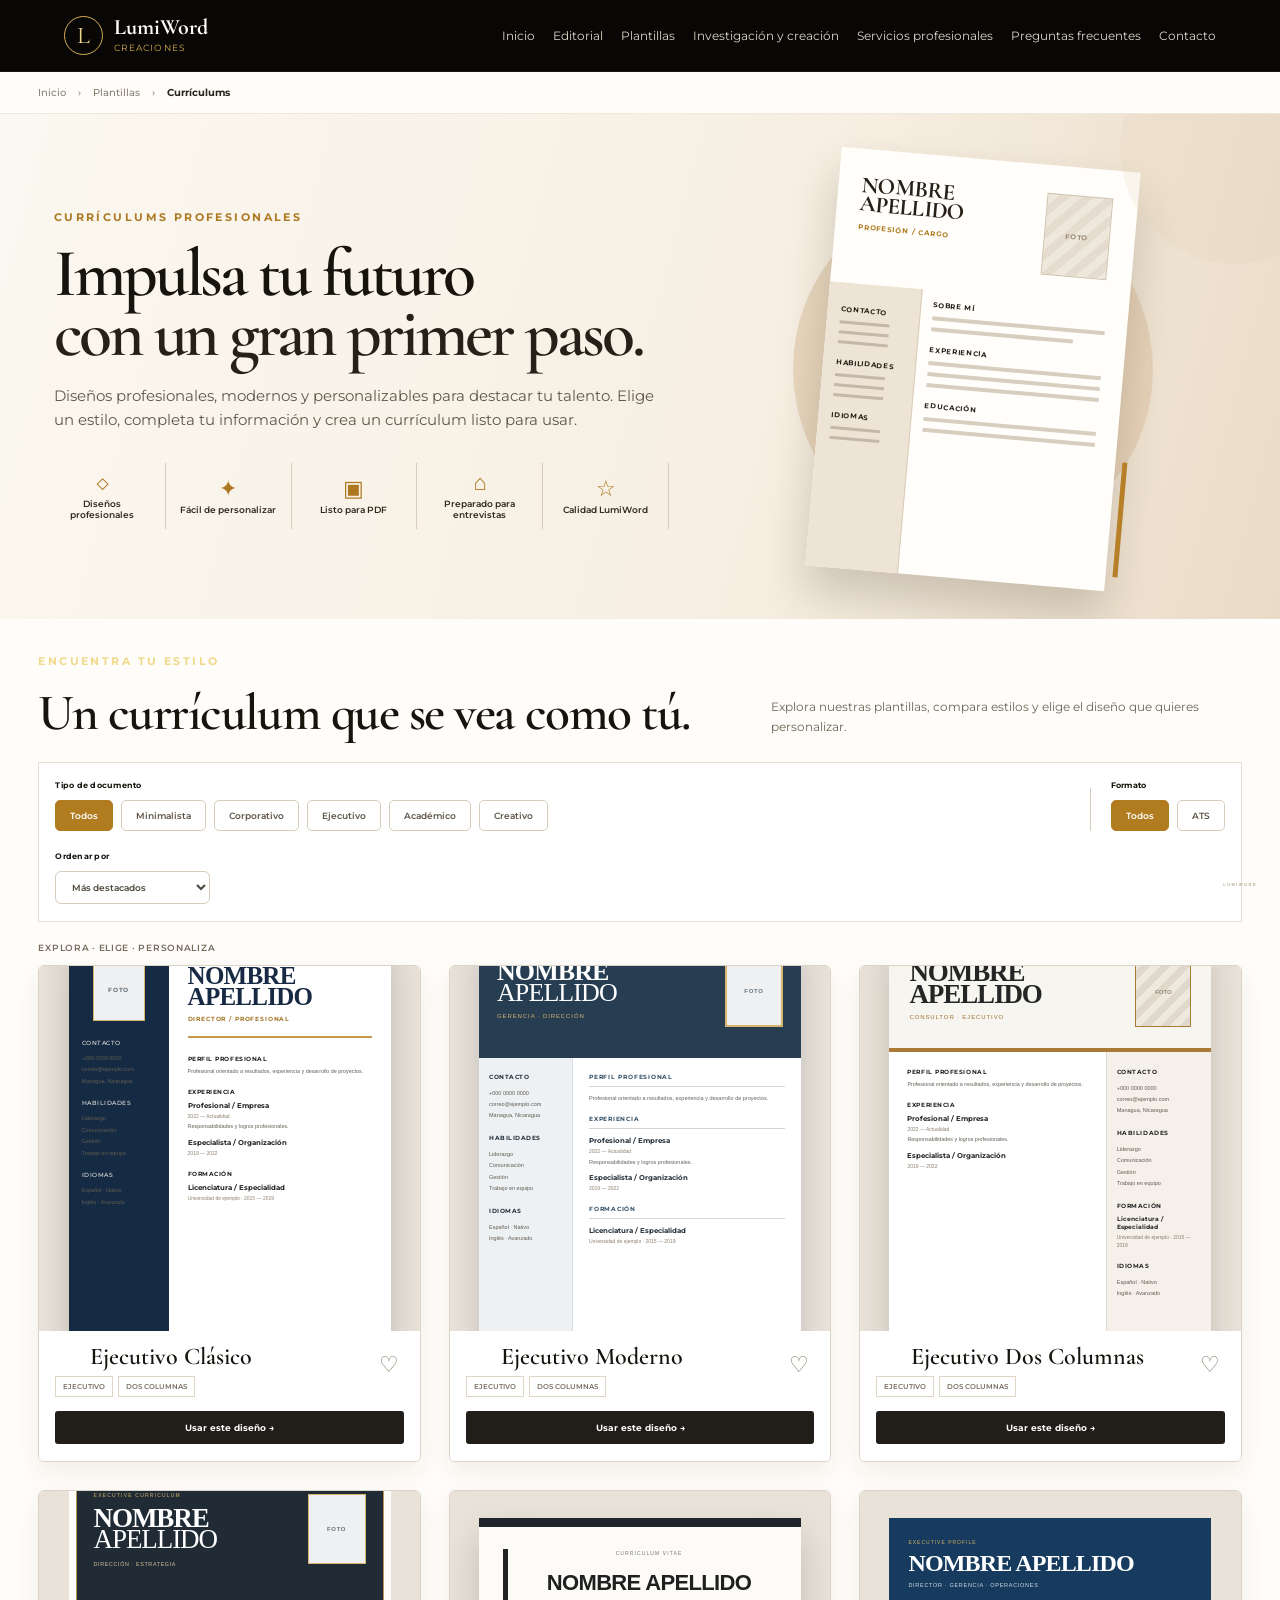
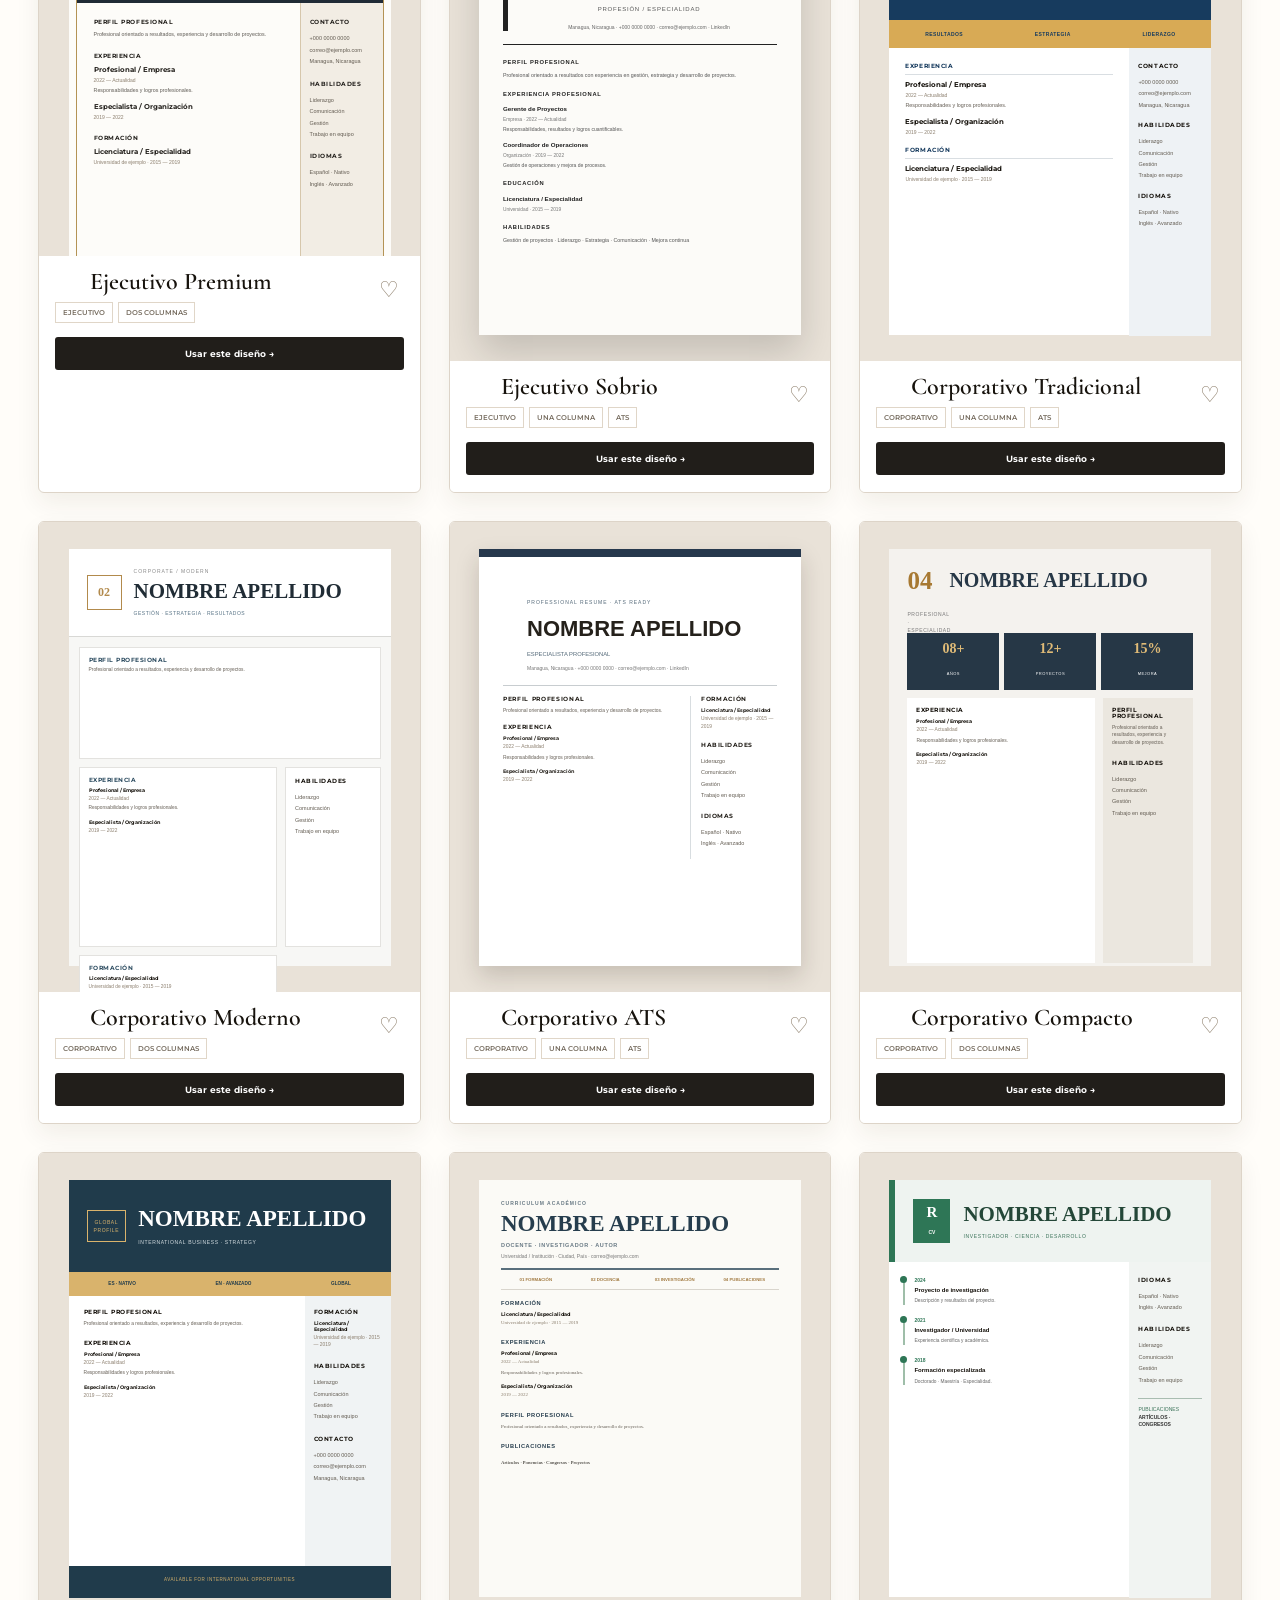
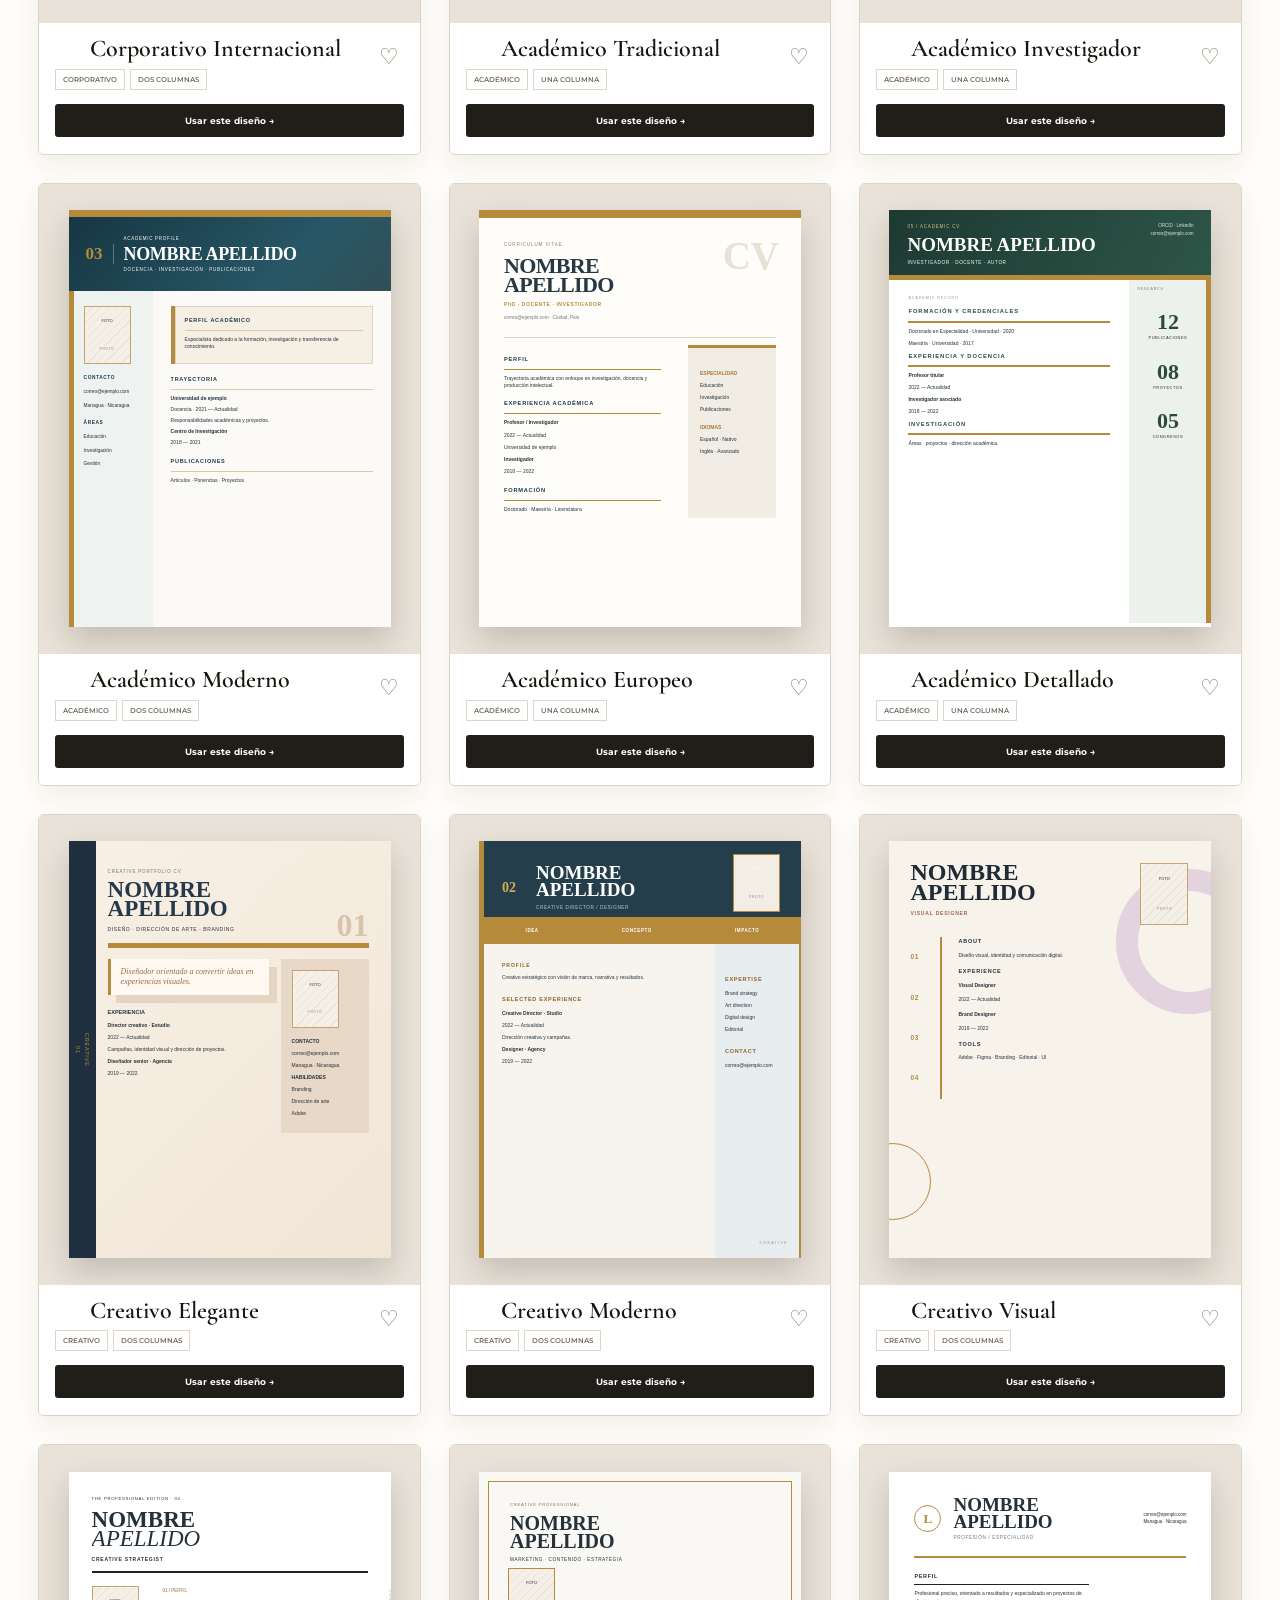
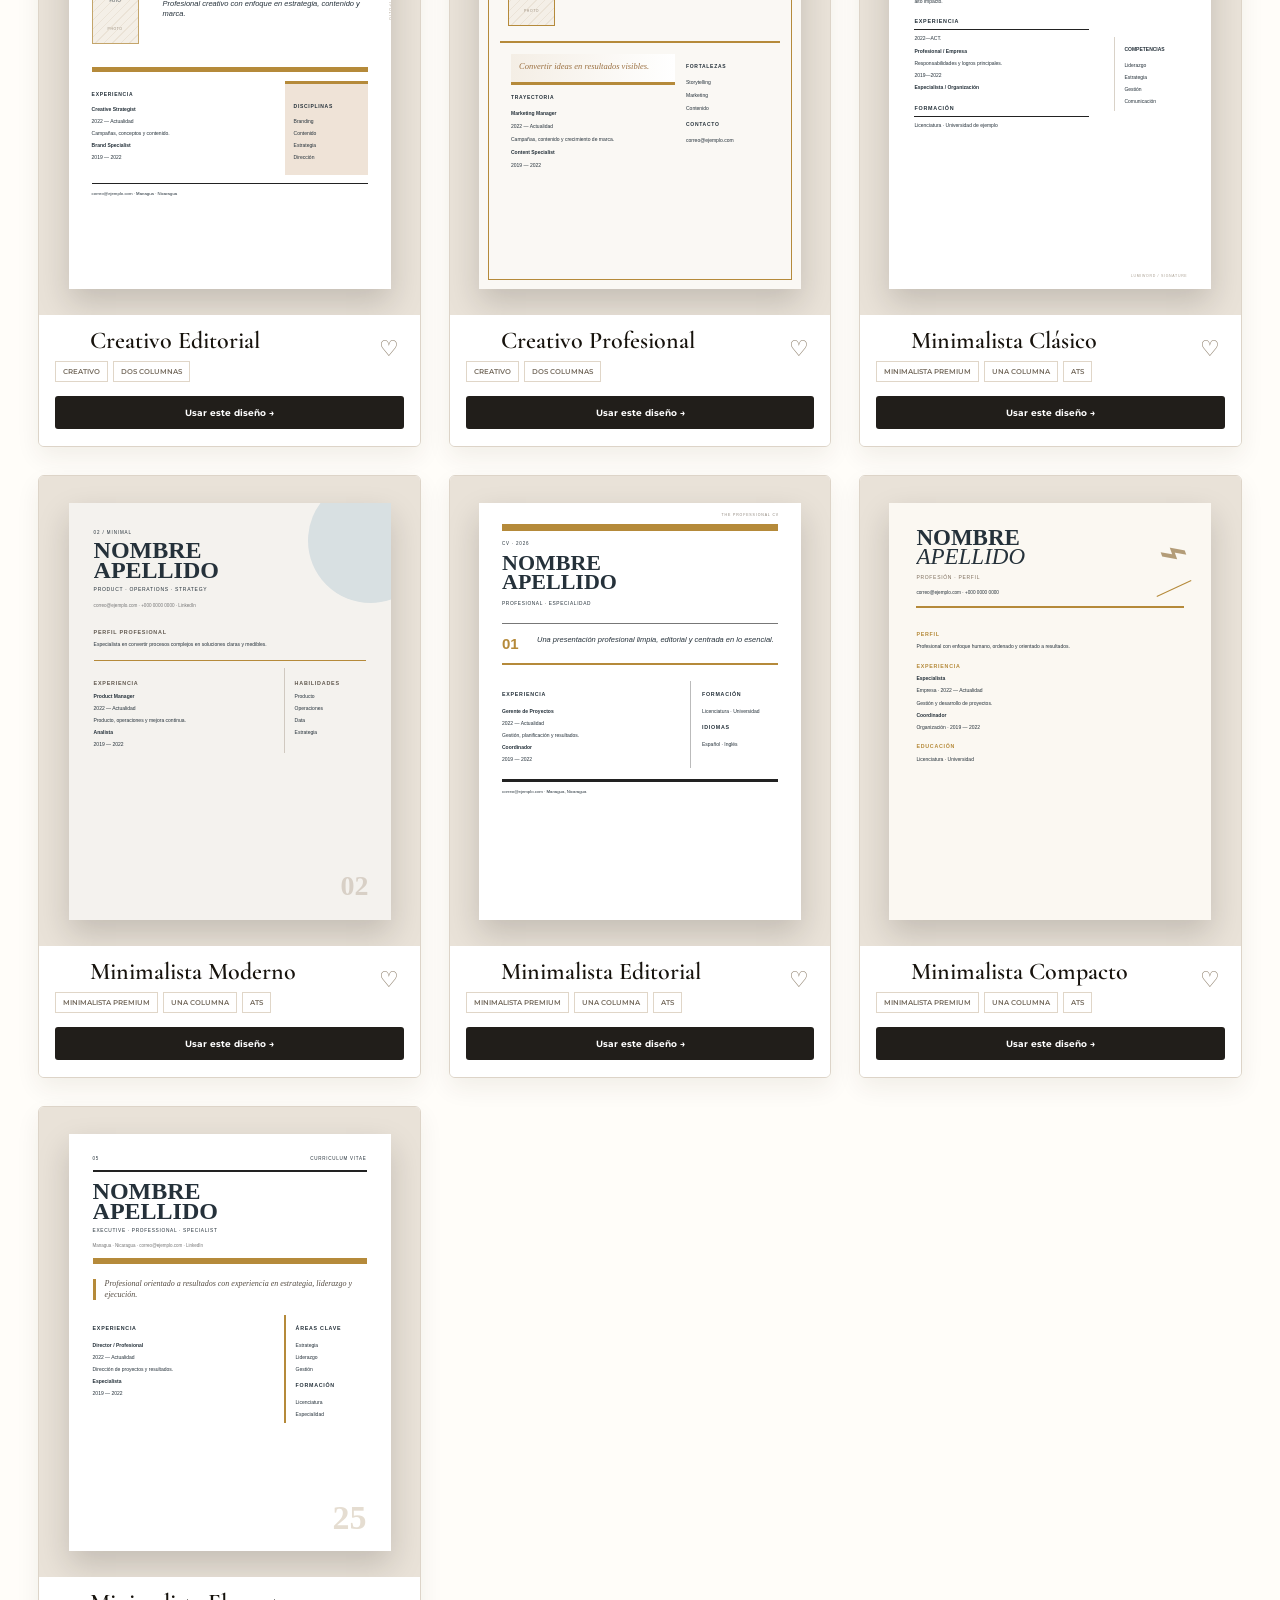
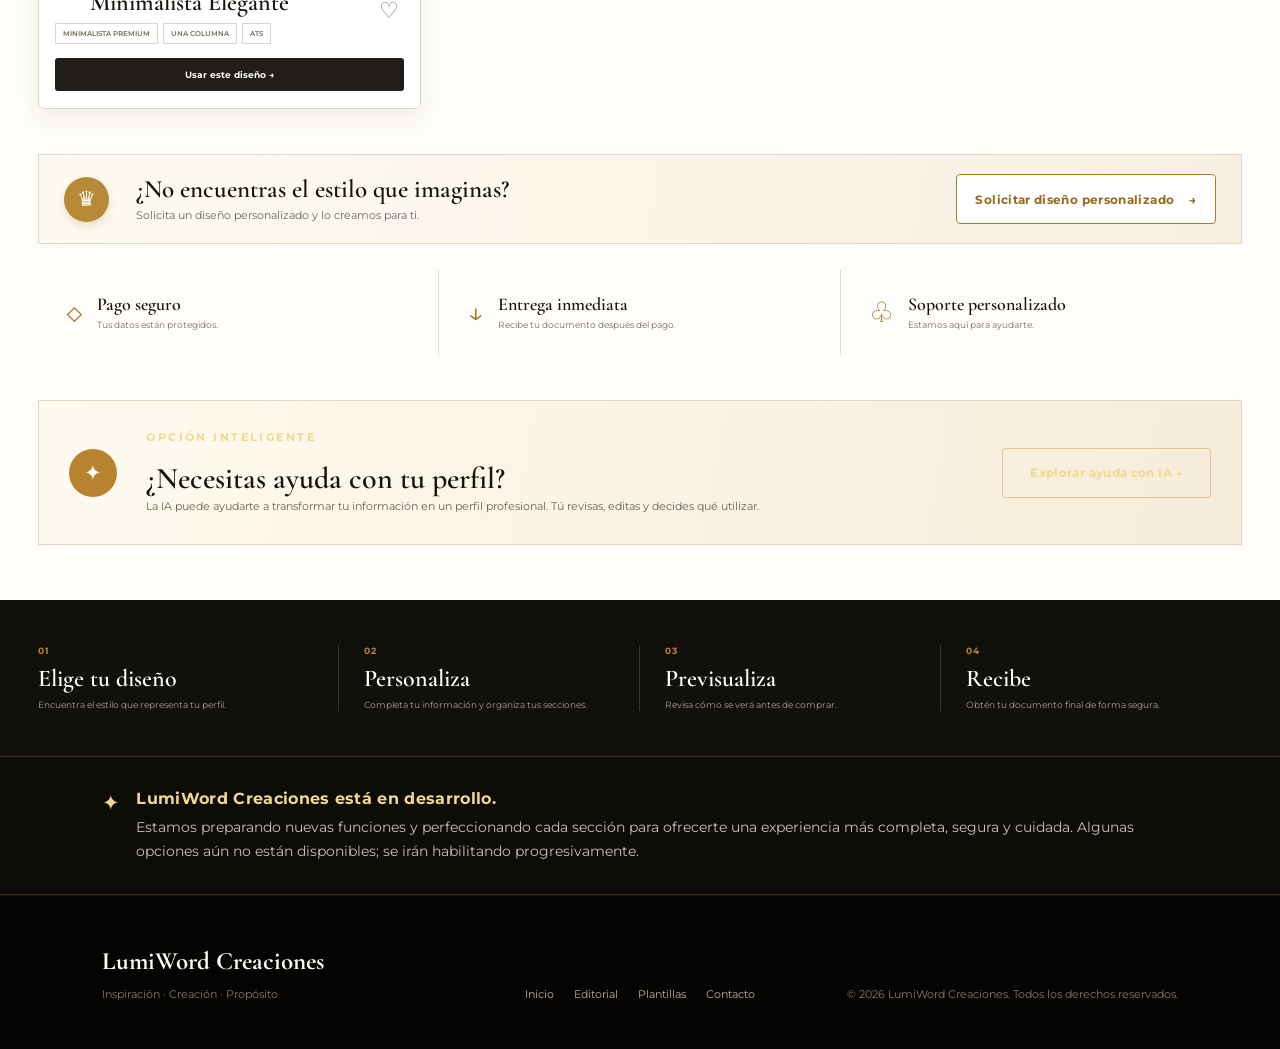
==== commit c321db3b: "Ocultar cantidad de diseños en galería de currículums" ====
--- a/curriculum.html
+++ b/curriculum.html
@@ -2,6 +2,6 @@
 <html lang="es"><head><meta charset="UTF-8"><meta name="viewport" content="width=device-width, initial-scale=1.0"><meta name="description" content="Currículums LumiWord Creaciones: elige tu perfil, formato y diseño visual."><title>Currículums | LumiWord Creaciones</title><link rel="preconnect" href="https://fonts.googleapis.com"><link rel="preconnect" href="https://fonts.gstatic.com" crossorigin><link href="https://fonts.googleapis.com/css2?family=Cormorant+Garamond:wght@500;600;700&family=Montserrat:wght@400;500;600;700&display=swap" rel="stylesheet"><link rel="stylesheet" href="css/style.css"><link rel="stylesheet" href="css/curriculum.css"><link rel="stylesheet" href="css/curriculum-muestras.css?v=3"></head>
 <body><header class="site-header" id="inicio"><a class="brand" href="index.html" aria-label="LumiWord Creaciones, inicio"><span class="brand-mark">L</span><span><strong>LumiWord</strong><small>Creaciones</small></span></a><button class="menu-toggle" type="button" aria-label="Abrir menú" aria-expanded="false"><span></span><span></span><span></span></button><nav class="main-nav" aria-label="Navegación principal"><a href="index.html">Inicio</a><a href="editorial.html">Editorial</a><a class="active" href="plantillas.html">Plantillas</a><a href="index.html#investigacion">Investigación y creación</a><a href="index.html#servicios">Servicios profesionales</a><a href="index.html#faq">Preguntas frecuentes</a><a href="index.html#contacto">Contacto</a></nav></header>
 <main class="cv-builder"><div class="cv-breadcrumb"><a href="index.html">Inicio</a><span>›</span><a href="plantillas.html">Plantillas</a><span>›</span><strong>Currículums</strong></div><section class="cv-market-hero"><div class="cv-market-copy"><p class="eyebrow">CURRÍCULUMS PROFESIONALES</p><h1>Impulsa tu futuro<br><span>con un gran primer paso.</span></h1><p>Diseños profesionales, modernos y personalizables para destacar tu talento. Elige un estilo, completa tu información y crea un currículum listo para usar.</p><div class="cv-benefits"><span><i>◇</i><b>Diseños profesionales</b></span><span><i>✦</i><b>Fácil de personalizar</b></span><span><i>▣</i><b>Listo para PDF</b></span><span><i>⌂</i><b>Preparado para entrevistas</b></span><span><i>☆</i><b>Calidad LumiWord</b></span></div></div><div class="hero-resume-stage"><div class="hero-resume-sheet"><div class="hero-photo-placeholder">FOTO</div><div class="hero-resume-name">NOMBRE<br>APELLIDO</div><div class="hero-resume-role">PROFESIÓN / CARGO</div><div class="hero-resume-side"><b>CONTACTO</b><i></i><i></i><i></i><b>HABILIDADES</b><i></i><i></i><i></i><b>IDIOMAS</b><i></i><i></i></div><div class="hero-resume-main"><b>SOBRE MÍ</b><p></p><p></p><b>EXPERIENCIA</b><p></p><p></p><p></p><b>EDUCACIÓN</b><p></p><p></p></div></div></div></section>
-<section class="cv-catalog" id="catalogo"><div class="catalog-top"><div><p class="eyebrow">ENCUENTRA TU ESTILO</p><h2>Un currículum que se vea como tú.</h2></div><p>Explora nuestras plantillas, compara estilos y elige el diseño que quieres personalizar.</p></div><div class="selection-panel"><div class="selection-group"><strong>Tipo de documento</strong><div class="choice-row" id="typeGrid"><button type="button" class="choice active" data-type="todos">Todos</button><button type="button" class="choice" data-type="minimalista">Minimalista</button><button type="button" class="choice" data-type="corporativo">Corporativo</button><button type="button" class="choice" data-type="ejecutivo">Ejecutivo</button><button type="button" class="choice" data-type="academico">Académico</button><button type="button" class="choice" data-type="creativo">Creativo</button></div></div><div class="selection-divider"></div><div class="selection-group"><strong>Formato</strong><div class="choice-row" id="formatGrid"><button type="button" class="choice active" data-format="todos">Todos</button><button type="button" class="choice" data-format="ats">ATS</button></div></div><div class="selection-sort"><strong>Ordenar por</strong><select id="sortDesign"><option value="recommended">Más destacados</option><option value="name">Nombre</option><option value="category">Estilo</option></select></div></div><div class="gallery-heading"><span id="galleryCount">25 diseños</span><span>Explora · elige · personaliza</span></div><div class="style-grid marketplace-grid" id="styleGrid"></div></section>
+<section class="cv-catalog" id="catalogo"><div class="catalog-top"><div><p class="eyebrow">ENCUENTRA TU ESTILO</p><h2>Un currículum que se vea como tú.</h2></div><p>Explora nuestras plantillas, compara estilos y elige el diseño que quieres personalizar.</p></div><div class="selection-panel"><div class="selection-group"><strong>Tipo de documento</strong><div class="choice-row" id="typeGrid"><button type="button" class="choice active" data-type="todos">Todos</button><button type="button" class="choice" data-type="minimalista">Minimalista</button><button type="button" class="choice" data-type="corporativo">Corporativo</button><button type="button" class="choice" data-type="ejecutivo">Ejecutivo</button><button type="button" class="choice" data-type="academico">Académico</button><button type="button" class="choice" data-type="creativo">Creativo</button></div></div><div class="selection-divider"></div><div class="selection-group"><strong>Formato</strong><div class="choice-row" id="formatGrid"><button type="button" class="choice active" data-format="todos">Todos</button><button type="button" class="choice" data-format="ats">ATS</button></div></div><div class="selection-sort"><strong>Ordenar por</strong><select id="sortDesign"><option value="recommended">Más destacados</option><option value="name">Nombre</option><option value="category">Estilo</option></select></div></div><div class="gallery-heading"><span>Explora · elige · personaliza</span></div><div class="style-grid marketplace-grid" id="styleGrid"></div></section>
 <section class="cv-color-customizer" id="colorCustomizer" hidden><div class="color-customizer-copy"><p class="eyebrow">PERSONALIZACIÓN VISUAL</p><h2>Hazlo tuyo.</h2><p>Elige el color de acento de tu currículum antes de completar tus datos.</p></div><div class="color-swatches"><button type="button" data-color="#B58A3A" aria-label="Dorado"></button><button type="button" data-color="#1F3A5F" aria-label="Azul"></button><button type="button" data-color="#2F6B61" aria-label="Verde"></button><button type="button" data-color="#6B4C7A" aria-label="Ciruela"></button><button type="button" data-color="#9A4D4D" aria-label="Borgoña"></button><button type="button" data-color="#222222" aria-label="Negro"></button></div><div class="color-customizer-preview" id="colorCustomizerPreview"></div><div class="color-customizer-actions"><button class="btn btn-outline" type="button" id="closeColorCustomizer">Volver</button><button class="btn btn-gold" type="button" id="confirmColorCustomizer">Continuar →</button></div></section><section class="cv-custom-cta"><div class="cta-mark">♛</div><div><h2>¿No encuentras el estilo que imaginas?</h2><p>Solicita un diseño personalizado y lo creamos para ti.</p></div><button type="button" class="btn btn-outline">Solicitar diseño personalizado <span>→</span></button></section><section class="cv-trust"><div><span>◇</span><div><strong>Pago seguro</strong><small>Tus datos están protegidos.</small></div></div><div><span>↓</span><div><strong>Entrega inmediata</strong><small>Recibe tu documento después del pago.</small></div></div><div><span>♧</span><div><strong>Soporte personalizado</strong><small>Estamos aquí para ayudarte.</small></div></div></section><section class="ai-option"><div class="ai-icon">✦</div><div><p class="eyebrow">OPCIÓN INTELIGENTE</p><h2>¿Necesitas ayuda con tu perfil?</h2><p>La IA puede ayudarte a transformar tu información en un perfil profesional. Tú revisas, editas y decides qué utilizar.</p></div><button type="button" class="btn btn-outline" id="aiProfileButton">Explorar ayuda con IA →</button></section><section class="cv-flow"><div><span>01</span><strong>Elige tu diseño</strong><small>Encuentra el estilo que representa tu perfil.</small></div><div><span>02</span><strong>Personaliza</strong><small>Completa tu información y organiza tus secciones.</small></div><div><span>03</span><strong>Previsualiza</strong><small>Revisa cómo se verá antes de comprar.</small></div><div><span>04</span><strong>Recibe</strong><small>Obtén tu documento final de forma segura.</small></div></section><section class="cv-form-area" id="preguntas" hidden><div class="builder-heading"><div><p class="eyebrow">PERSONALIZACIÓN</p><h2>Cuéntanos sobre ti.</h2></div><p>El formulario se adapta al diseño seleccionado.</p></div><div class="question-intro" id="questionIntro"><strong>Selecciona un diseño para comenzar.</strong><span>Aquí aparecerá el formulario adaptado.</span></div><form id="cvForm" class="cv-form" novalidate></form><div class="form-actions" id="formActions" hidden><button class="btn btn-outline" type="button" id="backToStyles">Cambiar diseño</button><button class="btn btn-gold" type="button" id="saveDraft">Guardar avance</button><button class="btn btn-gold" type="button" id="continuePreview">Continuar a previsualización</button></div></section></main>
 <footer class="site-footer"><div><strong>LumiWord Creaciones</strong><p>Inspiración · Creación · Propósito</p></div><div class="footer-links"><a href="index.html">Inicio</a><a href="editorial.html">Editorial</a><a href="plantillas.html">Plantillas</a><a href="index.html#contacto">Contacto</a></div><p class="copyright">© <span id="year"></span> LumiWord Creaciones. Todos los derechos reservados.</p></footer><script src="js/app.js"></script><script src="js/curriculum.js"></script><script src="assets/curriculum/catalogo-disenos.js"></script><script src="js/curriculum-catalogo.js"></script></body></html>
--- a/css/curriculum.css
+++ b/css/curriculum.css
@@ -1 +1,77 @@
 :root{--cv-ink:#17130d;--cv-muted:#6d6458;--cv-paper:#fffdf8;--cv-cream:#f5eee2;--cv-gold:#a97822;--cv-line:#ddd2c2}.cv-builder{background:var(--cv-cream);color:var(--cv-ink)}.cv-market-hero{min-height:560px;display:grid;grid-template-columns:1.08fr .92fr;align-items:center;gap:35px;padding:70px 5vw 55px;background:linear-gradient(120deg,#fbf7ef 0%,#f3eadc 60%,#eadbc7 100%);overflow:hidden}.cv-market-copy{max-width:720px}.cv-market-copy h1{margin:8px 0 20px;font:600 clamp(52px,6.2vw,82px)/.88 var(--serif);letter-spacing:-.045em}.cv-market-copy h1 span{color:#252018}.cv-market-copy>p:not(.eyebrow){max-width:690px;color:#5f574c;font-size:15px;line-height:1.65;margin:0}.cv-benefits{display:flex;gap:0;margin-top:42px;flex-wrap:wrap}.cv-benefits span{display:flex;align-items:center;gap:8px;min-height:48px;padding:0 20px;border-right:1px solid #d7cbb9;color:#746858;font-size:10px}.cv-benefits span:first-child{padding-left:0}.cv-benefits b{color:#30291f;font-weight:600}.hero-resume-stage{height:500px;position:relative;display:flex;align-items:center;justify-content:center}.hero-resume-stage:before{content:"";position:absolute;width:410px;height:410px;border-radius:50%;background:#e8d6bd;opacity:.6}.hero-resume-sheet{position:relative;width:325px;height:455px;background:#fffefa;box-shadow:0 25px 45px rgba(52,38,19,.2);transform:rotate(5deg);padding:30px 25px;color:#262018}.hero-resume-sheet:after{content:"";position:absolute;right:-12px;bottom:15px;width:5px;height:115px;background:#b77f28}.hero-photo-placeholder{position:absolute;right:25px;top:28px;width:66px;height:82px;border:1px solid #cfc1ae;background:repeating-linear-gradient(135deg,#eee7dc 0,#eee7dc 8px,#e5dccf 8px,#e5dccf 16px);display:flex;align-items:center;justify-content:center;color:#9b8d7a;font:700 7px var(--sans);letter-spacing:.1em}.hero-resume-name{font:700 25px/.82 var(--serif);letter-spacing:-.03em}.hero-resume-role{margin-top:9px;color:#ae7920;font:700 7px var(--sans);letter-spacing:.13em}.hero-resume-side{position:absolute;left:0;top:135px;width:31%;bottom:0;padding:15px 13px;background:#eee4d5;border-right:1px solid #d9cbb9;display:flex;flex-direction:column;gap:7px}.hero-resume-side b,.hero-resume-main>b{font:700 7px var(--sans);letter-spacing:.1em;margin-top:7px}.hero-resume-side i{height:3px;width:75%;background:#c4b8a7}.hero-resume-main{position:absolute;left:35%;right:22px;top:138px;display:flex;flex-direction:column;gap:7px}.hero-resume-main p{height:4px;background:#d7cec0;margin:0;width:100%}.hero-resume-main p:nth-of-type(2){width:82%}.cv-catalog{padding:70px 5vw 90px;background:#fffdf9}.catalog-top{display:grid;grid-template-columns:1.2fr .8fr;gap:60px;align-items:end;margin-bottom:38px}.catalog-top h2{margin:0;font:600 clamp(40px,4.5vw,62px)/.95 var(--serif);letter-spacing:-.03em}.catalog-top>p{margin:0;color:var(--cv-muted);font-size:12px;line-height:1.7}.selection-panel{display:grid;grid-template-columns:1fr auto 1fr auto;gap:22px;align-items:end;padding:22px 20px;margin-bottom:28px;border:1px solid #ded4c5;background:#fbf8f1}.selection-group strong,.selection-sort strong{display:block;margin-bottom:10px;font:700 9px var(--sans);letter-spacing:.03em}.choice-row{display:flex;gap:8px;flex-wrap:wrap}.choice{padding:9px 14px;border:1px solid #d8cdbd;border-radius:6px;background:#fff;color:#5e5549;font:600 9px var(--sans);cursor:pointer;transition:.2s}.choice:hover,.choice.active{background:#b17b20;border-color:#b17b20;color:#fff}.selection-divider{width:1px;height:48px;background:#d8cdbd}.selection-sort select{min-width:155px;padding:9px 12px;border:1px solid #d8cdbd;background:#fff;color:#4d463d;border-radius:6px;font:600 9px var(--sans)}.gallery-heading{display:flex;justify-content:space-between;gap:15px;margin:0 0 15px;color:#74695b;font:600 10px var(--sans);text-transform:uppercase;letter-spacing:.08em}.marketplace-grid{display:grid;grid-template-columns:repeat(5,minmax(0,1fr));gap:14px}.style-card{position:relative;padding:0 0 13px;text-align:left;border:1px solid #ddd4c8;background:#fff;color:var(--cv-ink);cursor:pointer;transition:.25s;border-radius:3px;overflow:hidden}.style-card:hover,.style-card.selected{transform:translateY(-5px);border-color:#b17b20;box-shadow:0 18px 35px rgba(54,39,18,.12)}.style-card.selected{outline:2px solid rgba(177,123,32,.2)}.style-preview{position:relative;height:330px;overflow:hidden;background:#f5efe5;color:#201a12}.real-preview{padding:0;background:#fffdf9;box-shadow:inset 0 0 0 1px rgba(40,30,15,.04)}.preview-photo{position:absolute;right:14px;top:18px;width:48px;height:58px;border:1px solid #c7b9a6;background:repeating-linear-gradient(135deg,#eee7dc 0,#eee7dc 7px,#e3d9ca 7px,#e3d9ca 14px);display:flex}.preview-photo:after{content:"FOTO";margin:auto;color:#a0917e;font:700 5px var(--sans);letter-spacing:.08em}.preview-name{position:absolute;left:16px;top:20px;right:78px;font:700 17px/.88 var(--serif);letter-spacing:-.025em}.preview-role{position:absolute;left:16px;top:55px;color:#a77727;font:700 5px var(--sans);letter-spacing:.12em}.preview-content{position:absolute;left:16px;right:16px;top:88px;display:flex;flex-direction:column;gap:6px}.preview-content b{font:700 6px var(--sans);letter-spacing:.08em;margin-top:7px}.preview-content em{display:block;width:100%;height:3px;background:#d5ccbf;font-style:normal}.preview-content em:nth-of-type(2n){width:78%}.preview-side{position:absolute;left:0;top:0;width:30%;height:100%;padding:93px 10px 10px;background:#eee5d8;border-right:1px solid #d4c8b6}.preview-side em{display:block;width:75%;height:3px;margin:8px 0;background:#c6baaa}.design-tpl-01-02 .real-preview{border-top:8px solid #b77e28}.design-tpl-01-03 .real-preview{background:#fbf9f4}.design-tpl-01-04 .real-preview{box-shadow:inset 6px 0 #b77e28}.design-tpl-01-05 .real-preview{padding-top:5px}.design-tpl-01-05 .preview-photo{display:none}.design-tpl-02-01 .real-preview{border-top:10px solid #26384d}.design-tpl-02-02 .preview-side{background:#e8d6c8}.design-tpl-02-03 .real-preview{border-left:7px solid #273c57}.design-tpl-02-04 .real-preview{background:#f9f6f0}.design-tpl-02-05 .real-preview{border-bottom:7px solid #2e5366}.design-tpl-03-01 .preview-photo,.design-tpl-03-02 .preview-photo,.design-tpl-03-03 .preview-photo,.design-tpl-03-04 .preview-photo,.design-tpl-03-05 .preview-photo{display:none}.design-tpl-03-01 .preview-name,.design-tpl-03-02 .preview-name,.design-tpl-03-03 .preview-name,.design-tpl-03-04 .preview-name,.design-tpl-03-05 .preview-name{right:16px;font-size:16px}.design-tpl-03-02 .real-preview{border-top:8px double #536b7d}.design-tpl-03-03 .real-preview{background:#f2f5f7}.design-tpl-03-04 .real-preview{border-left:5px solid #3d5265}.design-tpl-03-05 .real-preview{background:#fafafa}.design-tpl-04-01 .real-preview{background:#fbefe2}.design-tpl-04-02 .real-preview{background:#f1edf7}.design-tpl-04-03 .real-preview{background:linear-gradient(145deg,#fff8ec,#e8ddf1)}.design-tpl-04-04 .real-preview{border-top:12px solid #222}.design-tpl-04-05 .real-preview{background:#f5f2ea;border-right:7px solid #b58a43}.design-tpl-05-01 .real-preview,.design-tpl-05-02 .real-preview,.design-tpl-05-03 .real-preview,.design-tpl-05-04 .real-preview,.design-tpl-05-05 .real-preview{background:#fff}.design-tpl-05-01 .preview-photo,.design-tpl-05-02 .preview-photo,.design-tpl-05-03 .preview-photo,.design-tpl-05-04 .preview-photo,.design-tpl-05-05 .preview-photo{display:none}.preview-badge{position:absolute;right:9px;bottom:8px;padding:4px 6px;background:#f0eadf;color:#8c6829;font:700 5px var(--sans);letter-spacing:.06em;z-index:2}.style-card>strong{display:block;padding:13px 12px 3px;font:600 19px/.95 var(--serif)}.style-card>small{display:block;padding:4px 12px;color:#70675b;font-size:8px;line-height:1.5;min-height:24px}.style-card>small b{font-weight:700}.select-design{display:block;margin:7px 12px 0;padding:9px 10px;text-align:center;background:#211e1a;color:#fff;font:700 8px var(--sans);letter-spacing:.03em;border-radius:3px}.style-card:hover .select-design{background:#b17b20}.ai-option{display:grid;grid-template-columns:55px 1fr auto;align-items:center;gap:22px;margin:0 5vw 70px;padding:28px 30px;border:1px solid #e3d5c0;background:linear-gradient(100deg,#fffaf0,#f6ecdb)}.ai-icon{width:48px;height:48px;border-radius:50%;display:grid;place-items:center;background:#b7832e;color:#fff;font-size:21px}.ai-option h2{margin:0 0 5px;font:600 30px/.95 var(--serif)}.ai-option p:not(.eyebrow){margin:0;color:#6c6255;font-size:11px;line-height:1.6;max-width:760px}.cv-flow{display:grid;grid-template-columns:repeat(4,1fr);gap:0;padding:45px 5vw;background:#11100d;color:#fff}.cv-flow>div{padding:0 25px;border-right:1px solid #39342d}.cv-flow>div:first-child{padding-left:0}.cv-flow>div:last-child{border-right:0}.cv-flow span{display:block;color:#b7842d;font:700 9px var(--sans);letter-spacing:.1em;margin-bottom:12px}.cv-flow strong{display:block;font:600 24px/.95 var(--serif)}.cv-flow small{display:block;margin-top:7px;color:#a9a194;font-size:9px;line-height:1.5}.cv-form-area{padding:80px 5vw;background:#f8f3e9}.cv-form-area[hidden]{display:none}.builder-heading{display:grid;grid-template-columns:1.15fr .85fr;gap:55px;align-items:end;margin-bottom:45px}.builder-heading h2{margin:0;font:600 clamp(42px,5vw,66px)/.95 var(--serif)}.builder-heading>p{margin:0;color:#685f52;font-size:12px;line-height:1.7}.question-intro{padding:20px 22px;margin-bottom:24px;border-left:2px solid #b58a3d;background:#fffdf8}.question-intro strong{font:600 25px var(--serif)}.question-intro span{display:block;margin-top:5px;color:#6d6458;font-size:11px}.cv-form{display:grid;gap:18px;max-width:1000px}.form-block{padding:28px;background:#fffdf8;border:1px solid rgba(40,30,15,.12)}.form-block h3{margin:0 0 6px;font:600 30px/.95 var(--serif)}.form-block>p{margin:0 0 22px;color:#6d6458;font-size:10px}.form-grid{display:grid;grid-template-columns:repeat(2,1fr);gap:14px}.field{display:flex;flex-direction:column;gap:6px}.field.full{grid-column:1/-1}.field label{font-size:10px;font-weight:700}.field input,.field textarea,.field select{width:100%;padding:12px;border:1px solid #d5c9b5;background:#faf6ed;color:#17130d;font:12px var(--sans)}.field textarea{min-height:105px}.form-actions{display:flex;justify-content:flex-end;gap:10px;flex-wrap:wrap;margin-top:28px}.form-actions[hidden]{display:none}@media(max-width:1150px){.marketplace-grid{grid-template-columns:repeat(3,1fr)}.selection-panel{grid-template-columns:1fr auto 1fr}.selection-sort{grid-column:1/-1}.selection-divider{display:none}}@media(max-width:850px){.cv-market-hero{grid-template-columns:1fr;padding:60px 6vw}.hero-resume-stage{height:430px}.catalog-top{grid-template-columns:1fr;gap:18px}.marketplace-grid{grid-template-columns:repeat(2,1fr)}.selection-panel{grid-template-columns:1fr}.selection-divider{display:none}.ai-option{grid-template-columns:45px 1fr}.ai-option .btn{grid-column:1/-1}.cv-flow{grid-template-columns:1fr 1fr;gap:30px}.cv-flow>div{border-right:0}.builder-heading{grid-template-columns:1fr}.form-grid{grid-template-columns:1fr}.field.full{grid-column:auto}}@media(max-width:540px){.cv-market-copy h1{font-size:48px}.cv-benefits{display:grid;grid-template-columns:1fr}.cv-benefits span{border-right:0;border-bottom:1px solid #d7cbb9;padding:10px 0}.hero-resume-sheet{transform:rotate(3deg) scale(.82)}.hero-resume-stage{height:380px}.marketplace-grid{grid-template-columns:1fr}.cv-flow{grid-template-columns:1fr}.ai-option{margin-left:6vw;margin-right:6vw}.gallery-heading{flex-direction:column}}
+
+
+/* =========================================================
+   CURRÍCULUMS · EXPERIENCIA VISUAL LUMIWORD
+   Inspiración: marketplace editorial premium
+   ========================================================= */
+.cv-builder{background:#fffdf9}
+.cv-breadcrumb{height:42px;display:flex;align-items:center;gap:12px;padding:0 3vw;background:#fffdf9;color:#8a8176;font:500 10px var(--sans);border-bottom:1px solid #eee7dc}
+.cv-breadcrumb a{text-decoration:none;color:#8a8176}.cv-breadcrumb strong{color:#27221b}
+
+/* HERO */
+.cv-market-hero{min-height:505px;padding:38px 3vw 34px;grid-template-columns:1.08fr .92fr;background:linear-gradient(105deg,#fbf8f1 0%,#f6eee1 62%,#eadbc7 100%);position:relative}
+.cv-market-hero:after{content:"";position:absolute;right:-70px;top:-80px;width:230px;height:230px;border-radius:50%;background:#d8c5a9;opacity:.16}
+.cv-market-copy{padding-left:1.2vw;position:relative;z-index:1}
+.cv-market-copy .eyebrow{color:#ad7922;letter-spacing:.22em}
+.cv-market-copy h1{font-size:clamp(48px,5.3vw,76px);max-width:760px}
+.cv-market-copy>p:not(.eyebrow){font-size:15px;max-width:690px}
+.cv-benefits{margin-top:30px;flex-wrap:nowrap}
+.cv-benefits span{flex:1;padding:0 14px;justify-content:center;text-align:center;flex-direction:column;gap:4px;min-height:66px}
+.cv-benefits span i{font-style:normal;color:#ae7820;font-size:22px;line-height:1}
+.cv-benefits b{font-size:9px;line-height:1.25}
+.hero-resume-stage{height:430px}
+.hero-resume-stage:before{width:360px;height:360px;background:#dfc7a7}
+.hero-resume-sheet{width:300px;height:420px;transform:rotate(5deg);padding:27px 23px}
+.hero-resume-name{font-size:23px}
+
+/* CATALOG */
+.cv-catalog{padding:34px 3vw 45px}
+.catalog-top{margin-bottom:24px;grid-template-columns:1fr .7fr}
+.catalog-top h2{font-size:clamp(38px,4vw,56px)}
+.selection-panel{grid-template-columns:1fr auto auto;gap:20px;padding:17px 16px;margin-bottom:20px;border-color:#e5ddd1;background:#fff}
+.selection-group strong,.selection-sort strong{font-size:8px}
+.choice{border-radius:5px;padding:9px 14px}
+.selection-divider{height:43px}
+.gallery-heading{margin-bottom:12px;font-size:9px}
+.marketplace-grid{grid-template-columns:repeat(5,minmax(0,1fr));gap:12px}
+
+/* Cards closer to polished marketplace cards */
+.market-card{border-radius:8px;box-shadow:0 6px 18px rgba(48,38,25,.08)}
+.cv-sample-window{height:365px!important;padding:14px!important;background:#eee8df!important;align-items:center!important}
+.cv-sheet,.cv-real{transform:none}
+.market-card>div:last-child{background:#fff}
+.market-card .design-title,.market-card strong{font-size:17px}
+.market-card .select-design{border-radius:4px;padding:10px;margin-top:8px}
+.market-card:hover{transform:translateY(-5px);box-shadow:0 18px 34px rgba(48,38,25,.13)}
+
+/* CTA + TRUST */
+.cv-custom-cta{margin:0 3vw 26px;padding:19px 25px;border:1px solid #e5d7c2;background:linear-gradient(100deg,#fffaf1,#f7efe2);display:grid;grid-template-columns:54px 1fr auto;gap:18px;align-items:center}
+.cta-mark{width:45px;height:45px;border-radius:50%;display:grid;place-items:center;background:#b88937;color:#fff;font-size:21px;box-shadow:0 4px 10px #8c672733}
+.cv-custom-cta h2{font:600 25px var(--serif);margin:0 0 3px}.cv-custom-cta p{margin:0;color:#6f665b;font-size:11px}.cv-custom-cta .btn{border-color:#b27c24;color:#986918;background:#fff;padding:12px 18px}.cv-custom-cta .btn span{margin-left:15px}
+.cv-trust{display:grid;grid-template-columns:repeat(3,1fr);padding:0 3vw 45px;background:#fffdf9}
+.cv-trust>div{display:flex;align-items:center;gap:14px;padding:20px 28px;border-right:1px solid #e3dbcf}.cv-trust>div:last-child{border-right:0}.cv-trust>div>span{font-size:28px;color:#aa7624}.cv-trust strong{display:block;font:600 18px var(--serif)}.cv-trust small{display:block;margin-top:3px;color:#786f63;font-size:9px}
+
+/* AI and flow remain secondary */
+.ai-option{margin:0 3vw 55px}
+.cv-flow{padding-left:3vw;padding-right:3vw}
+
+@media(max-width:1150px){
+ .marketplace-grid{grid-template-columns:repeat(4,minmax(0,1fr))}
+}
+@media(max-width:900px){
+ .marketplace-grid{grid-template-columns:repeat(3,minmax(0,1fr))}
+ .cv-market-hero{grid-template-columns:1fr}.hero-resume-stage{display:none}
+ .cv-benefits{flex-wrap:wrap}.cv-benefits span{min-width:30%}
+ .cv-trust{grid-template-columns:1fr}
+ .cv-trust>div{border-right:0;border-bottom:1px solid #e3dbcf}
+}
+@media(max-width:650px){
+ .cv-breadcrumb{padding:0 5vw}
+ .cv-market-hero,.cv-catalog{padding-left:5vw;padding-right:5vw}
+ .marketplace-grid{grid-template-columns:repeat(2,minmax(0,1fr))}
+ .cv-custom-cta{margin-left:5vw;margin-right:5vw;grid-template-columns:45px 1fr}
+ .cv-custom-cta .btn{grid-column:1/-1}
+ .cv-trust{padding-left:5vw;padding-right:5vw}
+}
+@media(max-width:450px){.marketplace-grid{grid-template-columns:1fr}.cv-market-copy h1{font-size:46px}}
